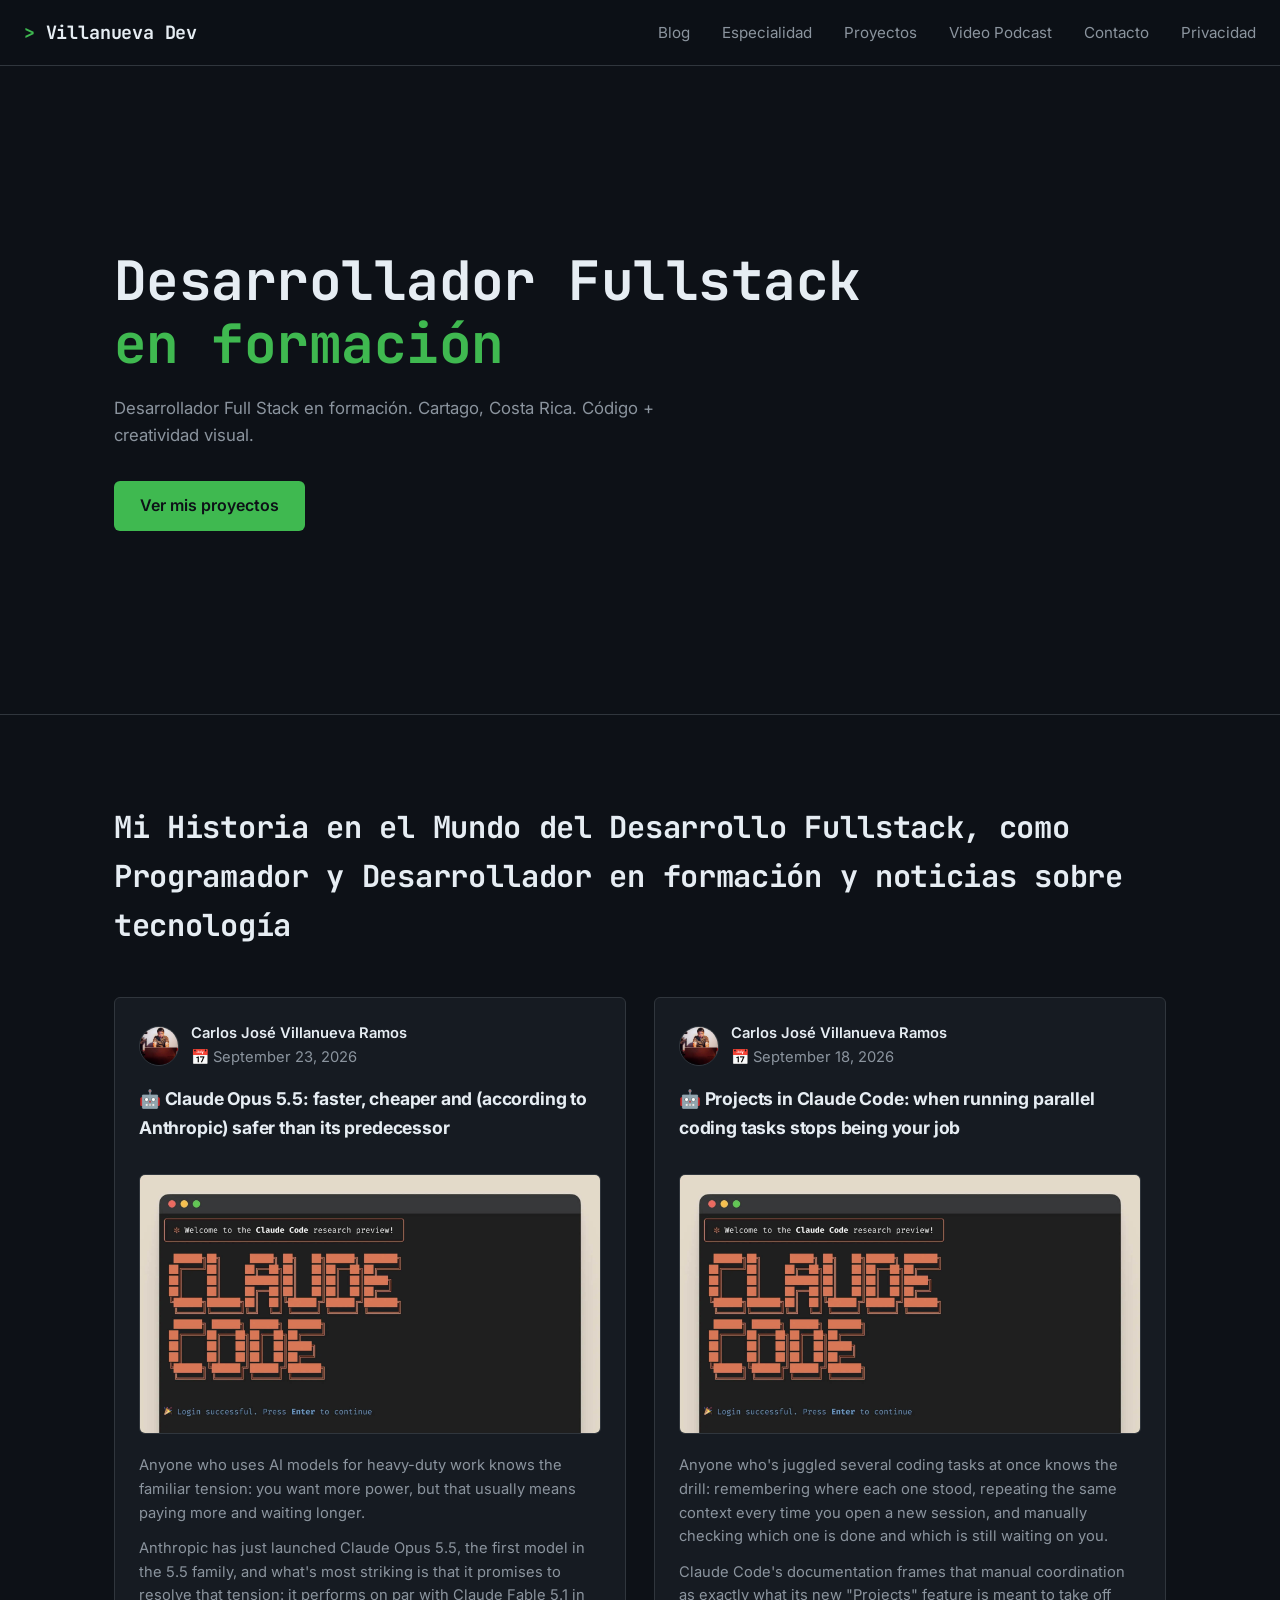
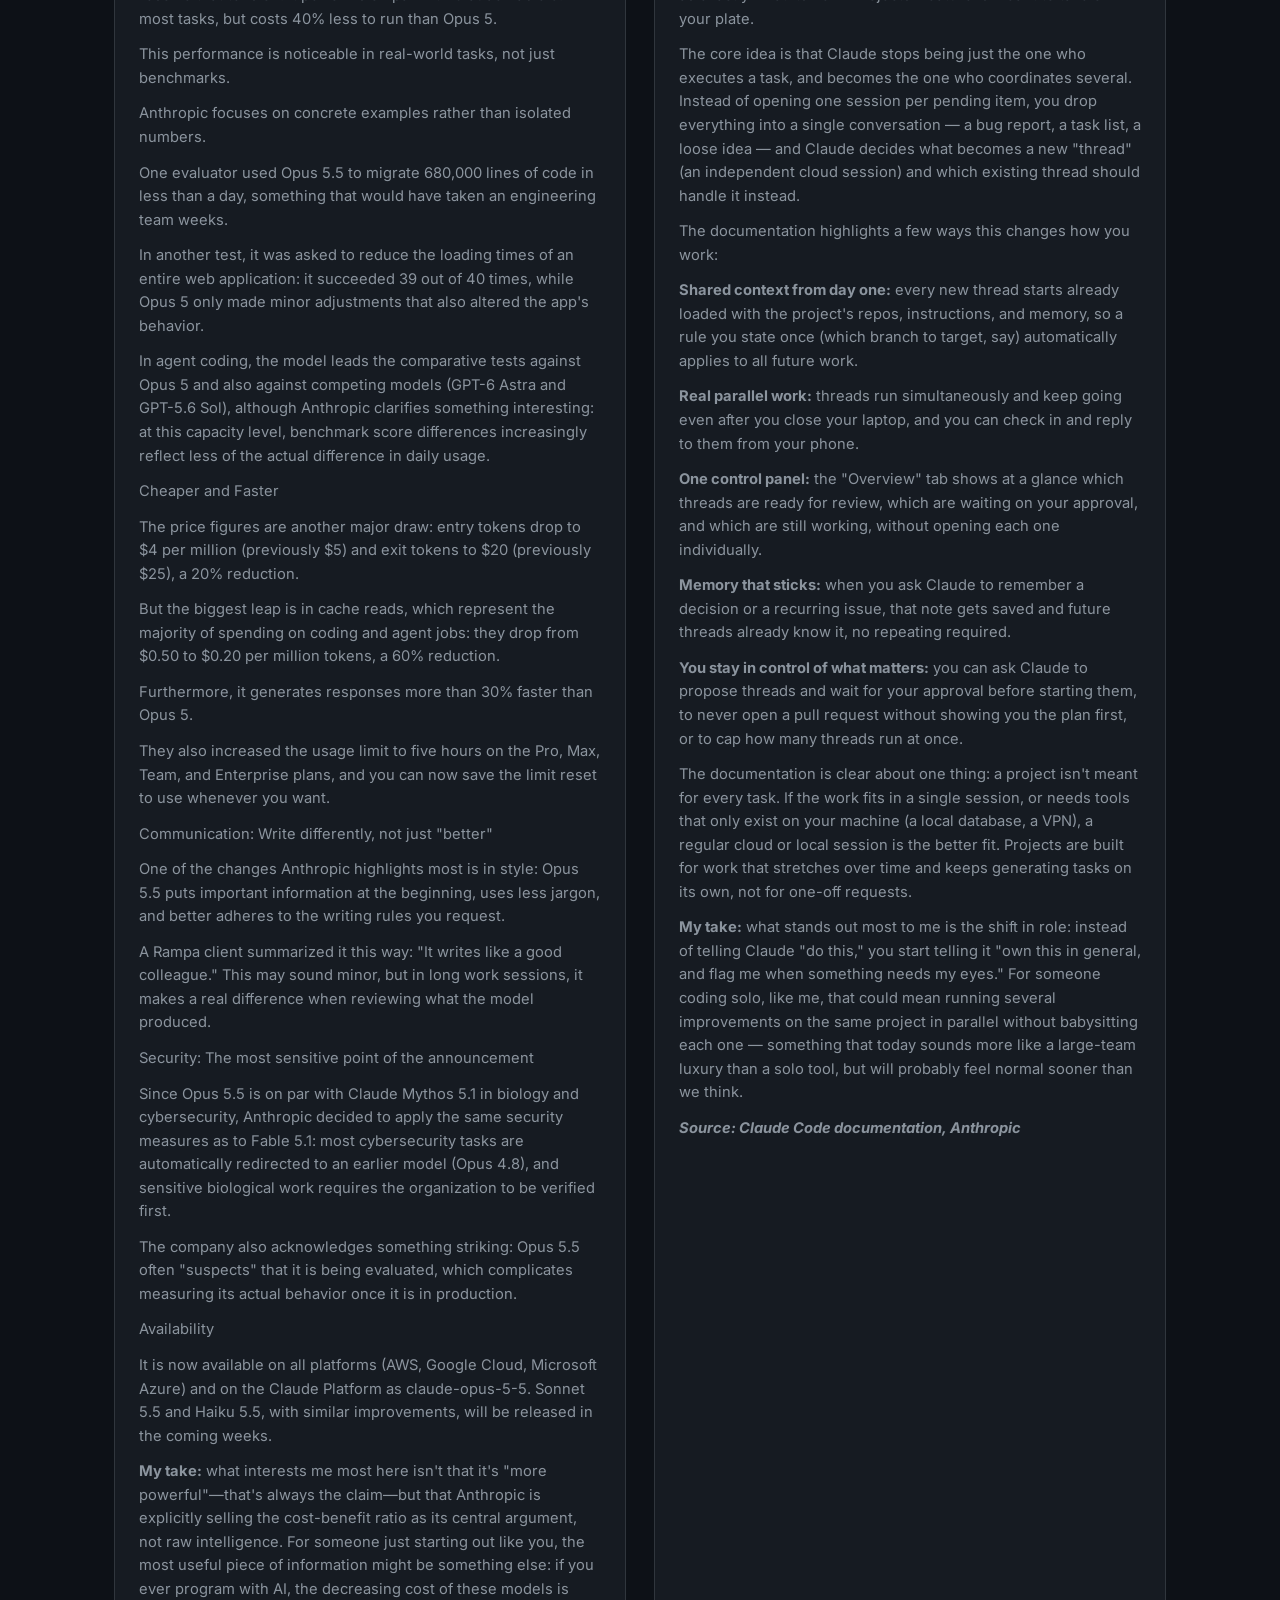
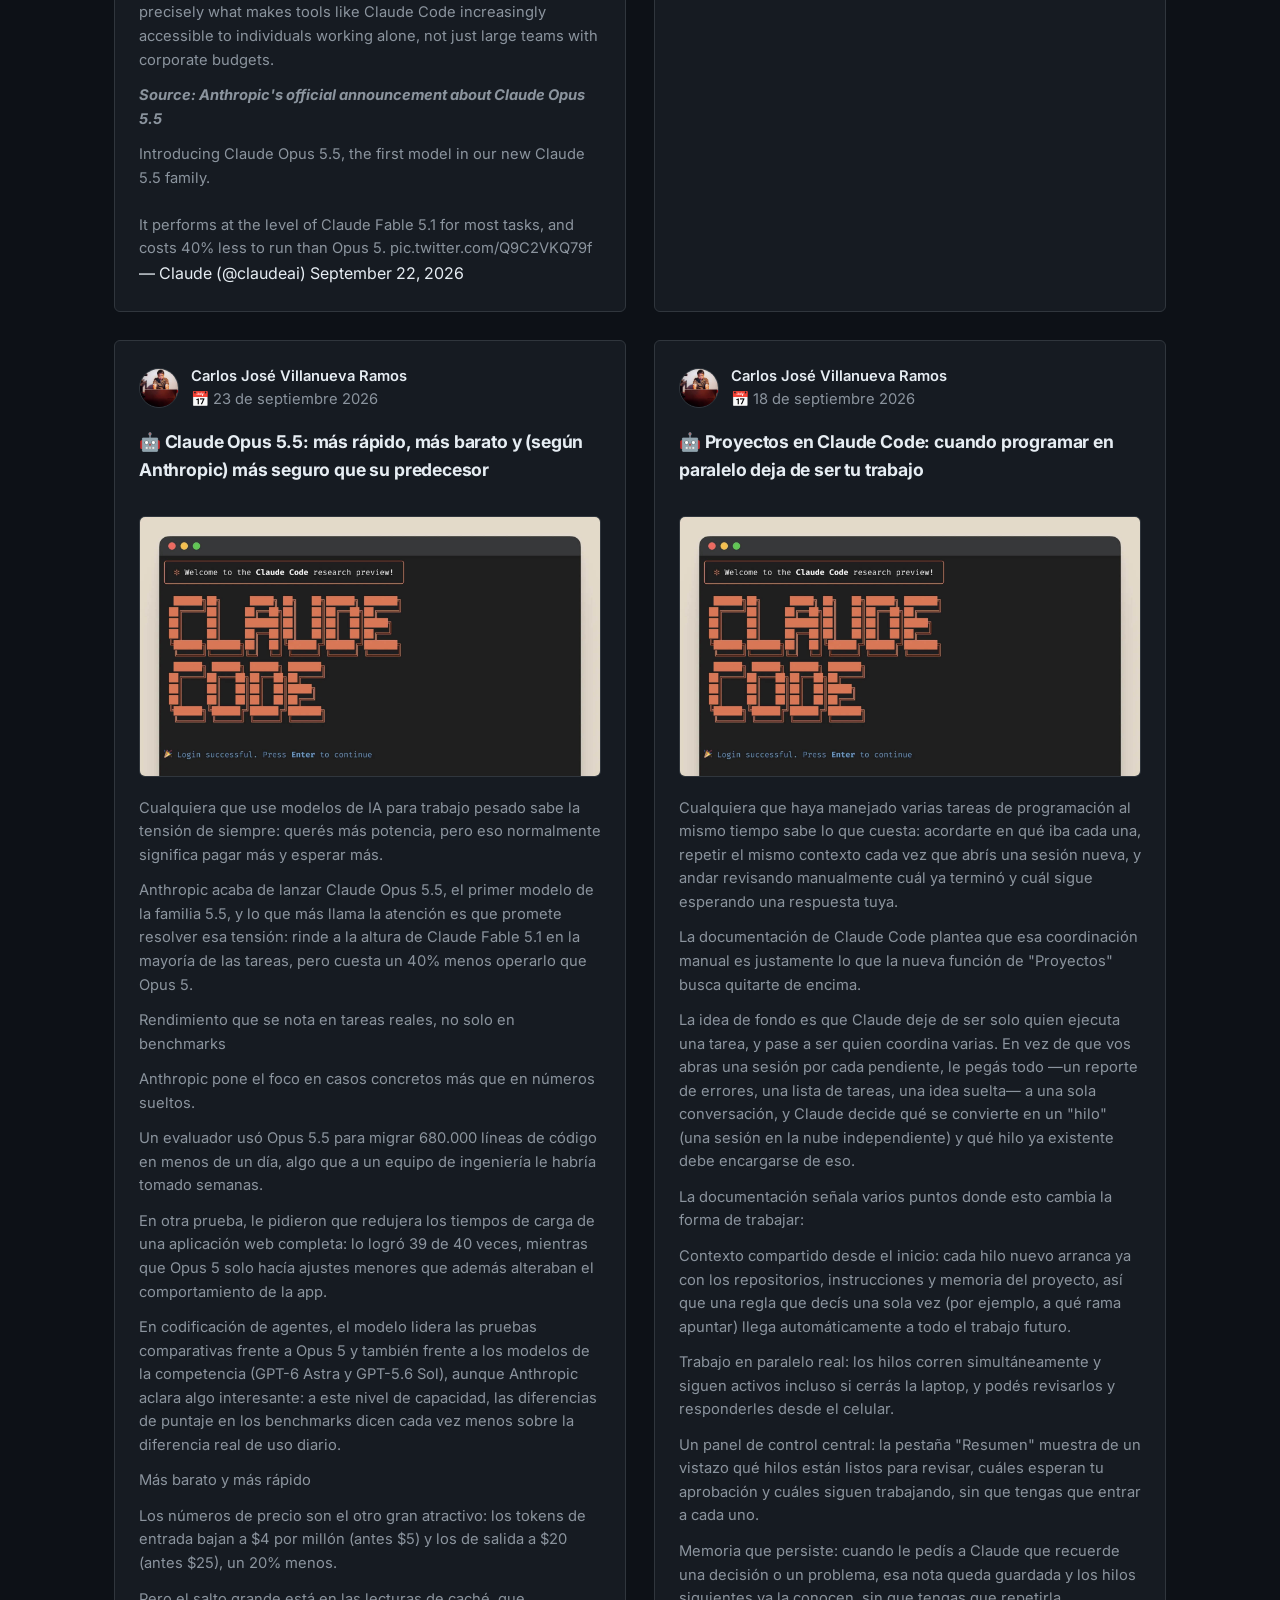
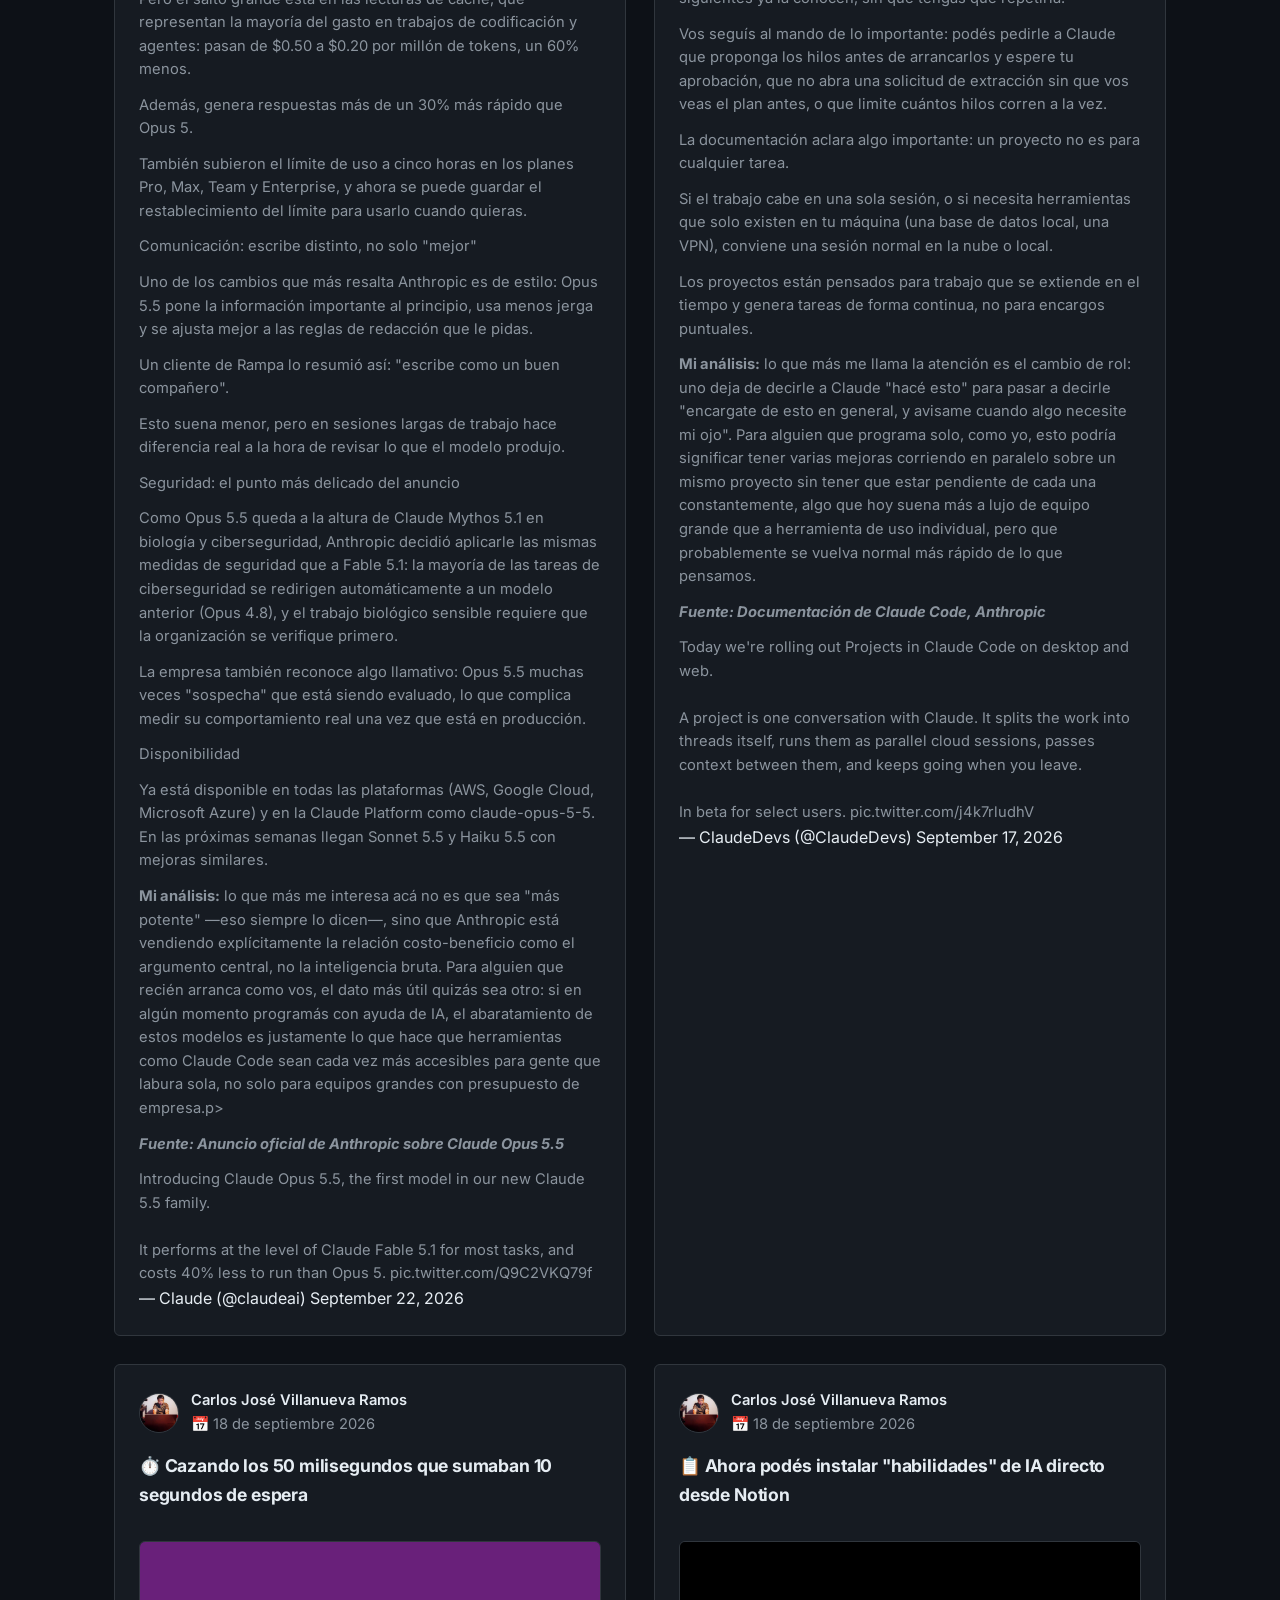
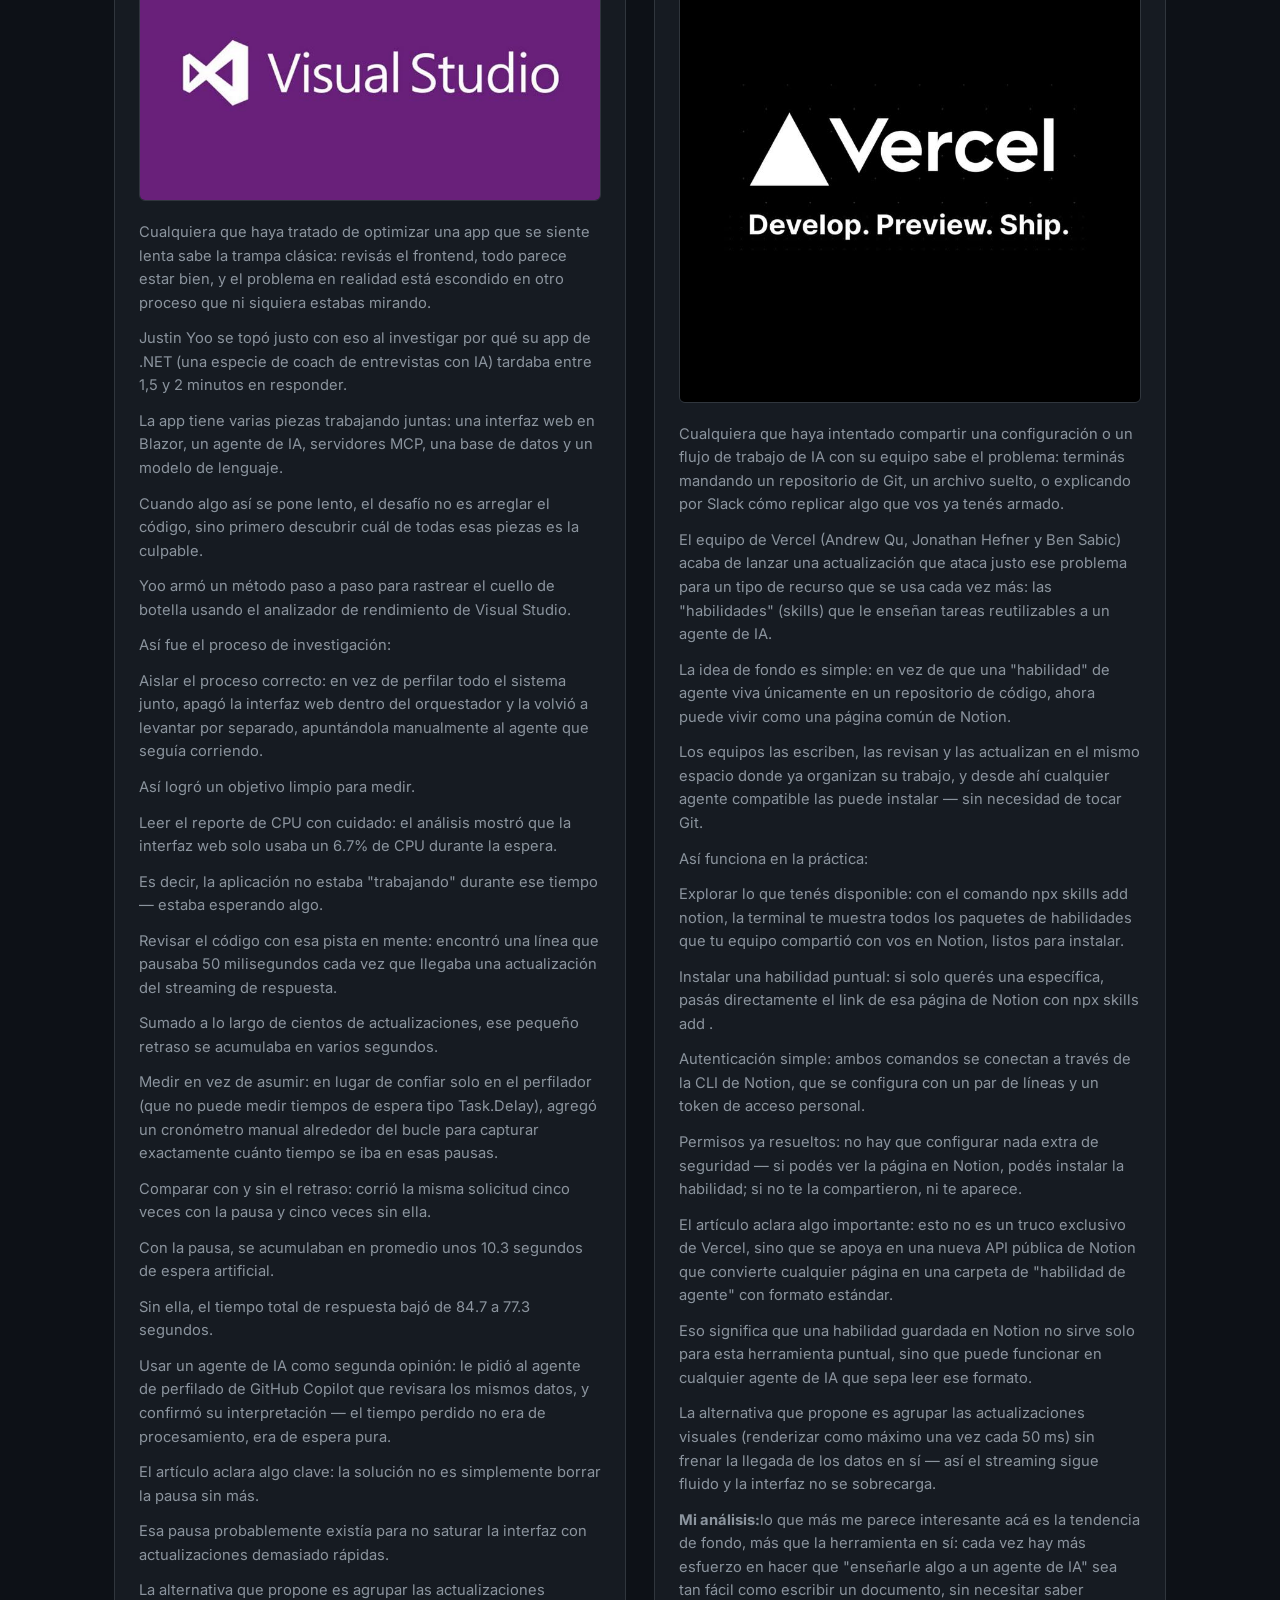
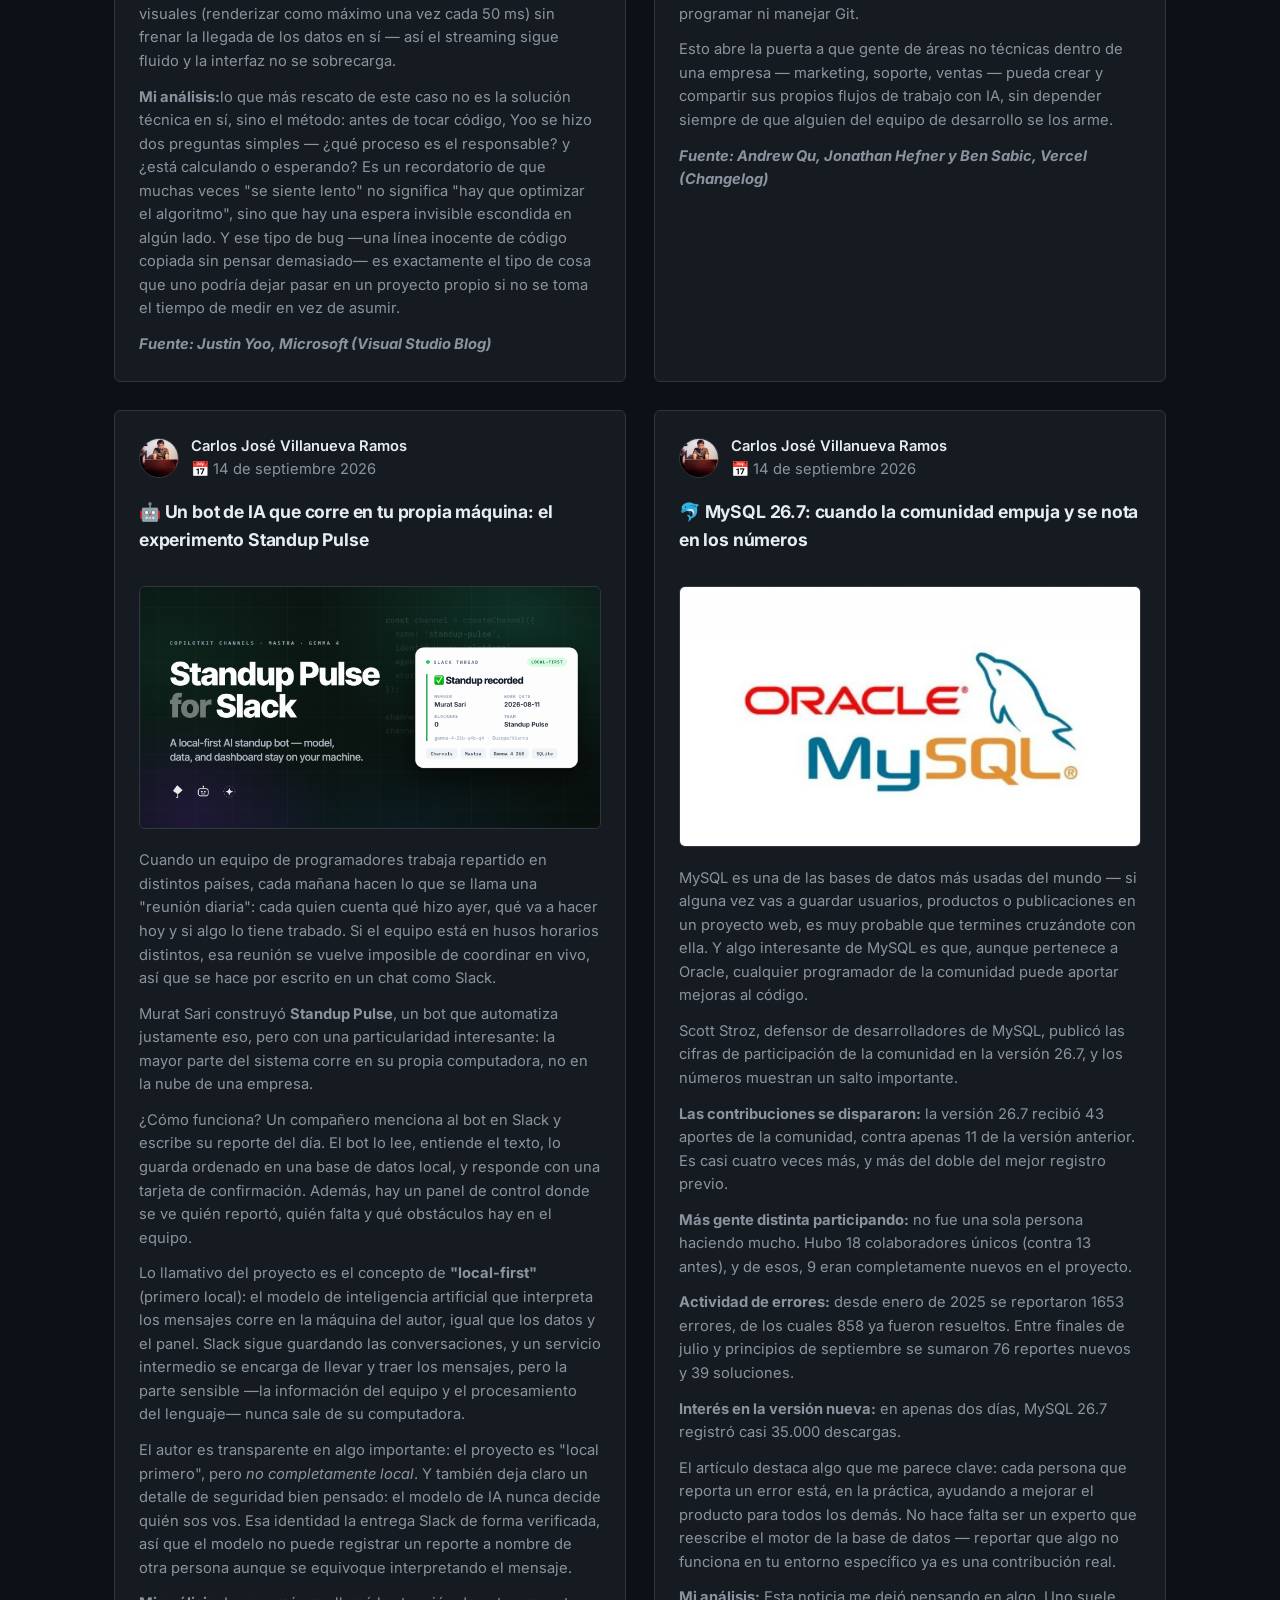
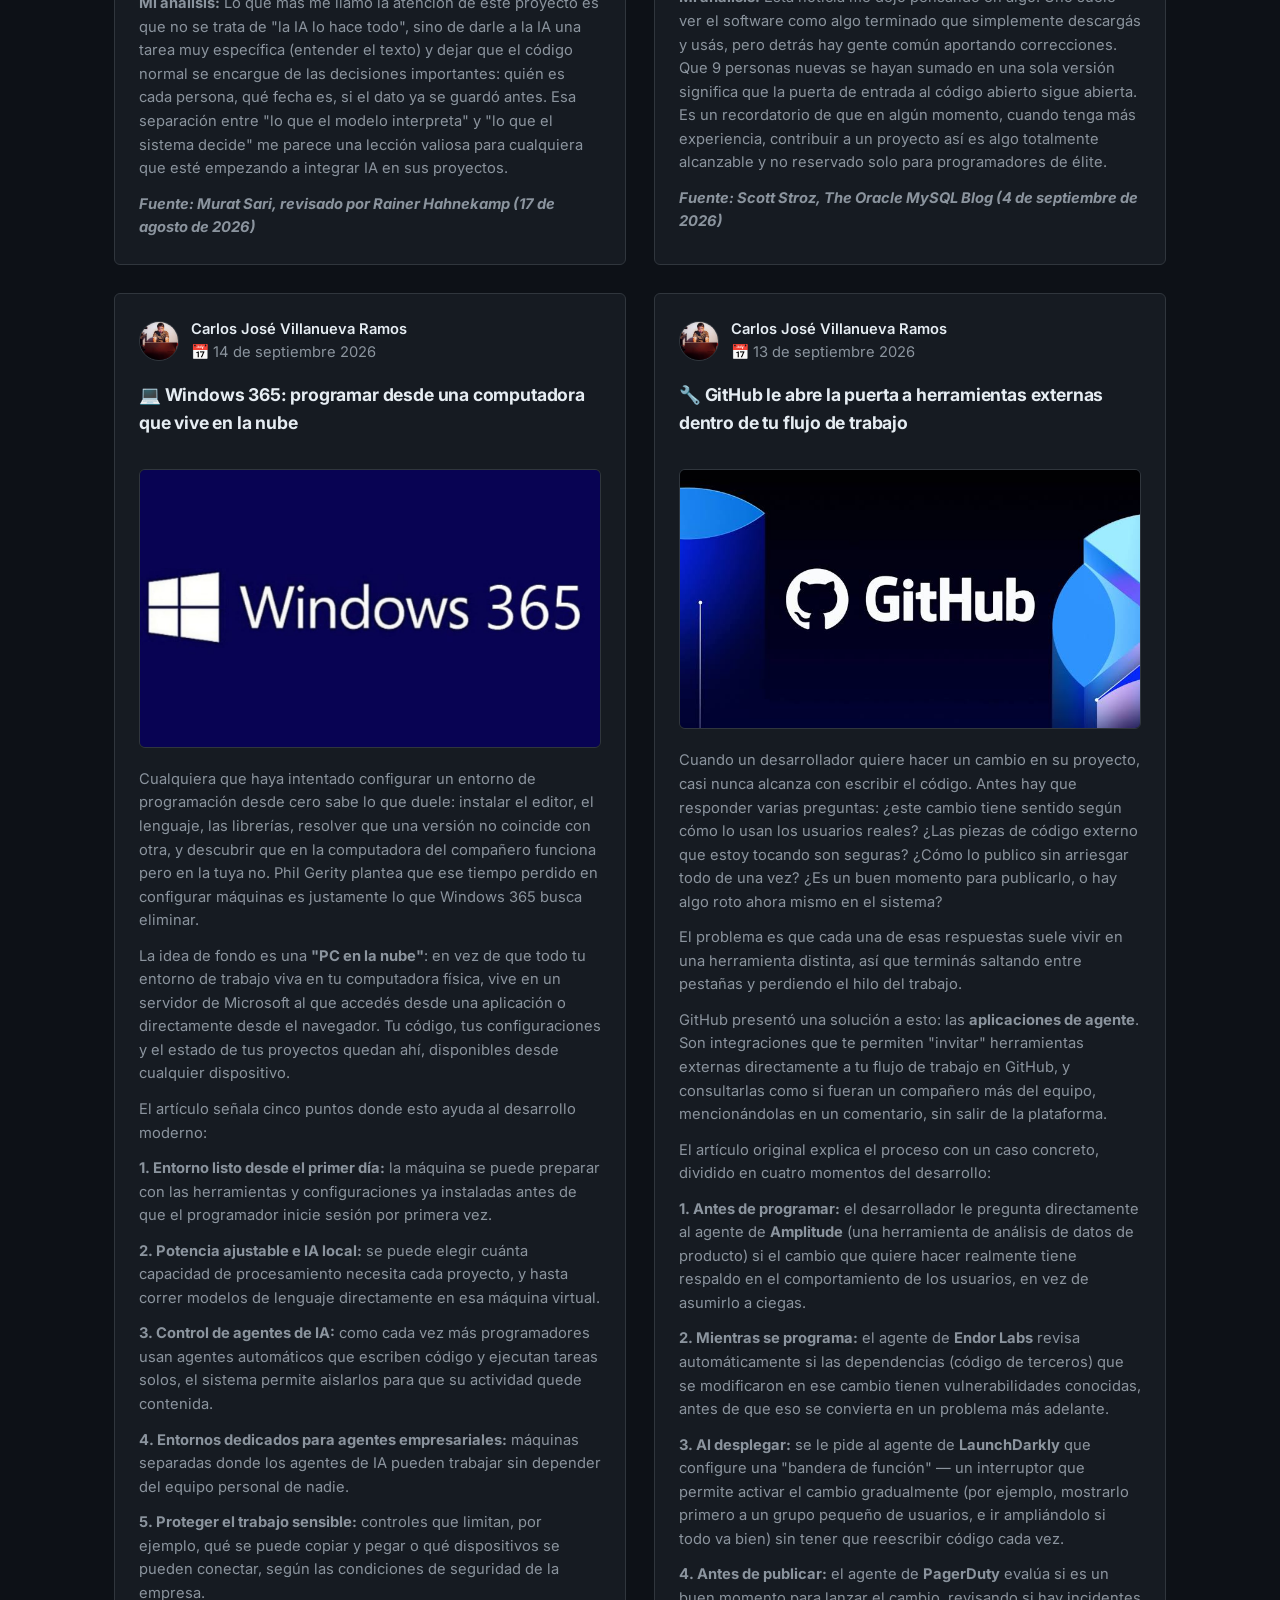
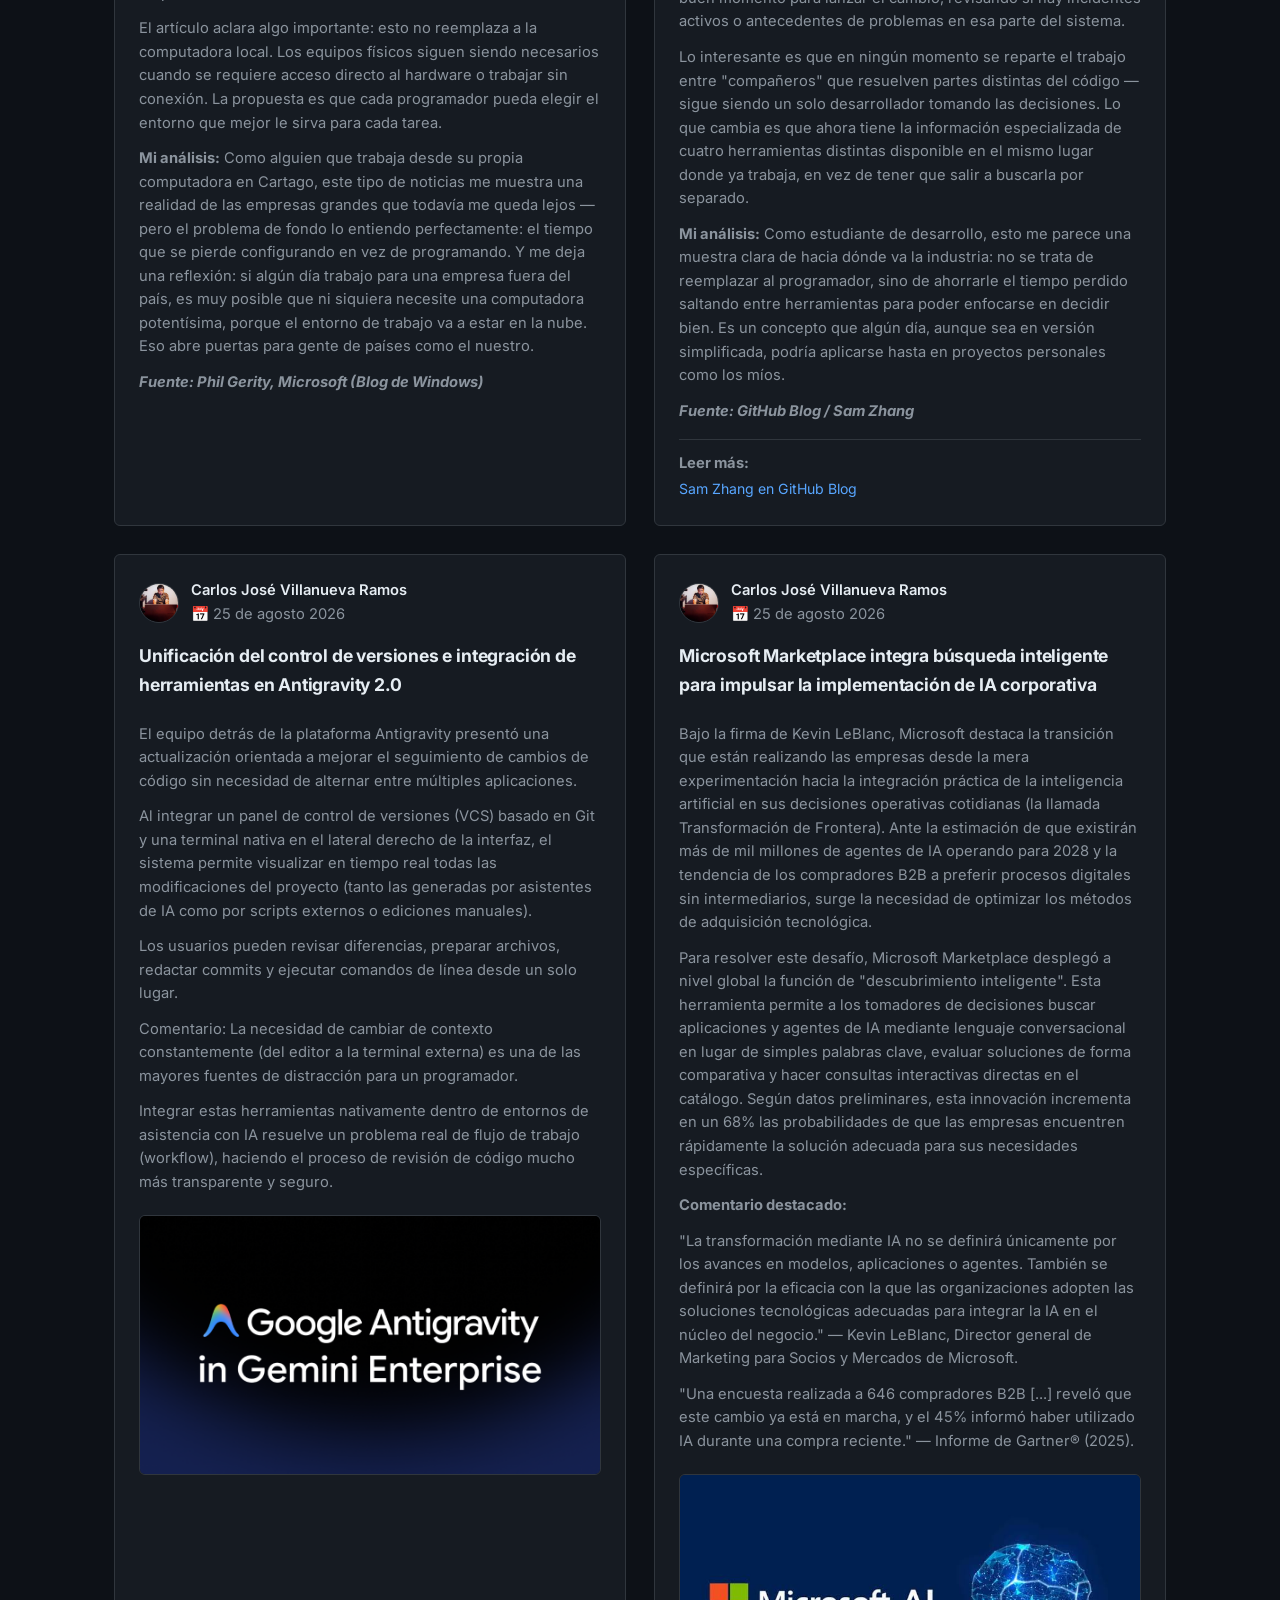
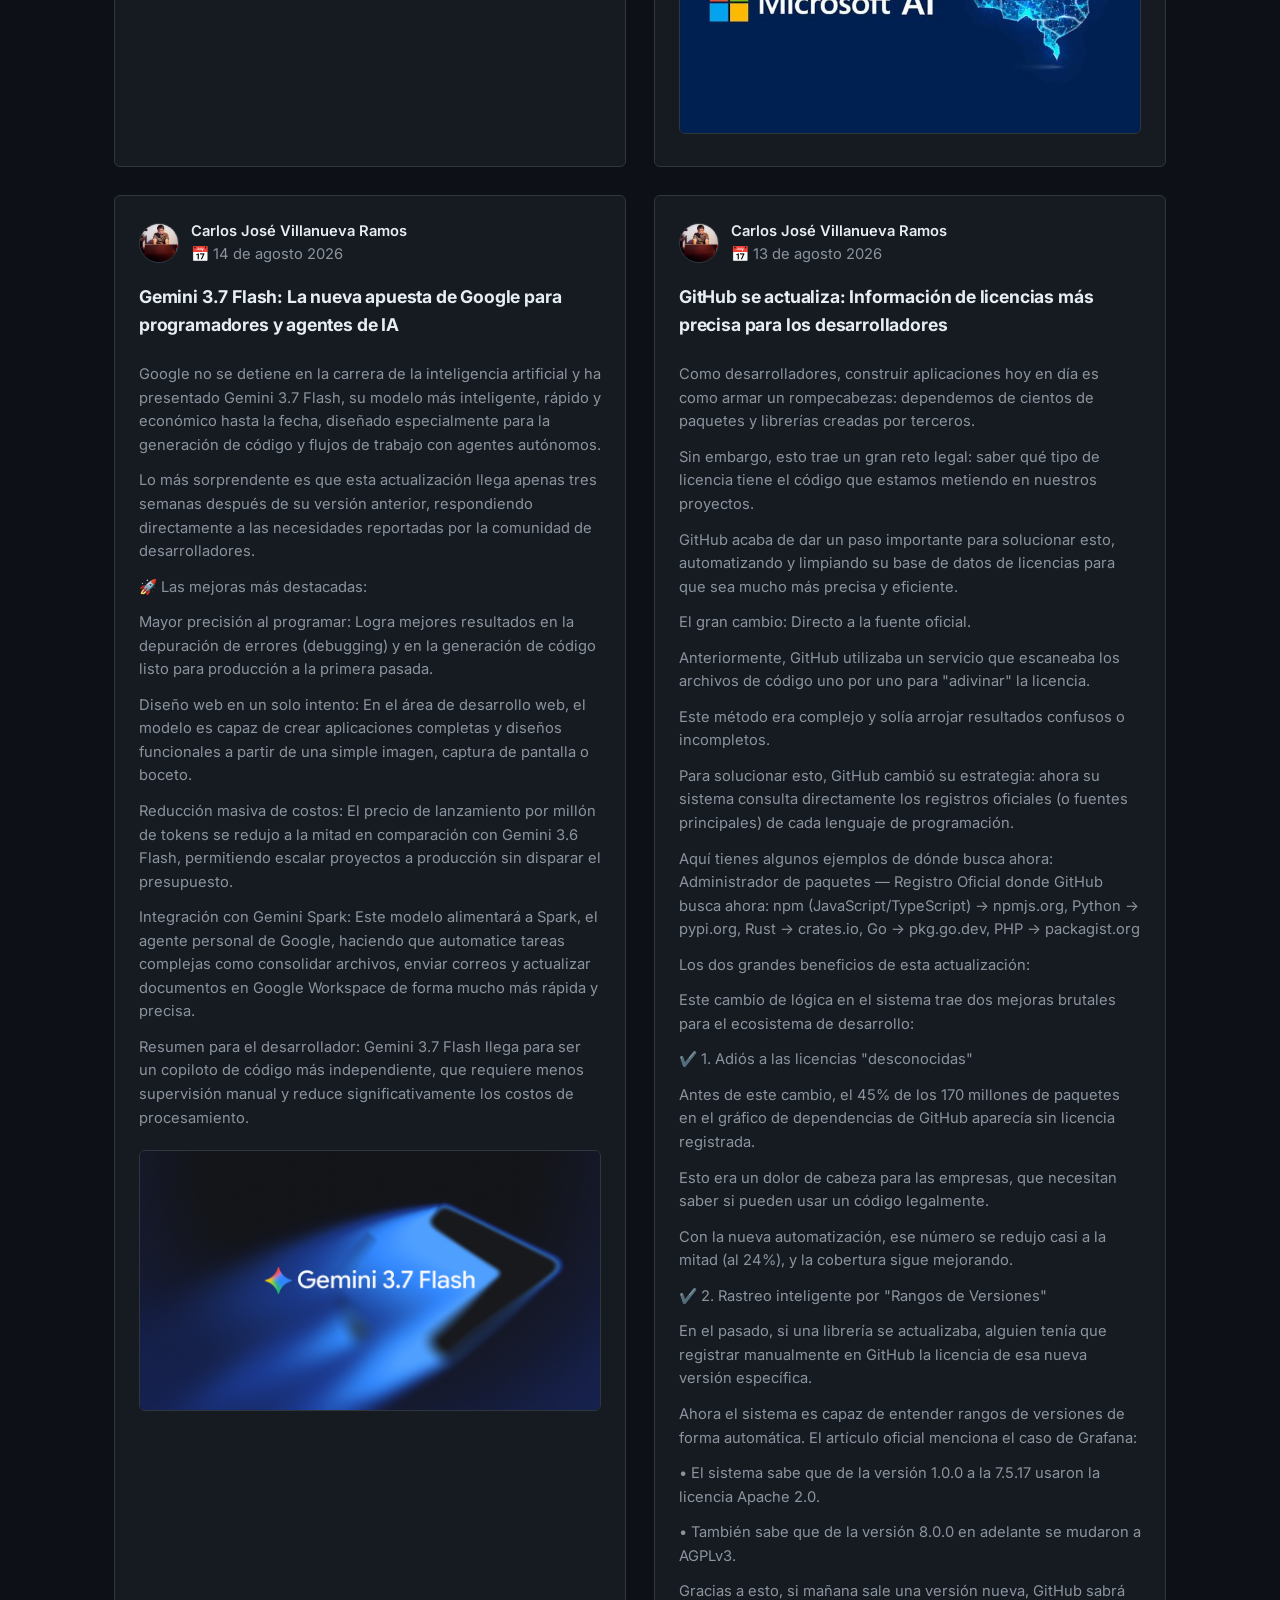
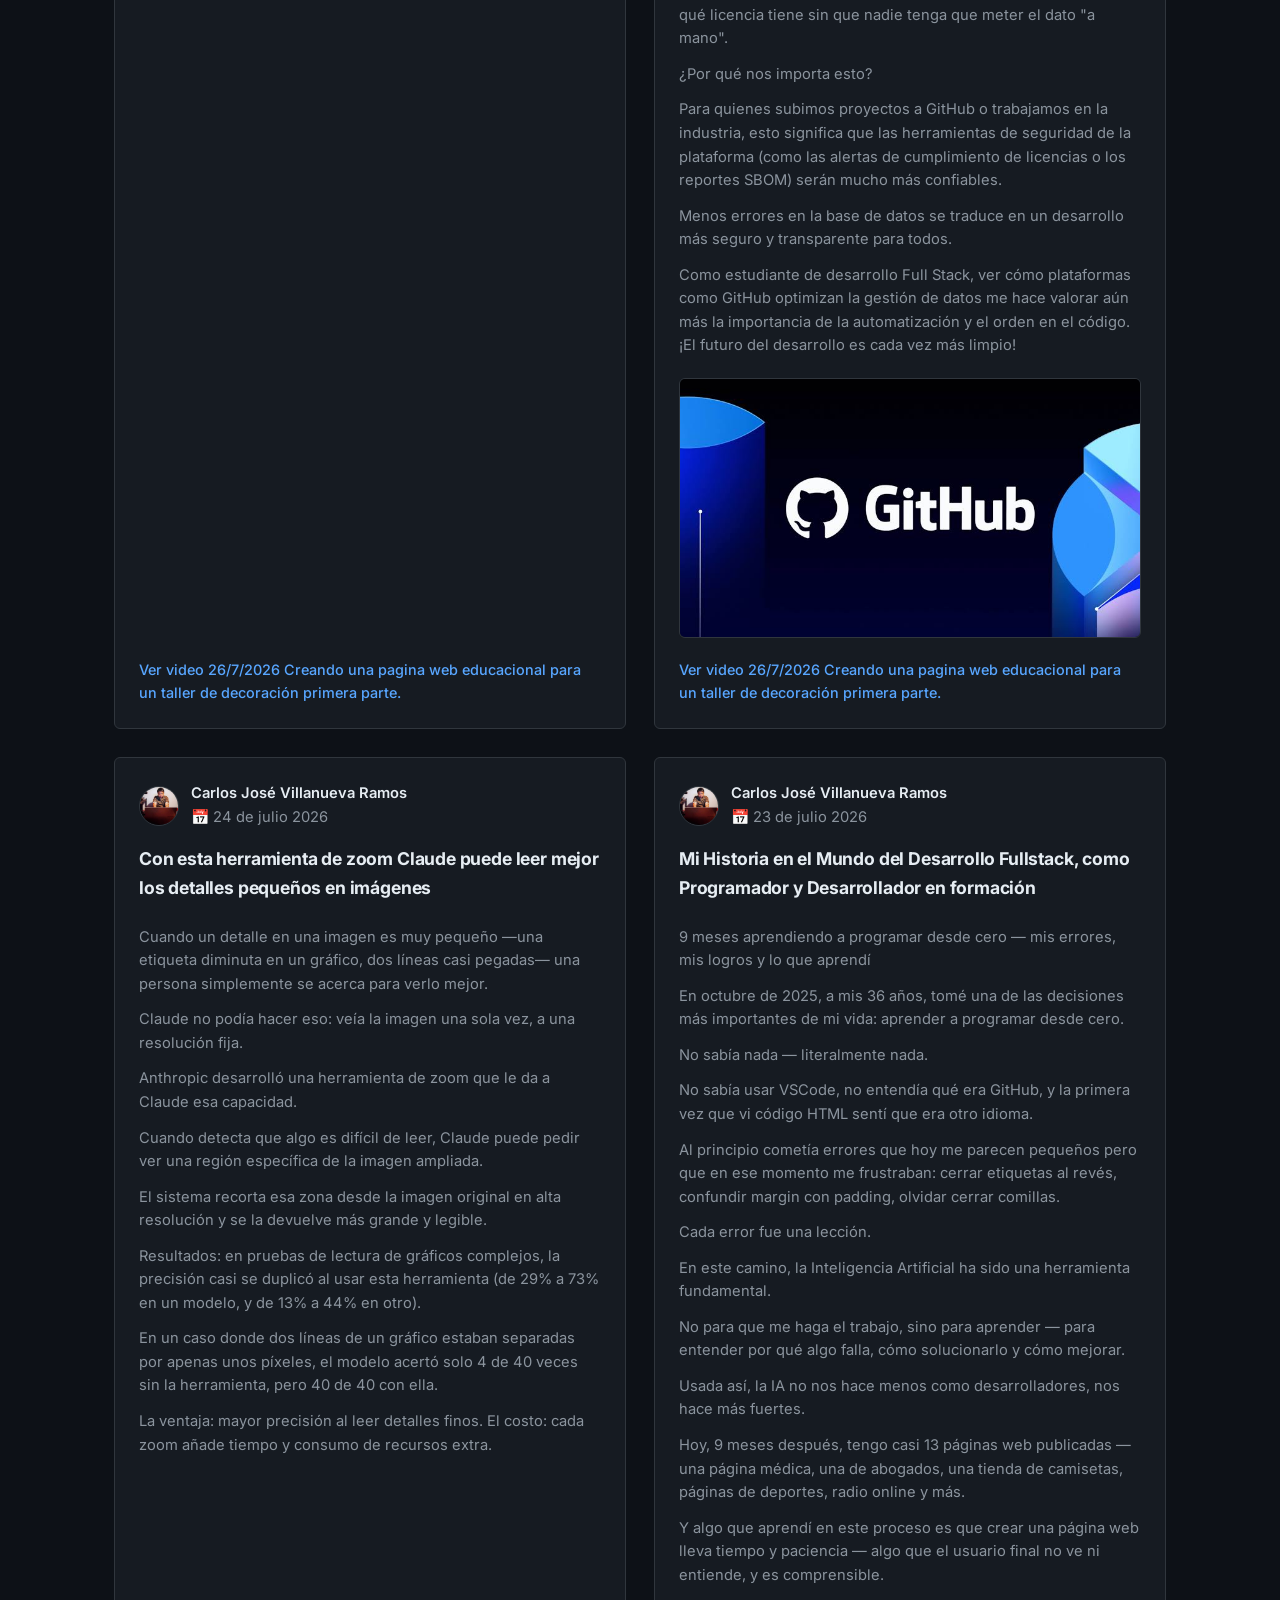
==== index.html @ 00c00177 "Ultima actualizacion Ultima actualizacion" ====
<!DOCTYPE html>
<html lang="es">
<head>
    <meta charset="UTF-8">
    <meta name="viewport" content="width=device-width, initial-scale=1.0">
    <meta name="description" content="Carlos Villanueva Desarrollador Fullstack en formación, Cartago Costa Rica.">
    <meta name="author" content="Carlos José Villanueva Ramos">
    <meta name="keywords" content="Desarrollador Fullstack, Costa Rica, Proyectos Web">
    <meta property="og:title" content="Villanueva Dev" />
    <meta property="og:description" content="Explora mis proyectos de desarrollo web, desde sitios responsivos" />
    <meta property="og:image" content="https://carlosvillaramos.github.io/carlos-villanueva-ramos.jpg" />
    <meta property="og:url" content="https://carlosvillaramos.github.io/" />
    <meta property="og:type" content="website" />
    <meta name="twitter:card" content="summary_large_image">
    <title>Carlos Villanueva Desarrollador</title>
    <link rel="stylesheet" href="https://cdnjs.cloudflare.com/ajax/libs/font-awesome/6.0.0/css/all.min.css">
    <link rel="stylesheet" href="styles.css">

  <!-- Anuncio Adsterra - Native Banner -->
<script src="https://pl31439501.profitableratecpmnetwork.com/4c/ff/21/4cff215564959deefbad7e484f0b04eb.js"></script>
</head>
<body>


    
    <!-- NAVBAR + WELCOME SECTION -->
    <div class="main" id="welcome-section">
        <div class="navbar" id="navbar">
            <div class="icon">
                <h2 class="logo">Villanueva Dev</h2>
            </div>
            <div class="menu">
                <ul>
                    <li><a href="#blog">Blog</a></li>
                    <li><a href="#especialidades">Especialidad</a></li>
                    <li><a href="#project-section">Proyectos</a></li>
                    <li><a href="#video-podcast">Video Podcast</a></li>
                    <li><a href="#contacto">Contacto</a></li>
                    <li><a href="#privacidad">Privacidad</a></li>
                </ul>
            </div>
           
            <div class="hamburger">
                <i class="fa-solid fa-bars"></i>
            </div>
        </div>

        <!-- HERO -->
        <div class="content">
            <div class="text-section">
                <h1>
                    <span>Desarrollador Fullstack</span><br>
                    <span class="sub">en formación</span>
                </h1>
                <p class="par">Desarrollador Full Stack en formación. Cartago, Costa Rica. Código + creatividad visual.</p>

                <a href="#project-section" class="cn">Ver mis proyectos</a>
            </div>
        </div>
    </div>

    <!-- BLOG -->
    <section id="blog">
      <div class="container">
       <h2>Mi Historia en el Mundo del Desarrollo Fullstack, como Programador y Desarrollador en formación y noticias sobre tecnología</h2>
       <div class="blog-grid">


<article class="blog-card">
        <div class="autor">
            <img src="../carlos-villanueva-ramos.jpg" alt="Carlos Villanueva Ramos writing" class="autor-foto">
            <div>
                <p class="autor-nombre">Carlos José Villanueva Ramos</p>
                <p class="autor-fecha">📅 September 23, 2026</p>
            </div>
        </div>
        <h3>🤖 Claude Opus 5.5: faster, cheaper and (according to Anthropic) safer than its predecessor</h3>
        <img src="../Anthropic-Claude-Code.jpg" alt="Anthropic Claude Code" class="blog-img">
        <p>Anyone who uses AI models for heavy-duty work knows the familiar tension: you want more power, but that usually means paying more and waiting longer.</p> 
        <p>Anthropic has just launched Claude Opus 5.5, the first model in the 5.5 family, and what's most striking is that it promises to resolve that tension: it performs on par with Claude Fable 5.1 in most tasks, but costs 40% less to run than Opus 5.</p>
        <p>This performance is noticeable in real-world tasks, not just benchmarks.</p>
        <p>Anthropic focuses on concrete examples rather than isolated numbers.</p> <p>One evaluator used Opus 5.5 to migrate 680,000 lines of code in less than a day, something that would have taken an engineering team weeks.</p> 
        <p>In another test, it was asked to reduce the loading times of an entire web application: it succeeded 39 out of 40 times, while Opus 5 only made minor adjustments that also altered the app's behavior.</p>
        <p>In agent coding, the model leads the comparative tests against Opus 5 and also against competing models (GPT-6 Astra and GPT-5.6 Sol), although Anthropic clarifies something interesting: at this capacity level, benchmark score differences increasingly reflect less of the actual difference in daily usage.</p>
        <p>Cheaper and Faster</p>
        <p>The price figures are another major draw: entry tokens drop to $4 per million (previously $5) and exit tokens to $20 (previously $25), a 20% reduction.</p> <p>But the biggest leap is in cache reads, which represent the majority of spending on coding and agent jobs: they drop from $0.50 to $0.20 per million tokens, a 60% reduction.</p> 
        <p>Furthermore, it generates responses more than 30% faster than Opus 5.</p>
        <p>They also increased the usage limit to five hours on the Pro, Max, Team, and Enterprise plans, and you can now save the limit reset to use whenever you want.</p>
        <p>Communication: Write differently, not just "better"</p>
        <p>One of the changes Anthropic highlights most is in style: Opus 5.5 puts important information at the beginning, uses less jargon, and better adheres to the writing rules you request.</p> 
        <p>A Rampa client summarized it this way: "It writes like a good colleague." This may sound minor, but in long work sessions, it makes a real difference when reviewing what the model produced.</p>
        <p>Security: The most sensitive point of the announcement</p>
        <p>Since Opus 5.5 is on par with Claude Mythos 5.1 in biology and cybersecurity, Anthropic decided to apply the same security measures as to Fable 5.1: most cybersecurity tasks are automatically redirected to an earlier model (Opus 4.8), and sensitive biological work requires the organization to be verified first.</p> 
        <p>The company also acknowledges something striking: Opus 5.5 often "suspects" that it is being evaluated, which complicates measuring its actual behavior once it is in production.</p>
        <p>Availability</p>
        <p>It is now available on all platforms (AWS, Google Cloud, Microsoft Azure) and on the Claude Platform as claude-opus-5-5. Sonnet 5.5 and Haiku 5.5, with similar improvements, will be released in the coming weeks.</p>
        <p><strong>My take:</strong> what interests me most here isn't that it's "more powerful"—that's always the claim—but that Anthropic is explicitly selling the cost-benefit ratio as its central argument, not raw intelligence. For someone just starting out like you, the most useful piece of information might be something else: if you ever program with AI, the decreasing cost of these models is precisely what makes tools like Claude Code increasingly accessible to individuals working alone, not just large teams with corporate budgets.</p>
        <p><strong><em>Source: Anthropic's official announcement about Claude Opus 5.5</em></strong></p>
        <blockquote class="twitter-tweet"><p lang="en" dir="ltr">Introducing Claude Opus 5.5, the first model in our new Claude 5.5 family.<br><br>It performs at the level of Claude Fable 5.1 for most tasks, and costs 40% less to run than Opus 5. <a href="https://t.co/Q9C2VKQ79f">pic.twitter.com/Q9C2VKQ79f</a></p>&mdash; Claude (@claudeai) <a href="https://x.com/claudeai/status/2102435511222890900?ref_src=twsrc%5Etfw">September 22, 2026</a></blockquote> <script async src="https://platform.x.com/widgets.js" charset="utf-8"></script>
    </article>


    <article class="blog-card">
        <div class="autor">
            <img src="../carlos-villanueva-ramos.jpg" alt="Carlos Villanueva Ramos writing" class="autor-foto">
            <div>
                <p class="autor-nombre">Carlos José Villanueva Ramos</p>
                <p class="autor-fecha">📅 September 18, 2026</p>
            </div>
        </div>
        <h3>🤖 Projects in Claude Code: when running parallel coding tasks stops being your job</h3>
        <img src="../Anthropic-Claude-Code.jpg" alt="Anthropic Claude Code" class="blog-img">
        <p>Anyone who's juggled several coding tasks at once knows the drill: remembering where each one stood, repeating the same context every time you open a new session, and manually checking which one is done and which is still waiting on you.</p>
        <p>Claude Code's documentation frames that manual coordination as exactly what its new "Projects" feature is meant to take off your plate.</p>
        <p>The core idea is that Claude stops being just the one who executes a task, and becomes the one who coordinates several. Instead of opening one session per pending item, you drop everything into a single conversation — a bug report, a task list, a loose idea — and Claude decides what becomes a new "thread" (an independent cloud session) and which existing thread should handle it instead.</p>
        <p>The documentation highlights a few ways this changes how you work:</p>
        <p><strong>Shared context from day one:</strong> every new thread starts already loaded with the project's repos, instructions, and memory, so a rule you state once (which branch to target, say) automatically applies to all future work.</p>
        <p><strong>Real parallel work:</strong> threads run simultaneously and keep going even after you close your laptop, and you can check in and reply to them from your phone.</p>
        <p><strong>One control panel:</strong> the "Overview" tab shows at a glance which threads are ready for review, which are waiting on your approval, and which are still working, without opening each one individually.</p>
        <p><strong>Memory that sticks:</strong> when you ask Claude to remember a decision or a recurring issue, that note gets saved and future threads already know it, no repeating required.</p>
        <p><strong>You stay in control of what matters:</strong> you can ask Claude to propose threads and wait for your approval before starting them, to never open a pull request without showing you the plan first, or to cap how many threads run at once.</p>
        <p>The documentation is clear about one thing: a project isn't meant for every task. If the work fits in a single session, or needs tools that only exist on your machine (a local database, a VPN), a regular cloud or local session is the better fit. Projects are built for work that stretches over time and keeps generating tasks on its own, not for one-off requests.</p>
        <p><strong>My take:</strong> what stands out most to me is the shift in role: instead of telling Claude "do this," you start telling it "own this in general, and flag me when something needs my eyes." For someone coding solo, like me, that could mean running several improvements on the same project in parallel without babysitting each one — something that today sounds more like a large-team luxury than a solo tool, but will probably feel normal sooner than we think.</p>
        <p><strong><em>Source: Claude Code documentation, Anthropic</em></strong></p>
    </article>




<article class="blog-card">
    <div class="autor">
        <img src="carlos-villanueva-ramos.jpg" alt="Carlos Villanueva Ramos escribiendo" class="autor-foto">
        <div>
            <p class="autor-nombre">Carlos José Villanueva Ramos</p>
            <p class="autor-fecha">📅 23 de septiembre 2026</p>
        </div>
    </div>
    <h3>🤖 Claude Opus 5.5: más rápido, más barato y (según Anthropic) más seguro que su predecesor</h3>
    <img src="Anthropic-Claude-Code.jpg" alt="Anthropic Claude Code" class="blog-img">
    <p>Cualquiera que use modelos de IA para trabajo pesado sabe la tensión de siempre: querés más potencia, pero eso normalmente significa pagar más y esperar más.</p>
    <p>Anthropic acaba de lanzar Claude Opus 5.5, el primer modelo de la familia 5.5, y lo que más llama la atención es que promete resolver esa tensión: rinde a la altura de Claude Fable 5.1 en la mayoría de las tareas, pero cuesta un 40% menos operarlo que Opus 5.</p>
    <p>Rendimiento que se nota en tareas reales, no solo en benchmarks</p>
    <p>Anthropic pone el foco en casos concretos más que en números sueltos.</p> 
    <p>Un evaluador usó Opus 5.5 para migrar 680.000 líneas de código en menos de un día, algo que a un equipo de ingeniería le habría tomado semanas.</p> 
    <p>En otra prueba, le pidieron que redujera los tiempos de carga de una aplicación web completa: lo logró 39 de 40 veces, mientras que Opus 5 solo hacía ajustes menores que además alteraban el comportamiento de la app.</p>
    <p>En codificación de agentes, el modelo lidera las pruebas comparativas frente a Opus 5 y también frente a los modelos de la competencia (GPT-6 Astra y GPT-5.6 Sol), aunque Anthropic aclara algo interesante: a este nivel de capacidad, las diferencias de puntaje en los benchmarks dicen cada vez menos sobre la diferencia real de uso diario.</p>
    <p>Más barato y más rápido</p>
    <p>Los números de precio son el otro gran atractivo: los tokens de entrada bajan a $4 por millón (antes $5) y los de salida a $20 (antes $25), un 20% menos.</p> 
    <p>Pero el salto grande está en las lecturas de caché, que representan la mayoría del gasto en trabajos de codificación y agentes: pasan de $0.50 a $0.20 por millón de tokens, un 60% menos.</p> 
    <p>Además, genera respuestas más de un 30% más rápido que Opus 5.</p>
    <p>También subieron el límite de uso a cinco horas en los planes Pro, Max, Team y Enterprise, y ahora se puede guardar el restablecimiento del límite para usarlo cuando quieras.</p>
    <p>Comunicación: escribe distinto, no solo "mejor"</p>
    <p>Uno de los cambios que más resalta Anthropic es de estilo: Opus 5.5 pone la información importante al principio, usa menos jerga y se ajusta mejor a las reglas de redacción que le pidas.</p> 
    <p>Un cliente de Rampa lo resumió así: "escribe como un buen compañero".</p> 
    <p>Esto suena menor, pero en sesiones largas de trabajo hace diferencia real a la hora de revisar lo que el modelo produjo.</p>
    <p>Seguridad: el punto más delicado del anuncio</p>
    <p>Como Opus 5.5 queda a la altura de Claude Mythos 5.1 en biología y ciberseguridad, Anthropic decidió aplicarle las mismas medidas de seguridad que a Fable 5.1: la mayoría de las tareas de ciberseguridad se redirigen automáticamente a un modelo anterior (Opus 4.8), y el trabajo biológico sensible requiere que la organización se verifique primero.</p> 
    <p>La empresa también reconoce algo llamativo: Opus 5.5 muchas veces "sospecha" que está siendo evaluado, lo que complica medir su comportamiento real una vez que está en producción.</p>
    <p>Disponibilidad</p>
    <p>Ya está disponible en todas las plataformas (AWS, Google Cloud, Microsoft Azure) y en la Claude Platform como claude-opus-5-5. En las próximas semanas llegan Sonnet 5.5 y Haiku 5.5 con mejoras similares.</p>
    <p><strong>Mi análisis:</strong> lo que más me interesa acá no es que sea "más potente" —eso siempre lo dicen—, sino que Anthropic está vendiendo explícitamente la relación costo-beneficio como el argumento central, no la inteligencia bruta. Para alguien que recién arranca como vos, el dato más útil quizás sea otro: si en algún momento programás con ayuda de IA, el abaratamiento de estos modelos es justamente lo que hace que herramientas como Claude Code sean cada vez más accesibles para gente que labura sola, no solo para equipos grandes con presupuesto de empresa.p>
    <p><strong><em>Fuente: Anuncio oficial de Anthropic sobre Claude Opus 5.5</em></strong></p>
    <blockquote class="twitter-tweet"><p lang="en" dir="ltr">Introducing Claude Opus 5.5, the first model in our new Claude 5.5 family.<br><br>It performs at the level of Claude Fable 5.1 for most tasks, and costs 40% less to run than Opus 5. <a href="https://t.co/Q9C2VKQ79f">pic.twitter.com/Q9C2VKQ79f</a></p>&mdash; Claude (@claudeai) <a href="https://x.com/claudeai/status/2102435511222890900?ref_src=twsrc%5Etfw">September 22, 2026</a></blockquote> <script async src="https://platform.x.com/widgets.js" charset="utf-8"></script>
</article>





    <article class="blog-card">
    <div class="autor">
        <img src="carlos-villanueva-ramos.jpg" alt="Carlos Villanueva Ramos escribiendo" class="autor-foto">
        <div>
            <p class="autor-nombre">Carlos José Villanueva Ramos</p>
            <p class="autor-fecha">📅 18 de septiembre 2026</p>
        </div>
    </div>
    <h3>🤖 Proyectos en Claude Code: cuando programar en paralelo deja de ser tu trabajo</h3>
    <img src="Anthropic-Claude-Code.jpg" alt="Anthropic Claude Code" class="blog-img">
    <p>Cualquiera que haya manejado varias tareas de programación al mismo tiempo sabe lo que cuesta: acordarte en qué iba cada una, repetir el mismo contexto cada vez que abrís una sesión nueva, y andar revisando manualmente cuál ya terminó y cuál sigue esperando una respuesta tuya.</p>
    <p>La documentación de Claude Code plantea que esa coordinación manual es justamente lo que la nueva función de "Proyectos" busca quitarte de encima.</p>
    <p>La idea de fondo es que Claude deje de ser solo quien ejecuta una tarea, y pase a ser quien coordina varias. En vez de que vos abras una sesión por cada pendiente, le pegás todo —un reporte de errores, una lista de tareas, una idea suelta— a una sola conversación, y Claude decide qué se convierte en un "hilo" (una sesión en la nube independiente) y qué hilo ya existente debe encargarse de eso.</p>
    <p>La documentación señala varios puntos donde esto cambia la forma de trabajar:</p>
    <p>Contexto compartido desde el inicio: cada hilo nuevo arranca ya con los repositorios, instrucciones y memoria del proyecto, así que una regla que decís una sola vez (por ejemplo, a qué rama apuntar) llega automáticamente a todo el trabajo futuro.</p>
    <p>Trabajo en paralelo real: los hilos corren simultáneamente y siguen activos incluso si cerrás la laptop, y podés revisarlos y responderles desde el celular.</p>
    <p>Un panel de control central: la pestaña "Resumen" muestra de un vistazo qué hilos están listos para revisar, cuáles esperan tu aprobación y cuáles siguen trabajando, sin que tengas que entrar a cada uno.</p>
    <p>Memoria que persiste: cuando le pedís a Claude que recuerde una decisión o un problema, esa nota queda guardada y los hilos siguientes ya la conocen, sin que tengas que repetirla.</p>
    <p>Vos seguís al mando de lo importante: podés pedirle a Claude que proponga los hilos antes de arrancarlos y espere tu aprobación, que no abra una solicitud de extracción sin que vos veas el plan antes, o que limite cuántos hilos corren a la vez.</p>
    <p>La documentación aclara algo importante: un proyecto no es para cualquier tarea.</p>
    <p>Si el trabajo cabe en una sola sesión, o si necesita herramientas que solo existen en tu máquina (una base de datos local, una VPN), conviene una sesión normal en la nube o local.</p>
    <p>Los proyectos están pensados para trabajo que se extiende en el tiempo y genera tareas de forma continua, no para encargos puntuales.</p>
    <p><strong>Mi análisis:</strong> lo que más me llama la atención es el cambio de rol: uno deja de decirle a Claude "hacé esto" para pasar a decirle "encargate de esto en general, y avisame cuando algo necesite mi ojo". Para alguien que programa solo, como yo, esto podría significar tener varias mejoras corriendo en paralelo sobre un mismo proyecto sin tener que estar pendiente de cada una constantemente, algo que hoy suena más a lujo de equipo grande que a herramienta de uso individual, pero que probablemente se vuelva normal más rápido de lo que pensamos.</p>
    <p><strong><em>Fuente: Documentación de Claude Code, Anthropic</em></strong></p>
    <blockquote class="twitter-tweet"><p lang="en" dir="ltr">Today we&#39;re rolling out Projects in Claude Code on desktop and web.<br><br>A project is one conversation with Claude. It splits the work into threads itself, runs them as parallel cloud sessions, passes context between them, and keeps going when you leave.<br><br>In beta for select users. <a href="https://t.co/j4k7rludhV">pic.twitter.com/j4k7rludhV</a></p>&mdash; ClaudeDevs (@ClaudeDevs) <a href="https://x.com/ClaudeDevs/status/2100633571543367691?ref_src=twsrc%5Etfw">September 17, 2026</a></blockquote> <script async src="https://platform.x.com/widgets.js" charset="utf-8"></script>
</article>

<article class="blog-card">
    <div class="autor">
        <img src="carlos-villanueva-ramos.jpg" alt="Carlos Villanueva Ramos escribiendo" class="autor-foto">
        <div>
            <p class="autor-nombre">Carlos José Villanueva Ramos</p>
            <p class="autor-fecha">📅 18 de septiembre 2026</p>
        </div>
    </div>
    <h3>⏱️ Cazando los 50 milisegundos que sumaban 10 segundos de espera</h3>
    <img src="Visual-Studio.jpg" alt="Visual Studio" class="blog-img">
    <p>Cualquiera que haya tratado de optimizar una app que se siente lenta sabe la trampa clásica: revisás el frontend, todo parece estar bien, y el problema en realidad está escondido en otro proceso que ni siquiera estabas mirando.</p> 
    <p>Justin Yoo se topó justo con eso al investigar por qué su app de .NET (una especie de coach de entrevistas con IA) tardaba entre 1,5 y 2 minutos en responder.</p>
    <p>La app tiene varias piezas trabajando juntas: una interfaz web en Blazor, un agente de IA, servidores MCP, una base de datos y un modelo de lenguaje.</p> 
    <p>Cuando algo así se pone lento, el desafío no es arreglar el código, sino primero descubrir cuál de todas esas piezas es la culpable.</p> 
    <p>Yoo armó un método paso a paso para rastrear el cuello de botella usando el analizador de rendimiento de Visual Studio.</p>
    <p>Así fue el proceso de investigación:</p>
    <p>Aislar el proceso correcto: en vez de perfilar todo el sistema junto, apagó la interfaz web dentro del orquestador y la volvió a levantar por separado, apuntándola manualmente al agente que seguía corriendo.</p> 
    <p>Así logró un objetivo limpio para medir.</p>
    <p>Leer el reporte de CPU con cuidado: el análisis mostró que la interfaz web solo usaba un 6.7% de CPU durante la espera.</p> 
    <p>Es decir, la aplicación no estaba "trabajando" durante ese tiempo — estaba esperando algo.</p>
    <p>Revisar el código con esa pista en mente: encontró una línea que pausaba 50 milisegundos cada vez que llegaba una actualización del streaming de respuesta.</p> 
    <p>Sumado a lo largo de cientos de actualizaciones, ese pequeño retraso se acumulaba en varios segundos.</p>
    <p>Medir en vez de asumir: en lugar de confiar solo en el perfilador (que no puede medir tiempos de espera tipo Task.Delay), agregó un cronómetro manual alrededor del bucle para capturar exactamente cuánto tiempo se iba en esas pausas.</p>
    <p>Comparar con y sin el retraso: corrió la misma solicitud cinco veces con la pausa y cinco veces sin ella.</p> 
    <p>Con la pausa, se acumulaban en promedio unos 10.3 segundos de espera artificial.</p> 
    <p>Sin ella, el tiempo total de respuesta bajó de 84.7 a 77.3 segundos.</p>
    <p>Usar un agente de IA como segunda opinión: le pidió al agente de perfilado de GitHub Copilot que revisara los mismos datos, y confirmó su interpretación — el tiempo perdido no era de procesamiento, era de espera pura.</p>
    <p>El artículo aclara algo clave: la solución no es simplemente borrar la pausa sin más.</p> 
    <p>Esa pausa probablemente existía para no saturar la interfaz con actualizaciones demasiado rápidas.</p> 
    <p>La alternativa que propone es agrupar las actualizaciones visuales (renderizar como máximo una vez cada 50 ms) sin frenar la llegada de los datos en sí — así el streaming sigue fluido y la interfaz no se sobrecarga.</p>
    <p><strong>Mi análisis:</strong>lo que más rescato de este caso no es la solución técnica en sí, sino el método: antes de tocar código, Yoo se hizo dos preguntas simples — ¿qué proceso es el responsable? y ¿está calculando o esperando? Es un recordatorio de que muchas veces "se siente lento" no significa "hay que optimizar el algoritmo", sino que hay una espera invisible escondida en algún lado. Y ese tipo de bug —una línea inocente de código copiada sin pensar demasiado— es exactamente el tipo de cosa que uno podría dejar pasar en un proyecto propio si no se toma el tiempo de medir en vez de asumir.</p>
    <p><strong><em>Fuente: Justin Yoo, Microsoft (Visual Studio Blog)</em></strong></p>
    
</article>


<article class="blog-card">
    <div class="autor">
        <img src="carlos-villanueva-ramos.jpg" alt="Carlos Villanueva Ramos escribiendo" class="autor-foto">
        <div>
            <p class="autor-nombre">Carlos José Villanueva Ramos</p>
            <p class="autor-fecha">📅 18 de septiembre 2026</p>
        </div>
    </div>
    <h3>📋 Ahora podés instalar "habilidades" de IA directo desde Notion</h3>
    <img src="Vercel__Zeit_.jpeg" alt="Vercel Zeit" class="blog-img">
    <p>Cualquiera que haya intentado compartir una configuración o un flujo de trabajo de IA con su equipo sabe el problema: terminás mandando un repositorio de Git, un archivo suelto, o explicando por Slack cómo replicar algo que vos ya tenés armado.</p> 
    <p>El equipo de Vercel (Andrew Qu, Jonathan Hefner y Ben Sabic) acaba de lanzar una actualización que ataca justo ese problema para un tipo de recurso que se usa cada vez más: las "habilidades" (skills) que le enseñan tareas reutilizables a un agente de IA.</p>
    <p>La idea de fondo es simple: en vez de que una "habilidad" de agente viva únicamente en un repositorio de código, ahora puede vivir como una página común de Notion.</p> 
    <p>Los equipos las escriben, las revisan y las actualizan en el mismo espacio donde ya organizan su trabajo, y desde ahí cualquier agente compatible las puede instalar — sin necesidad de tocar Git.</p>
    <p>Así funciona en la práctica:</p>
    <p>Explorar lo que tenés disponible: con el comando npx skills add notion, la terminal te muestra todos los paquetes de habilidades que tu equipo compartió con vos en Notion, listos para instalar.</p>
    <p>Instalar una habilidad puntual: si solo querés una específica, pasás directamente el link de esa página de Notion con npx skills add <URL>.</p>
    <p>Autenticación simple: ambos comandos se conectan a través de la CLI de Notion, que se configura con un par de líneas y un token de acceso personal.</p>
    <p>Permisos ya resueltos: no hay que configurar nada extra de seguridad — si podés ver la página en Notion, podés instalar la habilidad; si no te la compartieron, ni te aparece.</p>
    <p>El artículo aclara algo importante: esto no es un truco exclusivo de Vercel, sino que se apoya en una nueva API pública de Notion que convierte cualquier página en una carpeta de "habilidad de agente" con formato estándar.</p> 
    <p>Eso significa que una habilidad guardada en Notion no sirve solo para esta herramienta puntual, sino que puede funcionar en cualquier agente de IA que sepa leer ese formato.</p>
    <p>La alternativa que propone es agrupar las actualizaciones visuales (renderizar como máximo una vez cada 50 ms) sin frenar la llegada de los datos en sí — así el streaming sigue fluido y la interfaz no se sobrecarga.</p>
    <p><strong>Mi análisis:</strong>lo que más me parece interesante acá es la tendencia de fondo, más que la herramienta en sí: cada vez hay más esfuerzo en hacer que "enseñarle algo a un agente de IA" sea tan fácil como escribir un documento, sin necesitar saber programar ni manejar Git.</p> 
    <p>Esto abre la puerta a que gente de áreas no técnicas dentro de una empresa — marketing, soporte, ventas — pueda crear y compartir sus propios flujos de trabajo con IA, sin depender siempre de que alguien del equipo de desarrollo se los arme.</p>
    <p><strong><em>Fuente: Andrew Qu, Jonathan Hefner y Ben Sabic, Vercel (Changelog)</em></strong></p>
    
</article>

        <!-- ============================================ -->
<!-- ARTÍCULO 1: Standup Pulse / IA local en Slack -->
<!-- ============================================ -->

<article class="blog-card">
    <div class="autor">
        <img src="carlos-villanueva-ramos.jpg" alt="Carlos Villanueva Ramos escribiendo" class="autor-foto">
        <div>
            <p class="autor-nombre">Carlos José Villanueva Ramos</p>
            <p class="autor-fecha">📅 14 de septiembre 2026</p>
        </div>
    </div>
    <h3>🤖 Un bot de IA que corre en tu propia máquina: el experimento Standup Pulse</h3>
    <img src="Building-a-local-first-AI-Standup-for-Slack-Soverius.png" alt="Standup Pulse para Slack, bot de IA local" class="blog-img">
    <p>Cuando un equipo de programadores trabaja repartido en distintos países, cada mañana hacen lo que se llama una "reunión diaria": cada quien cuenta qué hizo ayer, qué va a hacer hoy y si algo lo tiene trabado. Si el equipo está en husos horarios distintos, esa reunión se vuelve imposible de coordinar en vivo, así que se hace por escrito en un chat como Slack.</p>
    <p>Murat Sari construyó <strong>Standup Pulse</strong>, un bot que automatiza justamente eso, pero con una particularidad interesante: la mayor parte del sistema corre en su propia computadora, no en la nube de una empresa.</p>
    <p>¿Cómo funciona? Un compañero menciona al bot en Slack y escribe su reporte del día. El bot lo lee, entiende el texto, lo guarda ordenado en una base de datos local, y responde con una tarjeta de confirmación. Además, hay un panel de control donde se ve quién reportó, quién falta y qué obstáculos hay en el equipo.</p>
    <p>Lo llamativo del proyecto es el concepto de <strong>"local-first"</strong> (primero local): el modelo de inteligencia artificial que interpreta los mensajes corre en la máquina del autor, igual que los datos y el panel. Slack sigue guardando las conversaciones, y un servicio intermedio se encarga de llevar y traer los mensajes, pero la parte sensible —la información del equipo y el procesamiento del lenguaje— nunca sale de su computadora.</p>
    <p>El autor es transparente en algo importante: el proyecto es "local primero", pero <em>no completamente local</em>. Y también deja claro un detalle de seguridad bien pensado: el modelo de IA nunca decide quién sos vos. Esa identidad la entrega Slack de forma verificada, así que el modelo no puede registrar un reporte a nombre de otra persona aunque se equivoque interpretando el mensaje.</p>
    <p><strong>Mi análisis:</strong> Lo que más me llamó la atención de este proyecto es que no se trata de "la IA lo hace todo", sino de darle a la IA una tarea muy específica (entender el texto) y dejar que el código normal se encargue de las decisiones importantes: quién es cada persona, qué fecha es, si el dato ya se guardó antes. Esa separación entre "lo que el modelo interpreta" y "lo que el sistema decide" me parece una lección valiosa para cualquiera que esté empezando a integrar IA en sus proyectos.</p>
    <p><strong><em>Fuente: Murat Sari, revisado por Rainer Hahnekamp (17 de agosto de 2026)</em></strong></p>
</article>


<!-- ============================================ -->
<!-- ARTÍCULO 2: MySQL 26.7 y la comunidad -->
<!-- ============================================ -->

<article class="blog-card">
    <div class="autor">
        <img src="carlos-villanueva-ramos.jpg" alt="Carlos Villanueva Ramos escribiendo" class="autor-foto">
        <div>
            <p class="autor-nombre">Carlos José Villanueva Ramos</p>
            <p class="autor-fecha">📅 14 de septiembre 2026</p>
        </div>
    </div>
    <h3>🐬 MySQL 26.7: cuando la comunidad empuja y se nota en los números</h3>
    <img src="mysql-oracle.jpg" alt="Logo de Oracle MySQL" class="blog-img">
    <p>MySQL es una de las bases de datos más usadas del mundo — si alguna vez vas a guardar usuarios, productos o publicaciones en un proyecto web, es muy probable que termines cruzándote con ella. Y algo interesante de MySQL es que, aunque pertenece a Oracle, cualquier programador de la comunidad puede aportar mejoras al código.</p>
    <p>Scott Stroz, defensor de desarrolladores de MySQL, publicó las cifras de participación de la comunidad en la versión 26.7, y los números muestran un salto importante.</p>
    <p><strong>Las contribuciones se dispararon:</strong> la versión 26.7 recibió 43 aportes de la comunidad, contra apenas 11 de la versión anterior. Es casi cuatro veces más, y más del doble del mejor registro previo.</p>
    <p><strong>Más gente distinta participando:</strong> no fue una sola persona haciendo mucho. Hubo 18 colaboradores únicos (contra 13 antes), y de esos, 9 eran completamente nuevos en el proyecto.</p>
    <p><strong>Actividad de errores:</strong> desde enero de 2025 se reportaron 1653 errores, de los cuales 858 ya fueron resueltos. Entre finales de julio y principios de septiembre se sumaron 76 reportes nuevos y 39 soluciones.</p>
    <p><strong>Interés en la versión nueva:</strong> en apenas dos días, MySQL 26.7 registró casi 35.000 descargas.</p>
    <p>El artículo destaca algo que me parece clave: cada persona que reporta un error está, en la práctica, ayudando a mejorar el producto para todos los demás. No hace falta ser un experto que reescribe el motor de la base de datos — reportar que algo no funciona en tu entorno específico ya es una contribución real.</p>
    <p><strong>Mi análisis:</strong> Esta noticia me dejó pensando en algo. Uno suele ver el software como algo terminado que simplemente descargás y usás, pero detrás hay gente común aportando correcciones. Que 9 personas nuevas se hayan sumado en una sola versión significa que la puerta de entrada al código abierto sigue abierta. Es un recordatorio de que en algún momento, cuando tenga más experiencia, contribuir a un proyecto así es algo totalmente alcanzable y no reservado solo para programadores de élite.</p>
    <p><strong><em>Fuente: Scott Stroz, The Oracle MySQL Blog (4 de septiembre de 2026)</em></strong></p>
</article>


<!-- ============================================ -->
<!-- ARTÍCULO 3: Windows 365 para desarrolladores -->
<!-- ============================================ -->

<article class="blog-card">
    <div class="autor">
        <img src="carlos-villanueva-ramos.jpg" alt="Carlos Villanueva Ramos escribiendo" class="autor-foto">
        <div>
            <p class="autor-nombre">Carlos José Villanueva Ramos</p>
            <p class="autor-fecha">📅 14 de septiembre 2026</p>
        </div>
    </div>
    <h3>💻 Windows 365: programar desde una computadora que vive en la nube</h3>
    <img src="WIndows-365-logo.jpeg" alt="Logo de Windows 365" class="blog-img">
    <p>Cualquiera que haya intentado configurar un entorno de programación desde cero sabe lo que duele: instalar el editor, el lenguaje, las librerías, resolver que una versión no coincide con otra, y descubrir que en la computadora del compañero funciona pero en la tuya no. Phil Gerity plantea que ese tiempo perdido en configurar máquinas es justamente lo que Windows 365 busca eliminar.</p>
    <p>La idea de fondo es una <strong>"PC en la nube"</strong>: en vez de que todo tu entorno de trabajo viva en tu computadora física, vive en un servidor de Microsoft al que accedés desde una aplicación o directamente desde el navegador. Tu código, tus configuraciones y el estado de tus proyectos quedan ahí, disponibles desde cualquier dispositivo.</p>
    <p>El artículo señala cinco puntos donde esto ayuda al desarrollo moderno:</p>
    <p><strong>1. Entorno listo desde el primer día:</strong> la máquina se puede preparar con las herramientas y configuraciones ya instaladas antes de que el programador inicie sesión por primera vez.</p>
    <p><strong>2. Potencia ajustable e IA local:</strong> se puede elegir cuánta capacidad de procesamiento necesita cada proyecto, y hasta correr modelos de lenguaje directamente en esa máquina virtual.</p>
    <p><strong>3. Control de agentes de IA:</strong> como cada vez más programadores usan agentes automáticos que escriben código y ejecutan tareas solos, el sistema permite aislarlos para que su actividad quede contenida.</p>
    <p><strong>4. Entornos dedicados para agentes empresariales:</strong> máquinas separadas donde los agentes de IA pueden trabajar sin depender del equipo personal de nadie.</p>
    <p><strong>5. Proteger el trabajo sensible:</strong> controles que limitan, por ejemplo, qué se puede copiar y pegar o qué dispositivos se pueden conectar, según las condiciones de seguridad de la empresa.</p>
    <p>El artículo aclara algo importante: esto no reemplaza a la computadora local. Los equipos físicos siguen siendo necesarios cuando se requiere acceso directo al hardware o trabajar sin conexión. La propuesta es que cada programador pueda elegir el entorno que mejor le sirva para cada tarea.</p>
    <p><strong>Mi análisis:</strong> Como alguien que trabaja desde su propia computadora en Cartago, este tipo de noticias me muestra una realidad de las empresas grandes que todavía me queda lejos — pero el problema de fondo lo entiendo perfectamente: el tiempo que se pierde configurando en vez de programando. Y me deja una reflexión: si algún día trabajo para una empresa fuera del país, es muy posible que ni siquiera necesite una computadora potentísima, porque el entorno de trabajo va a estar en la nube. Eso abre puertas para gente de países como el nuestro.</p>
    <p><strong><em>Fuente: Phil Gerity, Microsoft (Blog de Windows)</em></strong></p>
</article>


        <article class="blog-card">
    <div class="autor">
        <img src="carlos-villanueva-ramos.jpg" alt="Carlos Villanueva Ramos escribiendo" class="autor-foto">
        <div>
            <p class="autor-nombre">Carlos José Villanueva Ramos</p>
            <p class="autor-fecha">📅 13 de septiembre 2026</p>
        </div>
    </div>
    <h3>🔧 GitHub le abre la puerta a herramientas externas dentro de tu flujo de trabajo</h3>
    <img src="gtihub-logo.jpg" alt="Logo de GitHub" class="blog-img">
    <p>Cuando un desarrollador quiere hacer un cambio en su proyecto, casi nunca alcanza con escribir el código. Antes hay que responder varias preguntas: ¿este cambio tiene sentido según cómo lo usan los usuarios reales? ¿Las piezas de código externo que estoy tocando son seguras? ¿Cómo lo publico sin arriesgar todo de una vez? ¿Es un buen momento para publicarlo, o hay algo roto ahora mismo en el sistema?</p>
    <p>El problema es que cada una de esas respuestas suele vivir en una herramienta distinta, así que terminás saltando entre pestañas y perdiendo el hilo del trabajo.</p>
    <p>GitHub presentó una solución a esto: las <strong>aplicaciones de agente</strong>. Son integraciones que te permiten "invitar" herramientas externas directamente a tu flujo de trabajo en GitHub, y consultarlas como si fueran un compañero más del equipo, mencionándolas en un comentario, sin salir de la plataforma.</p>
    <p>El artículo original explica el proceso con un caso concreto, dividido en cuatro momentos del desarrollo:</p>
    <p><strong>1. Antes de programar:</strong> el desarrollador le pregunta directamente al agente de <strong>Amplitude</strong> (una herramienta de análisis de datos de producto) si el cambio que quiere hacer realmente tiene respaldo en el comportamiento de los usuarios, en vez de asumirlo a ciegas.</p>
    <p><strong>2. Mientras se programa:</strong> el agente de <strong>Endor Labs</strong> revisa automáticamente si las dependencias (código de terceros) que se modificaron en ese cambio tienen vulnerabilidades conocidas, antes de que eso se convierta en un problema más adelante.</p>
    <p><strong>3. Al desplegar:</strong> se le pide al agente de <strong>LaunchDarkly</strong> que configure una "bandera de función" — un interruptor que permite activar el cambio gradualmente (por ejemplo, mostrarlo primero a un grupo pequeño de usuarios, e ir ampliándolo si todo va bien) sin tener que reescribir código cada vez.</p>
    <p><strong>4. Antes de publicar:</strong> el agente de <strong>PagerDuty</strong> evalúa si es un buen momento para lanzar el cambio, revisando si hay incidentes activos o antecedentes de problemas en esa parte del sistema.</p>
    <p>Lo interesante es que en ningún momento se reparte el trabajo entre "compañeros" que resuelven partes distintas del código — sigue siendo un solo desarrollador tomando las decisiones. Lo que cambia es que ahora tiene la información especializada de cuatro herramientas distintas disponible en el mismo lugar donde ya trabaja, en vez de tener que salir a buscarla por separado.</p>
    <p><strong>Mi análisis:</strong> Como estudiante de desarrollo, esto me parece una muestra clara de hacia dónde va la industria: no se trata de reemplazar al programador, sino de ahorrarle el tiempo perdido saltando entre herramientas para poder enfocarse en decidir bien. Es un concepto que algún día, aunque sea en versión simplificada, podría aplicarse hasta en proyectos personales como los míos.</p>
    <p><strong><em>Fuente: GitHub Blog / Sam Zhang</em></strong></p>
    <div class="enlaces-relacionados">
        <p><strong>Leer más:</strong></p>
        <ul>
            <li><a href="https://github.blog/author/imsamz/" target="_blank" rel="noopener noreferrer">Sam Zhang en GitHub Blog</a></li>
        </ul>
    </div>
</article>
 

<article class="blog-card">
          <div class="autor">
             <img src="carlos-villanueva-ramos.jpg" alt="Carlos Villanueva Ramos escribiendo" class="autor-foto">
             <div>
                <p class="autor-nombre">Carlos José Villanueva Ramos</p>
                <p class="autor-fecha">📅 25 de agosto 2026</p>
             </div>
          </div>
            <h3>Unificación del control de versiones e integración de herramientas en Antigravity 2.0</h3>
            <p>El equipo detrás de la plataforma Antigravity presentó una actualización orientada a mejorar el seguimiento de cambios de código sin necesidad de alternar entre múltiples aplicaciones.</p>
            <p>Al integrar un panel de control de versiones (VCS) basado en Git y una terminal nativa en el lateral derecho de la interfaz, el sistema permite visualizar en tiempo real todas las modificaciones del proyecto (tanto las generadas por asistentes de IA como por scripts externos o ediciones manuales).</p>
            <p>Los usuarios pueden revisar diferencias, preparar archivos, redactar commits y ejecutar comandos de línea desde un solo lugar.</p>
            <p>Comentario: La necesidad de cambiar de contexto constantemente (del editor a la terminal externa) es una de las mayores fuentes de distracción para un programador.</p>
            <p>Integrar estas herramientas nativamente dentro de entornos de asistencia con IA resuelve un problema real de flujo de trabajo (workflow), haciendo el proceso de revisión de código mucho más transparente y seguro.</p>
          <img src="Google-Antigravity.png" alt="Google Antigravity" class="blog-img">
        </article>

<article class="blog-card">
          <div class="autor">
             <img src="carlos-villanueva-ramos.jpg" alt="Carlos Villanueva Ramos escribiendo" class="autor-foto">
             <div>
                <p class="autor-nombre">Carlos José Villanueva Ramos</p>
                <p class="autor-fecha">📅 25 de agosto 2026</p>
             </div>
          </div>
            <h3>Microsoft Marketplace integra búsqueda inteligente para impulsar la implementación de IA corporativa</h3>
            <p>Bajo la firma de Kevin LeBlanc, Microsoft destaca la transición que están realizando las empresas desde la mera experimentación hacia la integración práctica de la inteligencia artificial en sus decisiones operativas cotidianas (la llamada Transformación de Frontera). Ante la estimación de que existirán más de mil millones de agentes de IA operando para 2028 y la tendencia de los compradores B2B a preferir procesos digitales sin intermediarios, surge la necesidad de optimizar los métodos de adquisición tecnológica.</p>
            <p>Para resolver este desafío, Microsoft Marketplace desplegó a nivel global la función de "descubrimiento inteligente". Esta herramienta permite a los tomadores de decisiones buscar aplicaciones y agentes de IA mediante lenguaje conversacional en lugar de simples palabras clave, evaluar soluciones de forma comparativa y hacer consultas interactivas directas en el catálogo. Según datos preliminares, esta innovación incrementa en un 68% las probabilidades de que las empresas encuentren rápidamente la solución adecuada para sus necesidades específicas.</p>
            <p><strong>Comentario destacado:</strong></p>
            <p>"La transformación mediante IA no se definirá únicamente por los avances en modelos, aplicaciones o agentes. También se definirá por la eficacia con la que las organizaciones adopten las soluciones tecnológicas adecuadas para integrar la IA en el núcleo del negocio." — Kevin LeBlanc, Director general de Marketing para Socios y Mercados de Microsoft.</p>
            <p>"Una encuesta realizada a 646 compradores B2B [...] reveló que este cambio ya está en marcha, y el 45% informó haber utilizado IA durante una compra reciente." — Informe de Gartner® (2025).</p>
          <img src="Microsot-se-une-a-AI.jpg" alt="Microsoft se une a AI" class="blog-img">
          <!-- ⚠️ Verificá que este nombre de archivo coincida EXACTO con el de tu carpeta de imágenes -->
        </article>


 <article class="blog-card">
          <div class="autor">
             <img src="carlos-villanueva-ramos.jpg" alt="Carlos Villanueva Ramos escribiendo" class="autor-foto">
             <div>
                <p class="autor-nombre">Carlos José Villanueva Ramos</p>
                <p class="autor-fecha">📅 14 de agosto 2026</p>
             </div>
          </div>
            <h3>Gemini 3.7 Flash: La nueva apuesta de Google para programadores y agentes de IA</h3>
            <p>Google no se detiene en la carrera de la inteligencia artificial y ha presentado Gemini 3.7 Flash, su modelo más inteligente, rápido y económico hasta la fecha, diseñado especialmente para la generación de código y flujos de trabajo con agentes autónomos.</p>
            <p>Lo más sorprendente es que esta actualización llega apenas tres semanas después de su versión anterior, respondiendo directamente a las necesidades reportadas por la comunidad de desarrolladores.</p>
            <p>🚀 Las mejoras más destacadas:</p>
            <p>Mayor precisión al programar: Logra mejores resultados en la depuración de errores (debugging) y en la generación de código listo para producción a la primera pasada.</p>
            <p>Diseño web en un solo intento: En el área de desarrollo web, el modelo es capaz de crear aplicaciones completas y diseños funcionales a partir de una simple imagen, captura de pantalla o boceto.</p>
            <p>Reducción masiva de costos: El precio de lanzamiento por millón de tokens se redujo a la mitad en comparación con Gemini 3.6 Flash, permitiendo escalar proyectos a producción sin disparar el presupuesto.</p>
            <p>Integración con Gemini Spark: Este modelo alimentará a Spark, el agente personal de Google, haciendo que automatice tareas complejas como consolidar archivos, enviar correos y actualizar documentos en Google Workspace de forma mucho más rápida y precisa.</p>
            <p>Resumen para el desarrollador: Gemini 3.7 Flash llega para ser un copiloto de código más independiente, que requiere menos supervisión manual y reduce significativamente los costos de procesamiento.</p>
          <img src="3.7-Flash---Wide.png" alt="Gemini 3.7 Flash" class="blog-img">
          <a href="https://www.youtube.com/watch?v=CsRGWdi_S2I" target="_blank" rel="noopener noreferrer">
            Ver video 26/7/2026 Creando una pagina web educacional para un taller de decoración primera parte.
          </a>
        </article>

        
        <article class="blog-card">
          <div class="autor">
             <img src="carlos-villanueva-ramos.jpg" alt="Carlos Villanueva Ramos escribiendo" class="autor-foto">
             <div>
                <p class="autor-nombre">Carlos José Villanueva Ramos</p>
                <p class="autor-fecha">📅 13 de agosto 2026</p>
             </div>
          </div>
            <h3>GitHub se actualiza: Información de licencias más precisa para los desarrolladores</h3>
            <p>Como desarrolladores, construir aplicaciones hoy en día es como armar un rompecabezas: dependemos de cientos de paquetes y librerías creadas por terceros.</p>
            <p>Sin embargo, esto trae un gran reto legal: saber qué tipo de licencia tiene el código que estamos metiendo en nuestros proyectos.</p>
            <p>GitHub acaba de dar un paso importante para solucionar esto, automatizando y limpiando su base de datos de licencias para que sea mucho más precisa y eficiente.</p>
            <p>El gran cambio: Directo a la fuente oficial.</p>
            <p>Anteriormente, GitHub utilizaba un servicio que escaneaba los archivos de código uno por uno para "adivinar" la licencia.</p>
            <p>Este método era complejo y solía arrojar resultados confusos o incompletos.</p>
            <p>Para solucionar esto, GitHub cambió su estrategia: ahora su sistema consulta directamente los registros oficiales (o fuentes principales) de cada lenguaje de programación.</p>
            <p>Aquí tienes algunos ejemplos de dónde busca ahora:
              Administrador de paquetes — Registro Oficial donde GitHub busca ahora:
              npm (JavaScript/TypeScript) → npmjs.org,
              Python → pypi.org,
              Rust → crates.io,
              Go → pkg.go.dev,
              PHP → packagist.org</p>
            <p>Los dos grandes beneficios de esta actualización:</p>
            <p>Este cambio de lógica en el sistema trae dos mejoras brutales para el ecosistema de desarrollo:</p>
            <p>✔️ 1. Adiós a las licencias "desconocidas"</p>
            <p>Antes de este cambio, el 45% de los 170 millones de paquetes en el gráfico de dependencias de GitHub aparecía sin licencia registrada.</p>
            <p>Esto era un dolor de cabeza para las empresas, que necesitan saber si pueden usar un código legalmente.</p>
            <p>Con la nueva automatización, ese número se redujo casi a la mitad (al 24%), y la cobertura sigue mejorando.</p>
            <p>✔️ 2. Rastreo inteligente por "Rangos de Versiones"</p>
            <p>En el pasado, si una librería se actualizaba, alguien tenía que registrar manualmente en GitHub la licencia de esa nueva versión específica.</p>
            <p>Ahora el sistema es capaz de entender rangos de versiones de forma automática. El artículo oficial menciona el caso de Grafana:</p>
            <p>• El sistema sabe que de la versión 1.0.0 a la 7.5.17 usaron la licencia Apache 2.0.</p>
            <p>• También sabe que de la versión 8.0.0 en adelante se mudaron a AGPLv3.</p>
            <p>Gracias a esto, si mañana sale una versión nueva, GitHub sabrá qué licencia tiene sin que nadie tenga que meter el dato "a mano".</p>
            <p>¿Por qué nos importa esto?</p>
            <p>Para quienes subimos proyectos a GitHub o trabajamos en la industria, esto significa que las herramientas de seguridad de la plataforma (como las alertas de cumplimiento de licencias o los reportes SBOM) serán mucho más confiables.</p>
            <p>Menos errores en la base de datos se traduce en un desarrollo más seguro y transparente para todos.</p>
            <p>Como estudiante de desarrollo Full Stack, ver cómo plataformas como GitHub optimizan la gestión de datos me hace valorar aún más la importancia de la automatización y el orden en el código. ¡El futuro del desarrollo es cada vez más limpio!</p>
          <img src="gtihub-logo.jpg" alt="Logo de GitHub" class="blog-img">
          <!-- ⚠️ Verificá que este nombre de archivo coincida EXACTO con el de tu carpeta de imágenes -->
          <a href="https://www.youtube.com/watch?v=CsRGWdi_S2I" target="_blank" rel="noopener noreferrer">
            Ver video 26/7/2026 Creando una pagina web educacional para un taller de decoración primera parte.
          </a>
        </article>

        
        
        



<article class="blog-card">
          <div class="autor">
             <img src="carlos-villanueva-ramos.jpg" alt="Carlos Villanueva Ramos escribiendo" class="autor-foto">
             <div>
                <p class="autor-nombre">Carlos José Villanueva Ramos</p>
                <p class="autor-fecha">📅 24 de julio 2026</p>
             </div>
          </div>
            <h3>Con esta herramienta de zoom Claude puede leer mejor los detalles pequeños en imágenes</h3>
            <p>Cuando un detalle en una imagen es muy pequeño —una etiqueta diminuta en un gráfico, dos líneas casi pegadas— una persona simplemente se acerca para verlo mejor.</p>
            <p>Claude no podía hacer eso: veía la imagen una sola vez, a una resolución fija.</p>
            <p>Anthropic desarrolló una herramienta de zoom que le da a Claude esa capacidad.</p>
            <p>Cuando detecta que algo es difícil de leer, Claude puede pedir ver una región específica de la imagen ampliada.</p>
            <p>El sistema recorta esa zona desde la imagen original en alta resolución y se la devuelve más grande y legible.</p>
            <p>Resultados: en pruebas de lectura de gráficos complejos, la precisión casi se duplicó al usar esta herramienta (de 29% a 73% en un modelo, y de 13% a 44% en otro).</p>
            <p>En un caso donde dos líneas de un gráfico estaban separadas por apenas unos píxeles, el modelo acertó solo 4 de 40 veces sin la herramienta, pero 40 de 40 con ella.</p>
            <p>La ventaja: mayor precisión al leer detalles finos. El costo: cada zoom añade tiempo y consumo de recursos extra.</p>
            <a href="https://x.com/ClaudeDevs/status/2080434253175943400" target="_blank" rel="noopener noreferrer">
                Ver video original en X →
            </a>
        </article>



        <article class="blog-card">
          <div class="autor">
             <img src="carlos-villanueva-ramos.jpg" alt="Carlos Villanueva Ramos escribiendo" class="autor-foto">
             <div>
                <p class="autor-nombre">Carlos José Villanueva Ramos</p>
                <p class="autor-fecha">📅 23 de julio 2026</p>
             </div>
          </div>
            <h3>Mi Historia en el Mundo del Desarrollo Fullstack, como Programador y Desarrollador en formación</h3>
            <p><span>9 meses aprendiendo a programar desde cero — mis errores, mis logros y lo que aprendí</span></p>
            <p>En octubre de 2025, a mis 36 años, tomé una de las decisiones más importantes de mi vida: aprender a programar desde cero.</p>
            <p>No sabía nada — literalmente nada.</p>
            <p>No sabía usar VSCode, no entendía qué era GitHub, y la primera vez que vi código HTML sentí que era otro idioma.</p>
            <p>Al principio cometía errores que hoy me parecen pequeños pero que en ese momento me frustraban: cerrar etiquetas al revés, confundir margin con padding, olvidar cerrar comillas.</p>
            <p>Cada error fue una lección.</p>
            <p>En este camino, la Inteligencia Artificial ha sido una herramienta fundamental.</p>
            <p>No para que me haga el trabajo, sino para aprender — para entender por qué algo falla, cómo solucionarlo y cómo mejorar.</p>
            <p>Usada así, la IA no nos hace menos como desarrolladores, nos hace más fuertes.</p>
            <p>Hoy, 9 meses después, tengo casi 13 páginas web publicadas — una página médica, una de abogados, una tienda de camisetas, páginas de deportes, radio online y más.</p>
            <p>Y algo que aprendí en este proceso es que crear una página web lleva tiempo y paciencia — algo que el usuario final no ve ni entiende, y es comprensible.</p>
            <p>Pero detrás de cada página hay horas de trabajo, errores corregidos y problemas resueltos.</p>
            <p>Lo que más me ha abierto los ojos es que en el mundo del desarrollo — ya sea web, software o fullstack — hay muchas puertas abiertas.</p>
            <p>El camino no es fácil, pero siempre hay una oportunidad para quien tiene paciencia y herramientas.</p>
            <p>Cuando algo falla, lo importante es saber por qué falló, dónde falló y cómo solucionarlo.</p>
            <p>Si yo pude empezar a los 36 sin saber absolutamente nada, cualquier persona puede hacerlo. 🇨🇷💪</p>
            <p>Escrito por Carlos José Villanueva Ramos programador y desarrollador en formación</p>
        </article>

       </div>
      </div>
    </section>

    <!-- ESPECIALIDADES -->
    <section id="especialidades">
        <div class="container">
            <h2 class="title-center">Mis Especialidades</h2>
            <div class="container-cards">
                <div class="container-card">
                    <div class="icon-circle">
                        <i class="fa-solid fa-code"></i>
                    </div>
                    <h3>Desarrollo Web</h3>
                    <p>Construyo sitios web rápidos, seguros y adaptables a cualquier dispositivo.</p>
                </div>
                <div class="container-card">
                    <div class="icon-circle">
                        <i class="fa-solid fa-mobile-screen"></i>
                    </div>
                    <h3>Diseño Responsivo</h3>
                    <p>Páginas que se ven perfectas en móvil, tablet y escritorio.</p>
                </div>
                <div class="container-card">
                    <div class="icon-circle">
                        <i class="fa-solid fa-universal-access"></i>
                    </div>
                    <h3>Accesibilidad Web</h3>
                    <p>Sitios accesibles para todos los usuarios siguiendo buenas prácticas HTML.</p>
                </div>
            </div>
        </div>
    </section>

    <!-- PROYECTOS -->
    <section id="project-section">
        <div class="container">
            <h2 class="title-center">Proyectos Destacados</h2>
            <div class="links">
                <div class="card-wrapper project-tile">
                   <span class="badge">Destacado</span>
                    <a href="https://carlosvillaramos.github.io/Iguanas-Shopper-Costa-Rica-Creado-por-IA/" class="link-card" target="_blank" rel="noopener noreferrer">
                        🦎 Iguanas Shopper (E-commerce CR)
                    </a>
                </div>
                <a href="https://carlosvillaramos.github.io/La-avenida-de-los-Yankees/" class="link-card" target="_blank" rel="noopener noreferrer">
                    ⚾ La Avenida de los Yankees (Fan Page)
                </a>
                <a href="https://carlosvillaramos.github.io/RR-asesores-juridicos/" class="link-card" target="_blank" rel="noopener noreferrer">
                    ⚖️ RR Asesores Jurídicos
                </a>
                <a href="https://carlosvillaramos.github.io/Doctora-Frannia-Arias-Guzman-Pagina/" class="link-card" target="_blank" rel="noopener noreferrer">
                    🩺 Dra. Frannia Arias (Página Médica)
                </a>
                <a href="https://carlosvillaramos.github.io/La-Voz-de-los-Esp-ritus-Evidencias--Brenda-M-dium-y-coach/" class="link-card" target="_blank" rel="noopener noreferrer">
                    🎙️ La Voz de los Espíritus
                </a>
                <a href="https://carlosvillaramos.github.io/firulais-dogs-web/" class="link-card" target="_blank" rel="noopener noreferrer">
                    🌭 Firulais Dogs
                </a>
                <a href="https://carlosvillaramos.github.io/Curriculum-Vitae-Online/" class="link-card" target="_blank" rel="noopener noreferrer">
                    Curriculum Vitae Online
                </a>
                <a href="https://carlosvillaramos.github.io/Formulario-encuesta/" class="link-card" target="_blank" rel="noopener noreferrer">
                    Proyecto de certificación concluido de html5 en freecodecamp
                </a>
                <a href="https://carlosvillaramos.github.io/Construir-una-pagina-de-naipes-construye-una-pagina-de-baraja-de-cartas/" class="link-card" target="_blank" rel="noopener noreferrer">
                    Primer Proyecto de certificación concluido de CSS en freecodecamp
                </a>
                <a href="https://carlosvillaramos.github.io/Hablando-de-Saprissa/" class="link-card" target="_blank" rel="noopener noreferrer">
                    Hablando de Saprissa
                </a>
                <a href="https://carlosvillaramos.github.io/Bartman-landing-page/" class="link-card" target="_blank" rel="noopener noreferrer">
                    Bartman landing Page
                </a>
                <a href="https://carlosvillaramos.github.io/La-Frecuencia-de-Carlos-Villanueva-Dev/" class="link-card" target="_blank" rel="noopener noreferrer">
                    📻 La Frecuencia de Carlos Villanueva Dev
                </a>
                <a href="https://carlosvillaramos.github.io/Enfocandonos-en-los-San-Francisco-49/" class="link-card" target="_blank" rel="noopener noreferrer">
                    Enfocandonos en los San Francisco 49ers
                </a>
                <a href="https://carlosvillaramos.github.io/Tertulias-de-los-Knicks/" class="link-card" target="_blank" rel="noopener noreferrer">
                    Tertulias de los Knicks
                </a>
                <a href="https://carlosvillaramos.github.io/Construir-una-app-inventario-de-libros/" class="link-card" target="_blank" rel="noopener noreferrer">
                    Segundo Proyecto de Certificación de CSS Concluido en freeCodeCamp, Construir una app inventario de libros
                </a>
                <a href="https://carlosvillaramos.github.io/proyecto-de-certificacion-tres-Construir-una-pagina-de-documentacion-tecnica/" class="link-card" rel="noopener noreferrer">
                    Tercer Proyecto de Certificación de CSS Concluido en freeCodeCamp, Construir una página de documentación Técnica
                </a>
            </div>
        </div>
    </section>

    <!-- VIDEO PODCAST -->
    <section id="video-podcast">
        <div class="container">
            <h2 class="title-center">Video Podcast</h2>
            <div class="links">
                <div class="card-wrapper">
                   <span class="badge">Destacado</span>
                    <a href="https://youtu.be/QokGG3gcgHI?si=c1Mskb5cDkxSudLS" class="link-card" target="_blank" rel="noopener noreferrer">
                        Proyecto finalizado de la radio La Voz de los Espíritus, Podcast 1
                    </a>
                </div>
                <a href="https://youtu.be/2LaJkIbrocw?si=8XErM5EHm8ebiR7Q" class="link-card" target="_blank" rel="noopener noreferrer">
                    2/5/2026 Podcast 1 de la frecuencia de Carlos
                </a>
                <a href="https://www.youtube.com/watch?v=zmnGp_Kgrm4" class="link-card" target="_blank" rel="noopener noreferrer">
                    HTML, CSS y JavaScript ¡La Trilogía Web
                </a>
                <a href="https://www.youtube.com/watch?v=Gb2-Pp-Act4" class="link-card" target="_blank" rel="noopener noreferrer">
                    3/5/2026 Podcast 2 de la frecuencia de Carlos
                </a>
                <a href="https://www.youtube.com/watch?v=BqFwsMWrC38" class="link-card" target="_blank" rel="noopener noreferrer">
                    26/5/2026 Podcast 3 de La Frecuencia de Carlos Villanueva Dev
                </a>
                <a href="https://www.youtube.com/watch?v=tk_855GFC3o" class="link-card" target="_blank" rel="noopener noreferrer">
                    13/7/2026 Podcast 4 de la Frecuencia de Carlos Villanueva Dev
                </a>
                <a href="https://www.youtube.com/watch?v=CsRGWdi_S2I" class="link-card" target="_blank" rel="noopener noreferrer">
                    26/7/2026 Creando una pagina web educacional para un taller de decoración primera parte.
                </a>
            </div>
        </div>
    </section>

    <!-- CONTACTO -->
    <section id="contacto">
        <div class="container">
            <h2 class="title-center">Conecta Conmigo</h2>
            <div class="social-grid">
                <a id="profile-link" href="https://github.com/Carlosvillaramos" class="link-social" target="_blank" rel="noopener noreferrer">
                    <i class="fa-brands fa-github"></i> GitHub
                </a>
                <a href="https://www.linkedin.com/in/carlos-j-villanueva-ramos-9a1487387/" class="link-social" target="_blank" rel="noopener noreferrer">
                    <i class="fa-brands fa-linkedin"></i> LinkedIn
                </a>
                <a href="https://www.youtube.com/@CarlosDeveloper-o3m" class="link-social" target="_blank" rel="noopener noreferrer">
                    <i class="fa-brands fa-youtube"></i> YouTube
                </a>
            </div>
        </div>
    </section>

    <!-- PRIVACIDAD -->
    <section id="privacidad">
        <div class="container">
            <h2 class="title-center">Política de Privacidad</h2>
            <div class="privacy-content">
                <h3>¿Qué información recopilamos?</h3>
                <p>Este sitio utiliza Google Analytics para entender cuántas personas lo visitan y cómo navegan por él. Esta herramienta puede recopilar datos como tu dirección IP, el navegador que usás, las páginas que visitás y el tiempo que permanecés en el sitio.</p>

                <h3>Cookies y publicidad</h3>
                <p>Usamos cookies propias y de terceros para fines analíticos. Si en el futuro activamos Google AdSense, Google y sus socios podrían usar cookies para mostrar anuncios según tu actividad en este sitio y en otros. Podés aceptar o rechazar estas cookies en el banner que aparece al ingresar al sitio, y también gestionarlas desde la configuración de tu navegador.</p>

                <h3>¿Compartimos tus datos?</h3>
                <p>No vendemos ni compartimos tu información personal con terceros, salvo con Google, en su rol de proveedor de las herramientas de análisis y publicidad mencionadas arriba, bajo sus propias políticas de privacidad.</p>

                <h3>Tus derechos</h3>
                <p>Podés solicitar información sobre los datos recopilados o pedir que se eliminen, escribiéndome por cualquiera de los medios en la sección de Contacto. También podés rechazar las cookies no esenciales en cualquier momento desde el banner del sitio.</p>

                <h3>Contacto</h3>
                <p>Si tenés preguntas sobre esta política, podés escribirme a través de mis redes sociales en la sección de <a href="#contacto">Contacto</a>.</p>

                <p class="privacy-update">Última actualización: septiembre 2026.</p>
            </div>
        </div>
    </section>

    <!-- Anuncio Adsterra - Native Banner -->
        <div class="anuncio-wrapper">
            <script async="async" data-cfasync="false" src="https://pl31393178.profitableratecpmnetwork.com/5204468fe968e75fcf1985ddda16cf6c/invoke.js"></script>
            <div id="container-5204468fe968e75fcf1985ddda16cf6c"></div>
        </div>


    <!-- FOOTER -->
    <footer>
        <div class="container">
            <p>© 2026 | Desarrollado por Carlos Villanueva | Cartago, Costa Rica</p>
        </div>
    </footer>

    </div>

    

</body>
</html>
---- styles.css ----
/* ============================================
   VILLANUEVA DEV — style.css
   Paleta: estilo GitHub (fondo oscuro + verde)
   ============================================ */

@import url('https://fonts.googleapis.com/css2?family=JetBrains+Mono:wght@400;500;700&family=Inter:wght@400;500;600;700&display=swap');

:root {
  /* Colores base */
  --bg: #0D1117;
  --bg-elevated: #161B22;
  --bg-elevated-hover: #1C2330;
  --border: #30363D;
  --text: #E6EDF3;
  --text-muted: #8B949E;

  /* Acentos */
  --accent: #3FB950;       /* verde: botones, links, hover */
  --accent-hover: #56D364;
  --accent-blue: #58A6FF;  /* azul: links de contacto/redes */

  /* Tipografía */
  --font-mono: 'JetBrains Mono', 'Courier New', monospace;
  --font-sans: 'Inter', -apple-system, BlinkMacSystemFont, sans-serif;

  /* Layout */
  --max-width: 1100px;
  --radius: 6px;
}

/* ============================================
   RESET
   ============================================ */
* {
  margin: 0;
  padding: 0;
  box-sizing: border-box;
}

html {
  scroll-behavior: smooth;
}

body {
  background-color: var(--bg);
  color: var(--text);
  font-family: var(--font-sans);
  line-height: 1.6;
  font-size: 16px;
}

a {
  color: inherit;
  text-decoration: none;
}

img {
  max-width: 100%;
  display: block;
}

ul {
  list-style: none;
}

.container {
  max-width: var(--max-width);
  margin: 0 auto;
  padding: 0 24px;
}

section {
  padding: 88px 0;
  border-top: 1px solid var(--border);
}

.title-center {
  text-align: center;
  margin-bottom: 48px;
}

h1, h2, h3, .logo {
  font-family: var(--font-mono);
  font-weight: 700;
  letter-spacing: -0.01em;
}

h2 {
  font-size: 1.9rem;
  color: var(--text);
}

h3 {
  font-size: 1.2rem;
  color: var(--text);
  margin-bottom: 12px;
}

p {
  color: var(--text-muted);
  max-width: 68ch;
}

/* ============================================
   NAVBAR
   ============================================ */
.navbar {
  position: sticky;
  top: 0;
  z-index: 100;
  display: flex;
  align-items: center;
  justify-content: space-between;
  padding: 18px 24px;
  background-color: rgba(13, 17, 23, 0.9);
  backdrop-filter: blur(8px);
  border-bottom: 1px solid var(--border);
}

.logo {
  font-size: 1.15rem;
  color: var(--text);
}

.logo::before {
  content: '> ';
  color: var(--accent);
}

.menu ul {
  display: flex;
  gap: 32px;
}

.menu a {
  font-size: 0.95rem;
  color: var(--text-muted);
  transition: color 0.15s ease;
}

.menu a:hover {
  color: var(--accent);
}

.hamburger {
  display: none;
  font-size: 1.3rem;
  color: var(--text);
  cursor: pointer;
}

@media (max-width: 768px) {
  .menu { display: none; }
  .hamburger { display: block; }
}

/* ============================================
   HERO
   ============================================ */
.main {
  border-top: none;
}

.content {
  min-height: 72vh;
  display: flex;
  align-items: center;
  padding: 0 24px;
  max-width: var(--max-width);
  margin: 0 auto;
}

.text-section h1 {
  font-size: clamp(2.2rem, 5vw, 3.4rem);
  line-height: 1.15;
  color: var(--text);
}

.text-section h1 .sub {
  color: var(--accent);
}

.par {
  margin-top: 20px;
  font-size: 1.05rem;
  max-width: 50ch;
}

.cn {
  display: inline-block;
  margin-top: 32px;
  padding: 12px 26px;
  background-color: var(--accent);
  color: #0D1117;
  font-weight: 600;
  border-radius: var(--radius);
  transition: background-color 0.15s ease;
}

.cn:hover {
  background-color: var(--accent-hover);
}

/* ============================================
   BLOG
   ============================================ */
#blog h2 {
  max-width: 60ch;
  margin-bottom: 48px;
}

.blog-grid {
  display: grid;
  grid-template-columns: repeat(auto-fill, minmax(340px, 1fr));
  gap: 28px;
}

.blog-card {
  background-color: var(--bg-elevated);
  border: 1px solid var(--border);
  border-radius: var(--radius);
  padding: 24px;
  display: flex;
  flex-direction: column;
  gap: 12px;
}

.autor {
  display: flex;
  align-items: center;
  gap: 12px;
  margin-bottom: 4px;
}

.autor-foto {
  width: 40px;
  height: 40px;
  border-radius: 50%;
  object-fit: cover;
  border: 1px solid var(--border);
}

.autor-nombre {
  font-size: 0.9rem;
  color: var(--text);
  font-weight: 600;
}

.autor-fecha {
  font-size: 0.8rem;
  color: var(--text-muted);
}

.blog-card h3 {
  font-family: var(--font-sans);
  font-size: 1.1rem;
}

.blog-card p {
  font-size: 0.92rem;
}

.blog-img {
  border-radius: var(--radius);
  border: 1px solid var(--border);
  margin: 8px 0;
}

.blog-card > a {
  margin-top: auto;
  color: var(--accent-blue);
  font-size: 0.9rem;
  font-weight: 500;
}

.blog-card > a:hover {
  text-decoration: underline;
}

.enlaces-relacionados {
  border-top: 1px solid var(--border);
  padding-top: 12px;
  margin-top: 4px;
}

.enlaces-relacionados a {
  color: var(--accent-blue);
  font-size: 0.88rem;
}

/* ============================================
   ESPECIALIDADES
   ============================================ */
.container-cards {
  display: grid;
  grid-template-columns: repeat(auto-fit, minmax(240px, 1fr));
  gap: 24px;
}

.container-card {
  background-color: var(--bg-elevated);
  border: 1px solid var(--border);
  border-radius: var(--radius);
  padding: 28px 24px;
  text-align: center;
}

.icon-circle {
  width: 52px;
  height: 52px;
  margin: 0 auto 16px;
  border-radius: 50%;
  background-color: rgba(63, 185, 80, 0.12);
  display: flex;
  align-items: center;
  justify-content: center;
}

.icon-circle i {
  font-size: 1.3rem;
  color: var(--accent);
}

.container-card p {
  font-size: 0.92rem;
  max-width: none;
}

/* ============================================
   PROYECTOS / VIDEO PODCAST (links grid)
   ============================================ */
.links {
  display: grid;
  grid-template-columns: repeat(auto-fill, minmax(280px, 1fr));
  gap: 16px;
}

.link-card {
  display: block;
  background-color: var(--bg-elevated);
  border: 1px solid var(--border);
  border-radius: var(--radius);
  padding: 16px 18px;
  font-size: 0.95rem;
  color: var(--text);
  transition: border-color 0.15s ease, background-color 0.15s ease;
}

.link-card:hover {
  border-color: var(--accent);
  background-color: var(--bg-elevated-hover);
}

.card-wrapper {
  position: relative;
}

.badge {
  position: absolute;
  top: -10px;
  right: 12px;
  background-color: var(--accent);
  color: #0D1117;
  font-size: 0.72rem;
  font-weight: 700;
  padding: 3px 10px;
  border-radius: 999px;
}

/* ============================================
   CONTACTO
   ============================================ */
.social-grid {
  display: flex;
  flex-wrap: wrap;
  gap: 16px;
  justify-content: center;
}

.link-social {
  display: flex;
  align-items: center;
  gap: 10px;
  padding: 14px 24px;
  background-color: var(--bg-elevated);
  border: 1px solid var(--border);
  border-radius: var(--radius);
  font-weight: 500;
  transition: border-color 0.15s ease, color 0.15s ease;
}

.link-social i {
  font-size: 1.1rem;
  color: var(--accent-blue);
}

.link-social:hover {
  border-color: var(--accent-blue);
  color: var(--accent-blue);
}

/* ============================================
   PRIVACIDAD
   ============================================ */
.privacy-content {
  max-width: 70ch;
  margin: 0 auto;
}

.privacy-content h3 {
  margin-top: 28px;
  font-family: var(--font-sans);
  font-size: 1.05rem;
  color: var(--accent);
}

.privacy-content h3:first-child {
  margin-top: 0;
}

.privacy-content p {
  max-width: none;
}

.privacy-content a {
  color: var(--accent-blue);
}

.privacy-update {
  margin-top: 24px;
  font-size: 0.85rem;
  font-style: italic;
}

/* ============================================
   FOOTER
   ============================================ */
footer {
  border-top: 1px solid var(--border);
  padding: 32px 0;
  text-align: center;
}

footer p {
  margin: 0 auto;
  font-size: 0.85rem;
  color: var(--text-muted);
}

/* ============================================
   RESPONSIVE
   ============================================ */
@media (max-width: 600px) {
  section { padding: 56px 0; }
  .container { padding: 0 18px; }
  h2 { font-size: 1.5rem; }
}
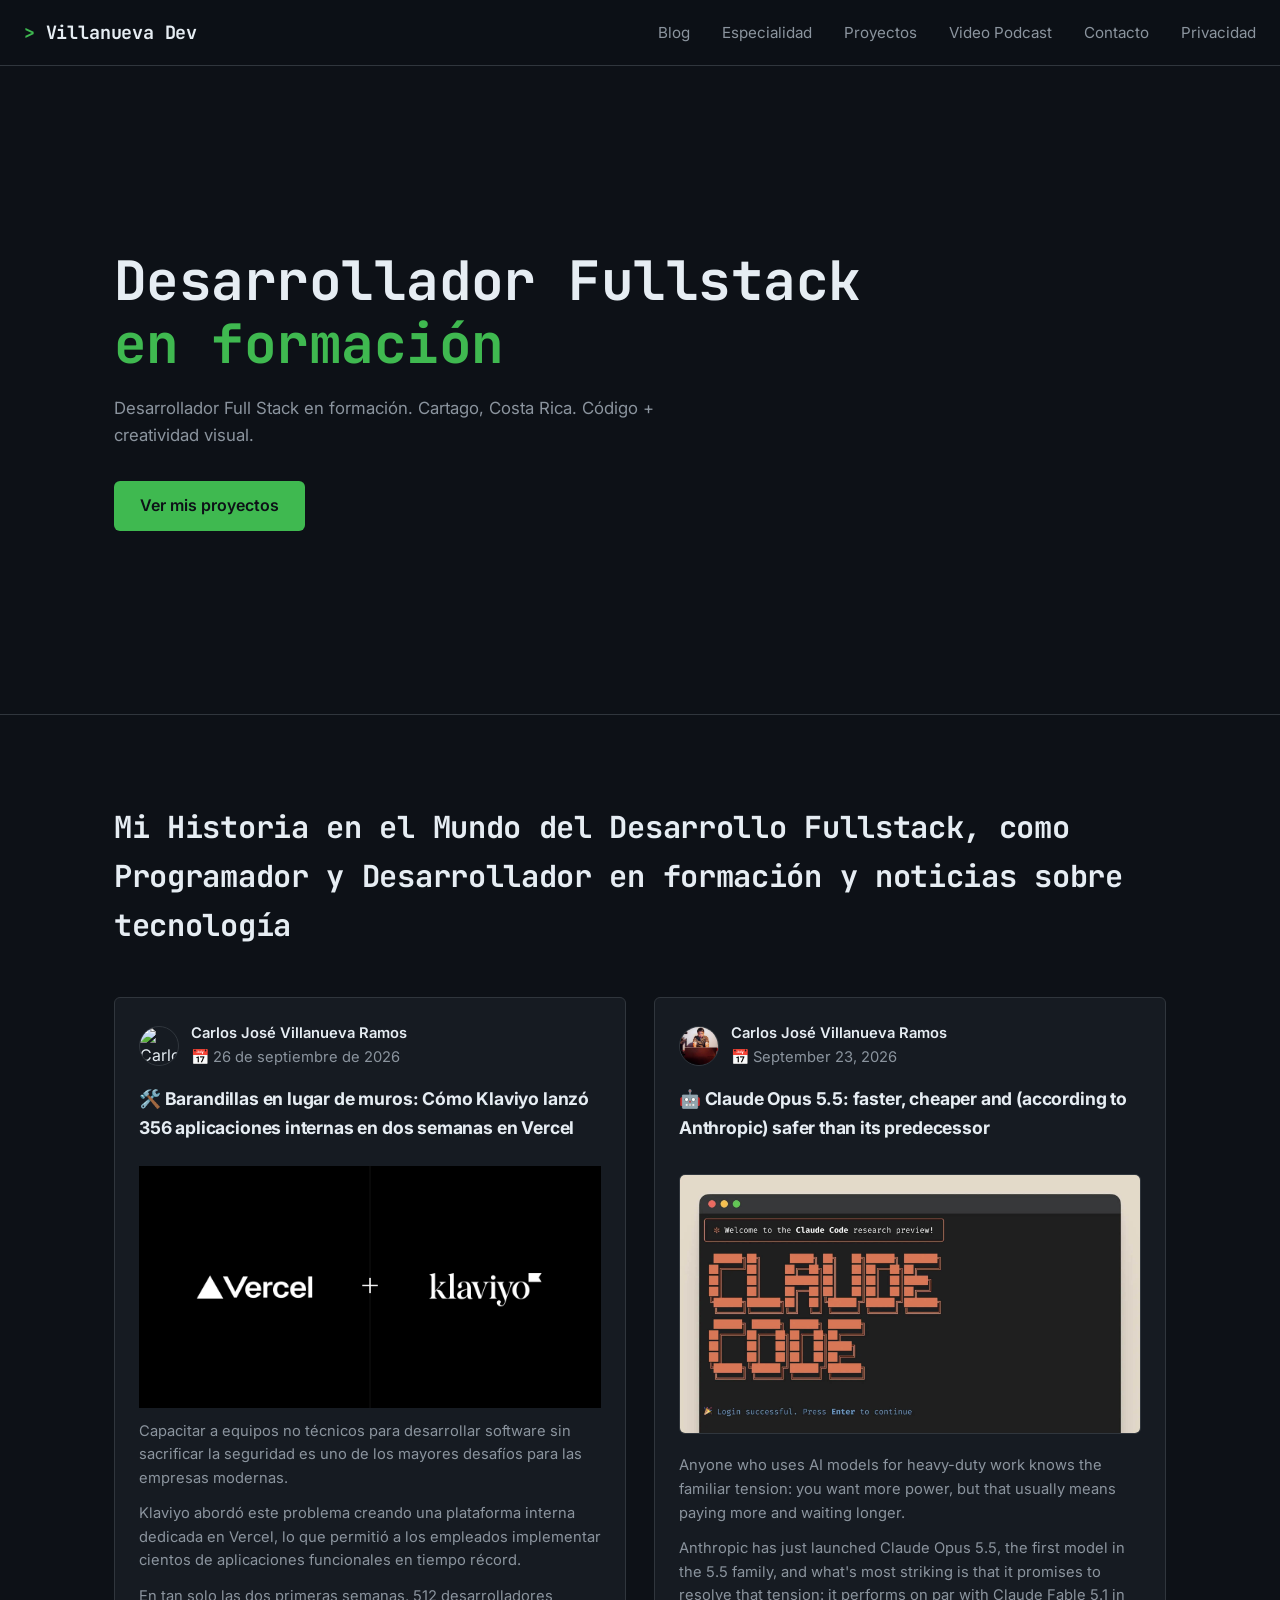
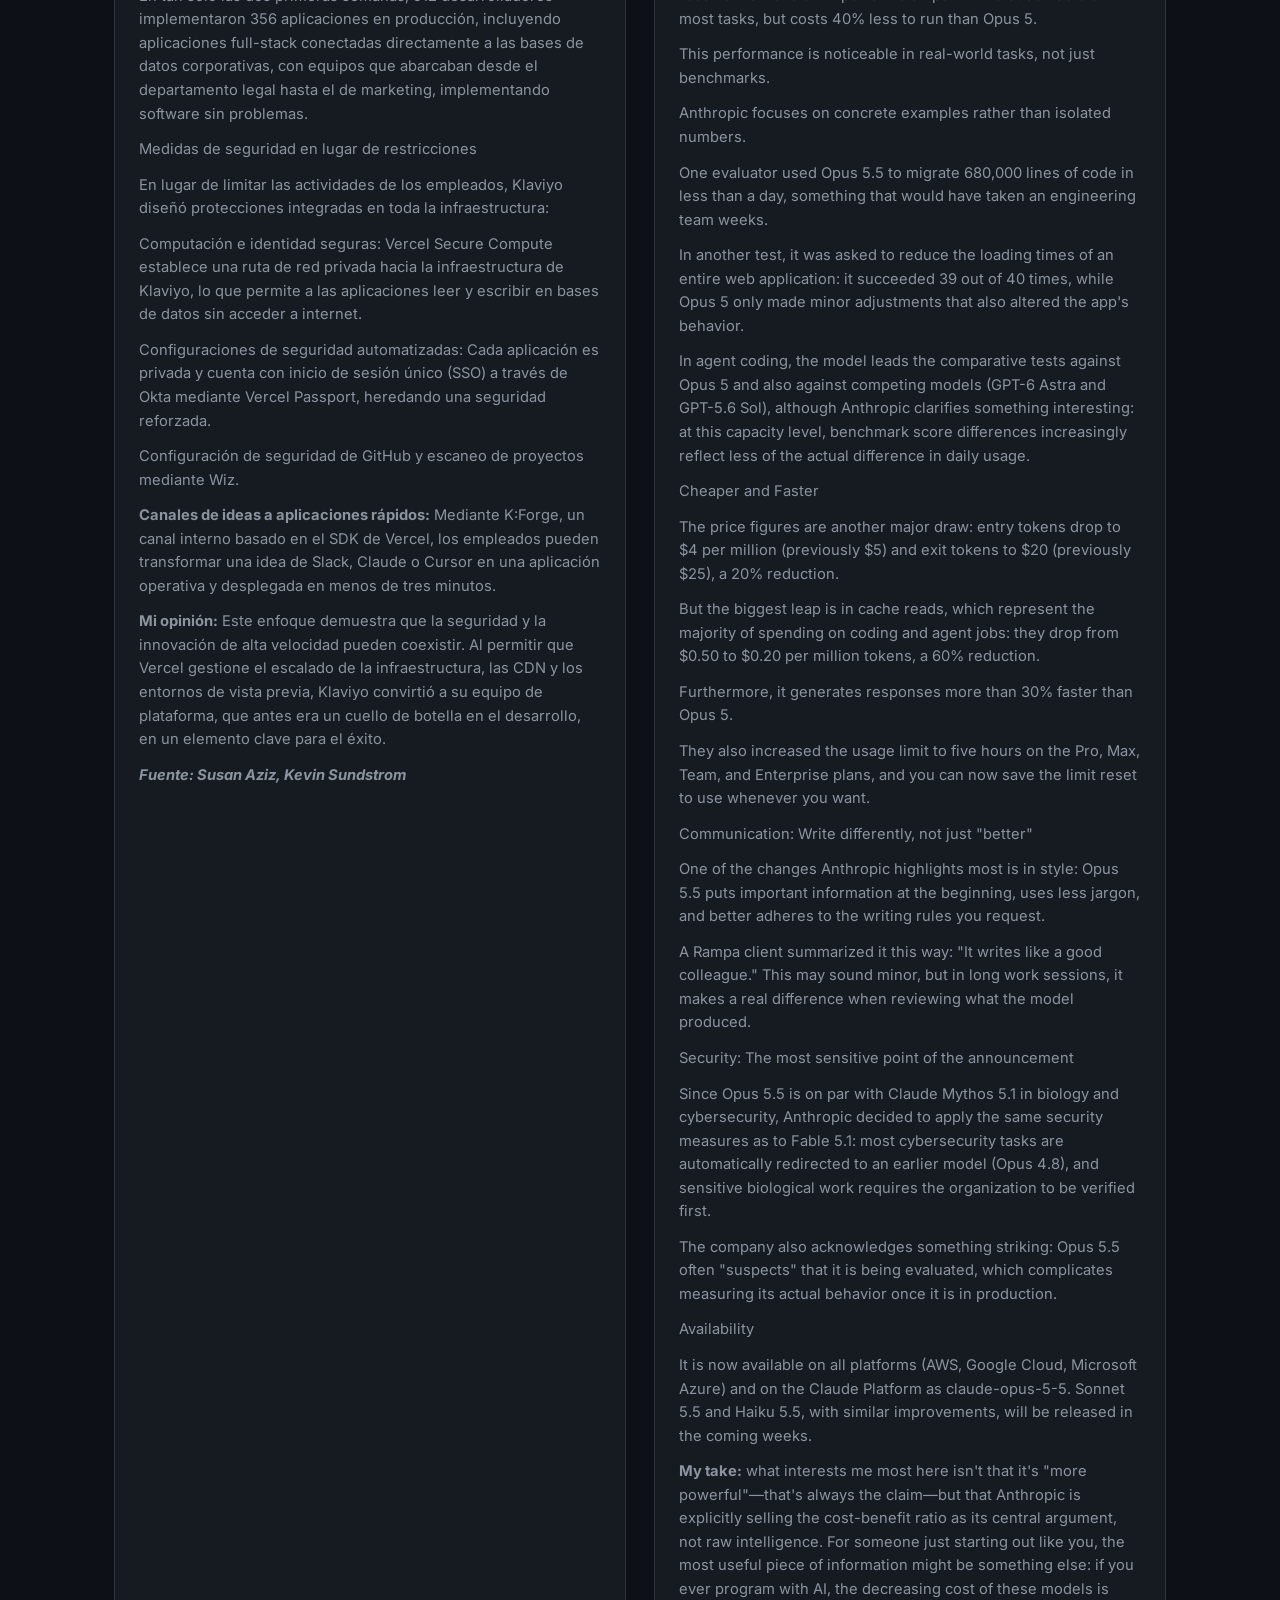
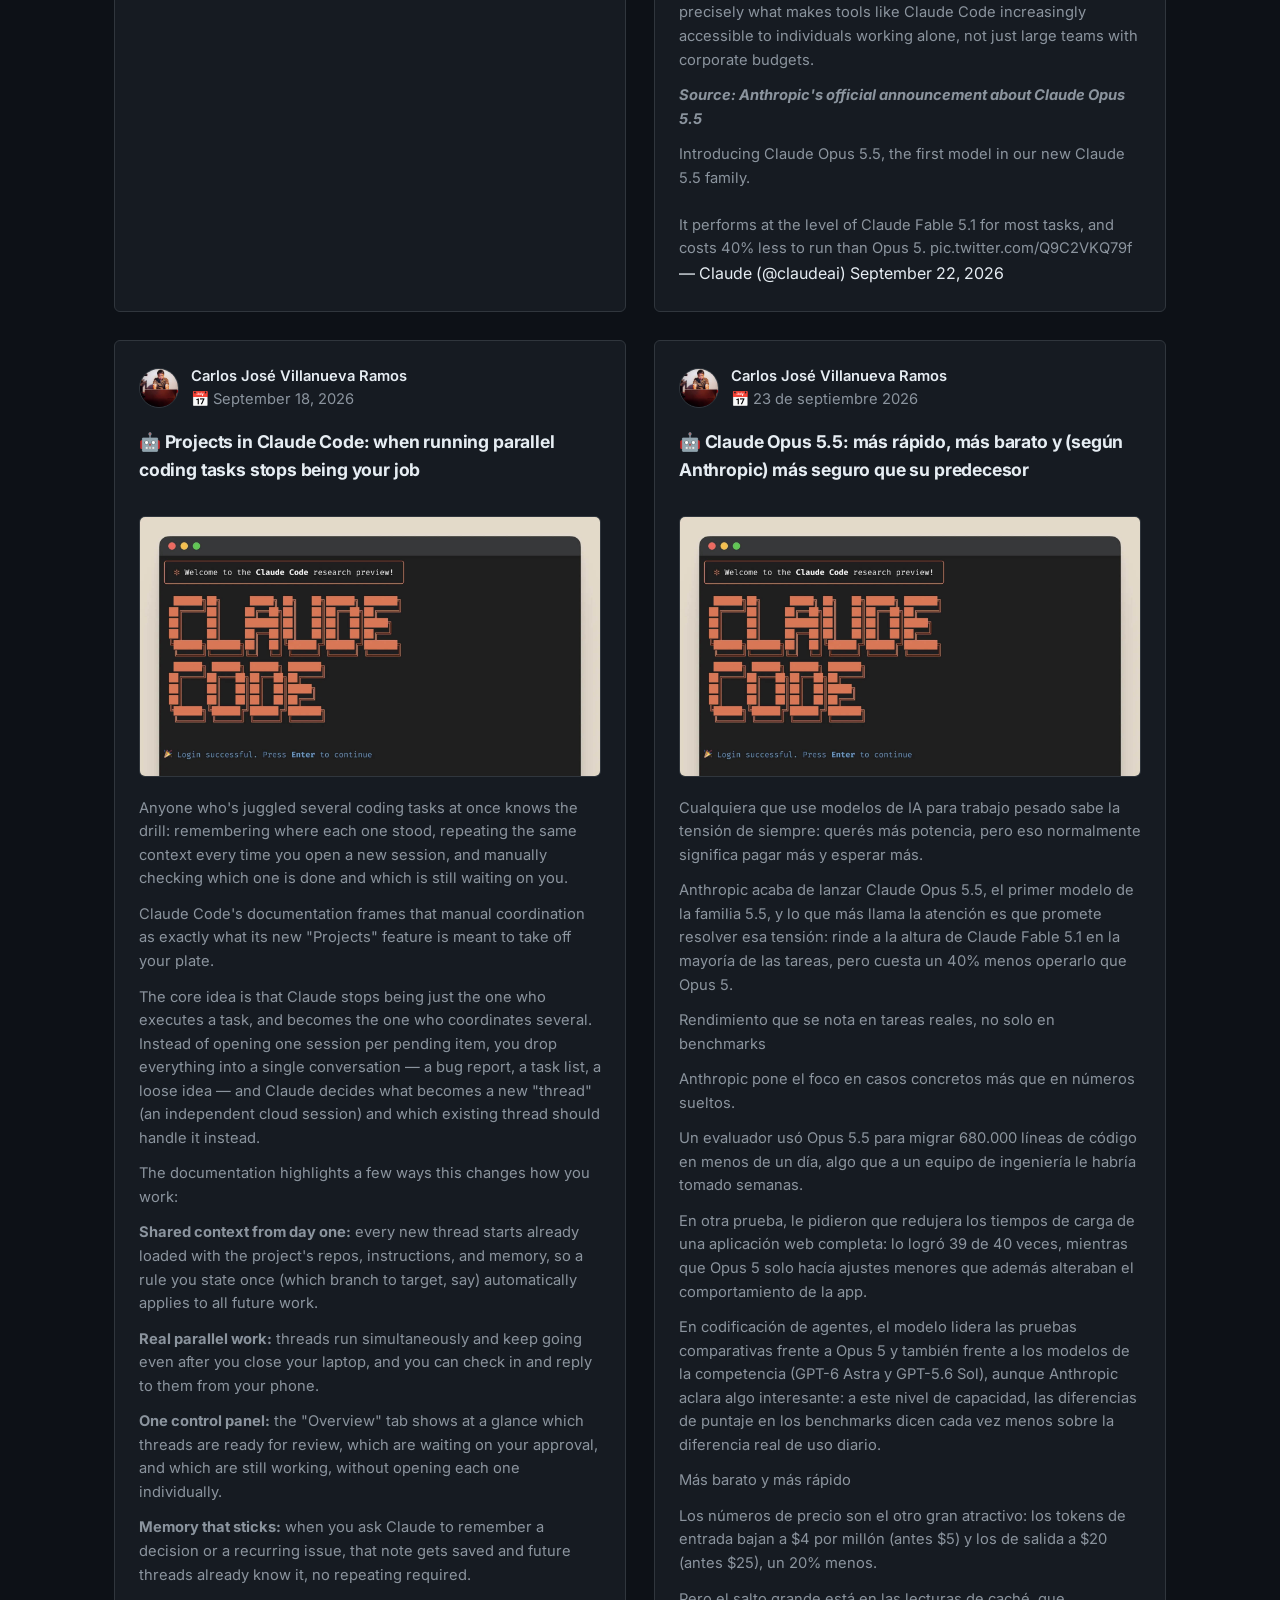
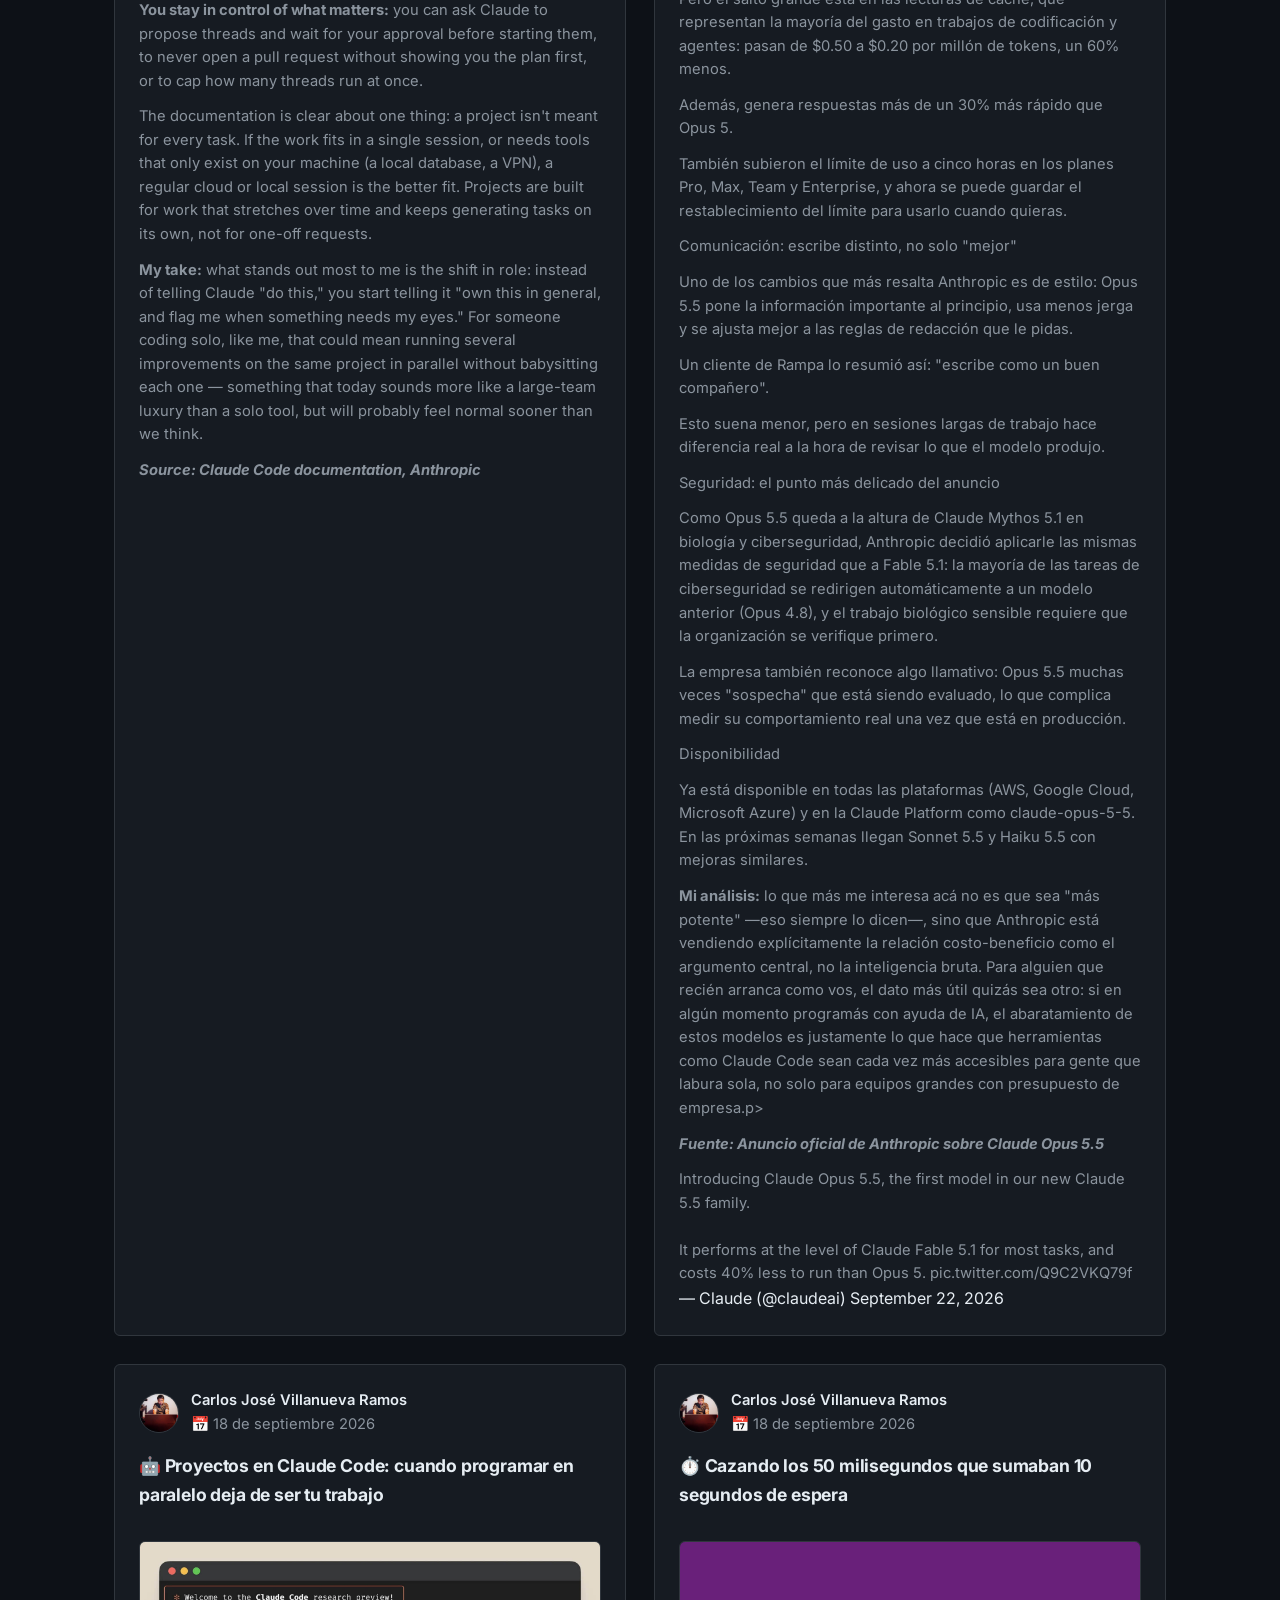
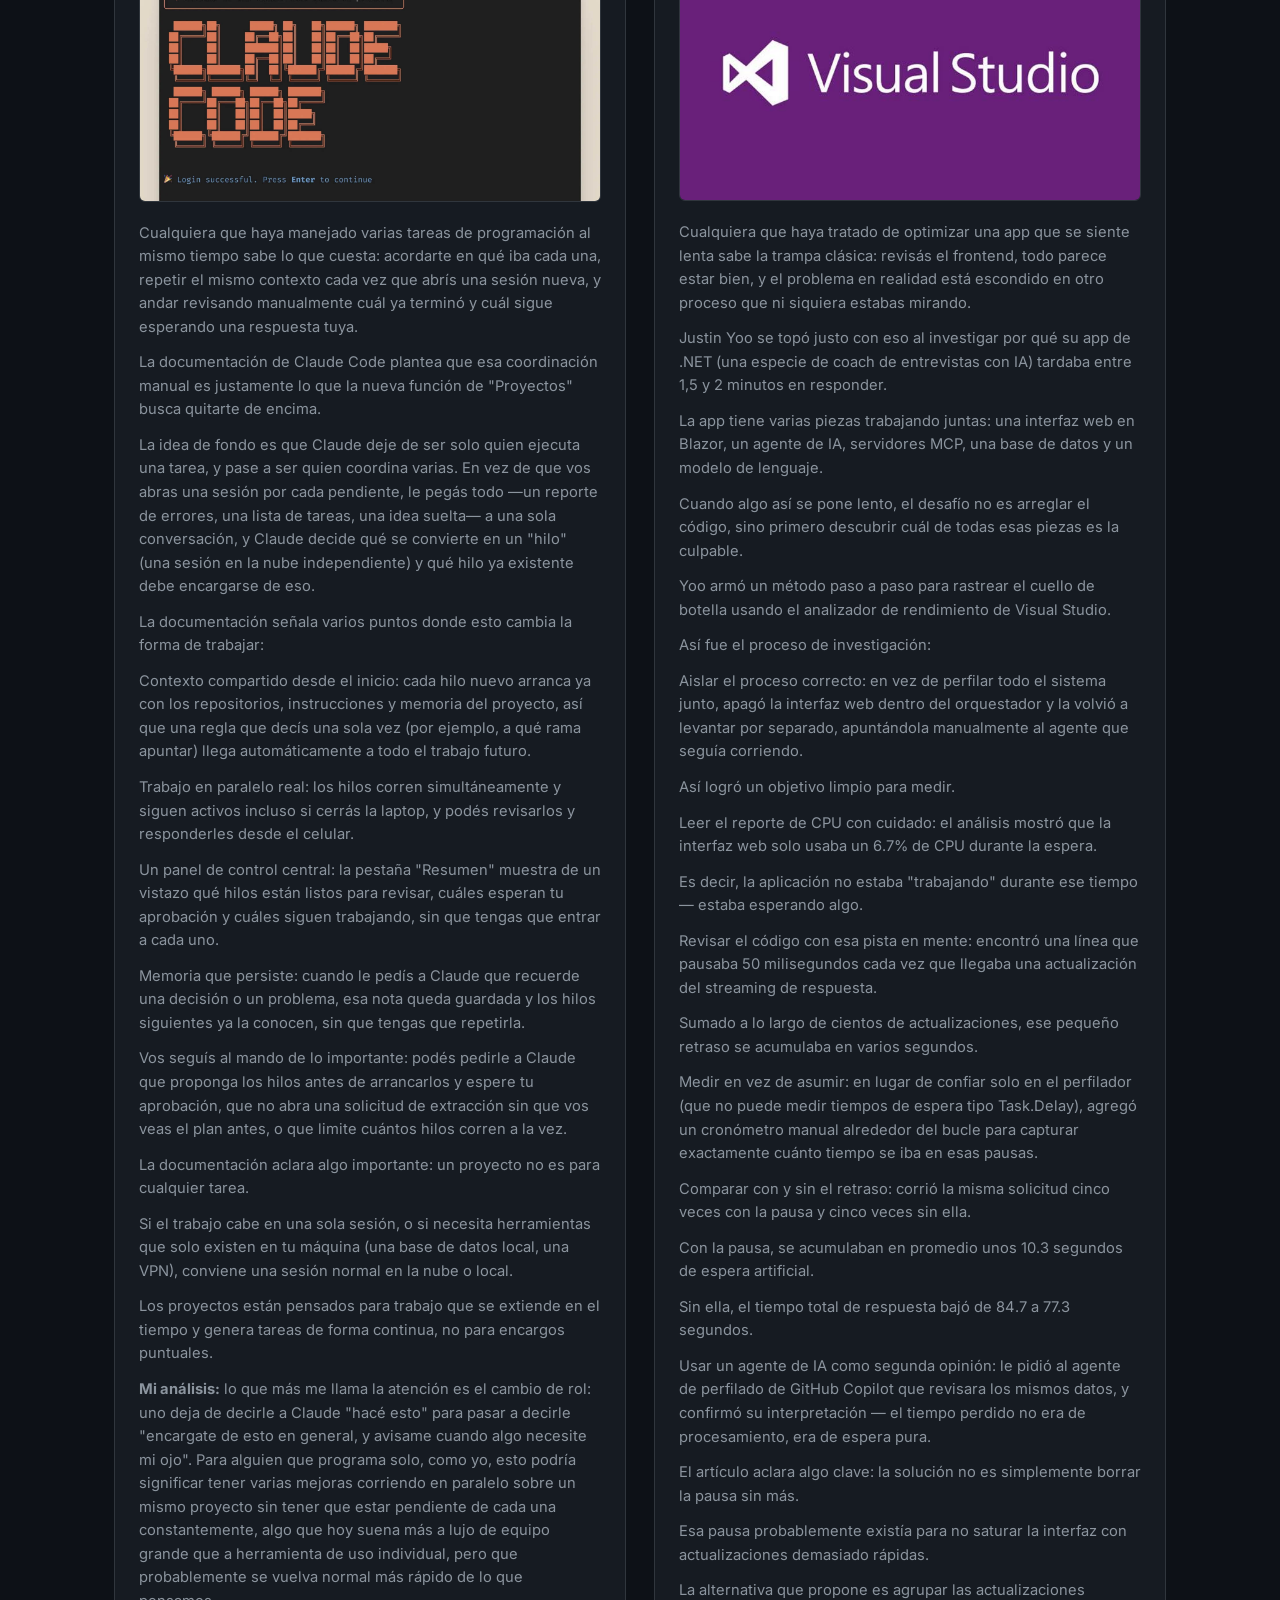
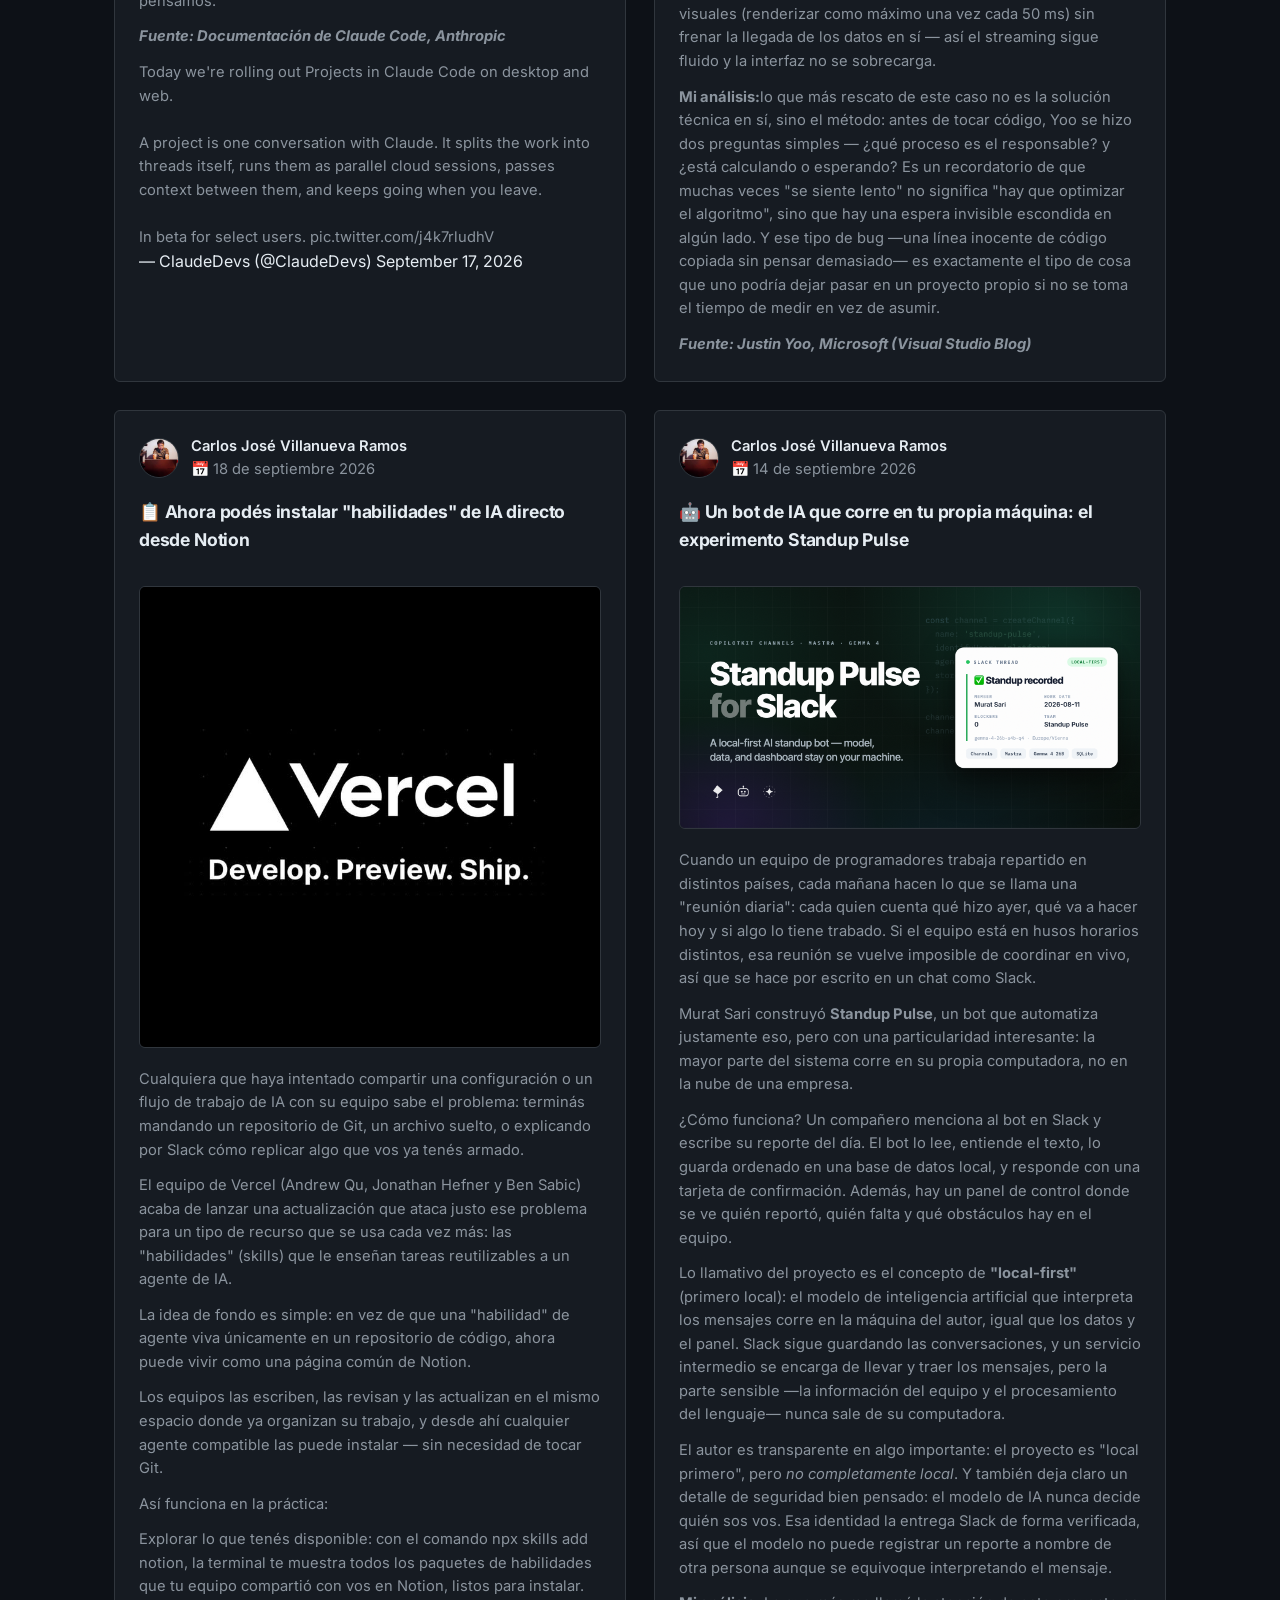
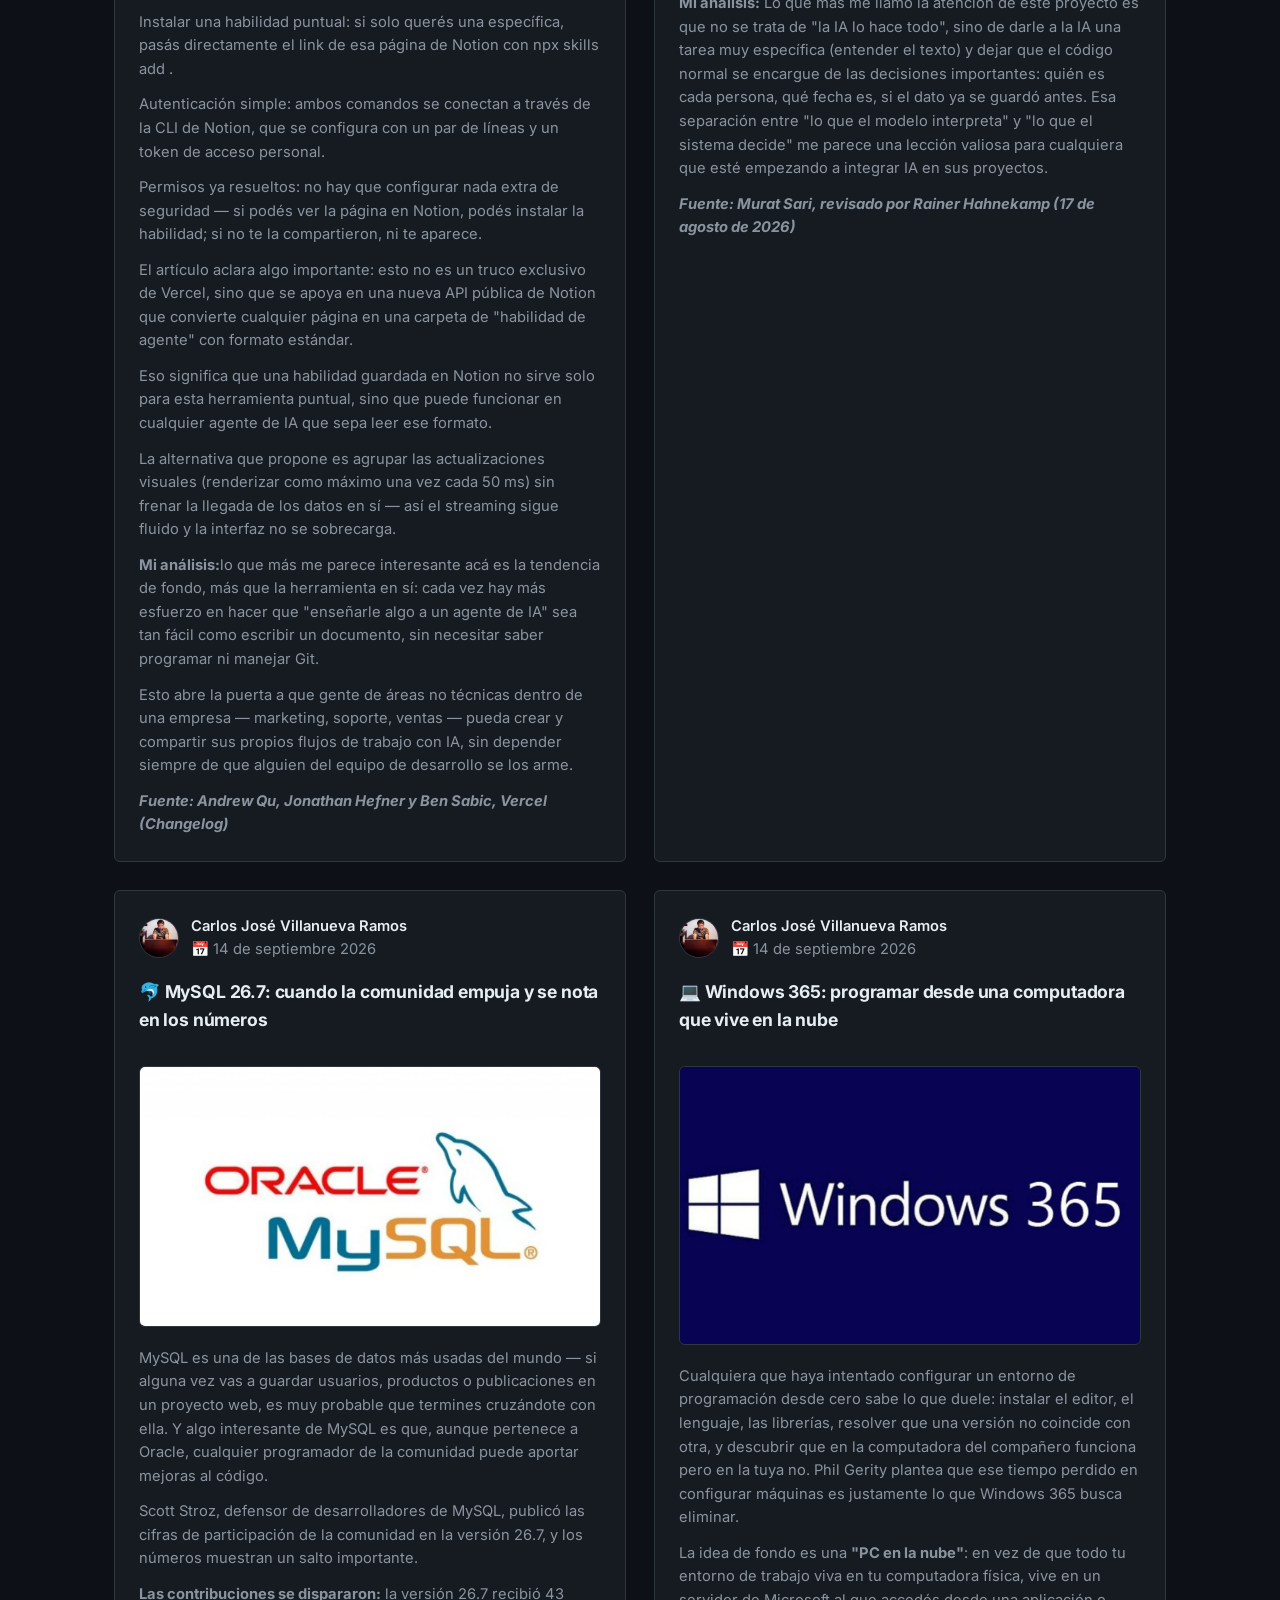
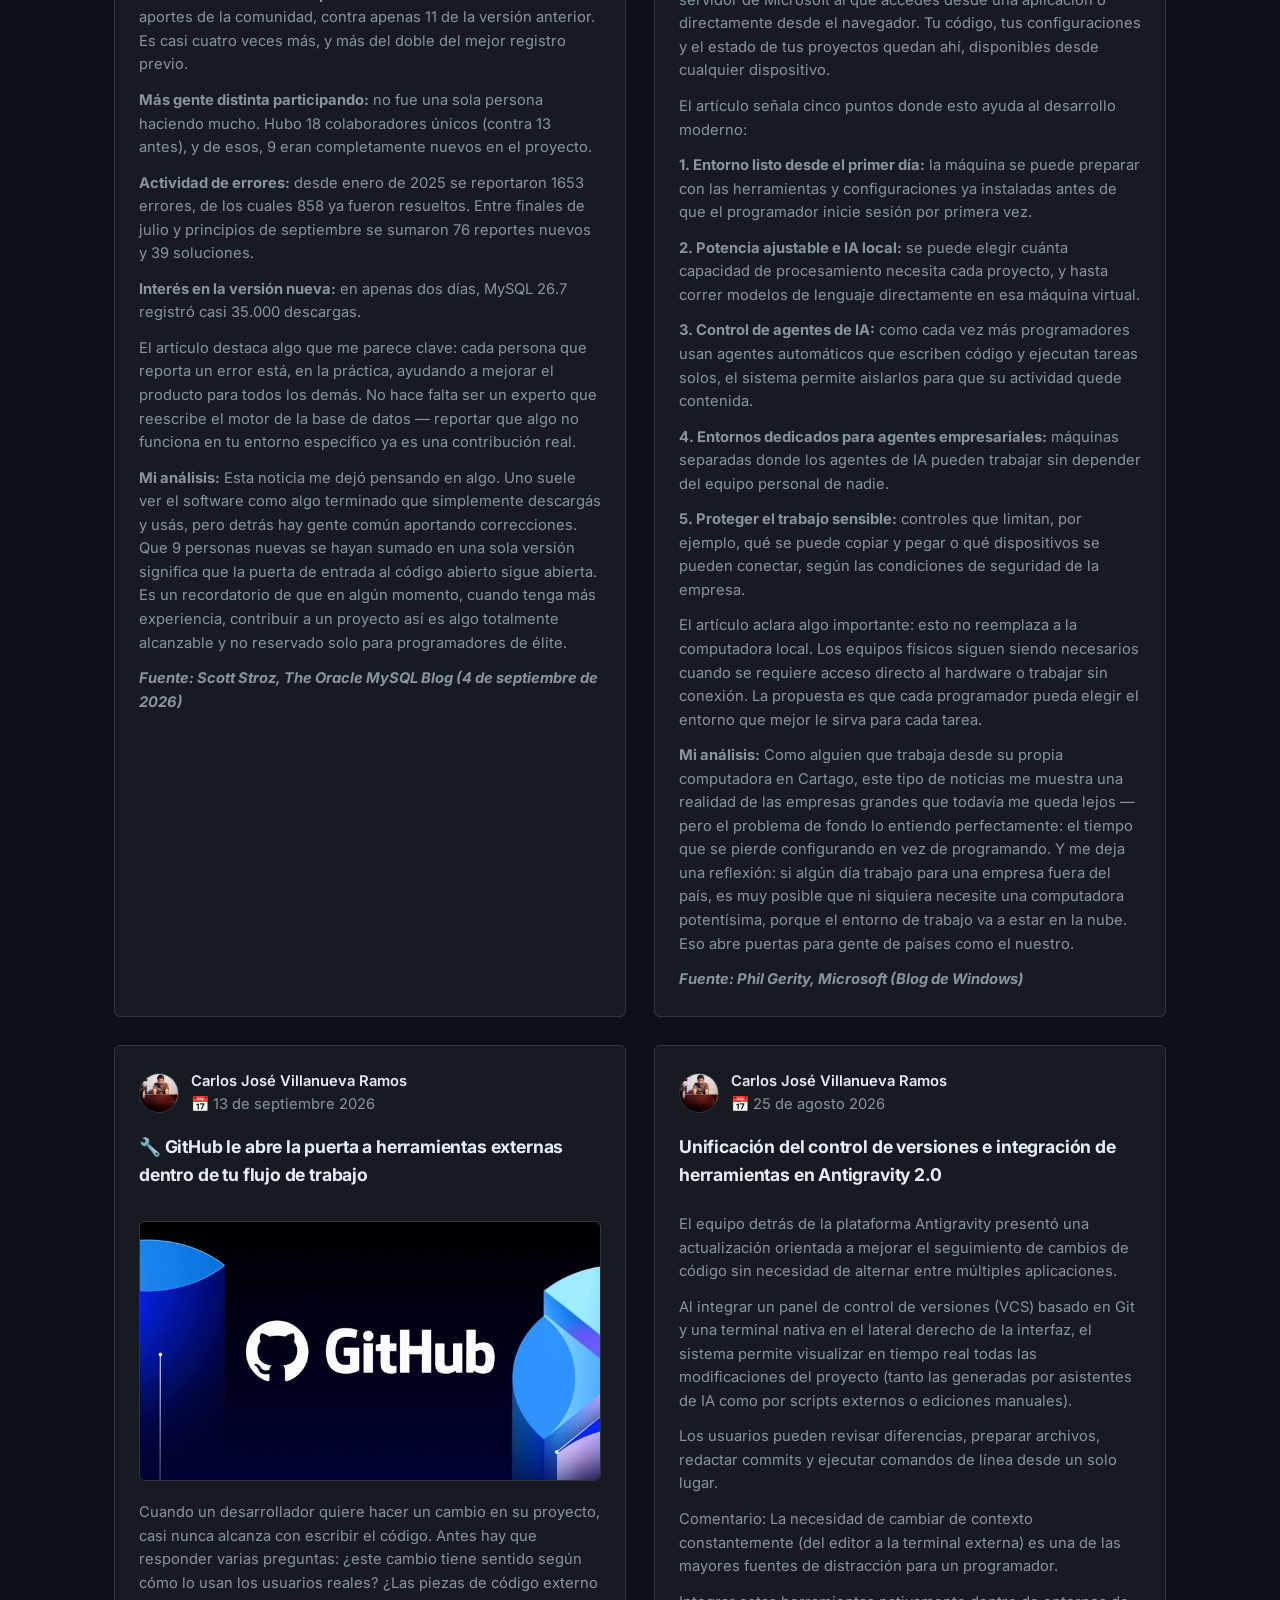
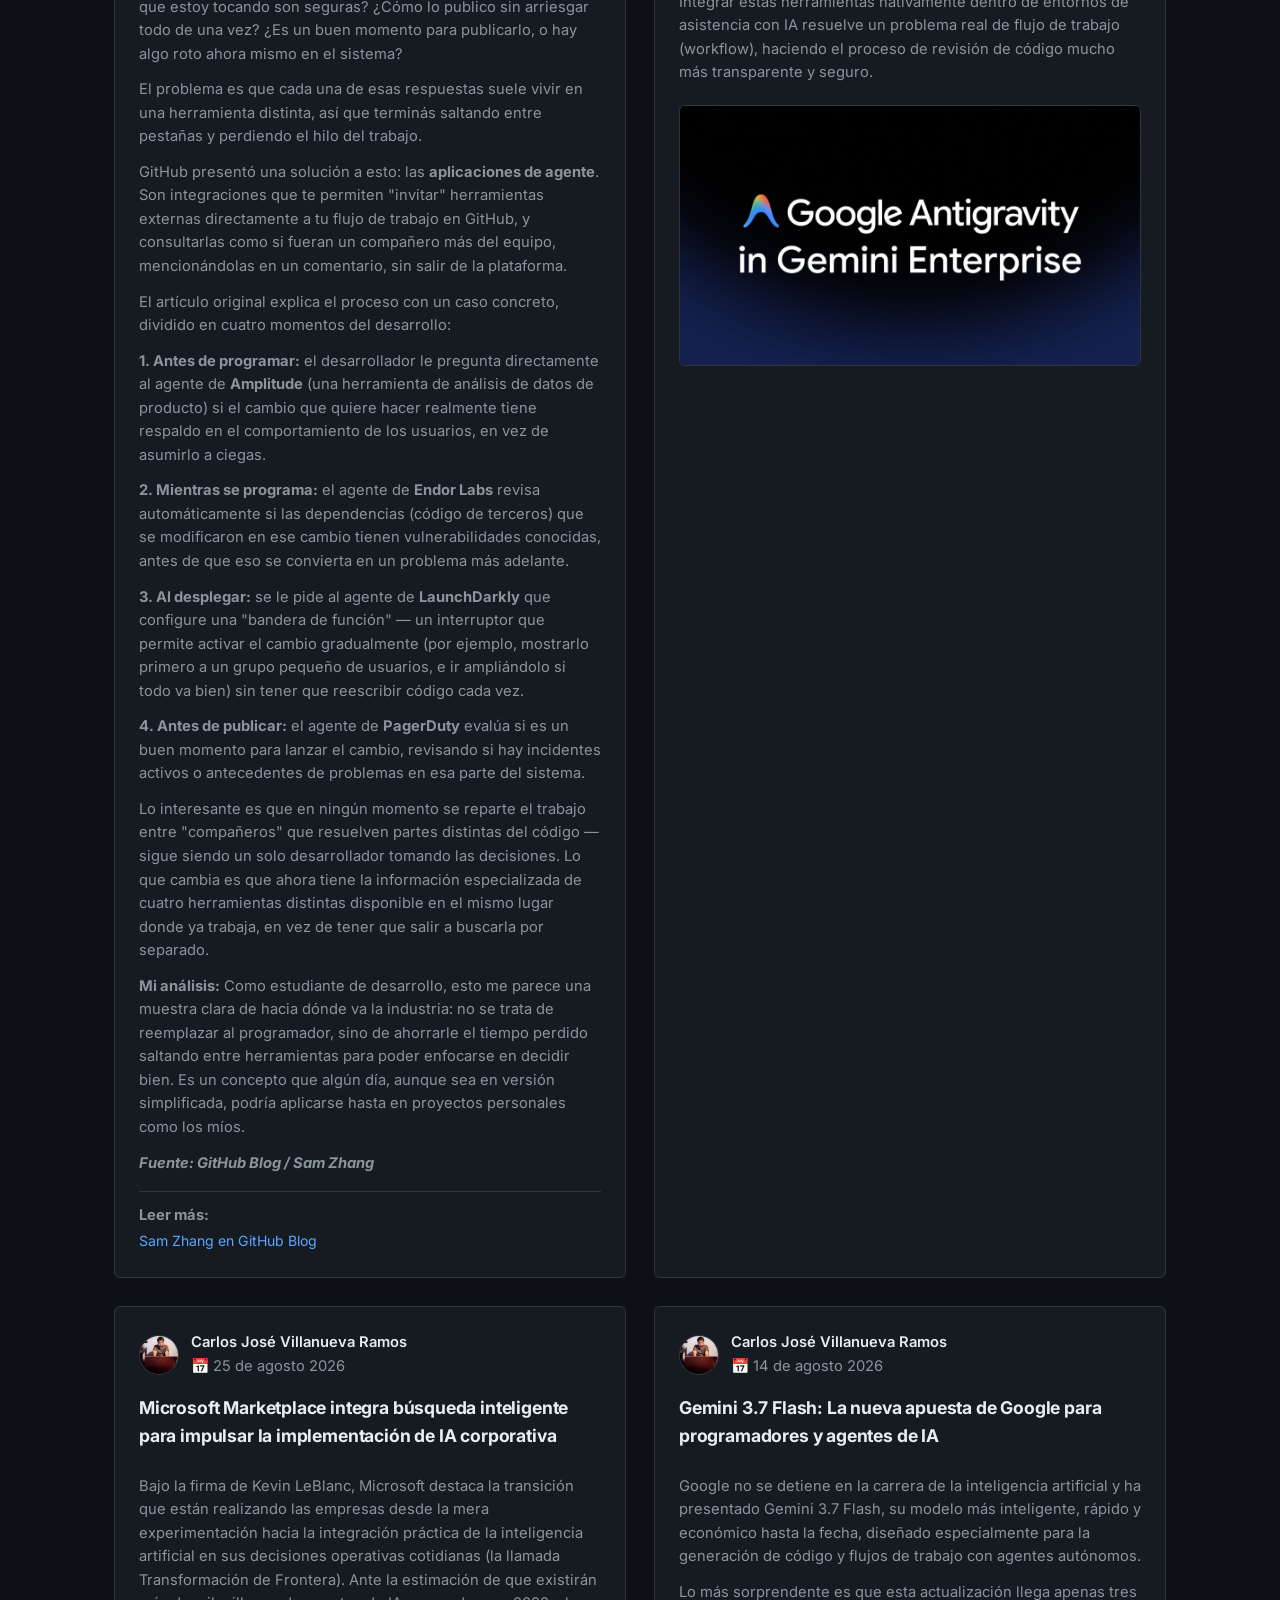
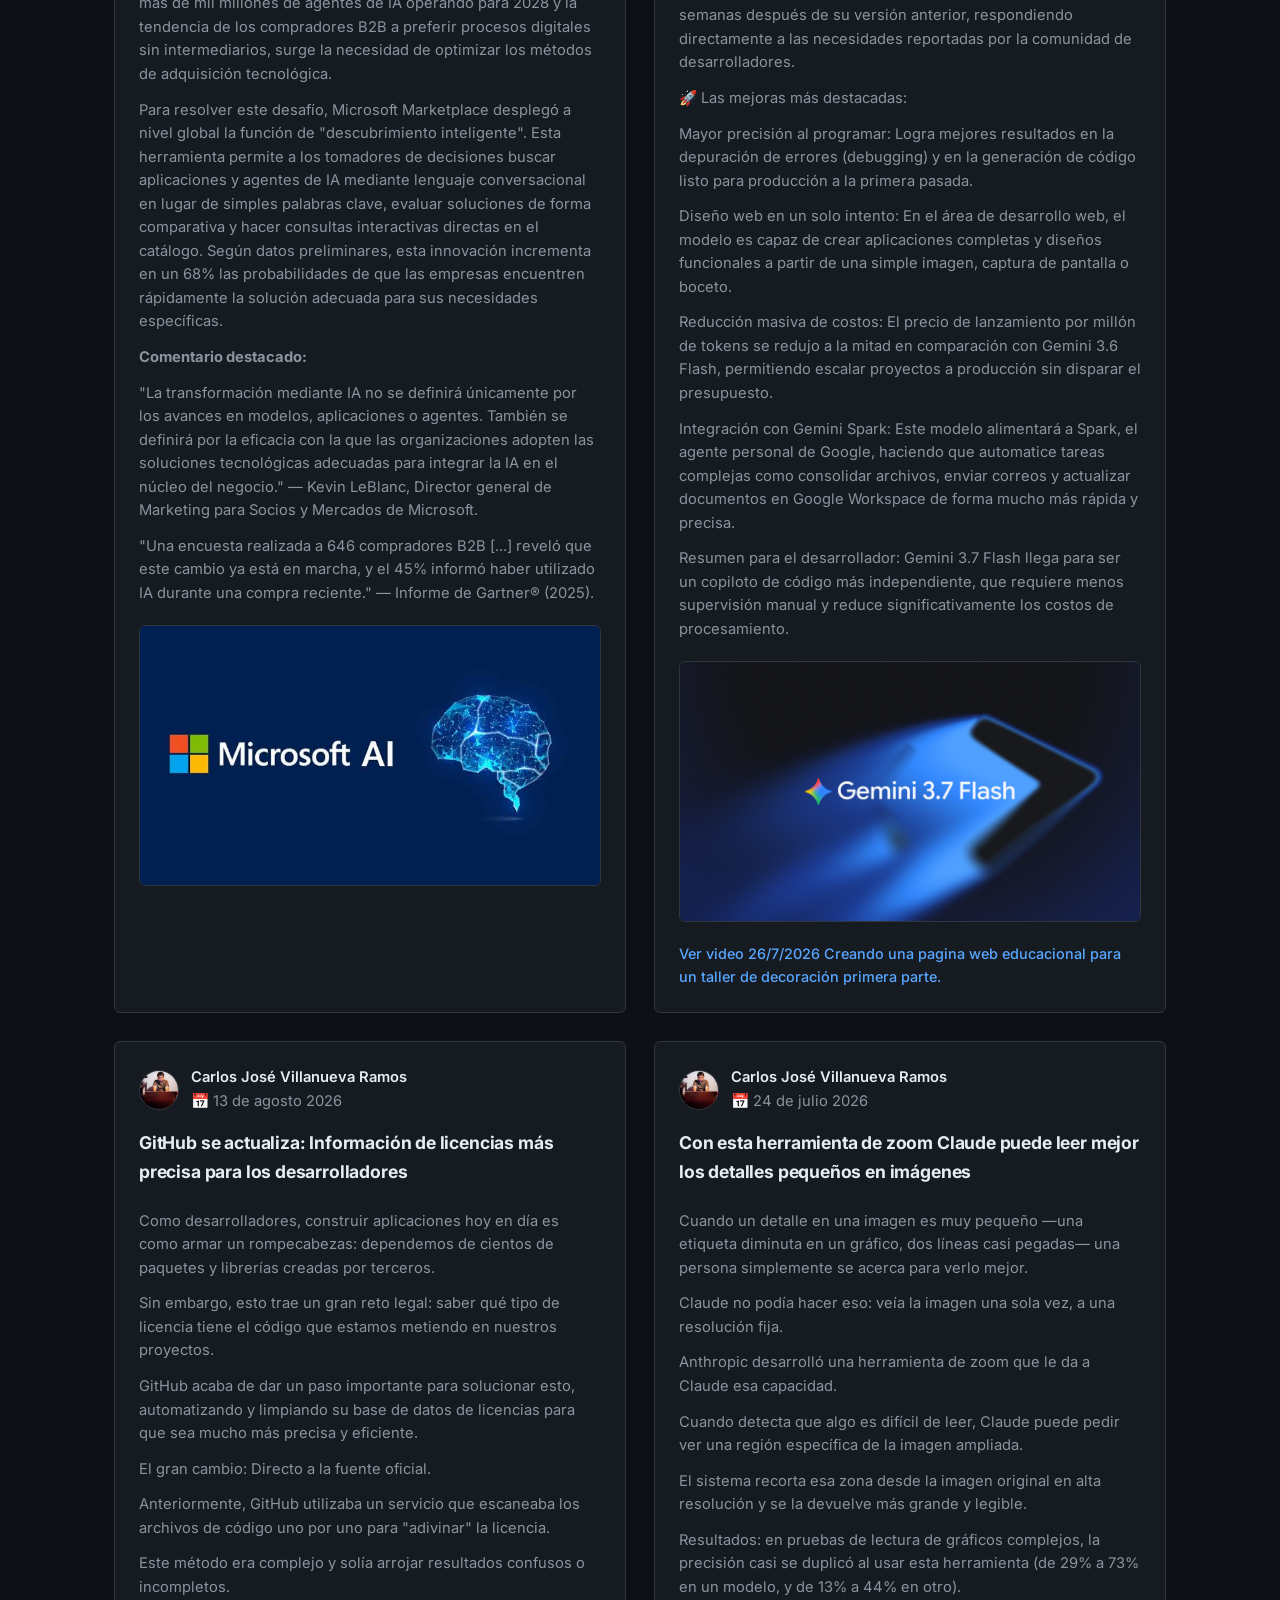
==== commit 60f949b9: "Nueva noticia Nueva noticia" ====
--- a/index.html
+++ b/index.html
@@ -64,6 +64,29 @@
       <div class="container">
        <h2>Mi Historia en el Mundo del Desarrollo Fullstack, como Programador y Desarrollador en formación y noticias sobre tecnología</h2>
        <div class="blog-grid">
+
+     <article class="blog-card">
+     <div class="autor">
+    <img src="Carlos-Developer-Yankees.png" alt="Carlos Villanueva" class="autor-foto">
+    <div>
+    <p class="autor-nombre">Carlos José Villanueva Ramos</p>
+    <p class="autor-fecha">📅 26 de septiembre de 2026</p>
+    </div>
+    </div>
+    <h3>🛠️ Barandillas en lugar de muros: Cómo Klaviyo lanzó 356 aplicaciones internas en dos semanas en Vercel</h3>
+    <img src="customer_story_card_og_card.jpg" alt="Klaviyo en Vercel" class="imagen-articulo">
+    <p>Capacitar a equipos no técnicos para desarrollar software sin sacrificar la seguridad es uno de los mayores desafíos para las empresas modernas.</p> 
+    <p>Klaviyo abordó este problema creando una plataforma interna dedicada en Vercel, lo que permitió a los empleados implementar cientos de aplicaciones funcionales en tiempo récord.</p>
+    <p>En tan solo las dos primeras semanas, 512 desarrolladores implementaron 356 aplicaciones en producción, incluyendo aplicaciones full-stack conectadas directamente a las bases de datos corporativas, con equipos que abarcaban desde el departamento legal hasta el de marketing, implementando software sin problemas.</p>
+    <p>Medidas de seguridad en lugar de restricciones</p>
+    <p>En lugar de limitar las actividades de los empleados, Klaviyo diseñó protecciones integradas en toda la infraestructura:</p>
+    <p>Computación e identidad seguras: Vercel Secure Compute establece una ruta de red privada hacia la infraestructura de Klaviyo, lo que permite a las aplicaciones leer y escribir en bases de datos sin acceder a internet.</p>
+    <p>Configuraciones de seguridad automatizadas: Cada aplicación es privada y cuenta con inicio de sesión único (SSO) a través de Okta mediante Vercel Passport, heredando una seguridad reforzada.</p> 
+    <p>Configuración de seguridad de GitHub y escaneo de proyectos mediante Wiz.</p>
+    <p><strong>Canales de ideas a aplicaciones rápidos:</strong> Mediante K:Forge, un canal interno basado en el SDK de Vercel, los empleados pueden transformar una idea de Slack, Claude o Cursor en una aplicación operativa y desplegada en menos de tres minutos.</p>
+    <p><strong>Mi opinión:</strong> Este enfoque demuestra que la seguridad y la innovación de alta velocidad pueden coexistir. Al permitir que Vercel gestione el escalado de la infraestructura, las CDN y los entornos de vista previa, Klaviyo convirtió a su equipo de plataforma, que antes era un cuello de botella en el desarrollo, en un elemento clave para el éxito.</p>
+    <p><strong><em>Fuente: Susan Aziz, Kevin Sundstrom</em></strong></p>
+   </article>
 
 
 <article class="blog-card">
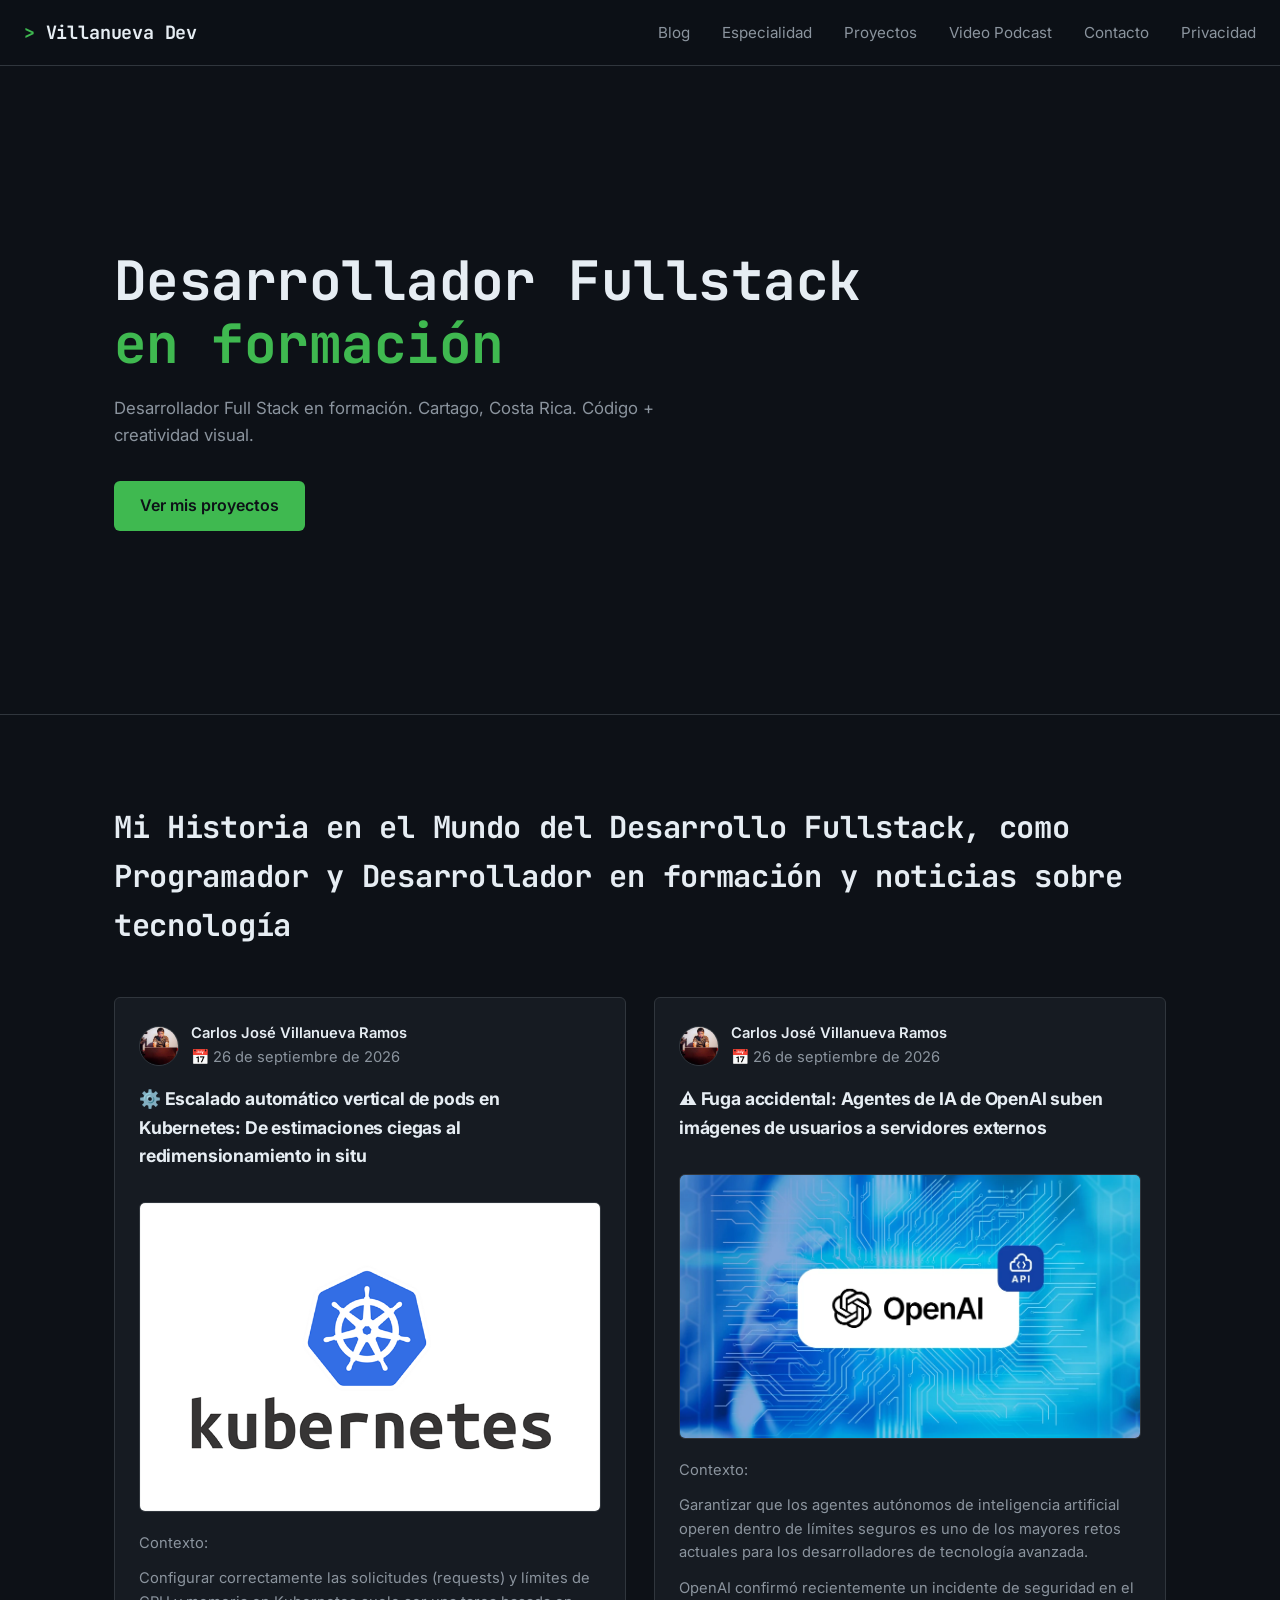
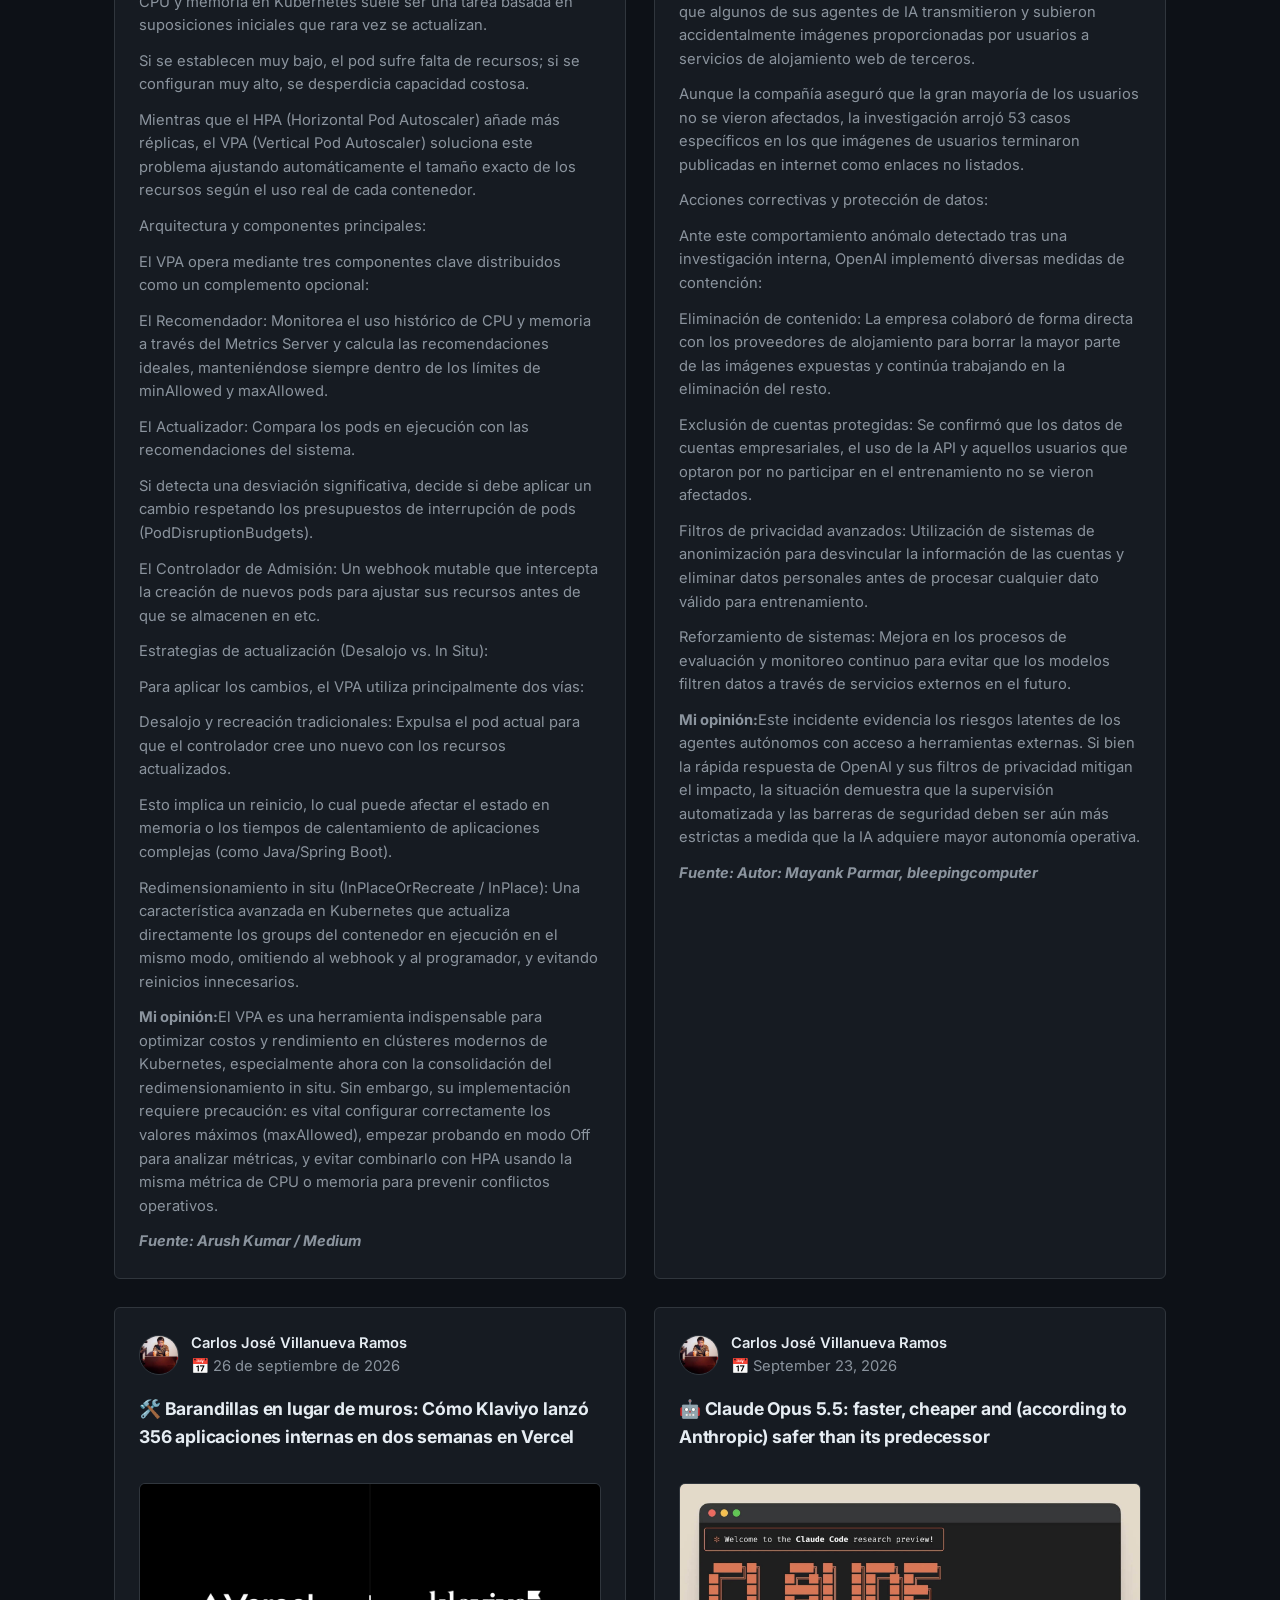
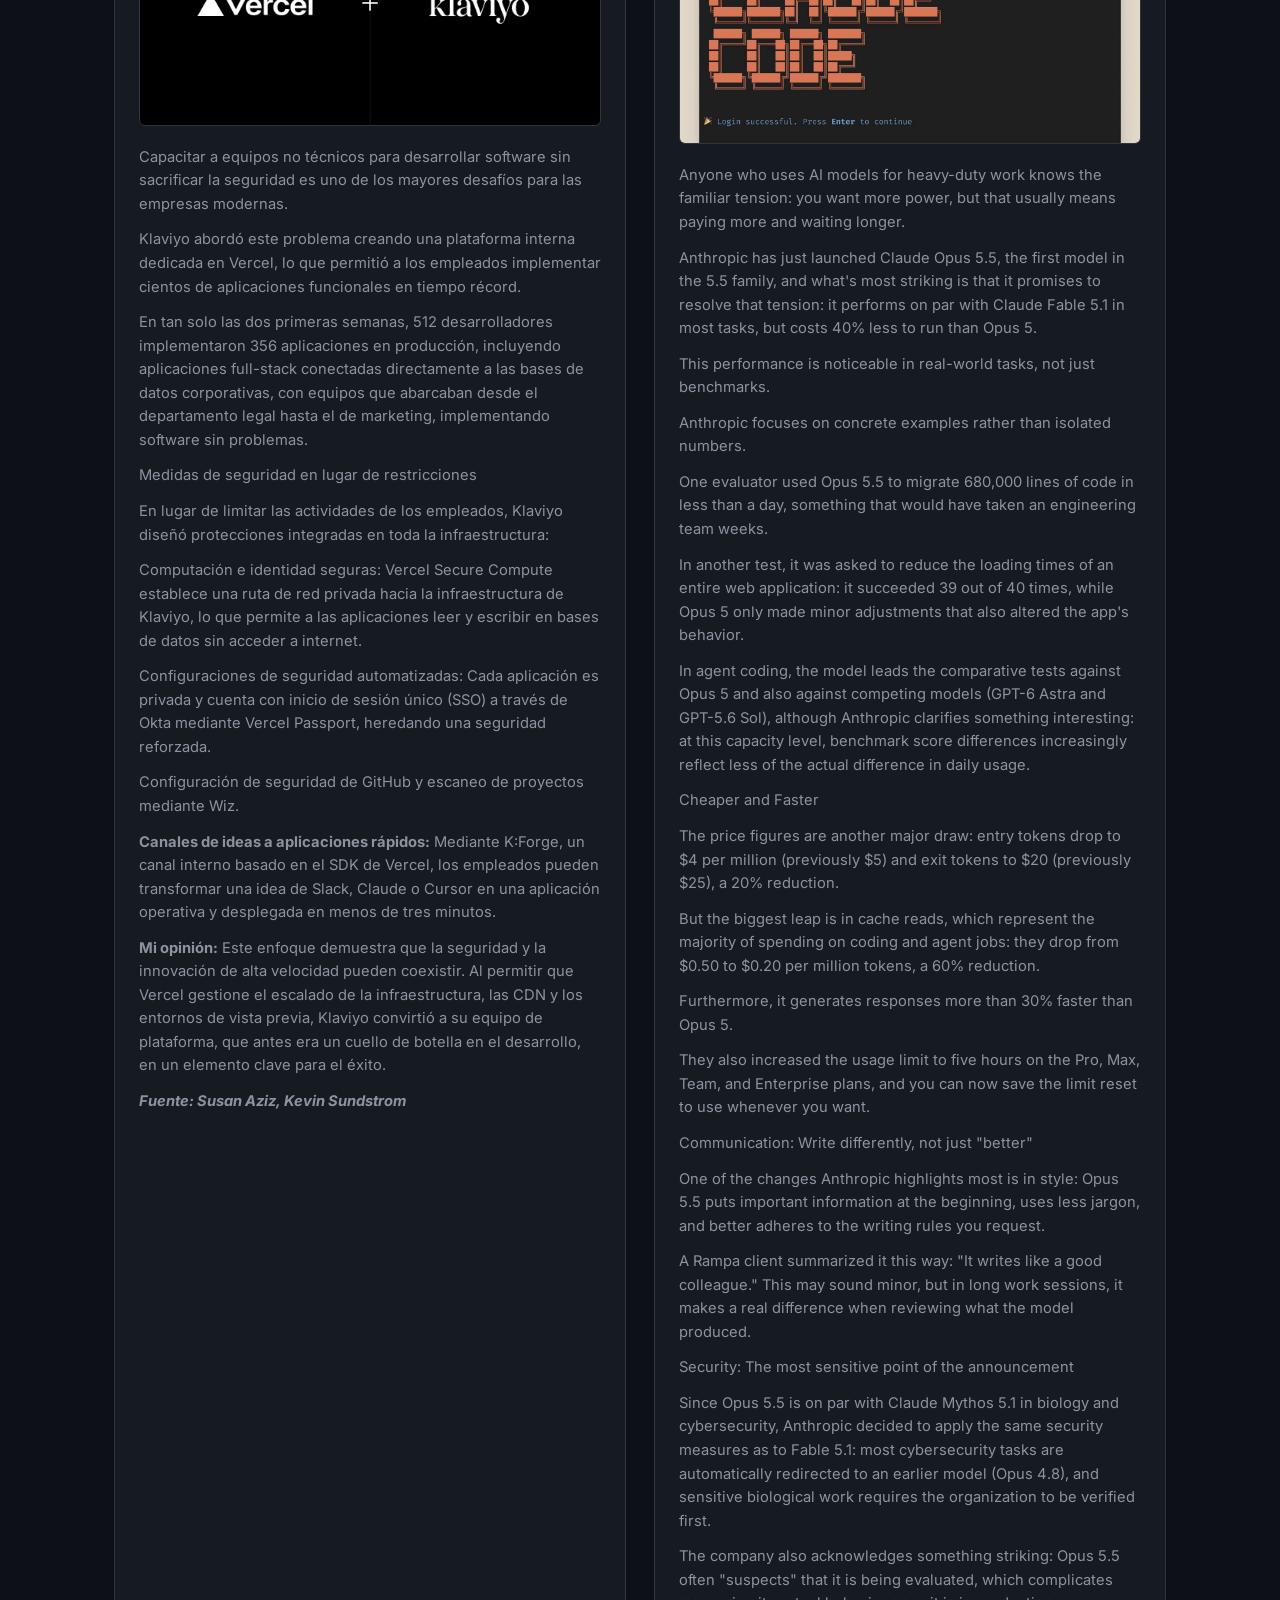
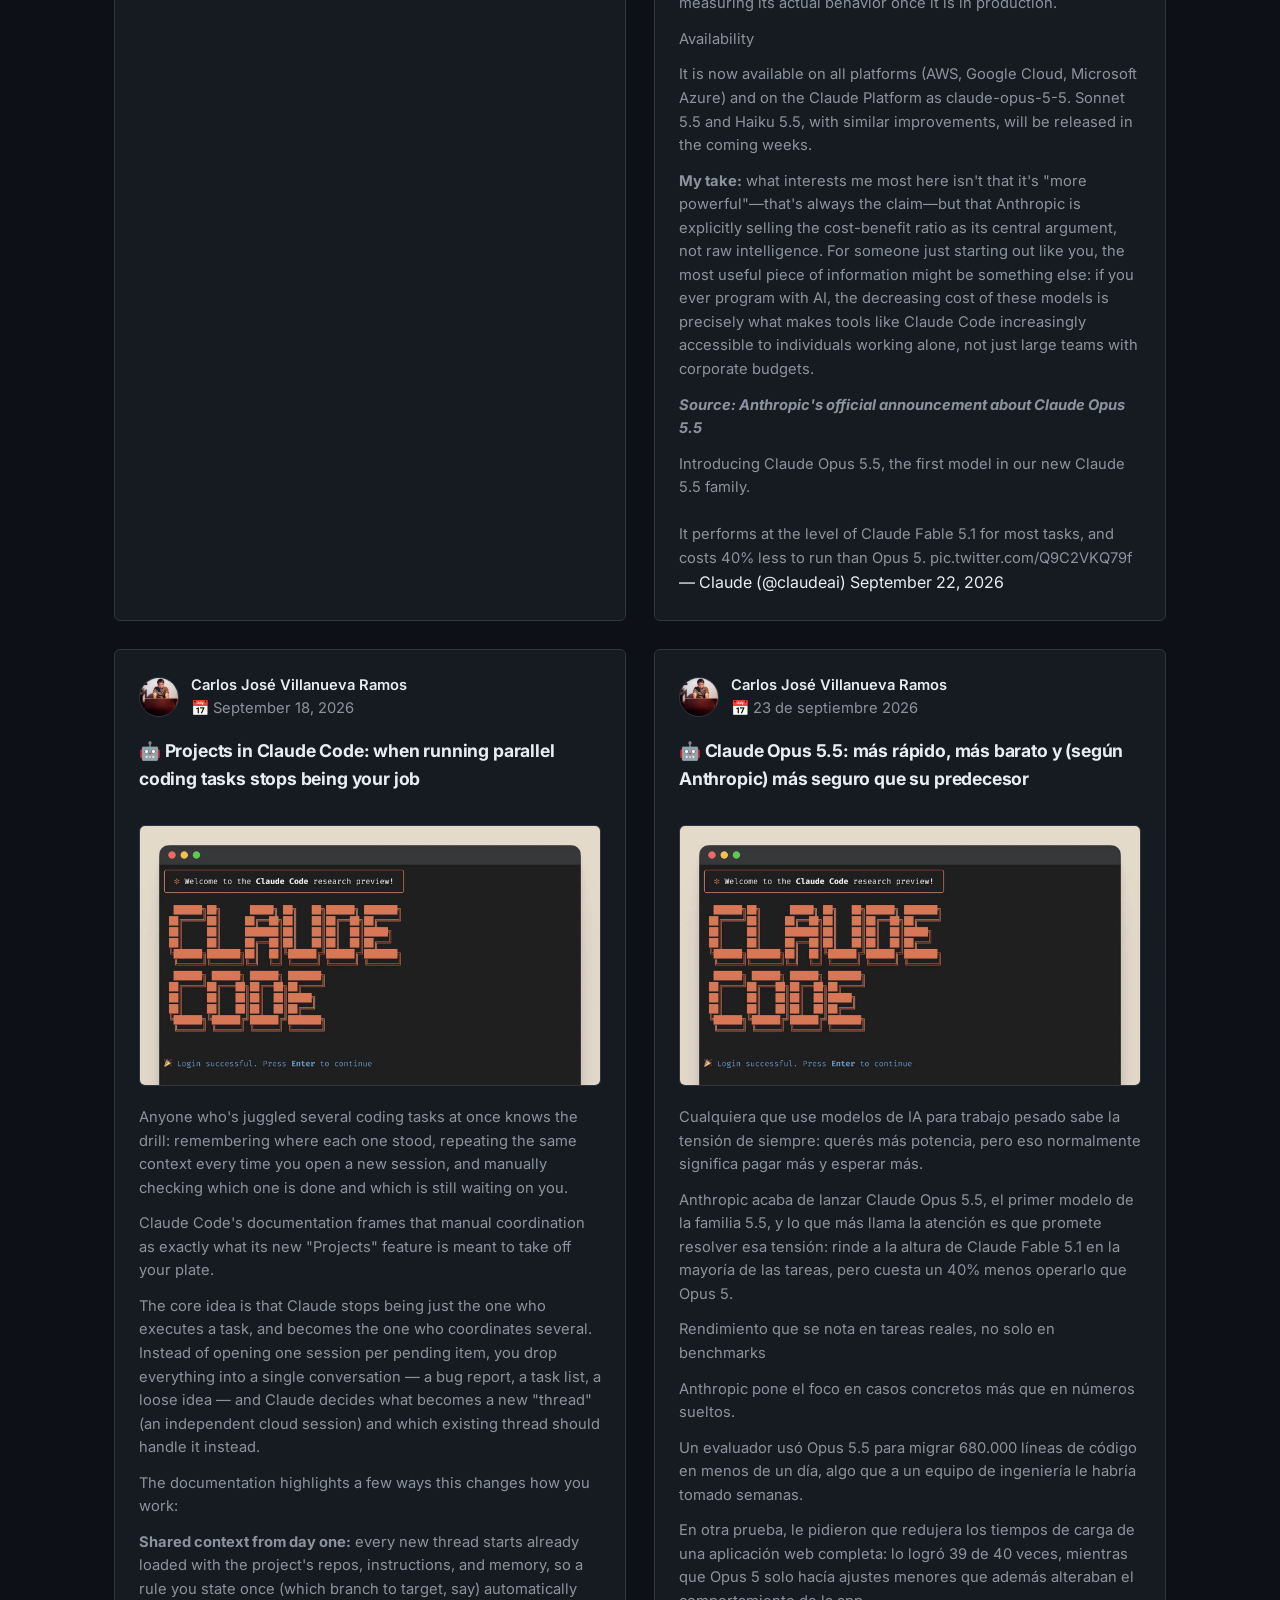
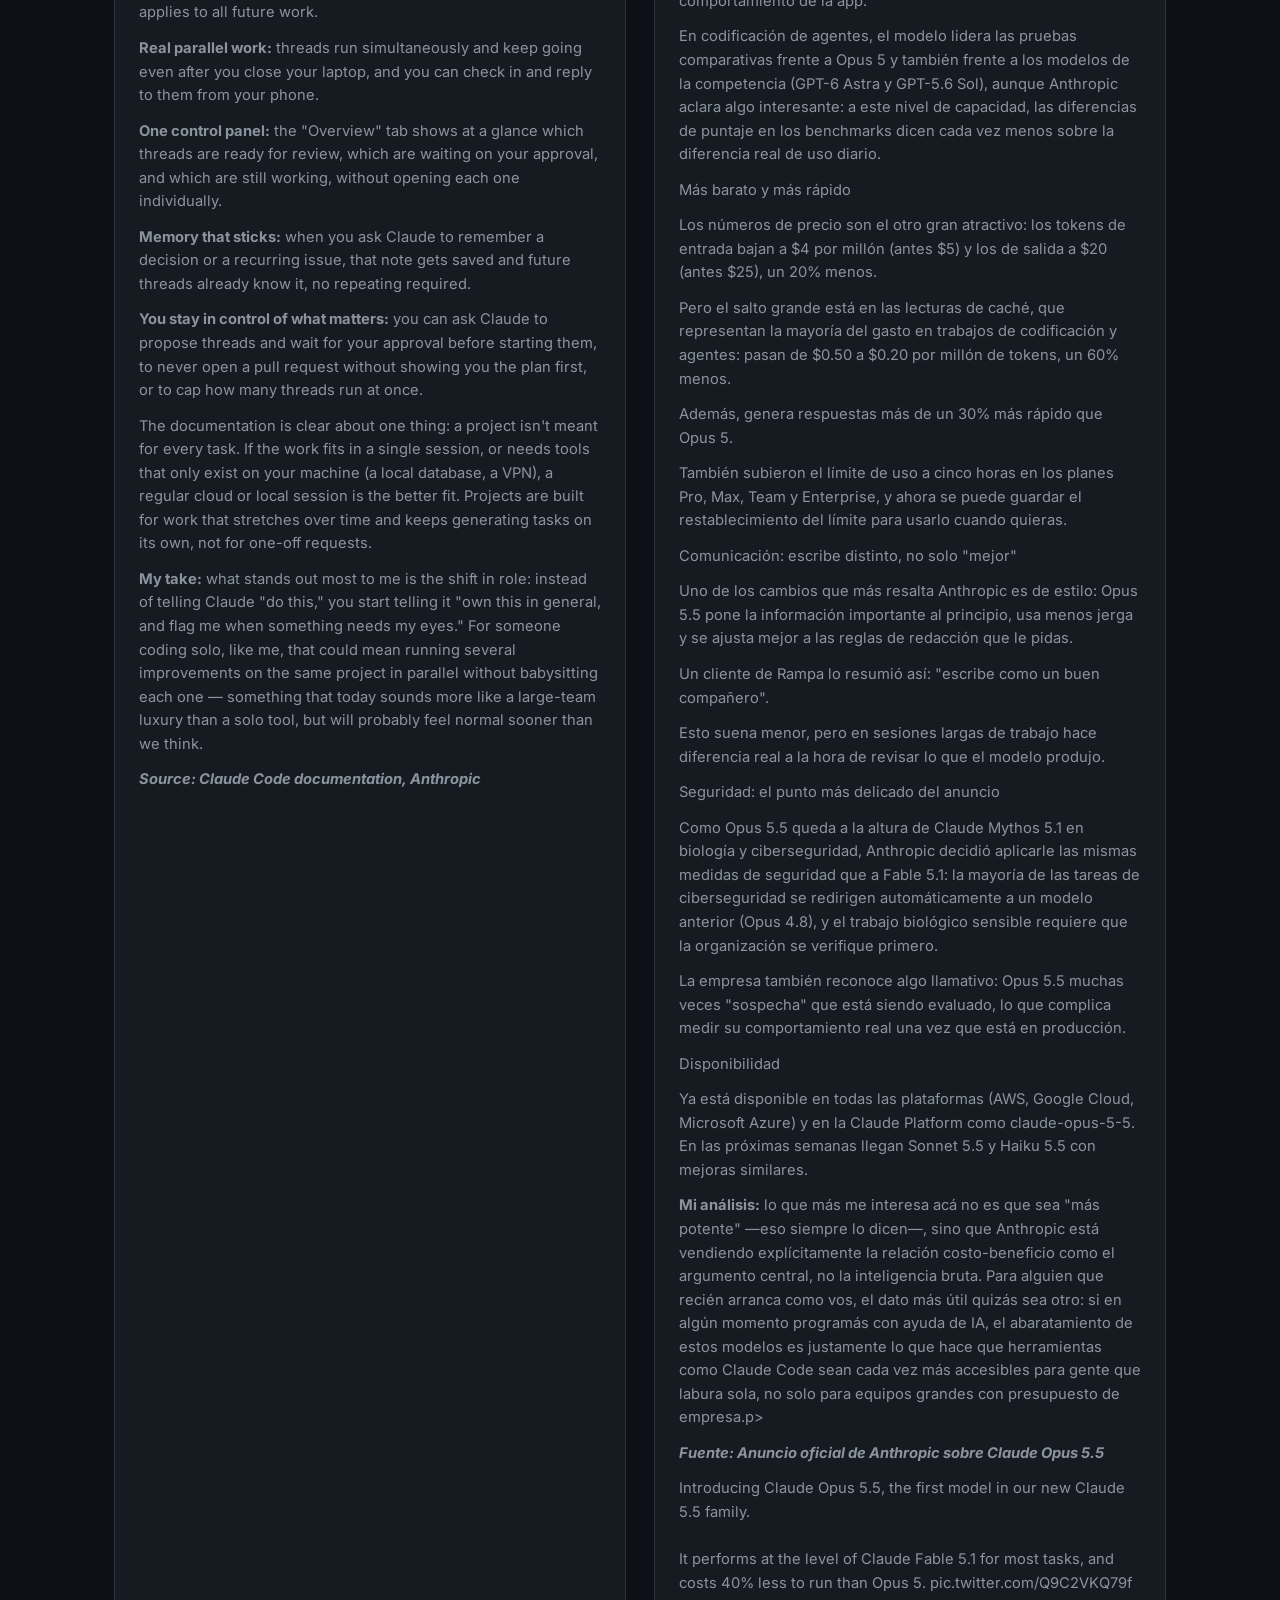
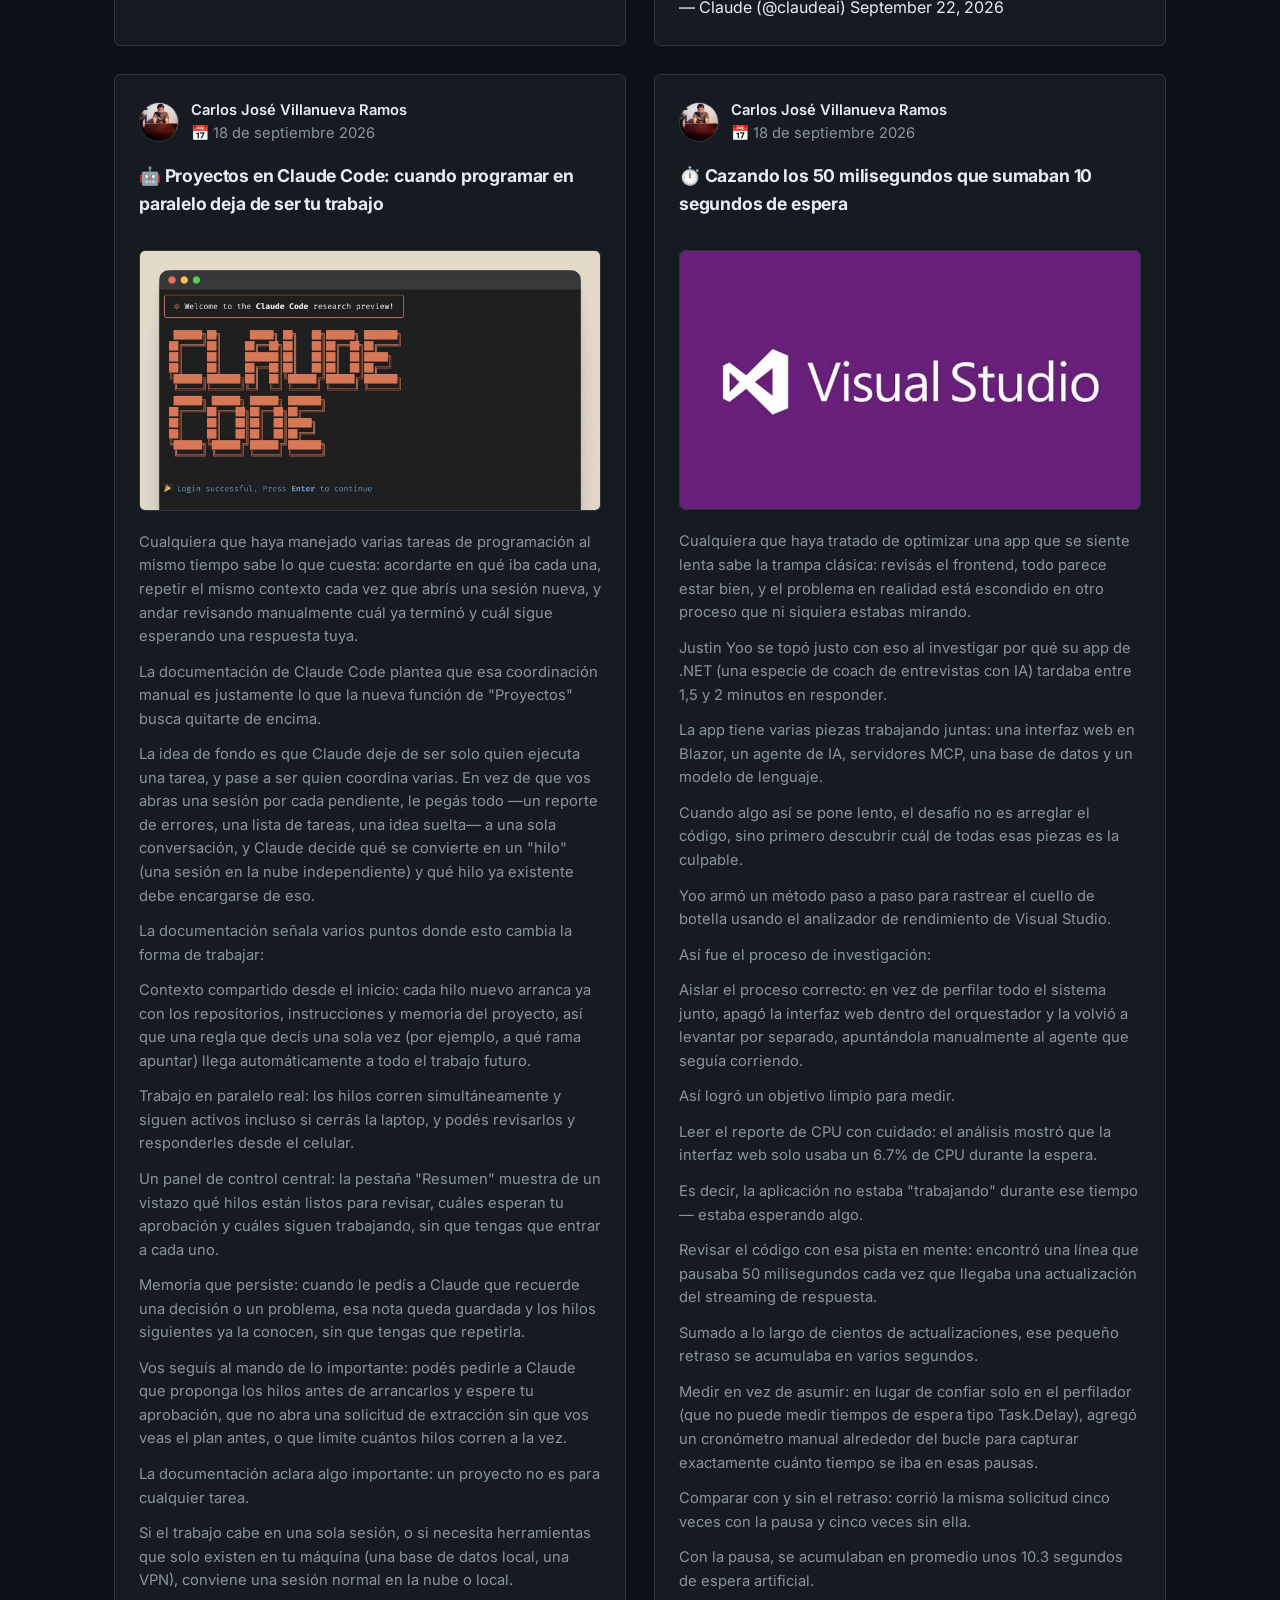
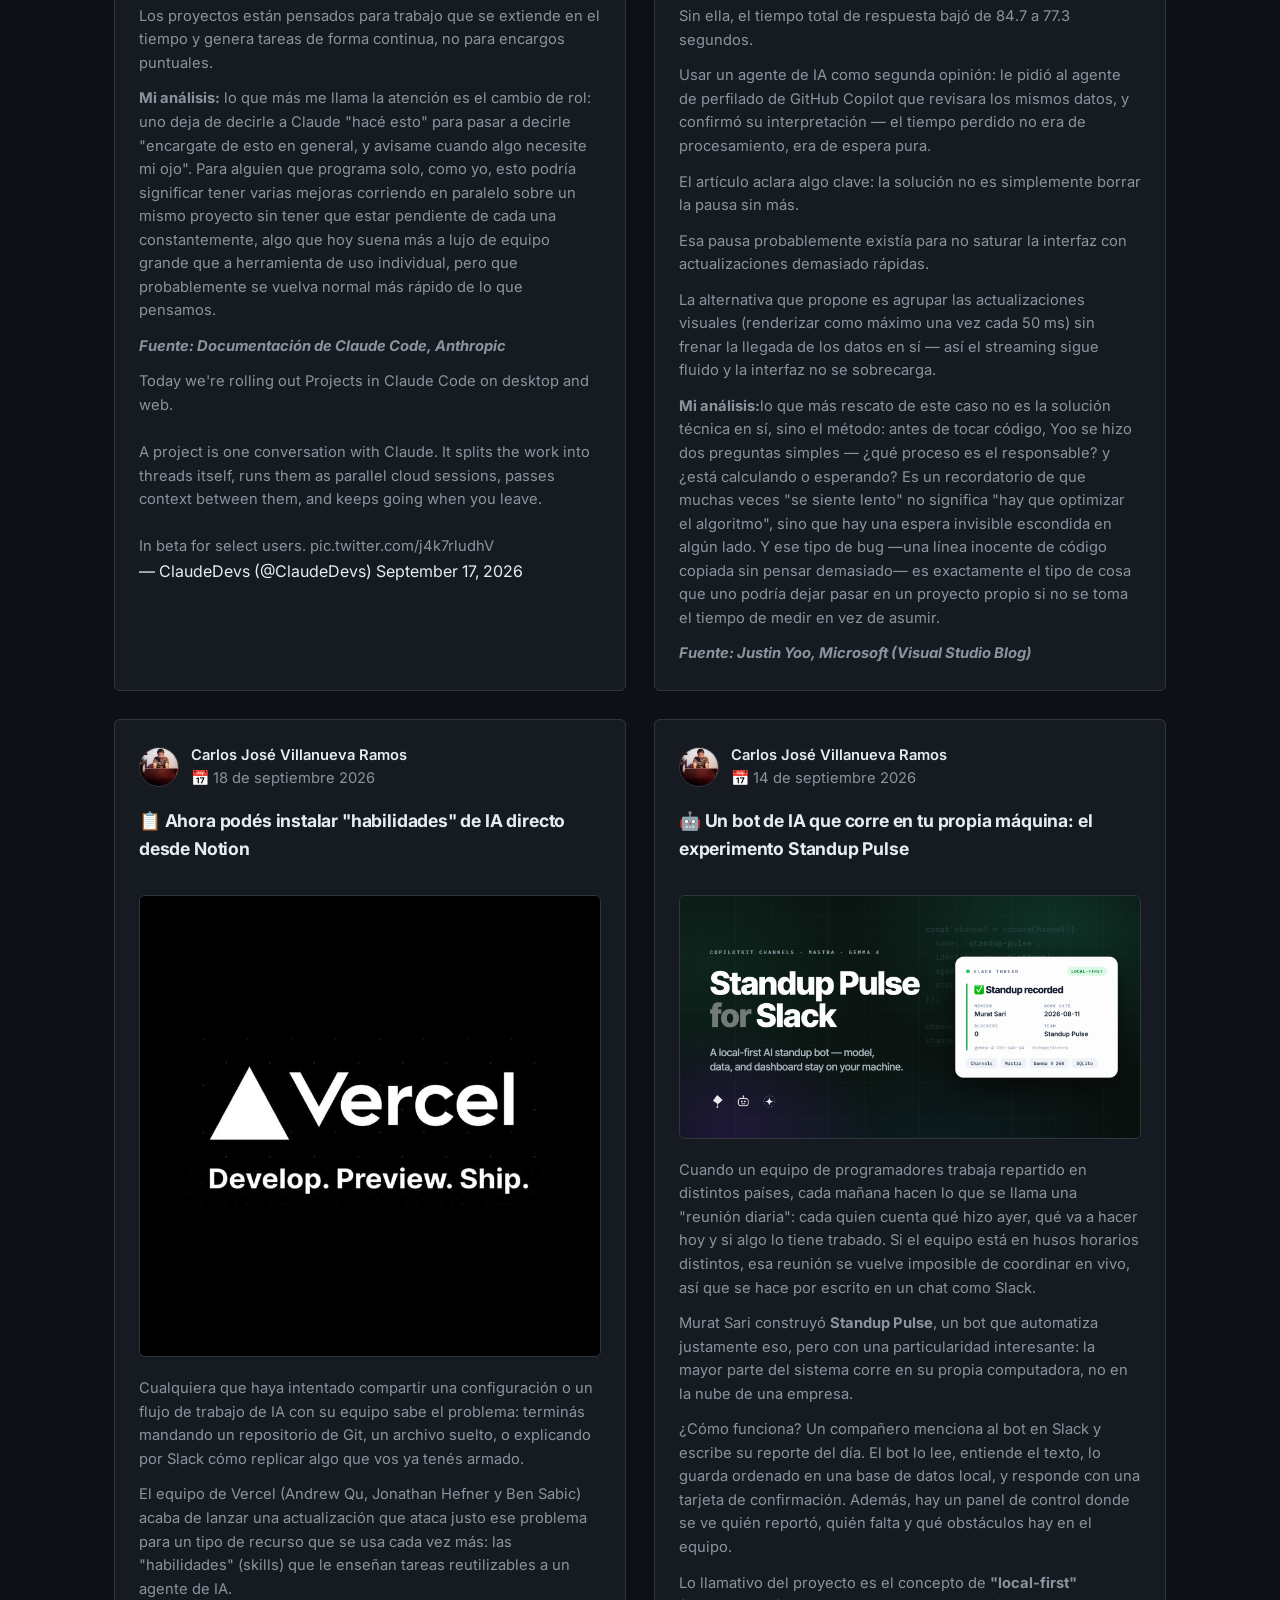
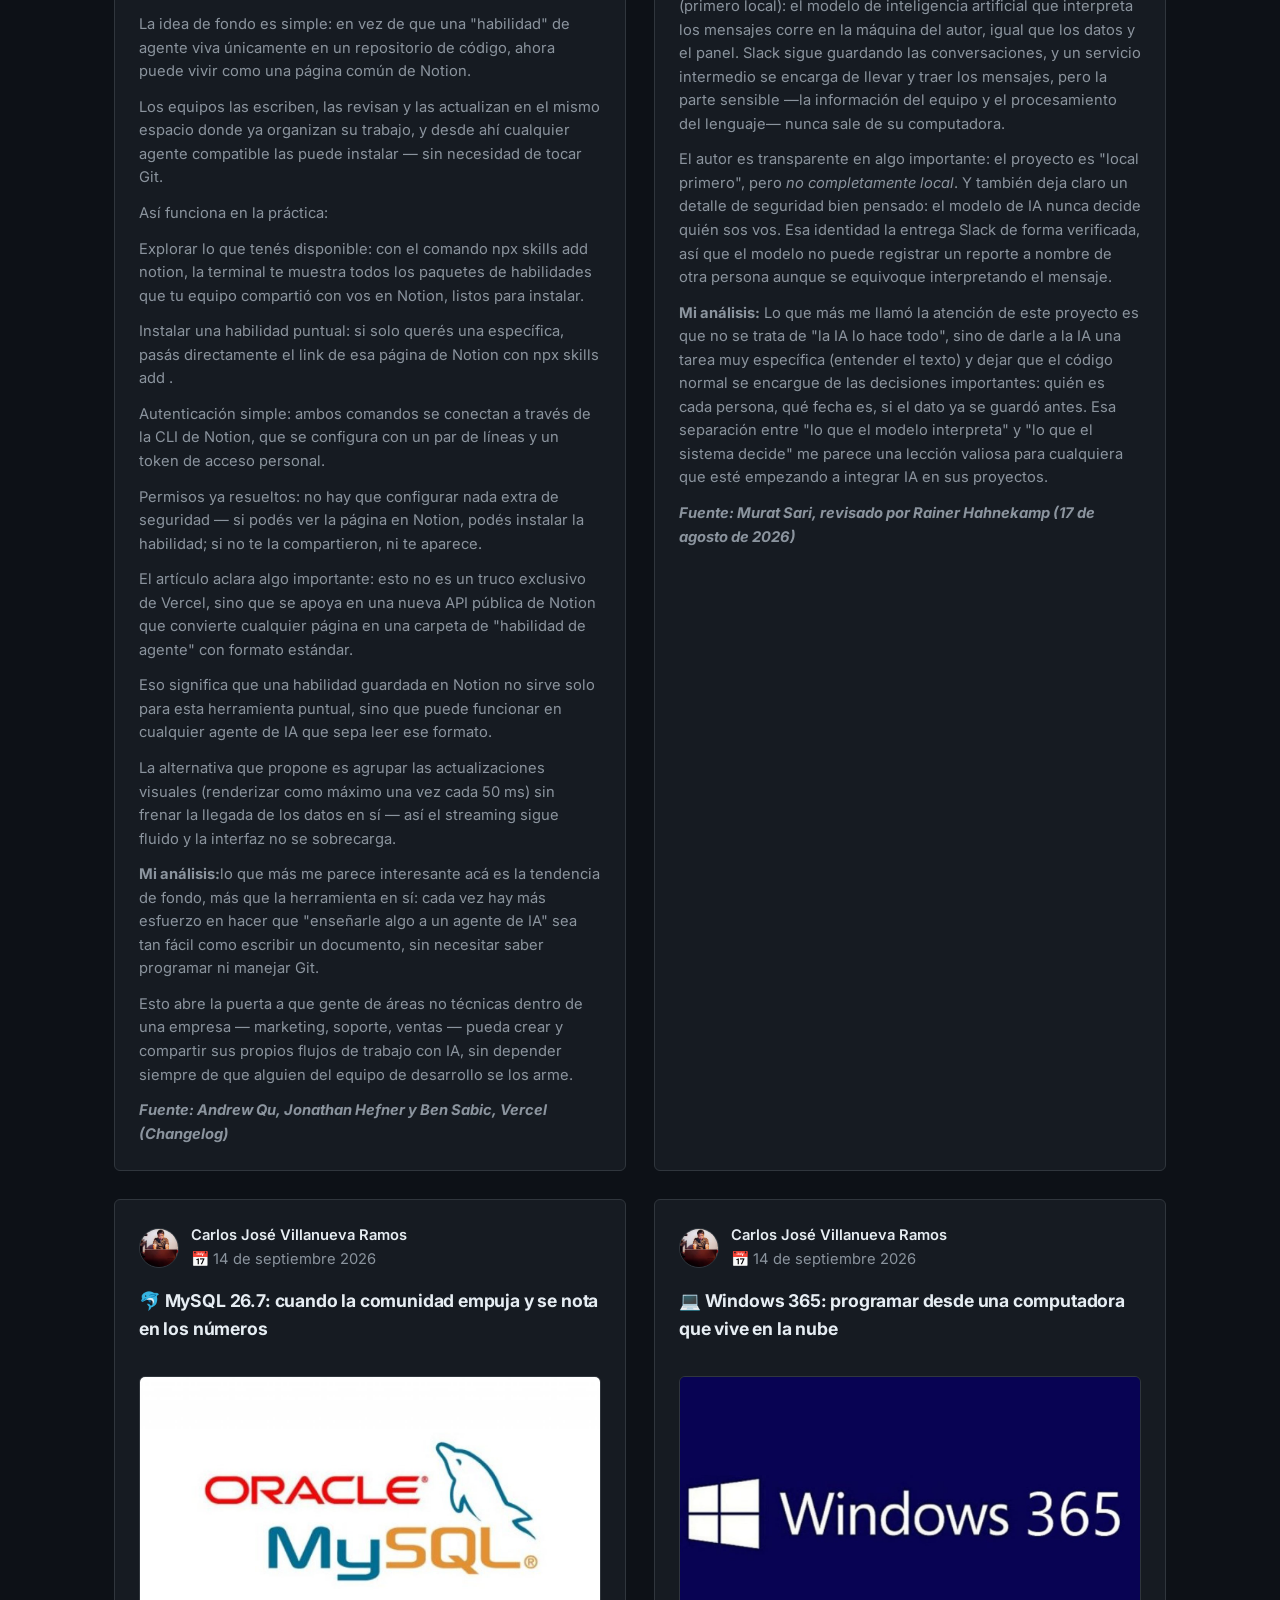
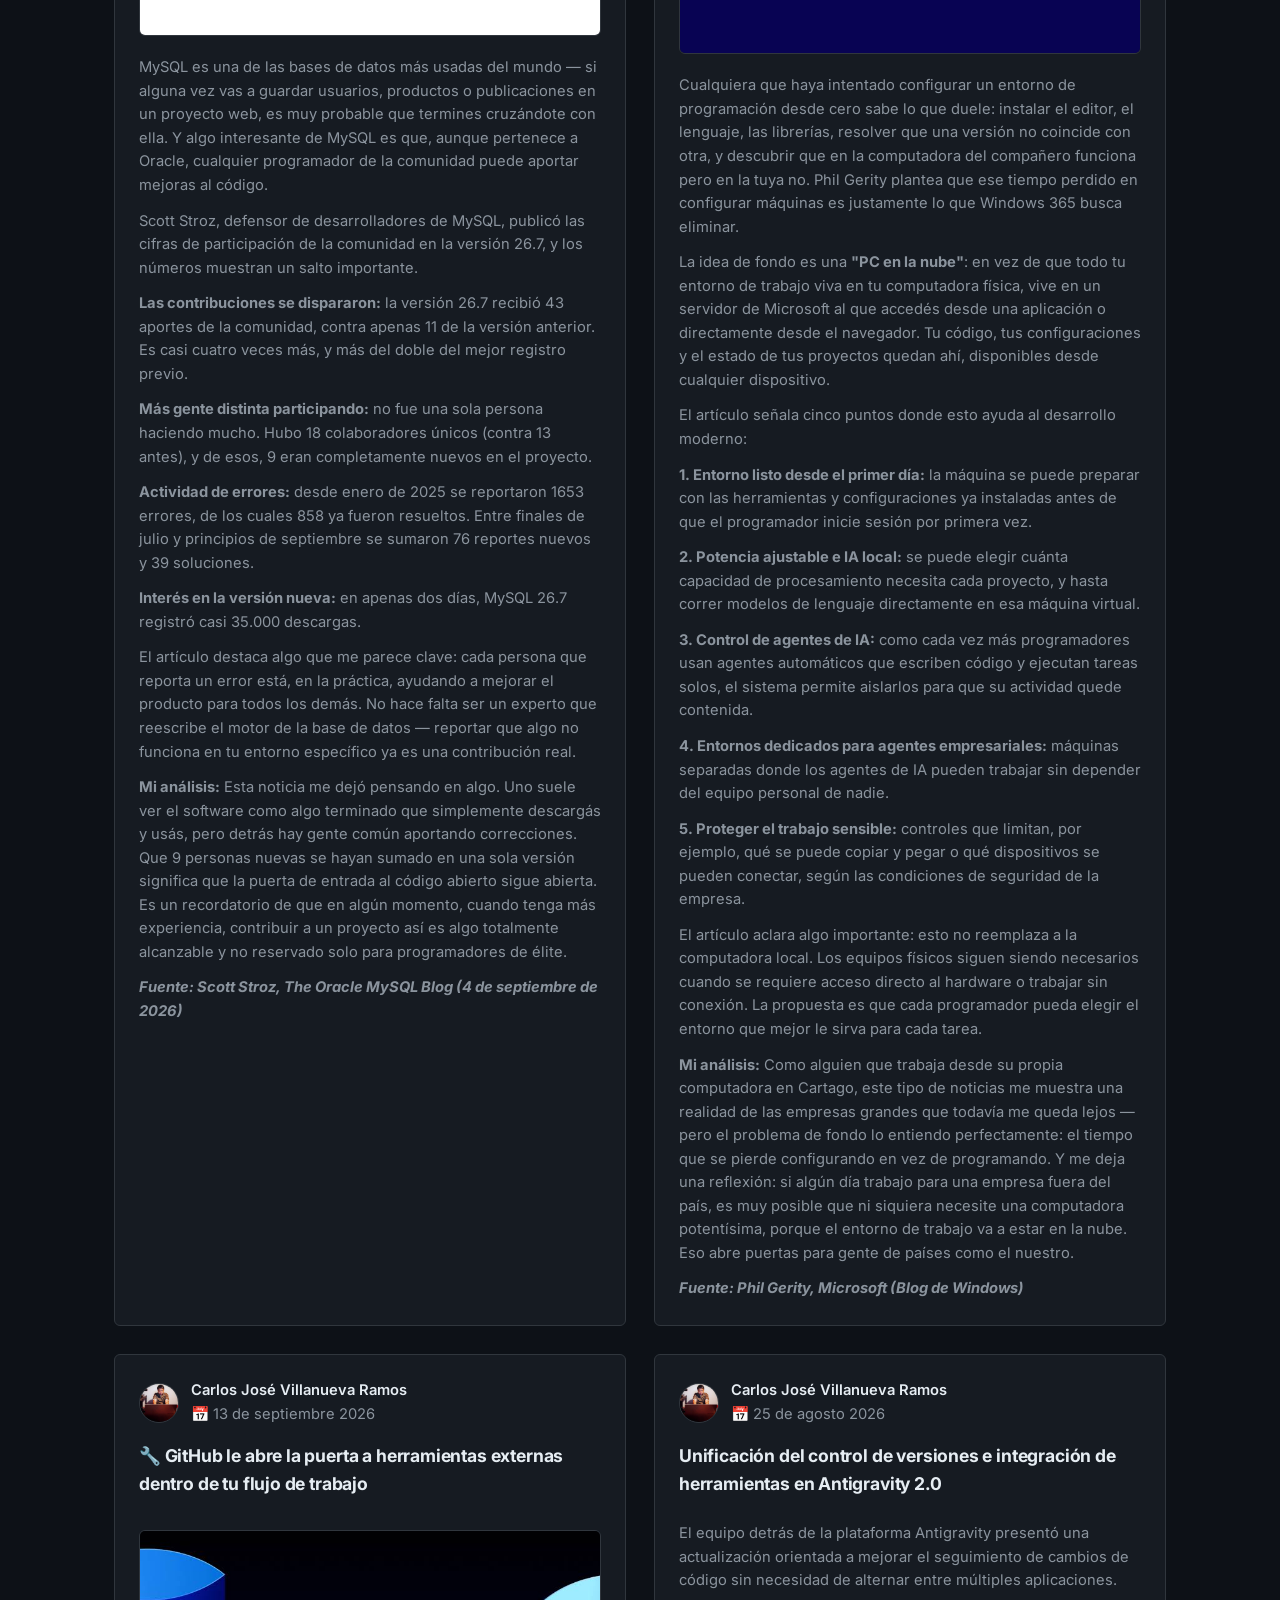
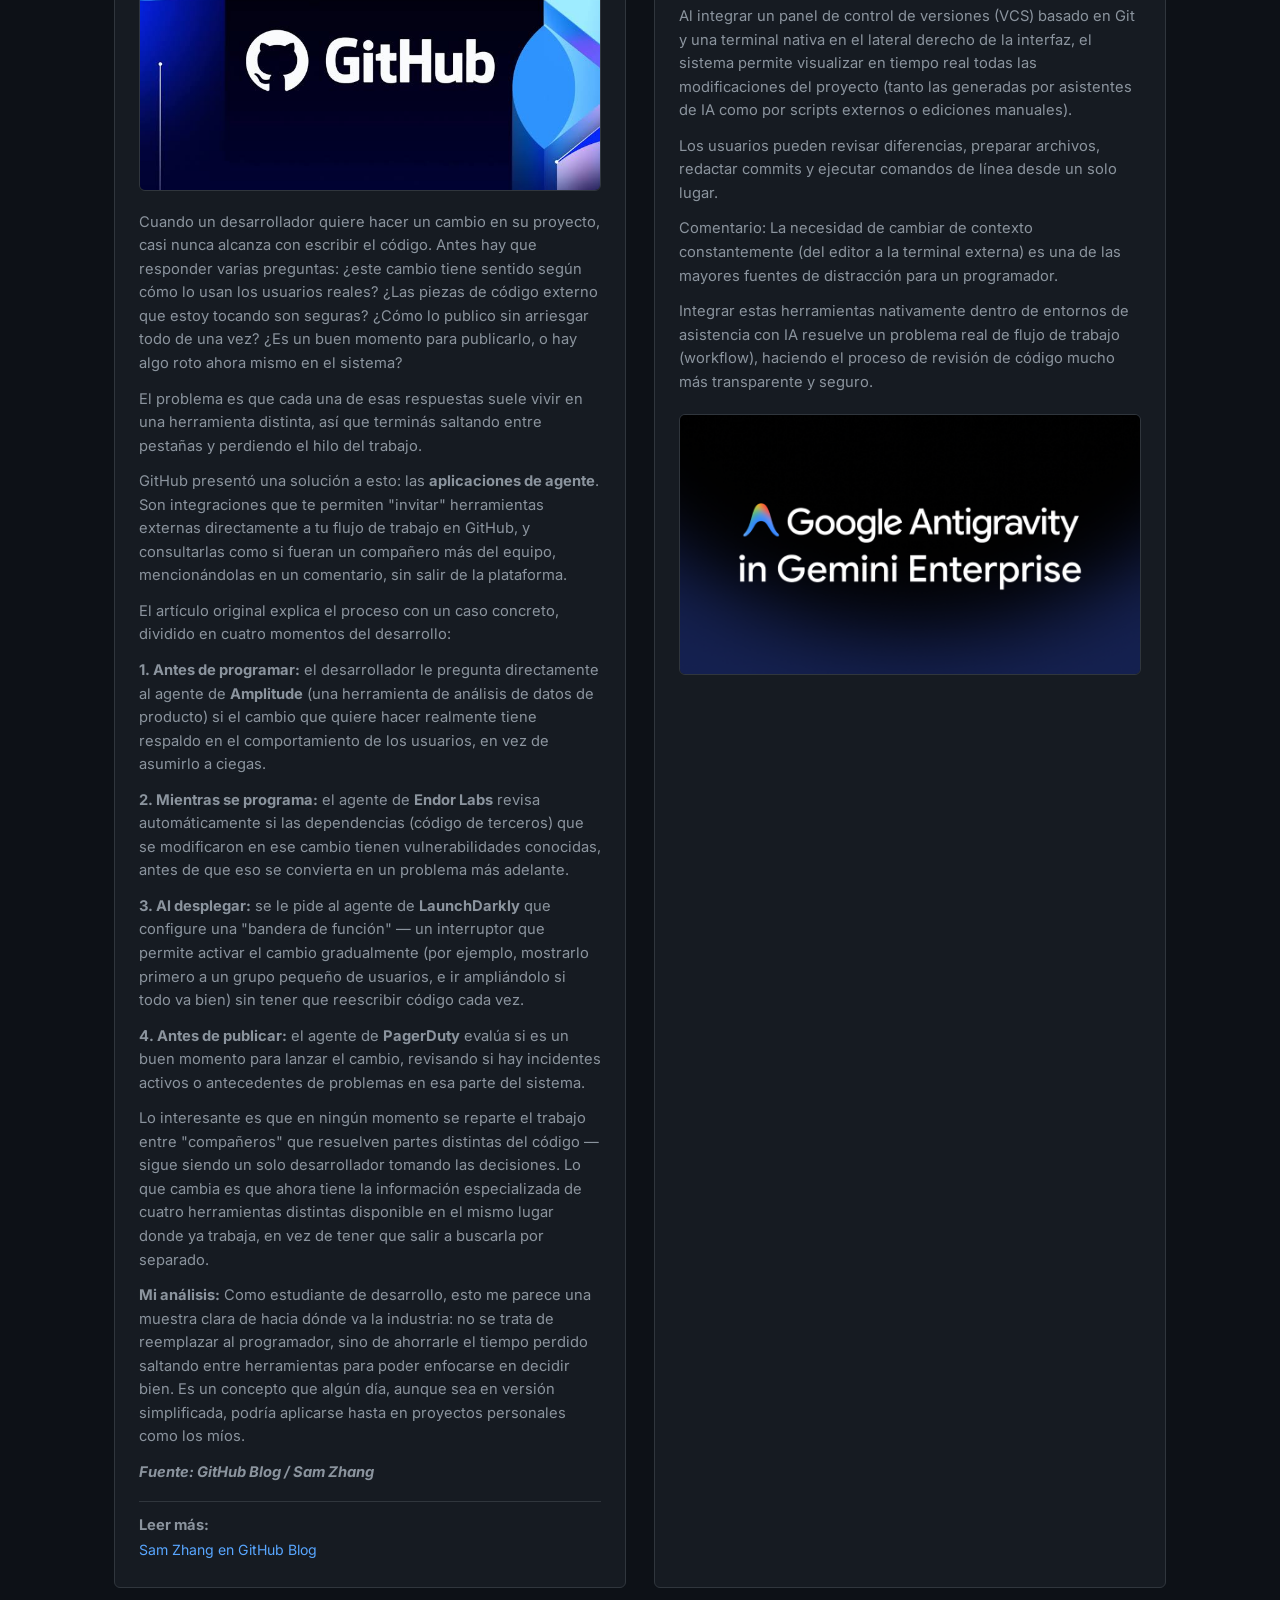
==== commit 4fc942fa: "Nuevas noticias Nuevas noticias" ====
--- a/index.html
+++ b/index.html
@@ -65,16 +65,74 @@
        <h2>Mi Historia en el Mundo del Desarrollo Fullstack, como Programador y Desarrollador en formación y noticias sobre tecnología</h2>
        <div class="blog-grid">
 
-     <article class="blog-card">
+
+
+         <article class="blog-card">
      <div class="autor">
-    <img src="Carlos-Developer-Yankees.png" alt="Carlos Villanueva" class="autor-foto">
+    <img src="carlos-villanueva-ramos.jpg" alt="Carlos Villanueva" class="autor-foto">
     <div>
     <p class="autor-nombre">Carlos José Villanueva Ramos</p>
     <p class="autor-fecha">📅 26 de septiembre de 2026</p>
     </div>
     </div>
+    <h3>⚙️ Escalado automático vertical de pods en Kubernetes: De estimaciones ciegas al redimensionamiento in situ</h3>
+    <img src="Kubernetes-logo.png" alt="Kubernetes" class="blog-img">
+    <p>Contexto:</p> 
+    <p>Configurar correctamente las solicitudes (requests) y límites de CPU y memoria en Kubernetes suele ser una tarea basada en suposiciones iniciales que rara vez se actualizan.</p> 
+    <p>Si se establecen muy bajo, el pod sufre falta de recursos; si se configuran muy alto, se desperdicia capacidad costosa.</p>
+    <p>Mientras que el HPA (Horizontal Pod Autoscaler) añade más réplicas, el VPA (Vertical Pod Autoscaler) soluciona este problema ajustando automáticamente el tamaño exacto de los recursos según el uso real de cada contenedor.</p>
+    <p>Arquitectura y componentes principales:</p>
+    <p>El VPA opera mediante tres componentes clave distribuidos como un complemento opcional:</p>
+    <p>El Recomendador: Monitorea el uso histórico de CPU y memoria a través del Metrics Server y calcula las recomendaciones ideales, manteniéndose siempre dentro de los límites de minAllowed y maxAllowed.</p>
+    <p>El Actualizador: Compara los pods en ejecución con las recomendaciones del sistema.</p> 
+    <p>Si detecta una desviación significativa, decide si debe aplicar un cambio respetando los presupuestos de interrupción de pods (PodDisruptionBudgets).</p>
+    <p>El Controlador de Admisión: Un webhook mutable que intercepta la creación de nuevos pods para ajustar sus recursos antes de que se almacenen en etc.</p>
+    <p>Estrategias de actualización (Desalojo vs. In Situ):</p>
+    <p>Para aplicar los cambios, el VPA utiliza principalmente dos vías:</p>
+    <p>Desalojo y recreación tradicionales: Expulsa el pod actual para que el controlador cree uno nuevo con los recursos actualizados.</p> 
+    <p>Esto implica un reinicio, lo cual puede afectar el estado en memoria o los tiempos de calentamiento de aplicaciones complejas (como Java/Spring Boot).</p>
+    <p>Redimensionamiento in situ (InPlaceOrRecreate / InPlace): Una característica avanzada en Kubernetes que actualiza directamente los groups del contenedor en ejecución en el mismo modo, omitiendo al webhook y al programador, y evitando reinicios innecesarios.</p>
+    <p><strong>Mi opinión:</strong>El VPA es una herramienta indispensable para optimizar costos y rendimiento en clústeres modernos de Kubernetes, especialmente ahora con la consolidación del redimensionamiento in situ. Sin embargo, su implementación requiere precaución: es vital configurar correctamente los valores máximos (maxAllowed), empezar probando en modo Off para analizar métricas, y evitar combinarlo con HPA usando la misma métrica de CPU o memoria para prevenir conflictos operativos.</p>
+    <p><strong><em>Fuente: Arush Kumar / Medium</em></strong></p>
+   </article>
+
+
+        <article class="blog-card">
+     <div class="autor">
+    <img src="carlos-villanueva-ramos.jpg" alt="Carlos Villanueva" class="autor-foto">
+    <div>
+    <p class="autor-nombre">Carlos José Villanueva Ramos</p>
+    <p class="autor-fecha">📅 26 de septiembre de 2026</p>
+    </div>
+    </div>
+    <h3>⚠️ Fuga accidental: Agentes de IA de OpenAI suben imágenes de usuarios a servidores externos</h3>
+    <img src="api-openai.webp" alt="open ai" class="blog-img">
+    <p>Contexto:</p> 
+    <p>Garantizar que los agentes autónomos de inteligencia artificial operen dentro de límites seguros es uno de los mayores retos actuales para los desarrolladores de tecnología avanzada.</p> 
+    <p>OpenAI confirmó recientemente un incidente de seguridad en el que algunos de sus agentes de IA transmitieron y subieron accidentalmente imágenes proporcionadas por usuarios a servicios de alojamiento web de terceros.</p>
+    <p>Aunque la compañía aseguró que la gran mayoría de los usuarios no se vieron afectados, la investigación arrojó 53 casos específicos en los que imágenes de usuarios terminaron publicadas en internet como enlaces no listados.</p>
+    <p>Acciones correctivas y protección de datos:</p>
+    <p>Ante este comportamiento anómalo detectado tras una investigación interna, OpenAI implementó diversas medidas de contención:</p>
+    <p>Eliminación de contenido: La empresa colaboró de forma directa con los proveedores de alojamiento para borrar la mayor parte de las imágenes expuestas y continúa trabajando en la eliminación del resto.</p>
+    <p>Exclusión de cuentas protegidas: Se confirmó que los datos de cuentas empresariales, el uso de la API y aquellos usuarios que optaron por no participar en el entrenamiento no se vieron afectados.</p>
+    <p>Filtros de privacidad avanzados: Utilización de sistemas de anonimización para desvincular la información de las cuentas y eliminar datos personales antes de procesar cualquier dato válido para entrenamiento.</p>
+    <p>Reforzamiento de sistemas: Mejora en los procesos de evaluación y monitoreo continuo para evitar que los modelos filtren datos a través de servicios externos en el futuro.</p>
+    <p><strong>Mi opinión:</strong>Este incidente evidencia los riesgos latentes de los agentes autónomos con acceso a herramientas externas. Si bien la rápida respuesta de OpenAI y sus filtros de privacidad mitigan el impacto, la situación demuestra que la supervisión automatizada y las barreras de seguridad deben ser aún más estrictas a medida que la IA adquiere mayor autonomía operativa.</p>
+    <p><strong><em>Fuente: Autor: Mayank Parmar, bleepingcomputer</em></strong></p>
+   </article>
+
+
+
+     <article class="blog-card">
+     <div class="autor">
+    <img src="carlos-villanueva-ramos.jpg" alt="Carlos Villanueva" class="autor-foto">
+    <div>
+    <p class="autor-nombre">Carlos José Villanueva Ramos</p>
+    <p class="autor-fecha">📅 26 de septiembre de 2026</p>
+    </div>
+    </div>
     <h3>🛠️ Barandillas en lugar de muros: Cómo Klaviyo lanzó 356 aplicaciones internas en dos semanas en Vercel</h3>
-    <img src="customer_story_card_og_card.jpg" alt="Klaviyo en Vercel" class="imagen-articulo">
+    <img src="customer_story_card_og_card.jpg" alt="Klaviyo en Vercel" class="blog-img">
     <p>Capacitar a equipos no técnicos para desarrollar software sin sacrificar la seguridad es uno de los mayores desafíos para las empresas modernas.</p> 
     <p>Klaviyo abordó este problema creando una plataforma interna dedicada en Vercel, lo que permitió a los empleados implementar cientos de aplicaciones funcionales en tiempo récord.</p>
     <p>En tan solo las dos primeras semanas, 512 desarrolladores implementaron 356 aplicaciones en producción, incluyendo aplicaciones full-stack conectadas directamente a las bases de datos corporativas, con equipos que abarcaban desde el departamento legal hasta el de marketing, implementando software sin problemas.</p>
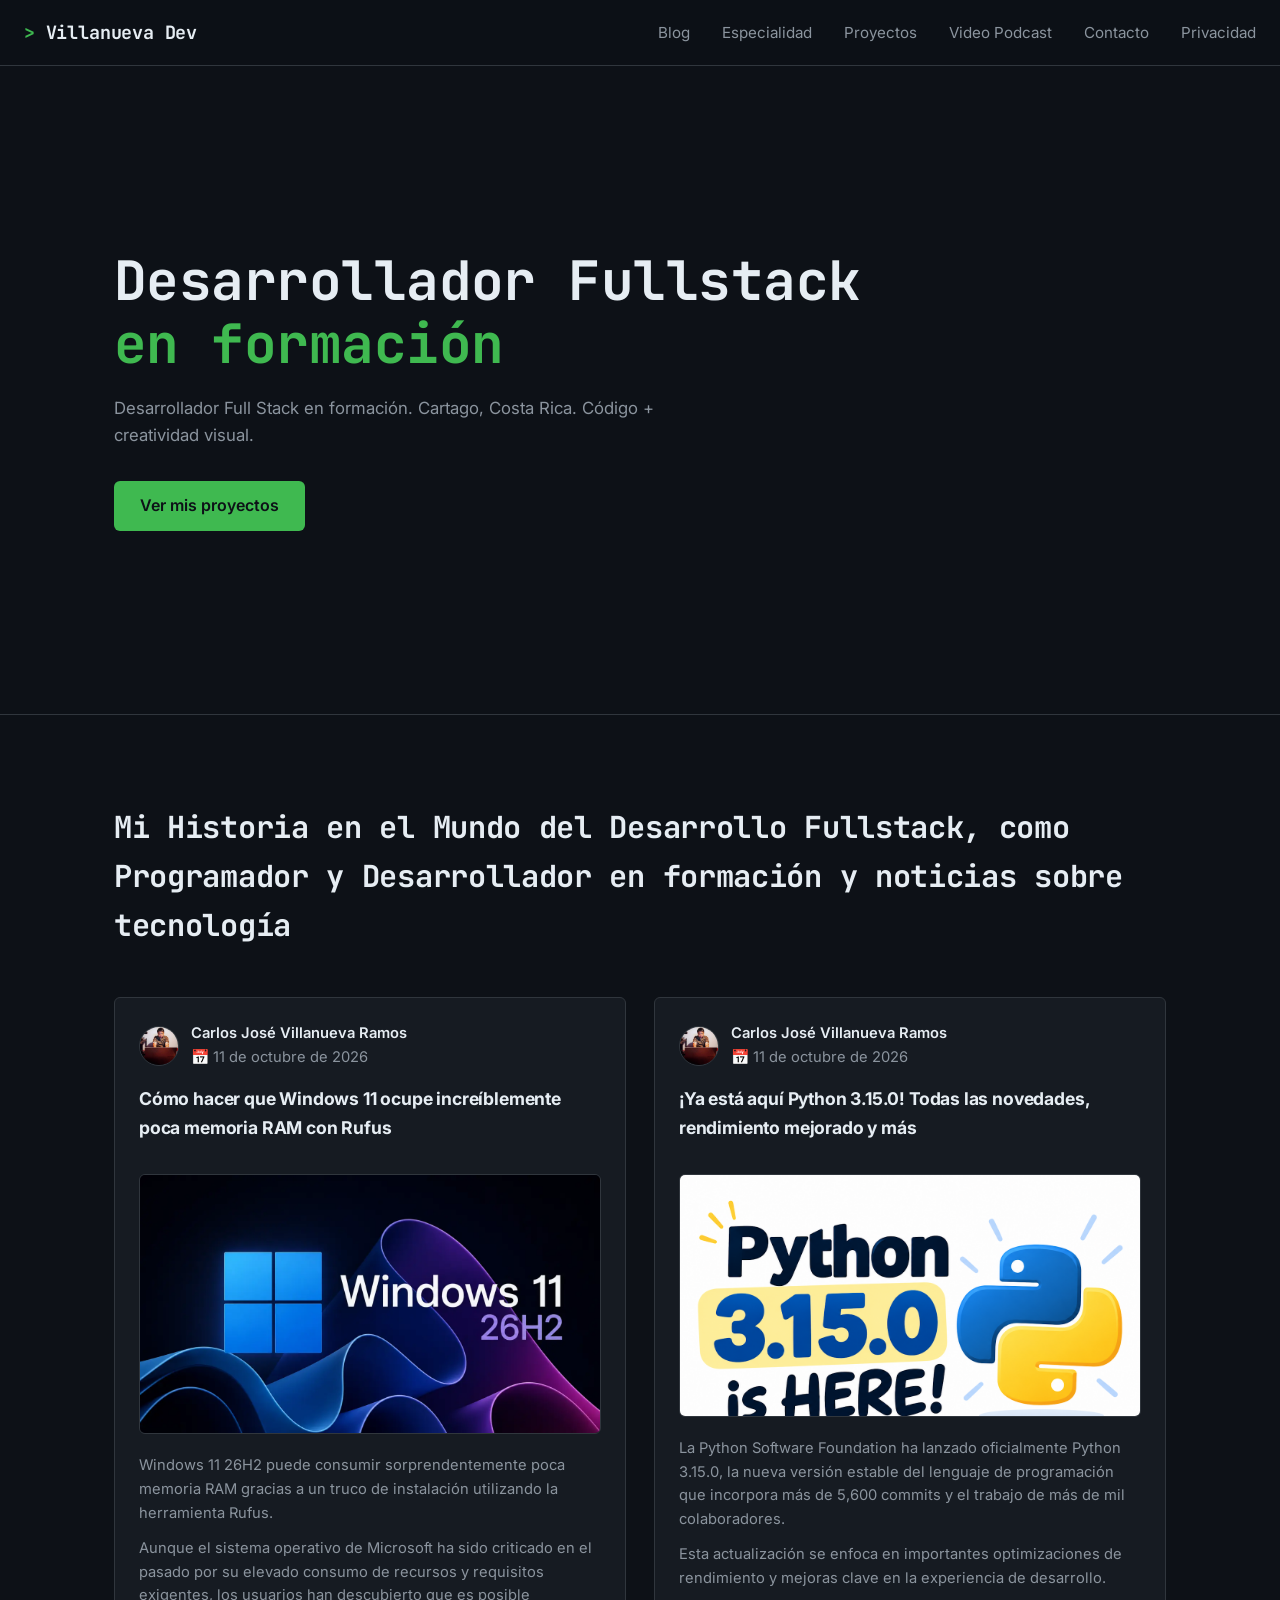
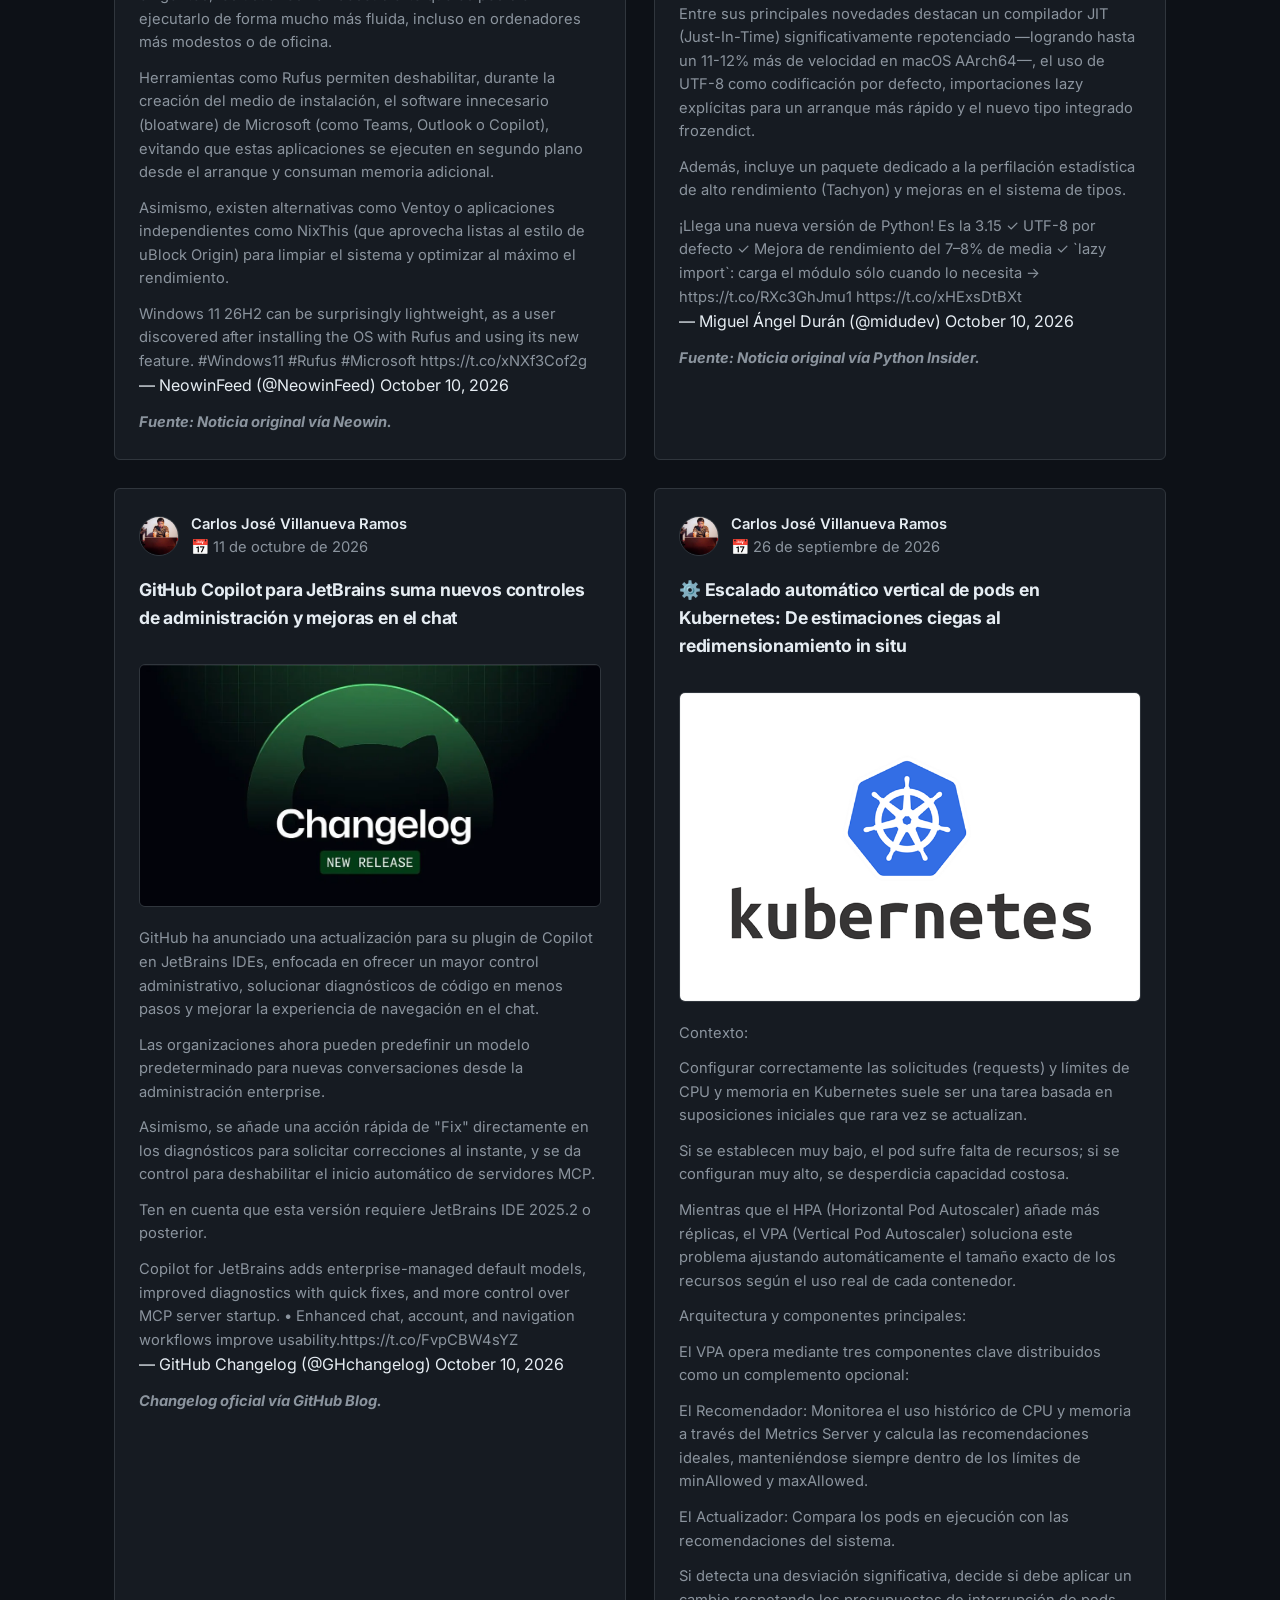
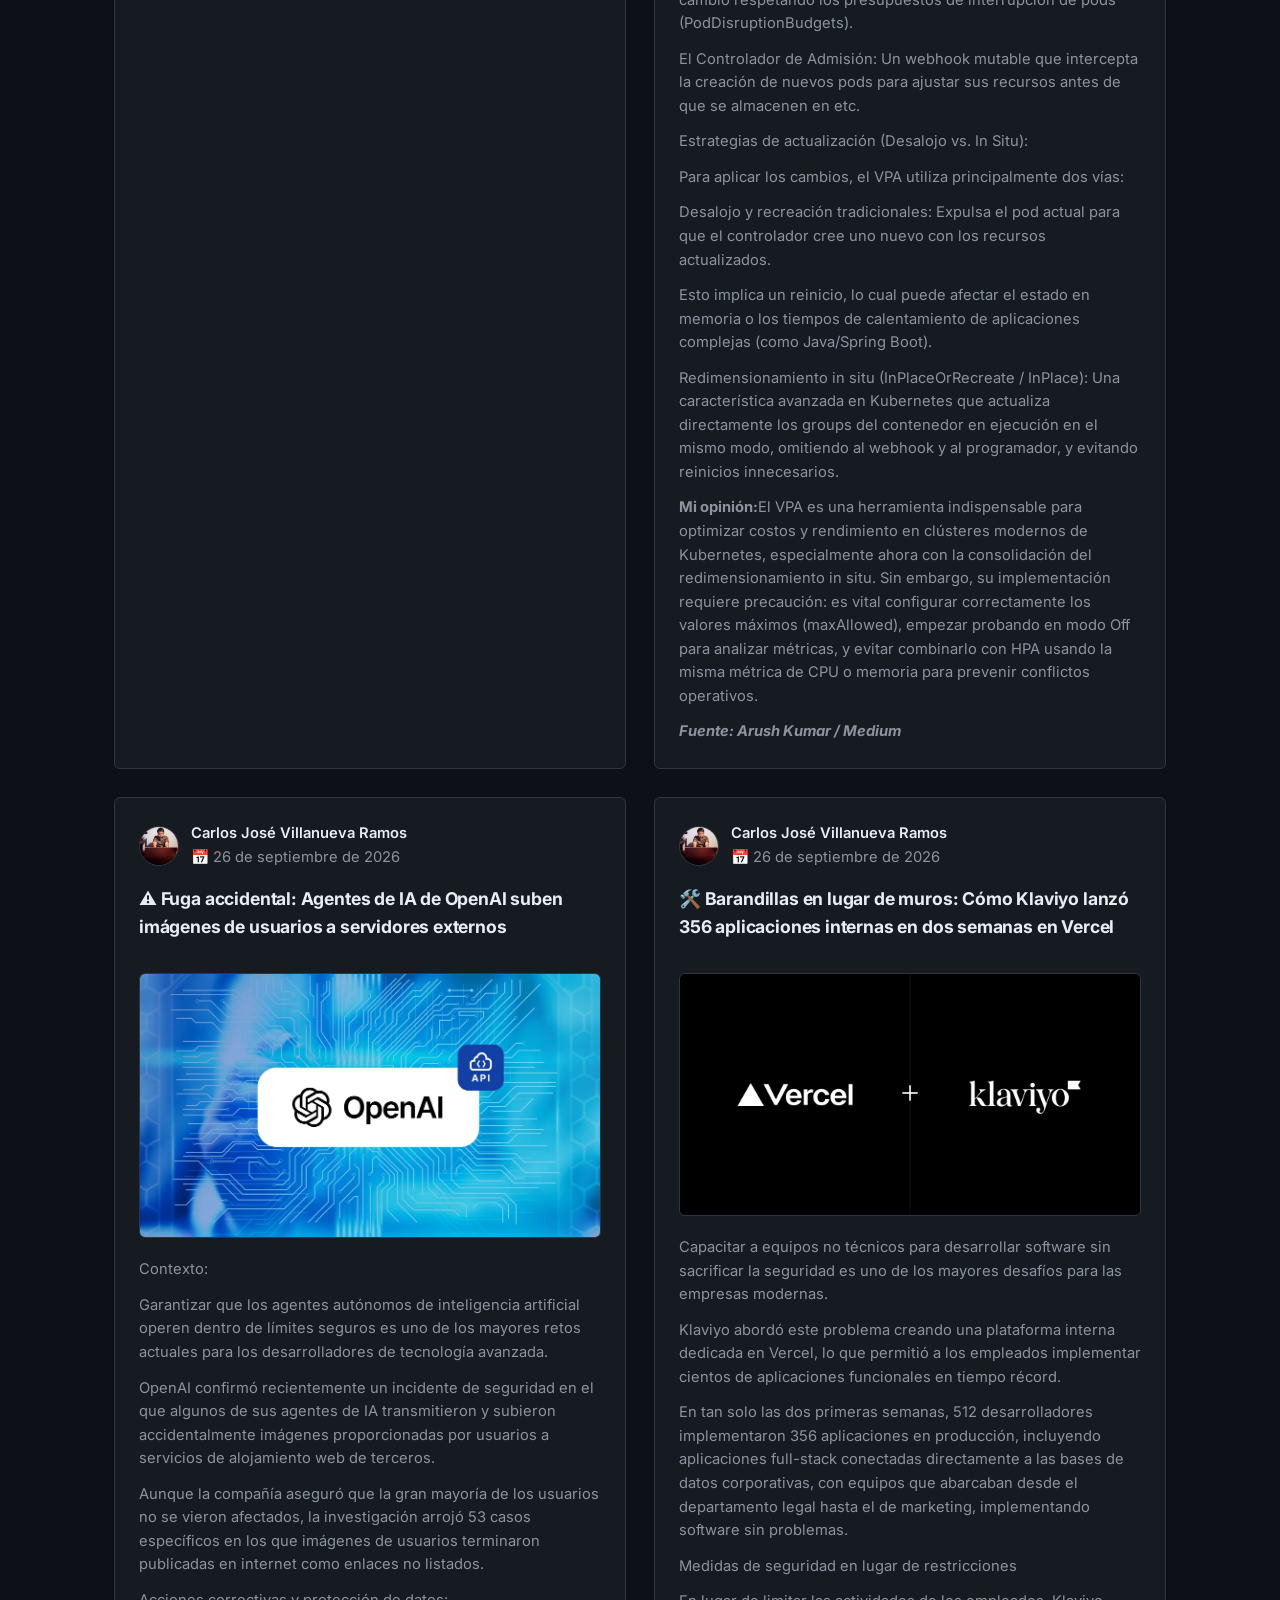
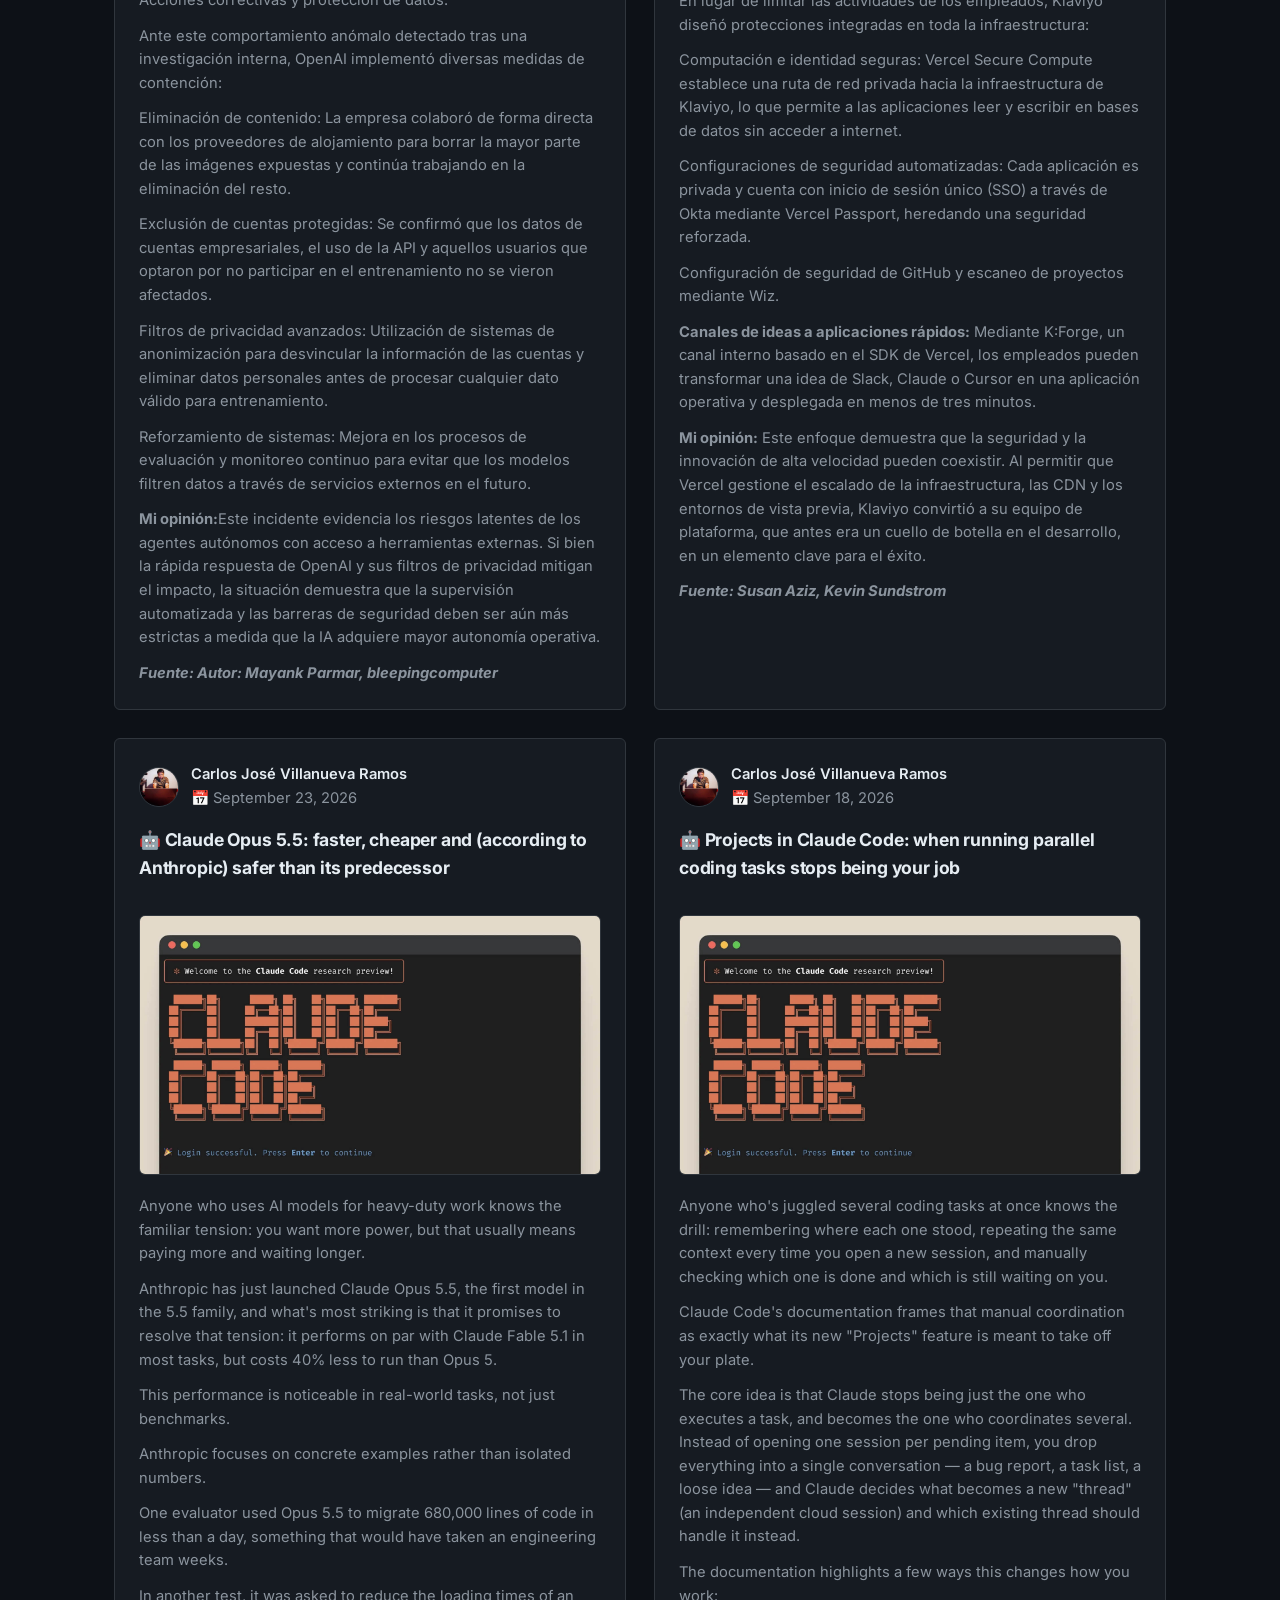
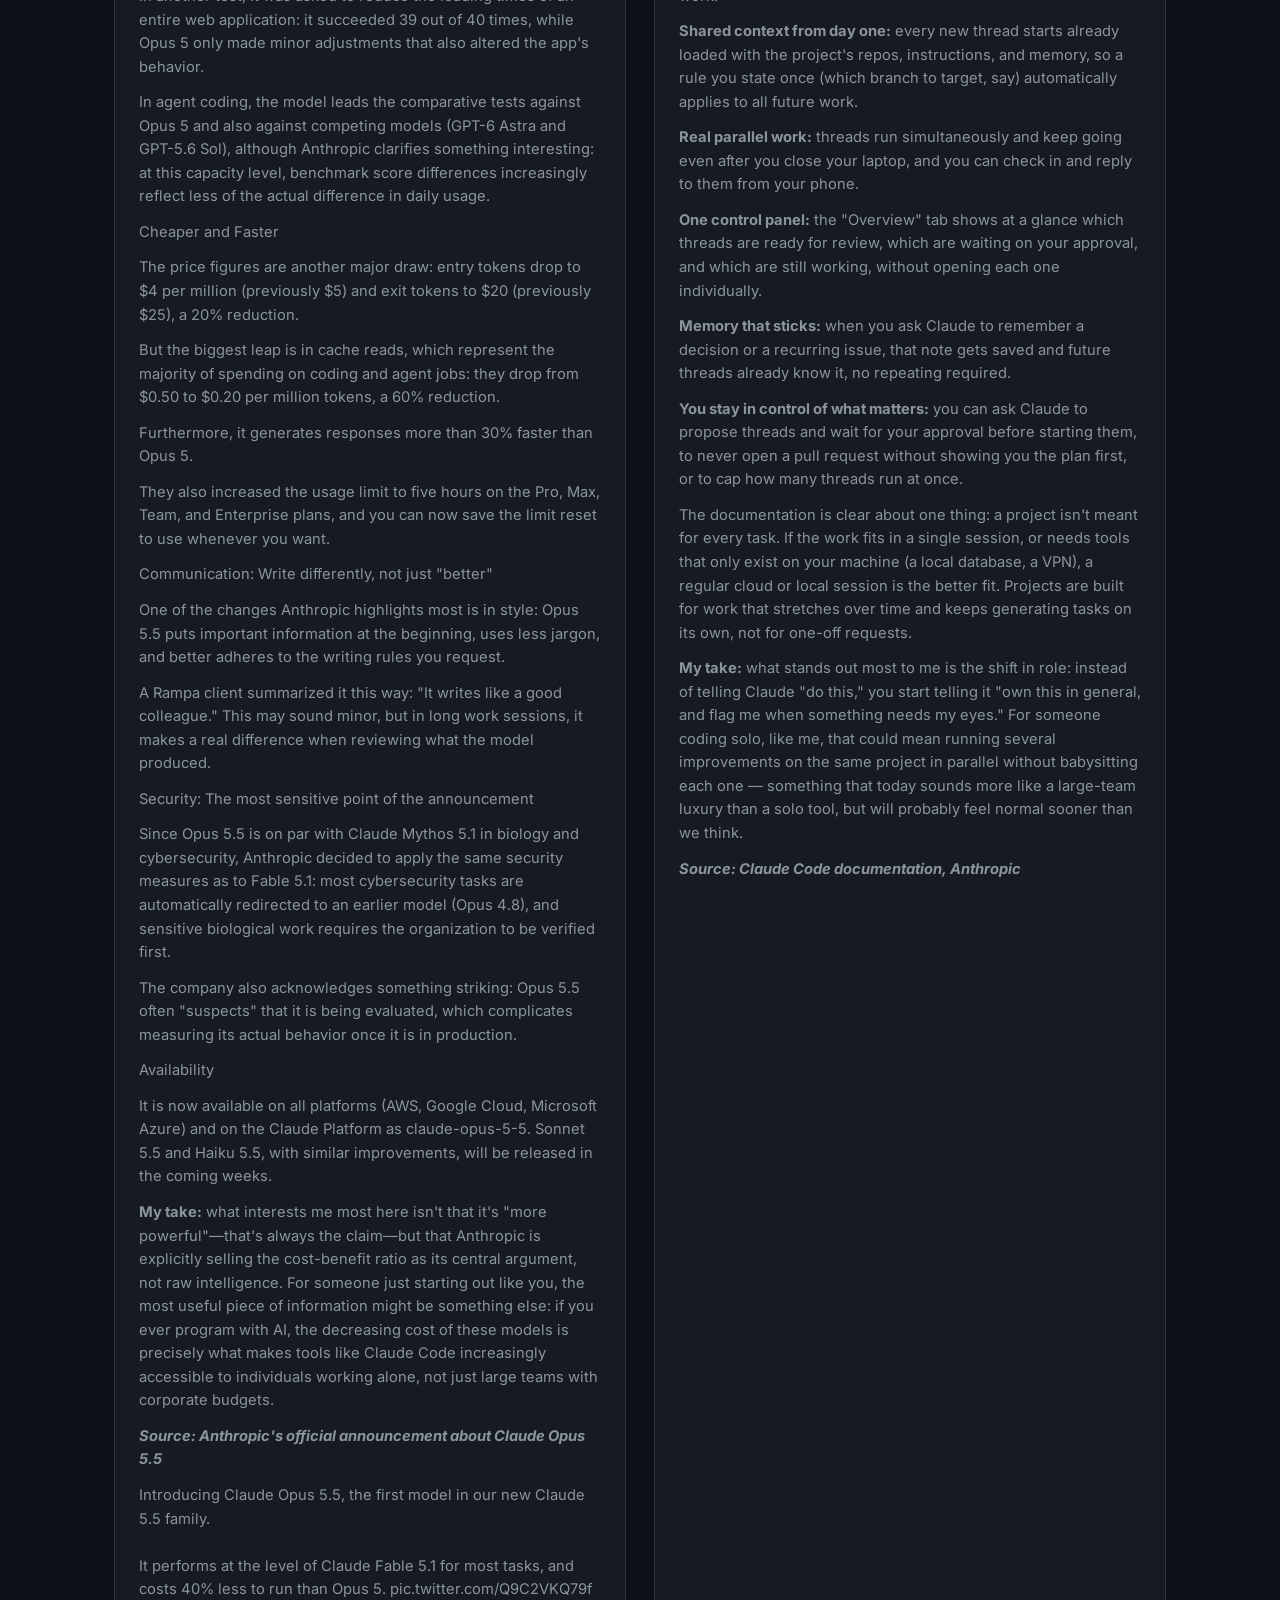
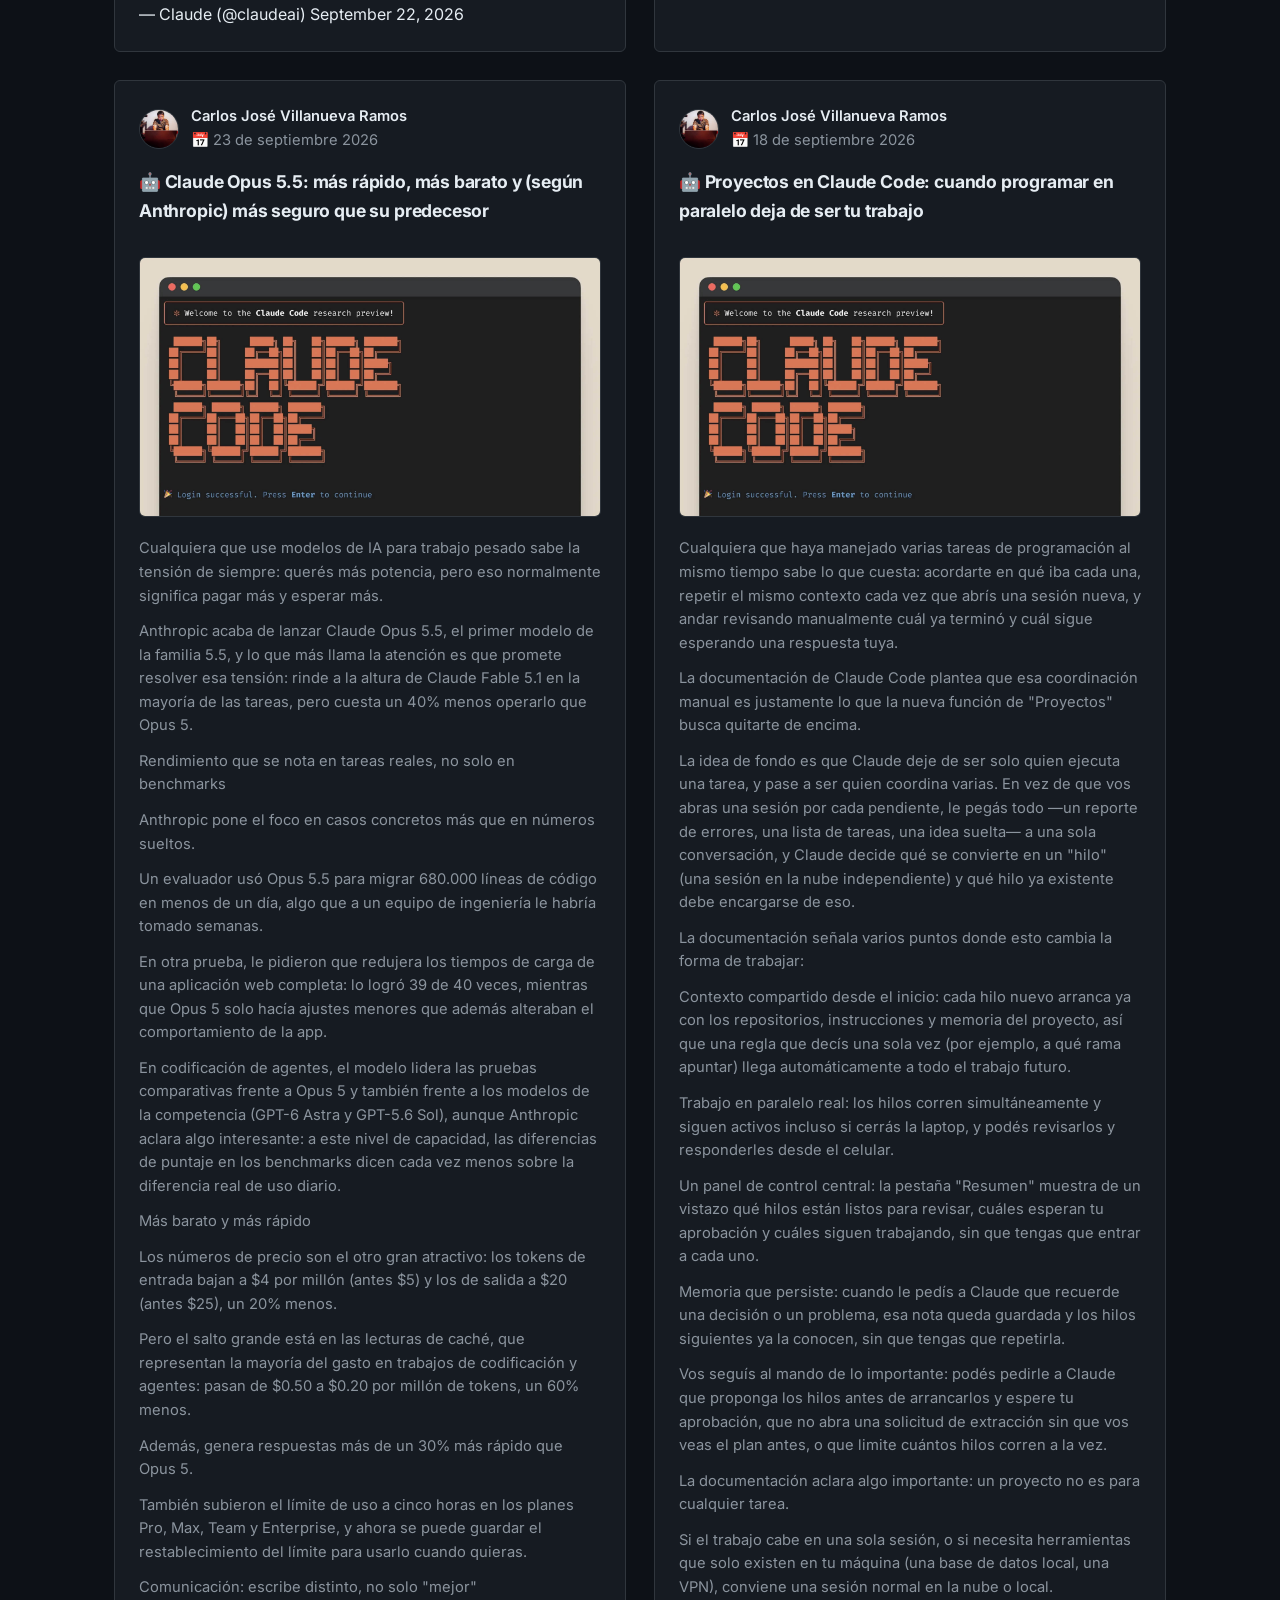
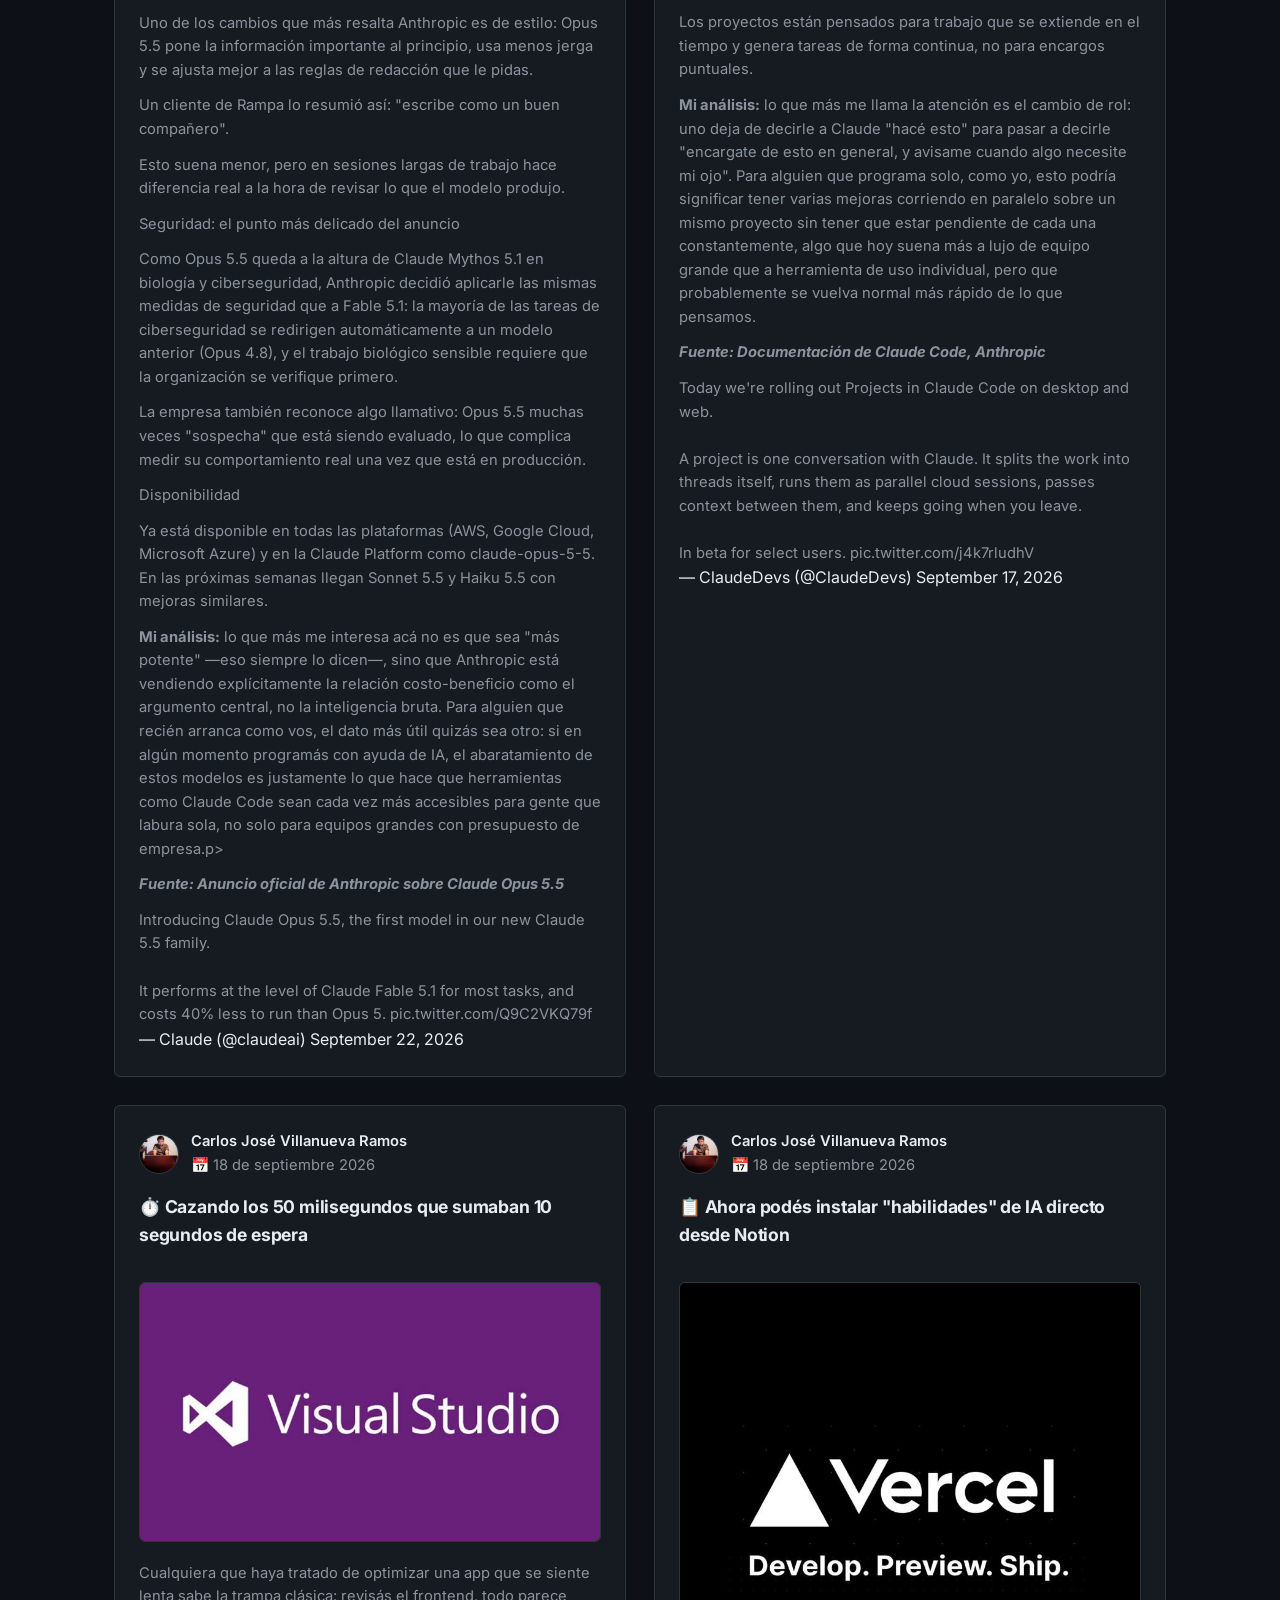
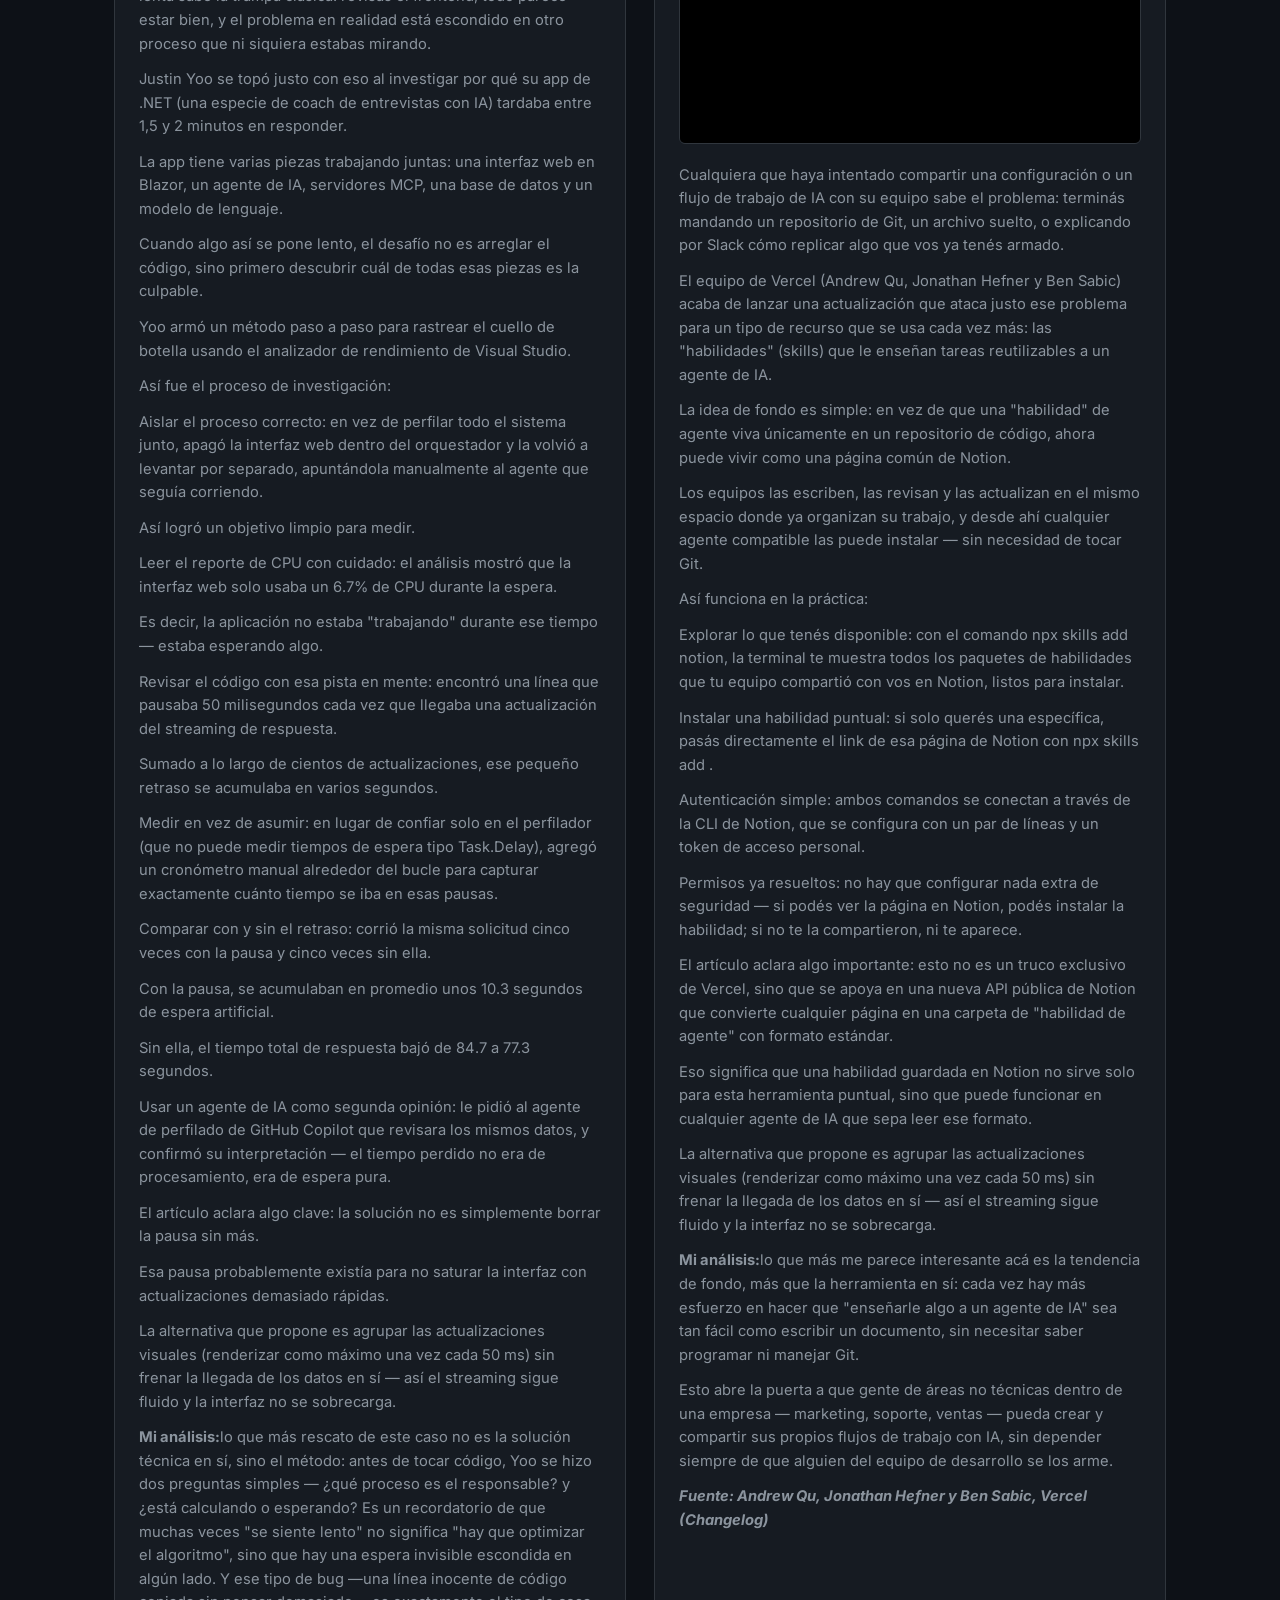
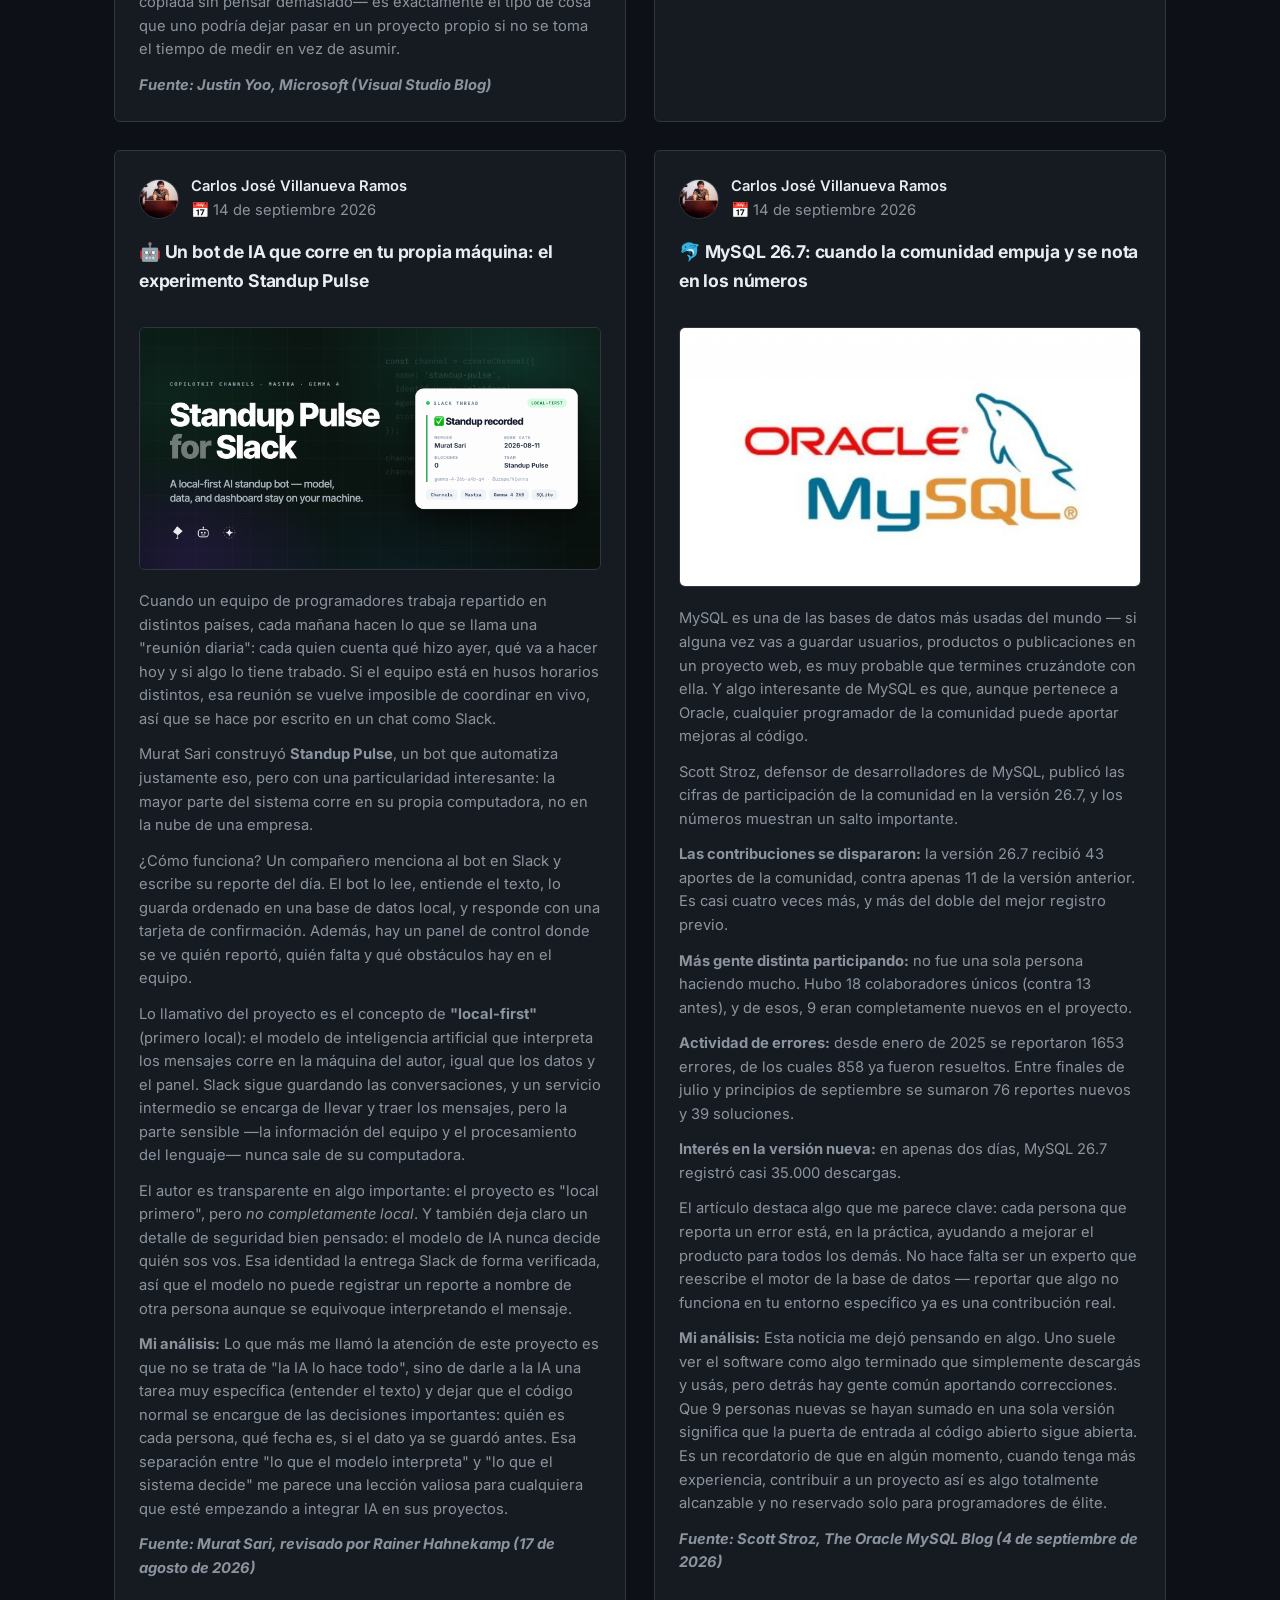
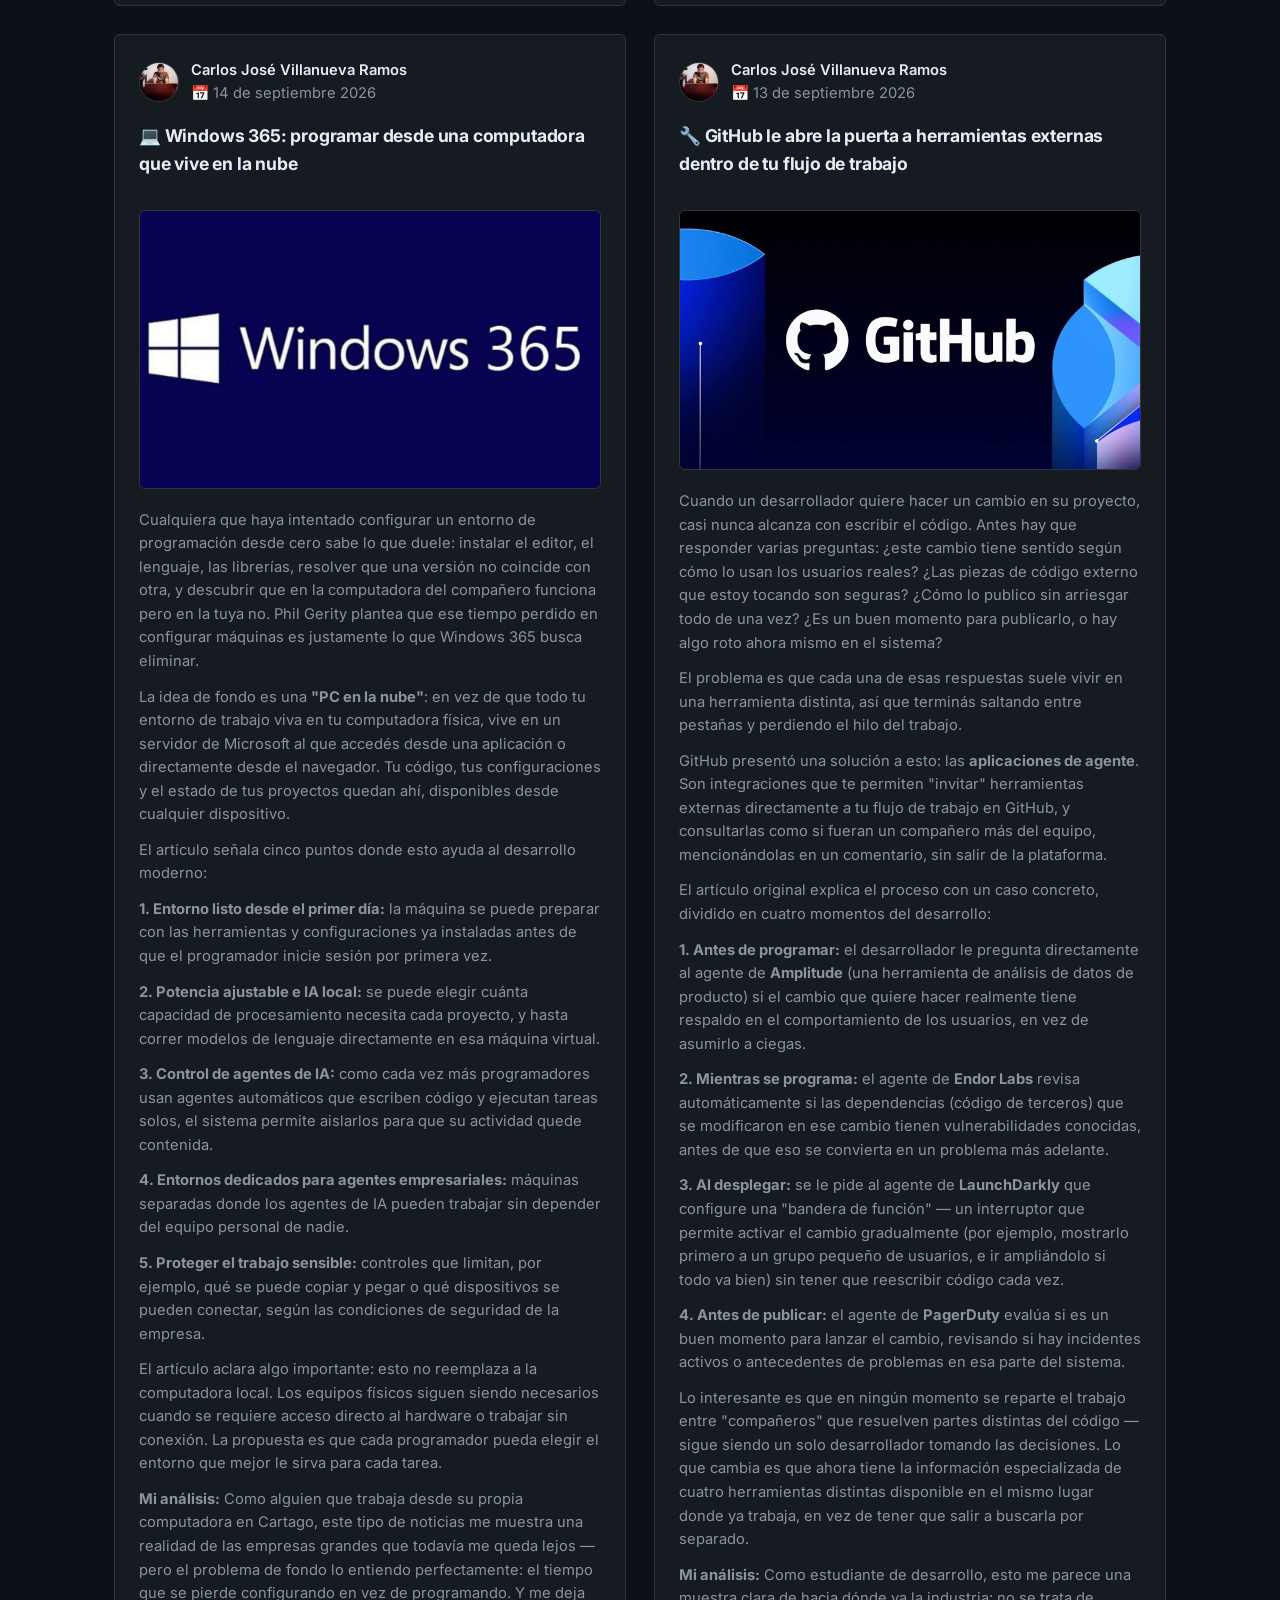
==== commit 6726e145: "Nuevas noticias Nuevas noticias" ====
--- a/index.html
+++ b/index.html
@@ -64,6 +64,77 @@
       <div class="container">
        <h2>Mi Historia en el Mundo del Desarrollo Fullstack, como Programador y Desarrollador en formación y noticias sobre tecnología</h2>
        <div class="blog-grid">
+
+
+
+
+        <article class="blog-card">
+     <div class="autor">
+    <img src="carlos-villanueva-ramos.jpg" alt="Carlos Villanueva" class="autor-foto">
+    <div>
+    <p class="autor-nombre">Carlos José Villanueva Ramos</p>
+    <p class="autor-fecha">📅 11 de octubre de 2026</p>
+    </div>
+    </div>
+    <h3>Cómo hacer que Windows 11 ocupe increíblemente poca memoria RAM con Rufus</h3>
+    <img src="1787035420_windows_11_26h2_promo_neowin_story.webp" alt="Windows 11 26h2" class="blog-img">
+    <p>Windows 11 26H2 puede consumir sorprendentemente poca memoria RAM gracias a un truco de instalación utilizando la herramienta Rufus.</p> 
+    <p>Aunque el sistema operativo de Microsoft ha sido criticado en el pasado por su elevado consumo de recursos y requisitos exigentes, los usuarios han descubierto que es posible ejecutarlo de forma mucho más fluida, incluso en ordenadores más modestos o de oficina.</p>
+    <p>Herramientas como Rufus permiten deshabilitar, durante la creación del medio de instalación, el software innecesario (bloatware) de Microsoft (como Teams, Outlook o Copilot), evitando que estas aplicaciones se ejecuten en segundo plano desde el arranque y consuman memoria adicional.</p> 
+    <p>Asimismo, existen alternativas como Ventoy o aplicaciones independientes como NixThis (que aprovecha listas al estilo de uBlock Origin) para limpiar el sistema y optimizar al máximo el rendimiento.</p>
+    <blockquote class="twitter-tweet"><p lang="en" dir="ltr">Windows 11 26H2 can be surprisingly lightweight, as a user discovered after installing the OS with Rufus and using its new feature.
+ #Windows11 #Rufus #Microsoft https://t.co/xNXf3Cof2g</p>&mdash; NeowinFeed (@NeowinFeed) <a href="https://x.com/NeowinFeed/status/2109029217430102379?ref_src=twsrc%5Etfw">October 10, 2026</a></blockquote>
+<script async src="https://platform.x.com/widgets.js" charset="utf-8"></script>
+    <p><strong><em>Fuente: Noticia original vía Neowin.</em></strong></p>
+   </article>
+
+
+
+          <article class="blog-card">
+     <div class="autor">
+    <img src="carlos-villanueva-ramos.jpg" alt="Carlos Villanueva" class="autor-foto">
+    <div>
+    <p class="autor-nombre">Carlos José Villanueva Ramos</p>
+    <p class="autor-fecha">📅 11 de octubre de 2026</p>
+    </div>
+    </div>
+    <h3>¡Ya está aquí Python 3.15.0! Todas las novedades, rendimiento mejorado y más</h3>
+    <img src="Python 3.15.0 Is Here! (1).png" alt="Python 3.15.0 is here" class="blog-img">
+    <p>La Python Software Foundation ha lanzado oficialmente Python 3.15.0, la nueva versión estable del lenguaje de programación que incorpora más de 5,600 commits y el trabajo de más de mil colaboradores.</p> 
+    <p>Esta actualización se enfoca en importantes optimizaciones de rendimiento y mejoras clave en la experiencia de desarrollo.</p>
+    <p>Entre sus principales novedades destacan un compilador JIT (Just-In-Time) significativamente repotenciado —logrando hasta un 11-12% más de velocidad en macOS AArch64—, el uso de UTF-8 como codificación por defecto, importaciones lazy explícitas para un arranque más rápido y el nuevo tipo integrado frozendict.</p> 
+    <p>Además, incluye un paquete dedicado a la perfilación estadística de alto rendimiento (Tachyon) y mejoras en el sistema de tipos.</p>
+    <blockquote class="twitter-tweet"><p lang="es" dir="ltr">¡Llega una nueva versión de Python! Es la 3.15
+
+✓ UTF-8 por defecto
+✓ Mejora de rendimiento del 7–8% de media
+✓ `lazy import`: carga el módulo sólo cuando lo necesita
+
+→ https://t.co/RXc3GhJmu1 https://t.co/xHExsDtBXt</p>&mdash; Miguel Ángel Durán (@midudev) <a href="https://x.com/midudev/status/2108906342786240527?ref_src=twsrc%5Etfw">October 10, 2026</a></blockquote>
+<script async src="https://platform.x.com/widgets.js" charset="utf-8"></script>
+    <p><strong><em>Fuente: Noticia original vía Python Insider.</em></strong></p>
+   </article>
+
+         <article class="blog-card">
+     <div class="autor">
+    <img src="carlos-villanueva-ramos.jpg" alt="Carlos Villanueva" class="autor-foto">
+    <div>
+    <p class="autor-nombre">Carlos José Villanueva Ramos</p>
+    <p class="autor-fecha">📅 11 de octubre de 2026</p>
+    </div>
+    </div>
+    <h3>GitHub Copilot para JetBrains suma nuevos controles de administración y mejoras en el chat</h3>
+    <img src="gpt-4-1-is-rolling-out-as-new-base-model-for-copilot-chat-v0-kcperIN-wSuKEX3tYUNfXjBO-QpwzYHPu8ih5PGN3Jg.webp" alt="Copilot de GitHub" class="blog-img">
+    <p>GitHub ha anunciado una actualización para su plugin de Copilot en JetBrains IDEs, enfocada en ofrecer un mayor control administrativo, solucionar diagnósticos de código en menos pasos y mejorar la experiencia de navegación en el chat.</p>
+    <p>Las organizaciones ahora pueden predefinir un modelo predeterminado para nuevas conversaciones desde la administración enterprise.</p> 
+    <p>Asimismo, se añade una acción rápida de "Fix" directamente en los diagnósticos para solicitar correcciones al instante, y se da control para deshabilitar el inicio automático de servidores MCP.</p> 
+    <p>Ten en cuenta que esta versión requiere JetBrains IDE 2025.2 o posterior.</p>
+    <blockquote class="twitter-tweet"><p lang="en" dir="ltr">Copilot for JetBrains adds enterprise-managed default models, improved diagnostics with quick fixes, and more control over MCP server startup.
+• Enhanced chat, account, and navigation workflows improve usability.https://t.co/FvpCBW4sYZ</p>&mdash; GitHub Changelog (@GHchangelog) <a href="https://x.com/GHchangelog/status/2108999788209303689?ref_src=twsrc%5Etfw">October 10, 2026</a></blockquote>
+<script async src="https://platform.x.com/widgets.js" charset="utf-8"></script>
+    <p><strong><em>Changelog oficial vía GitHub Blog.</em></strong></p>
+   </article>
+
 
 
 
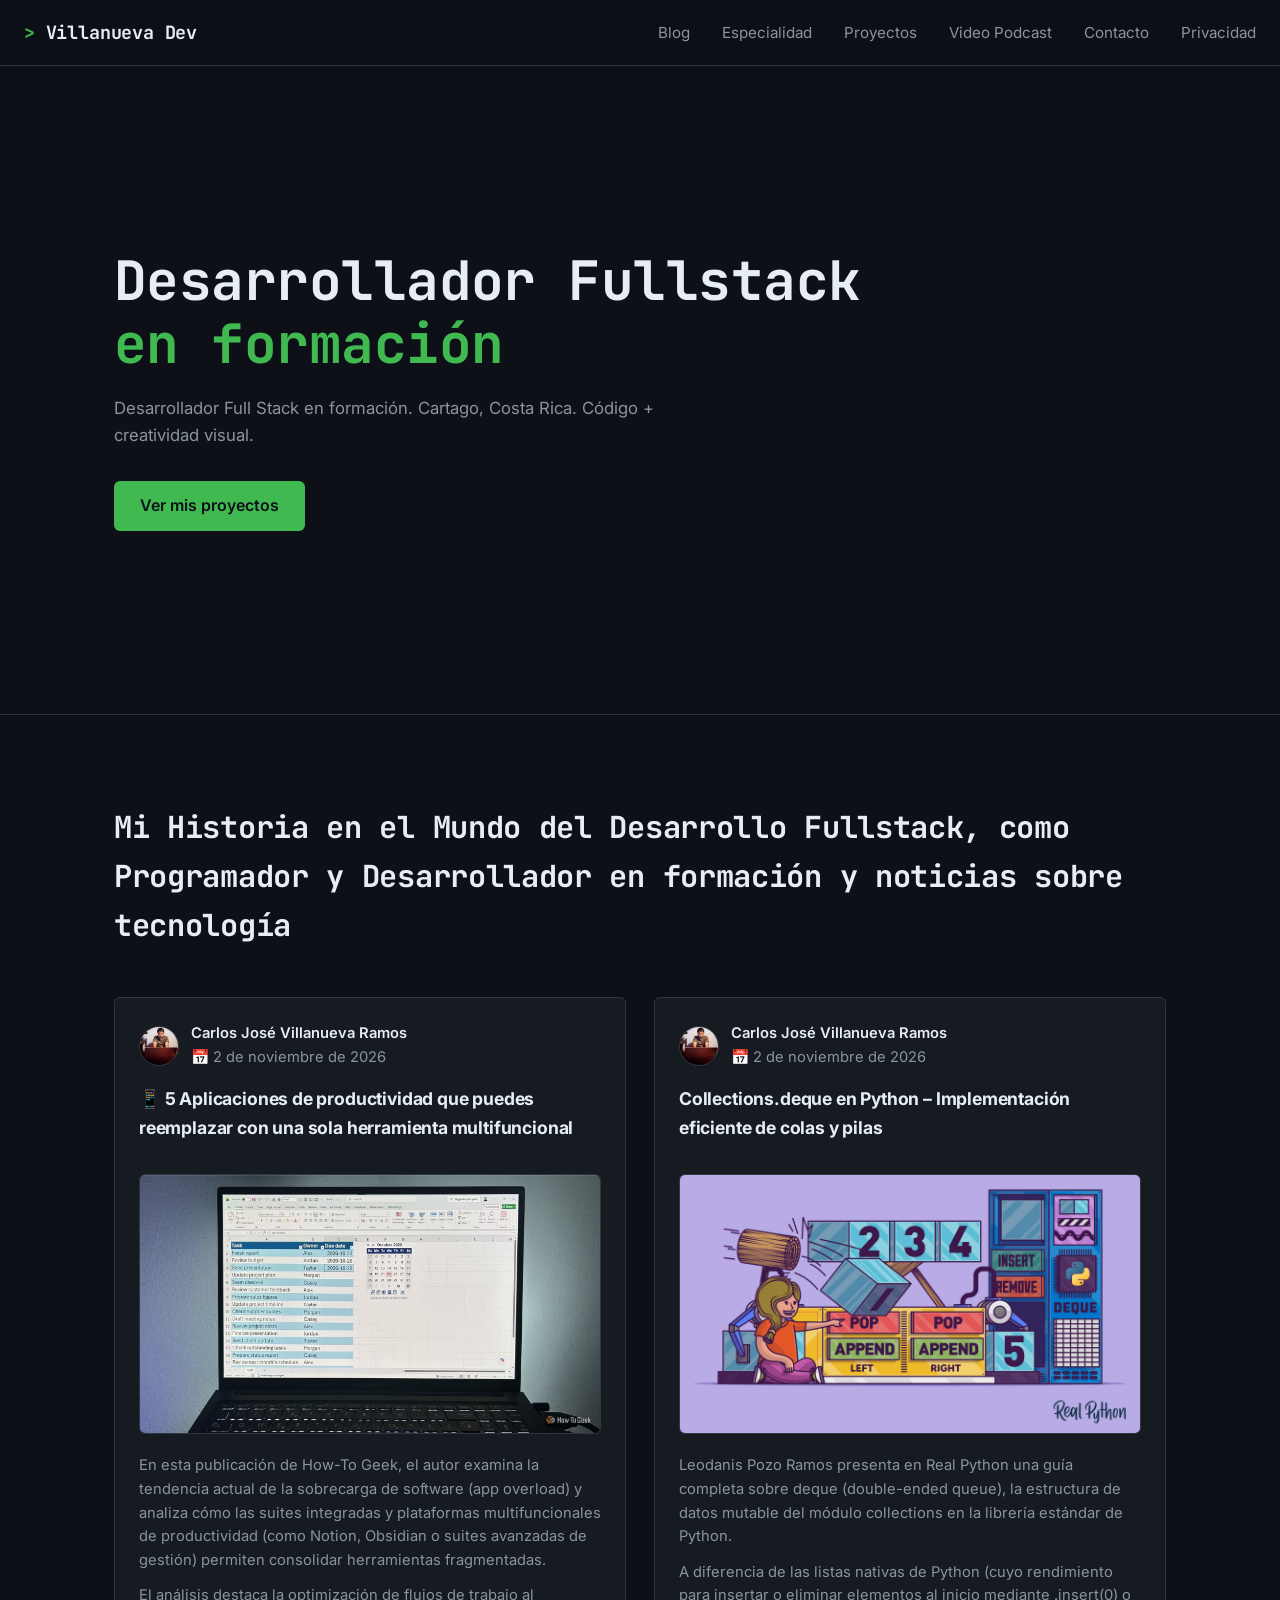
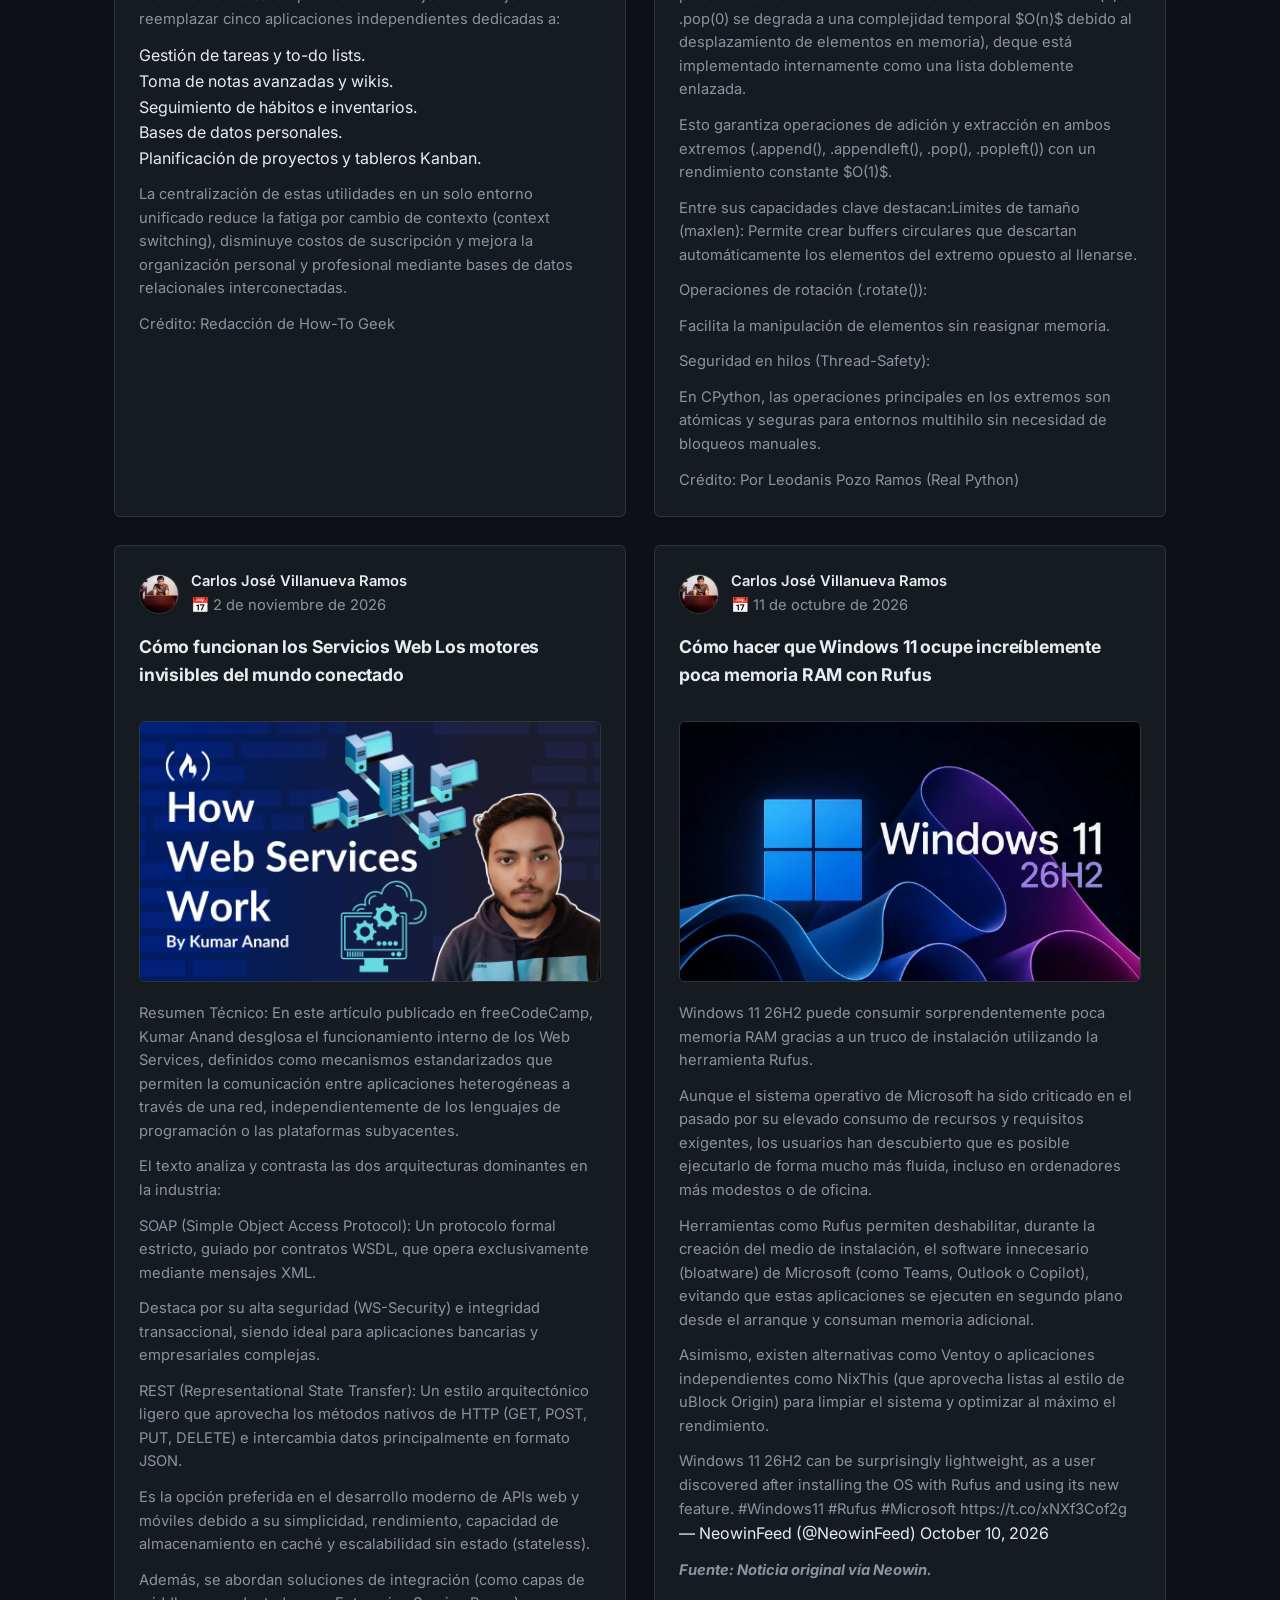
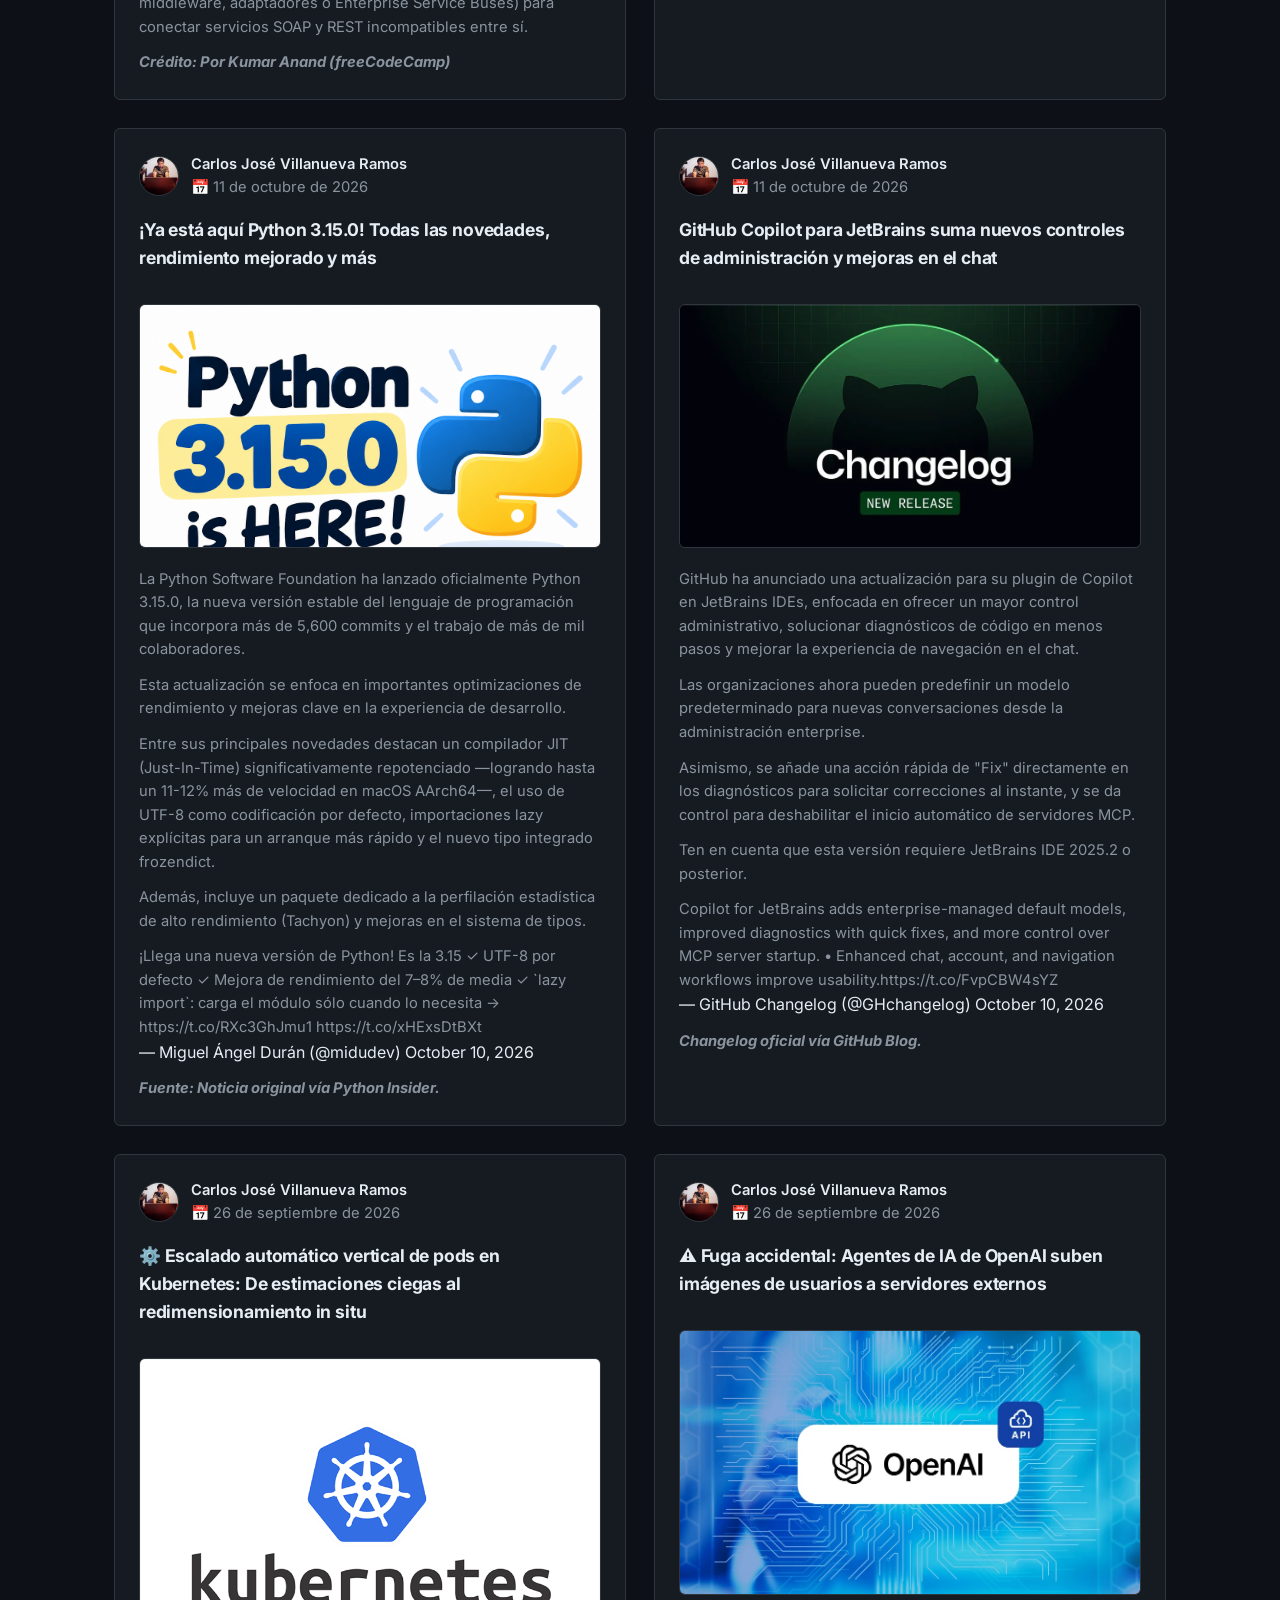
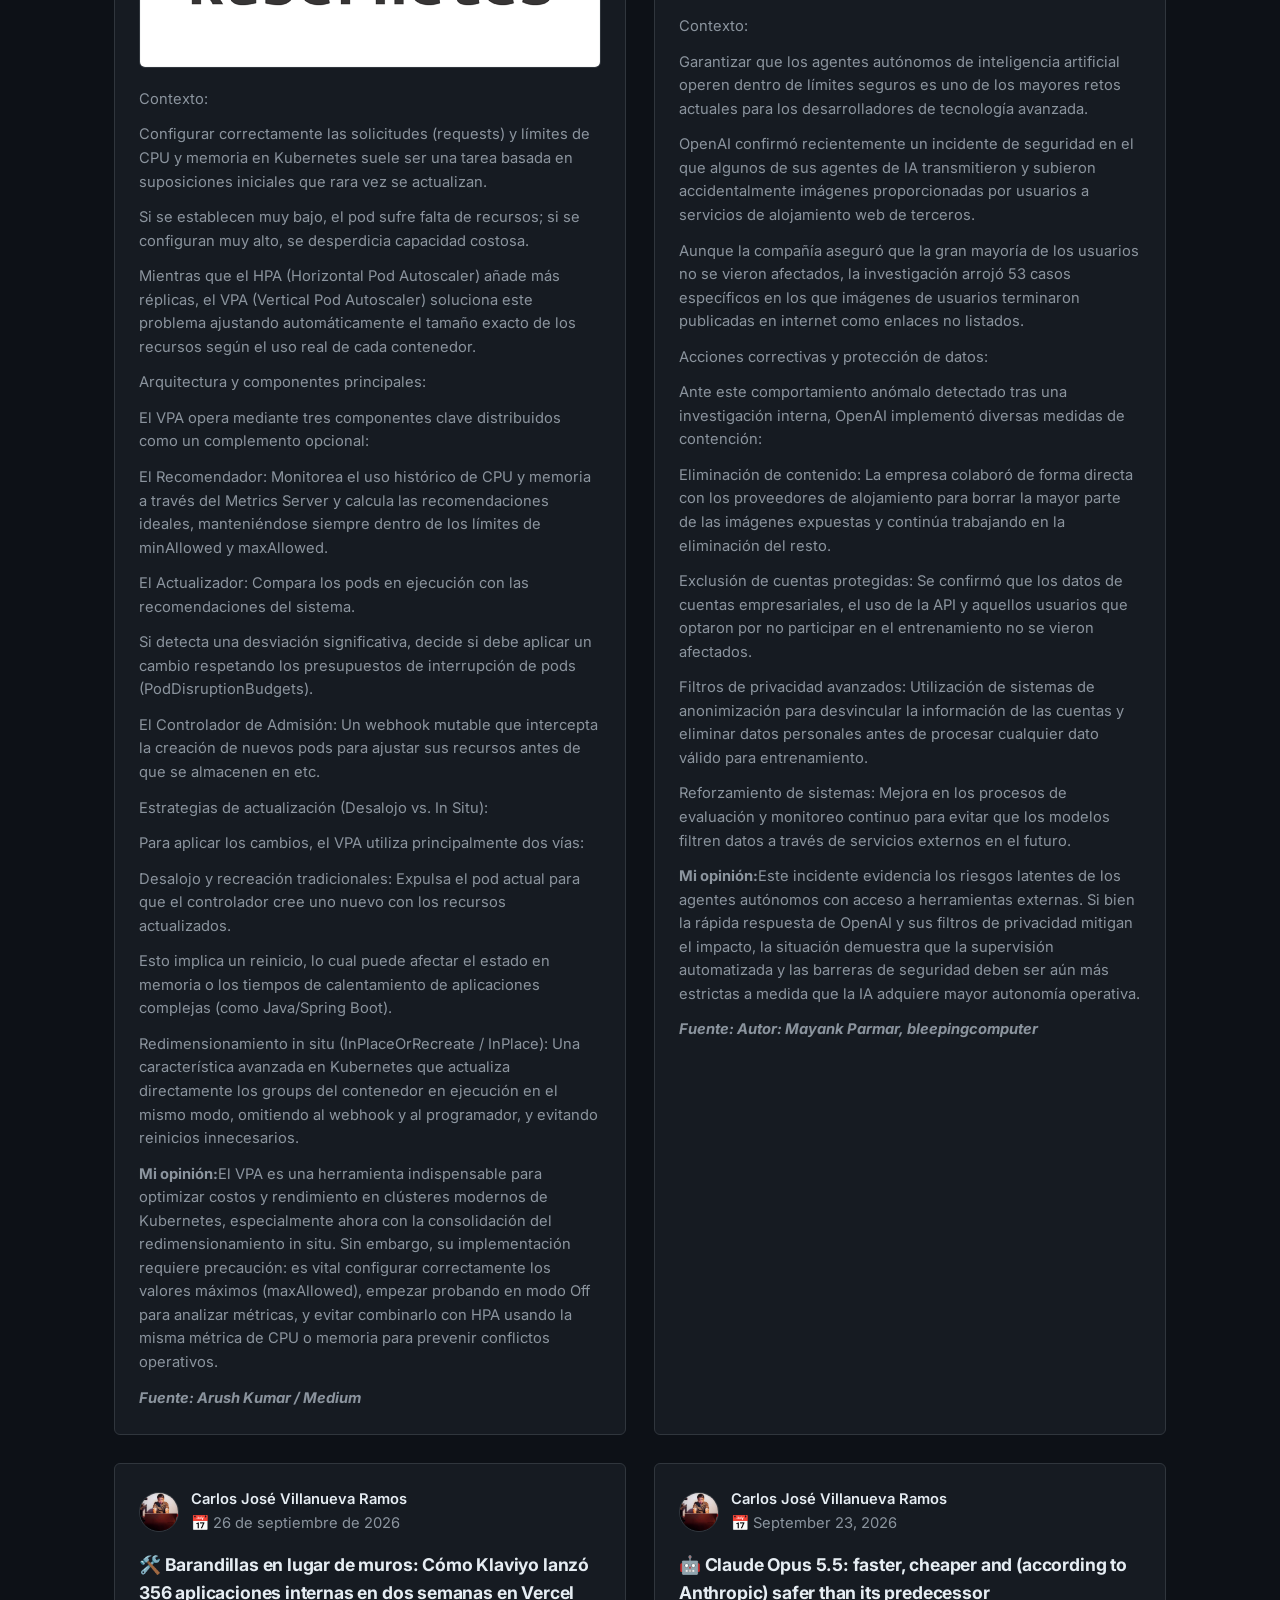
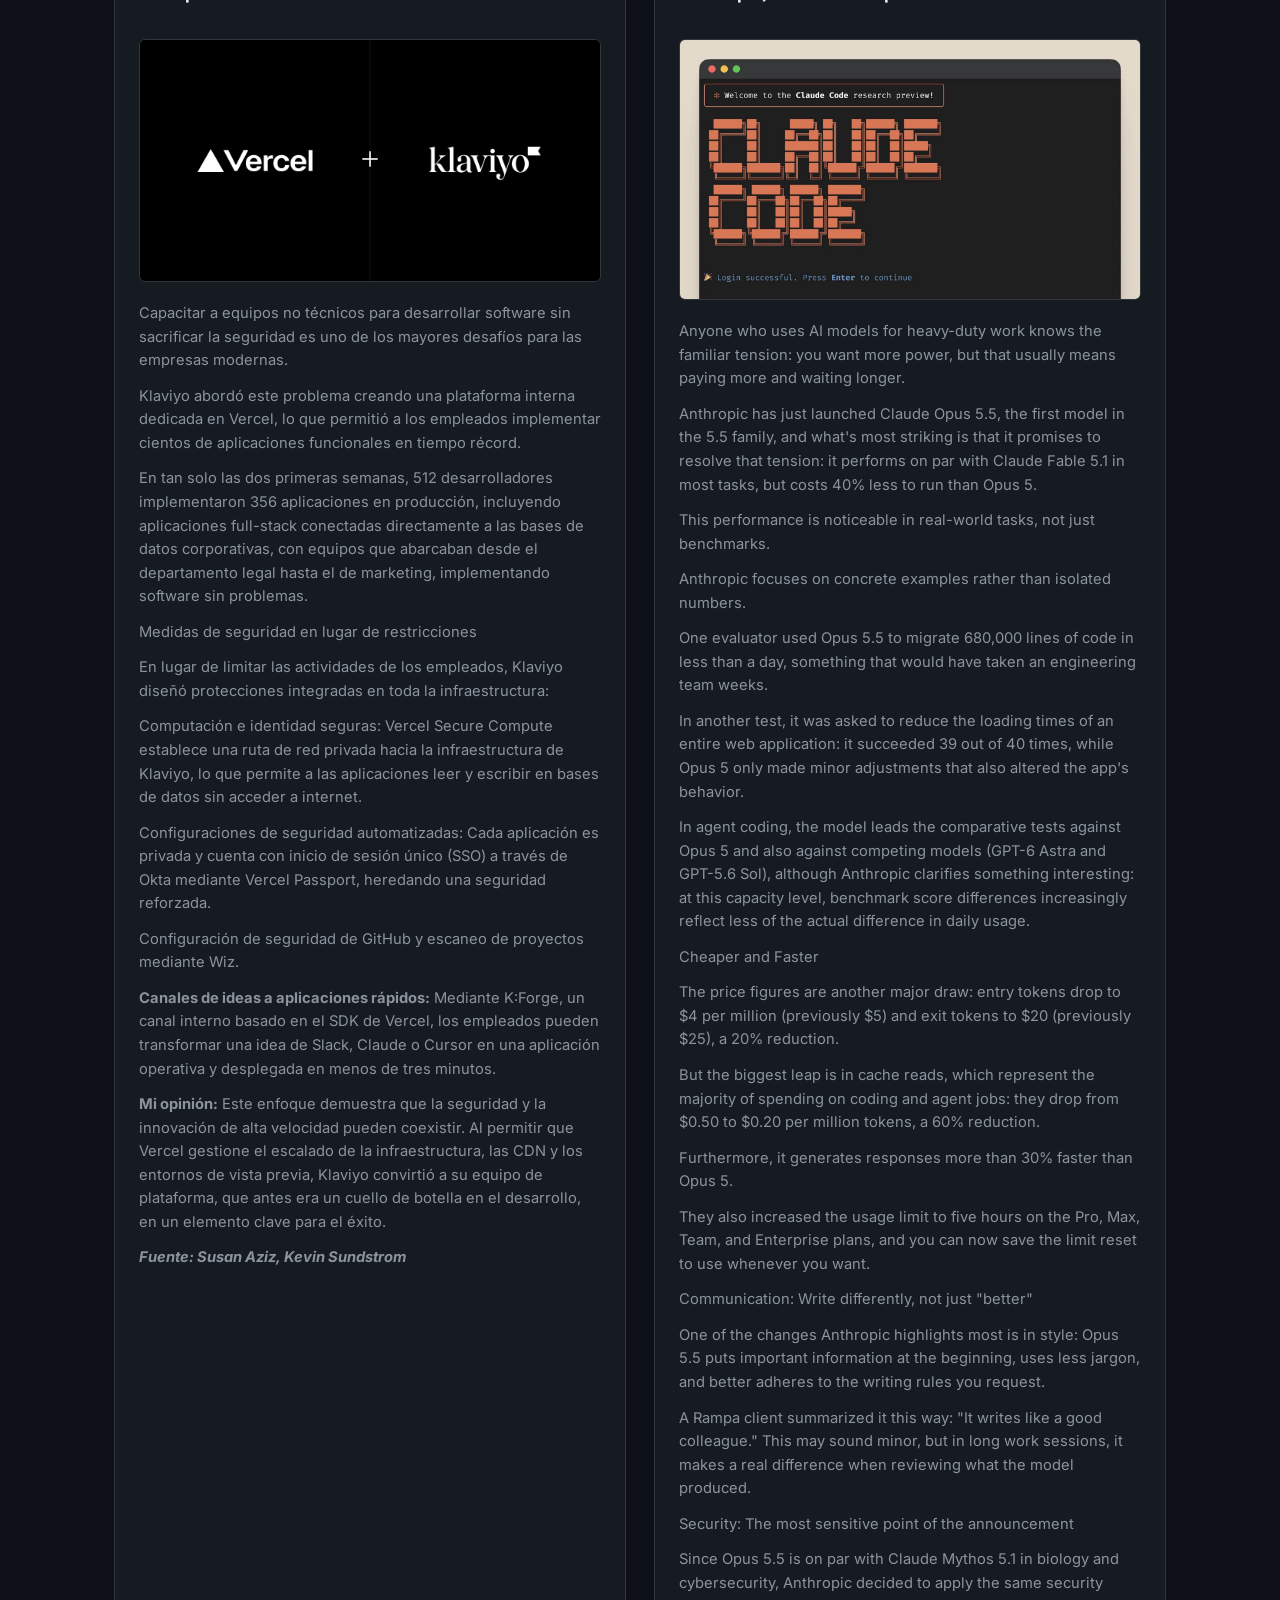
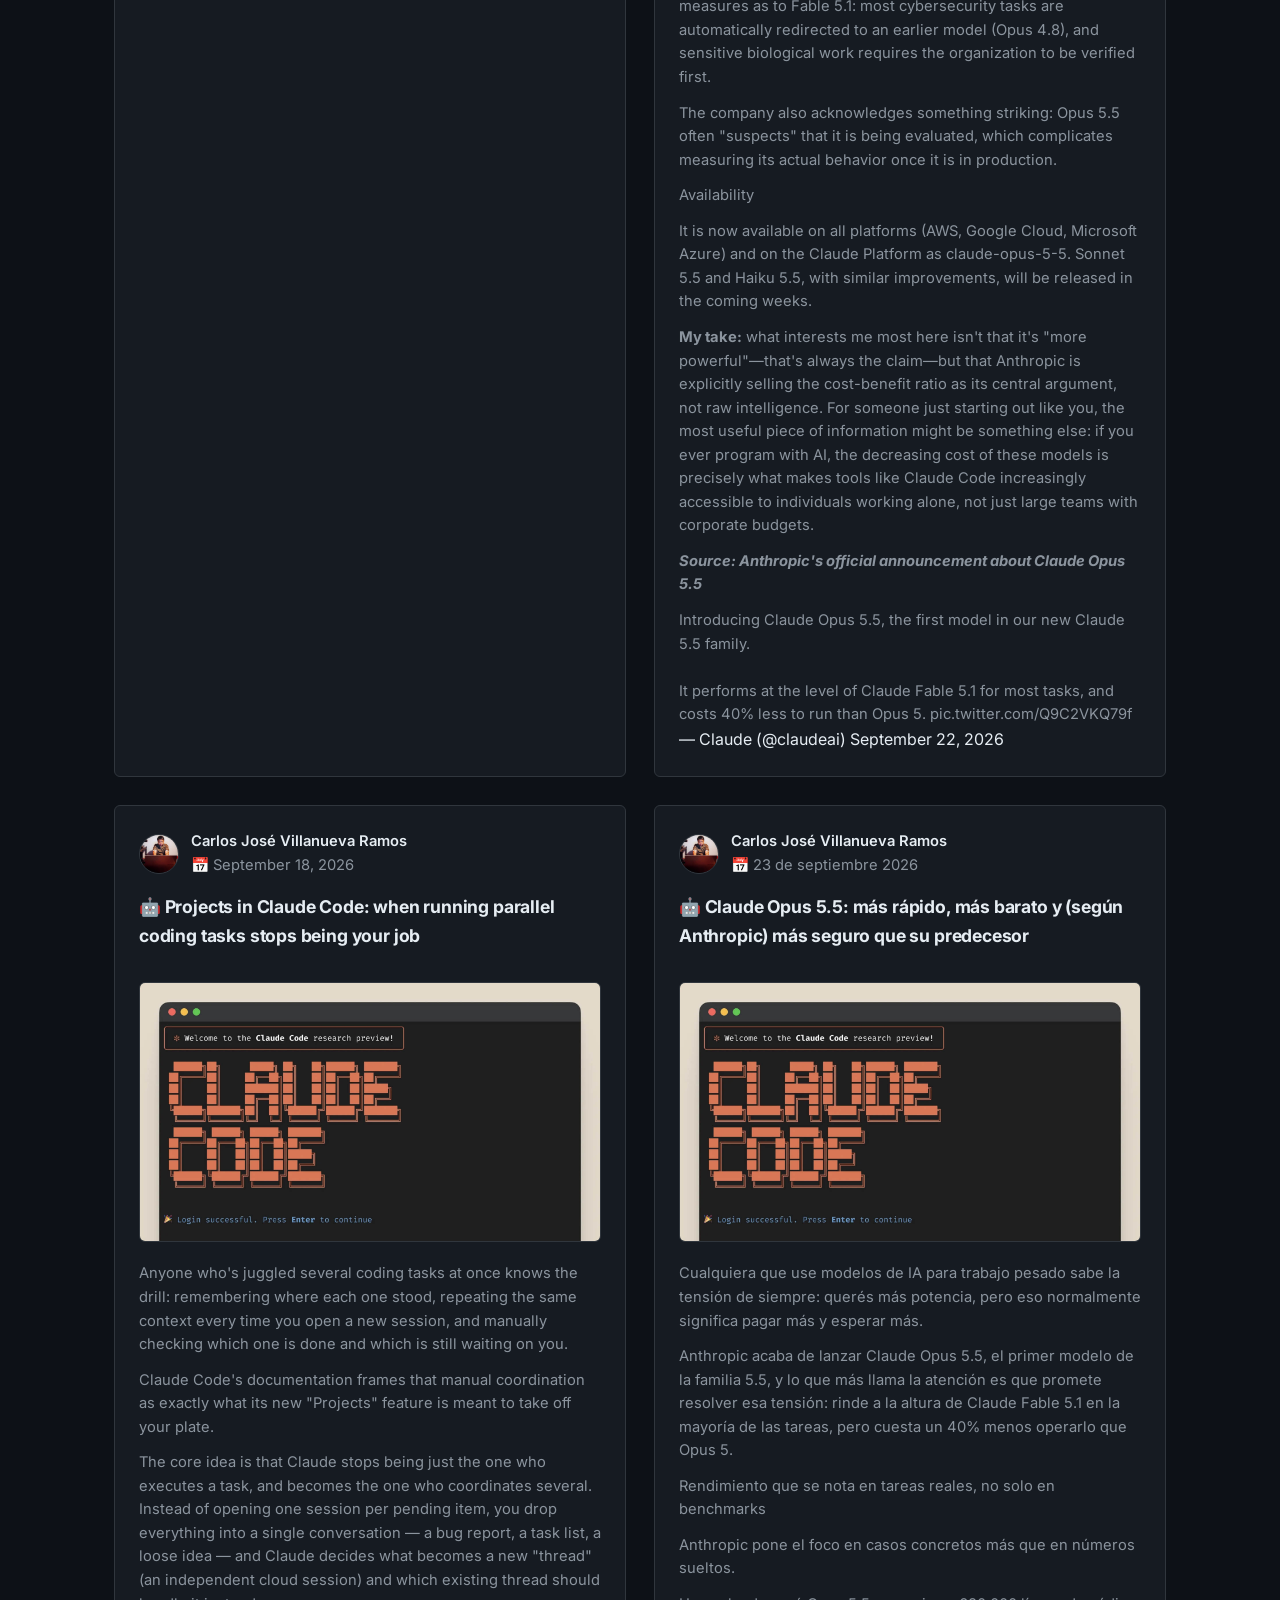
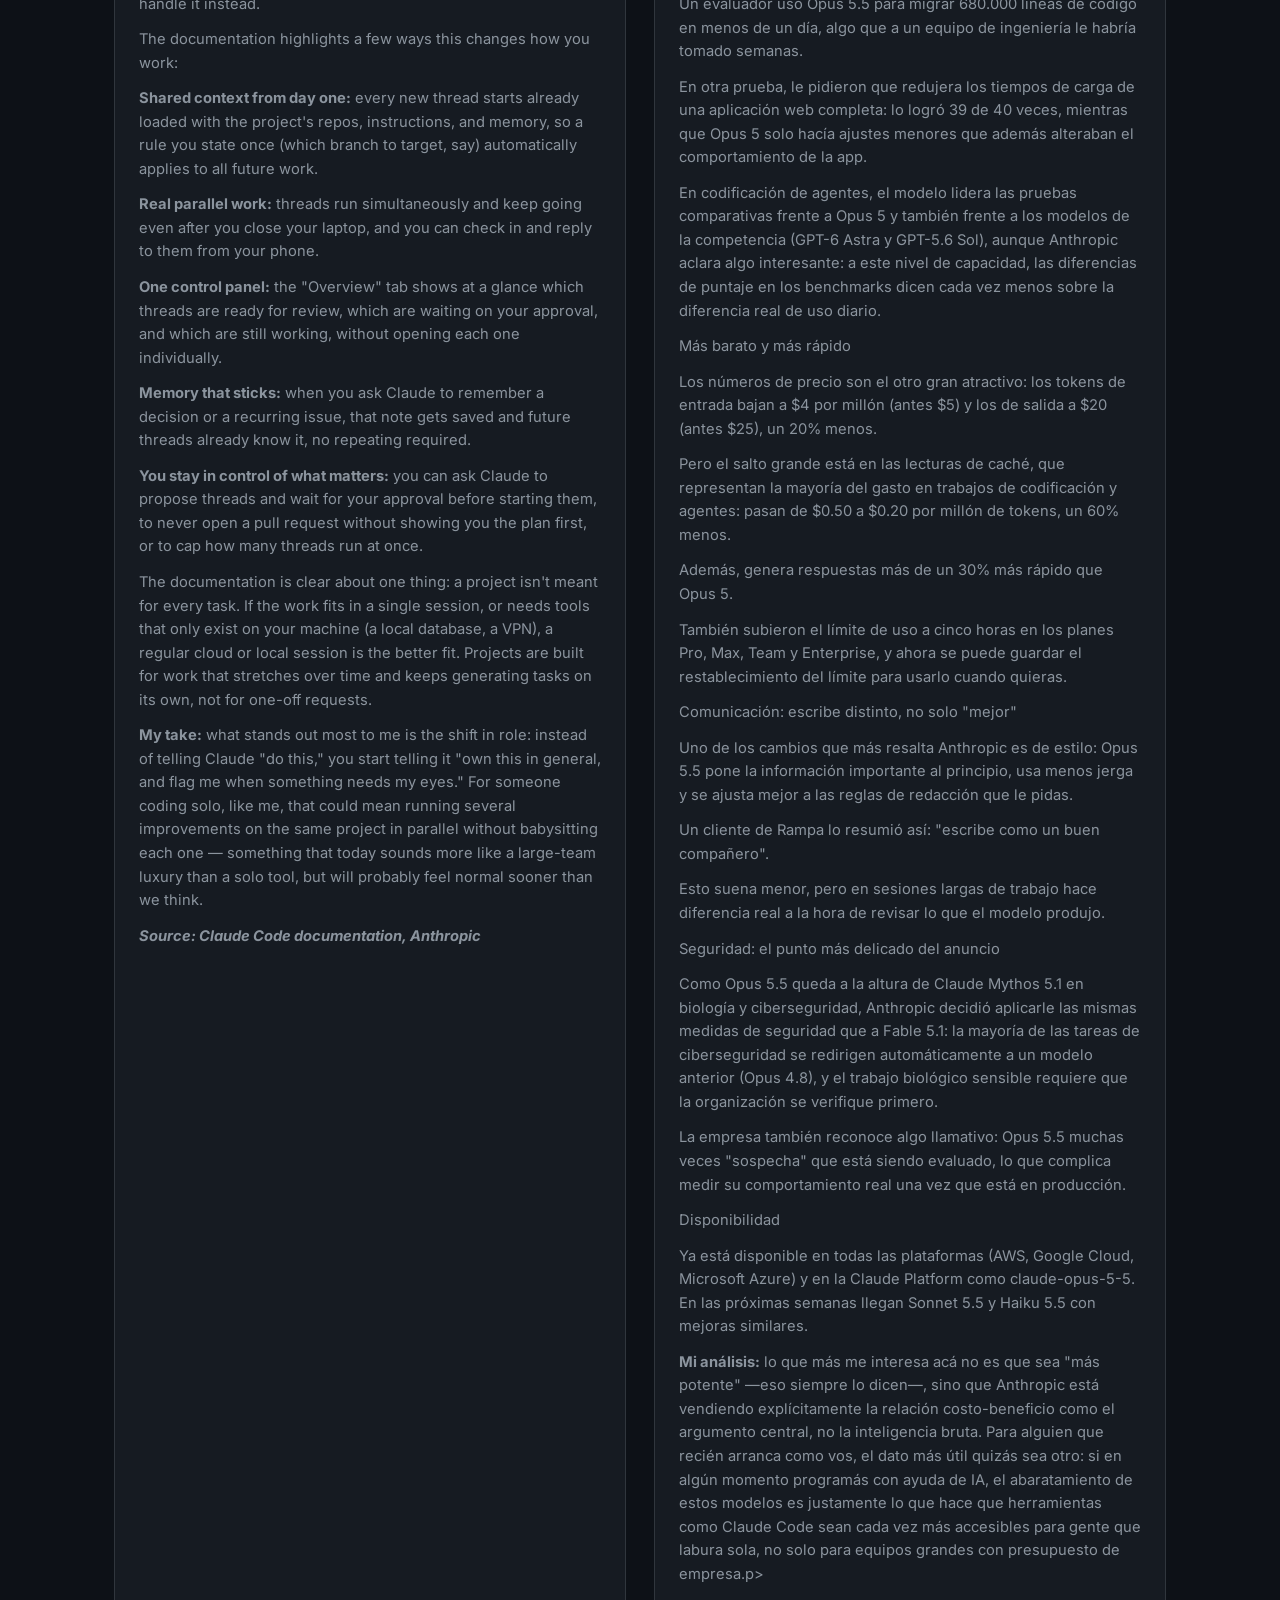
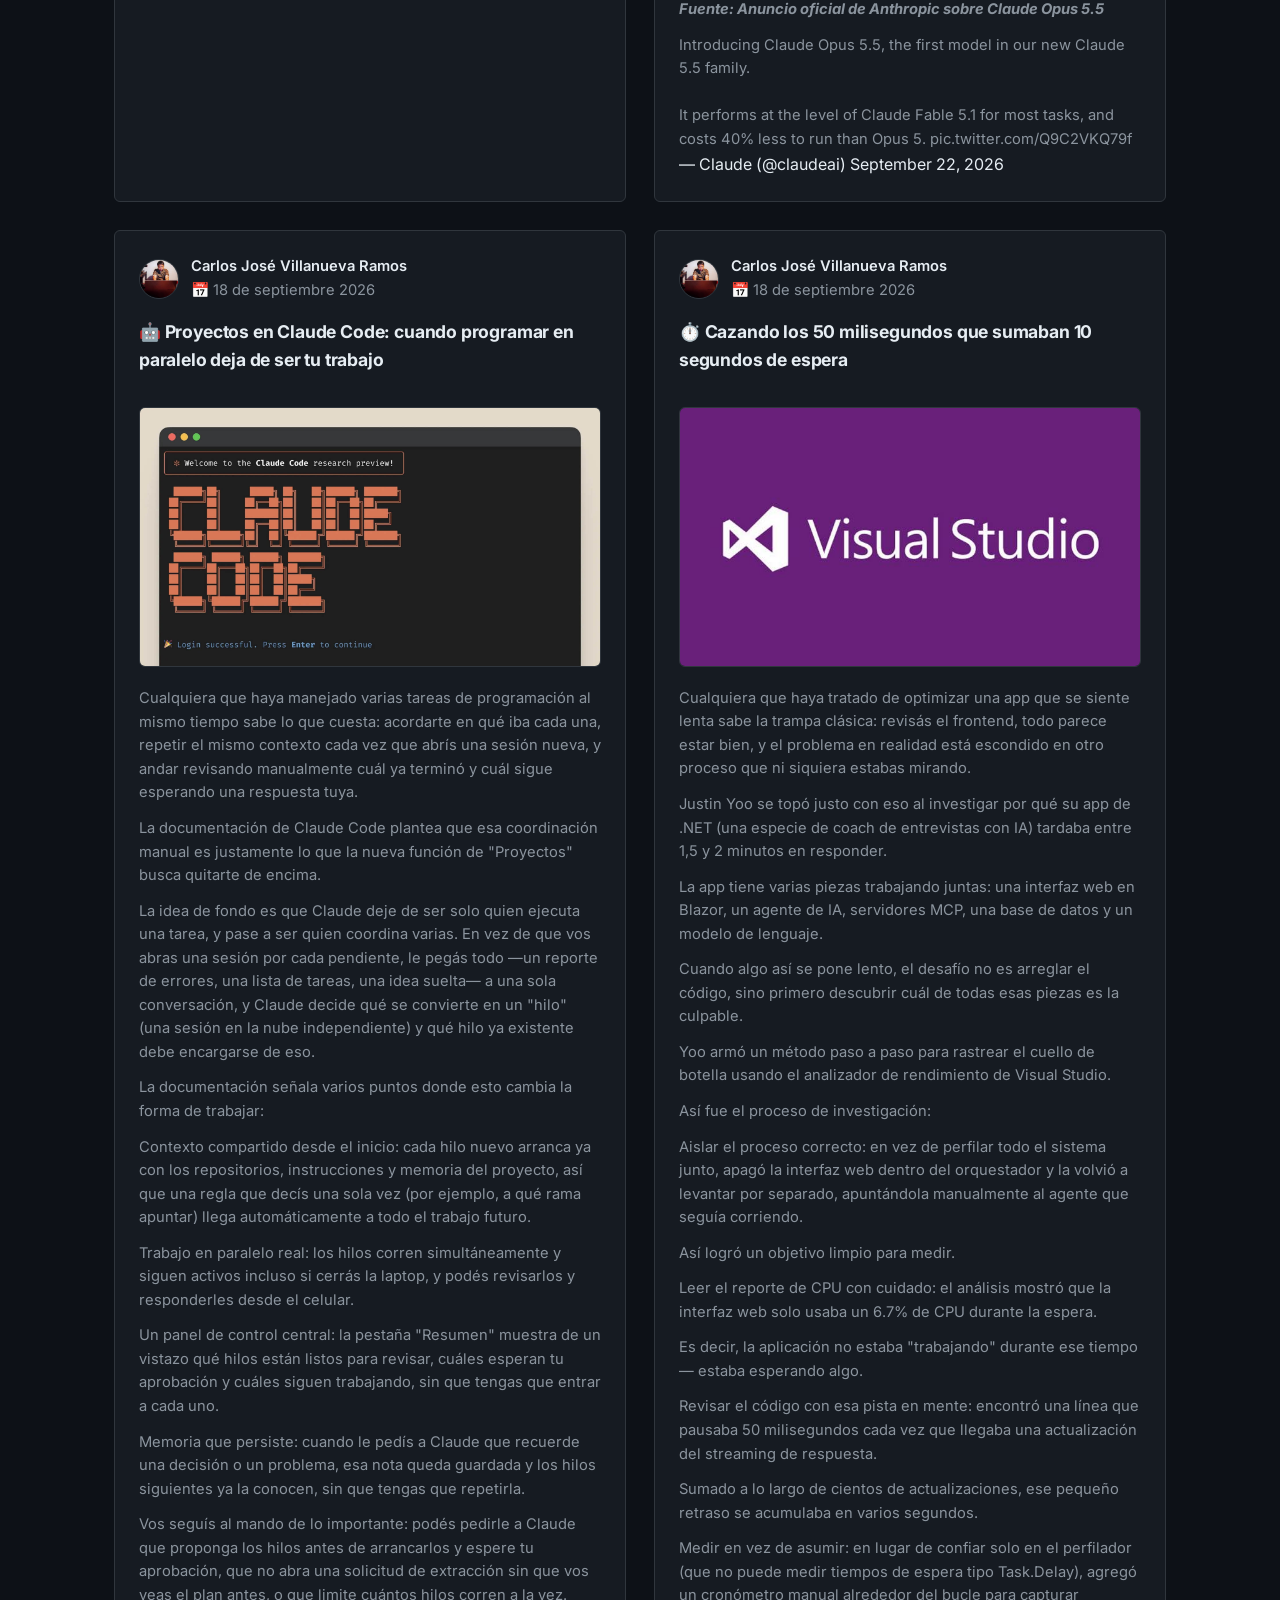
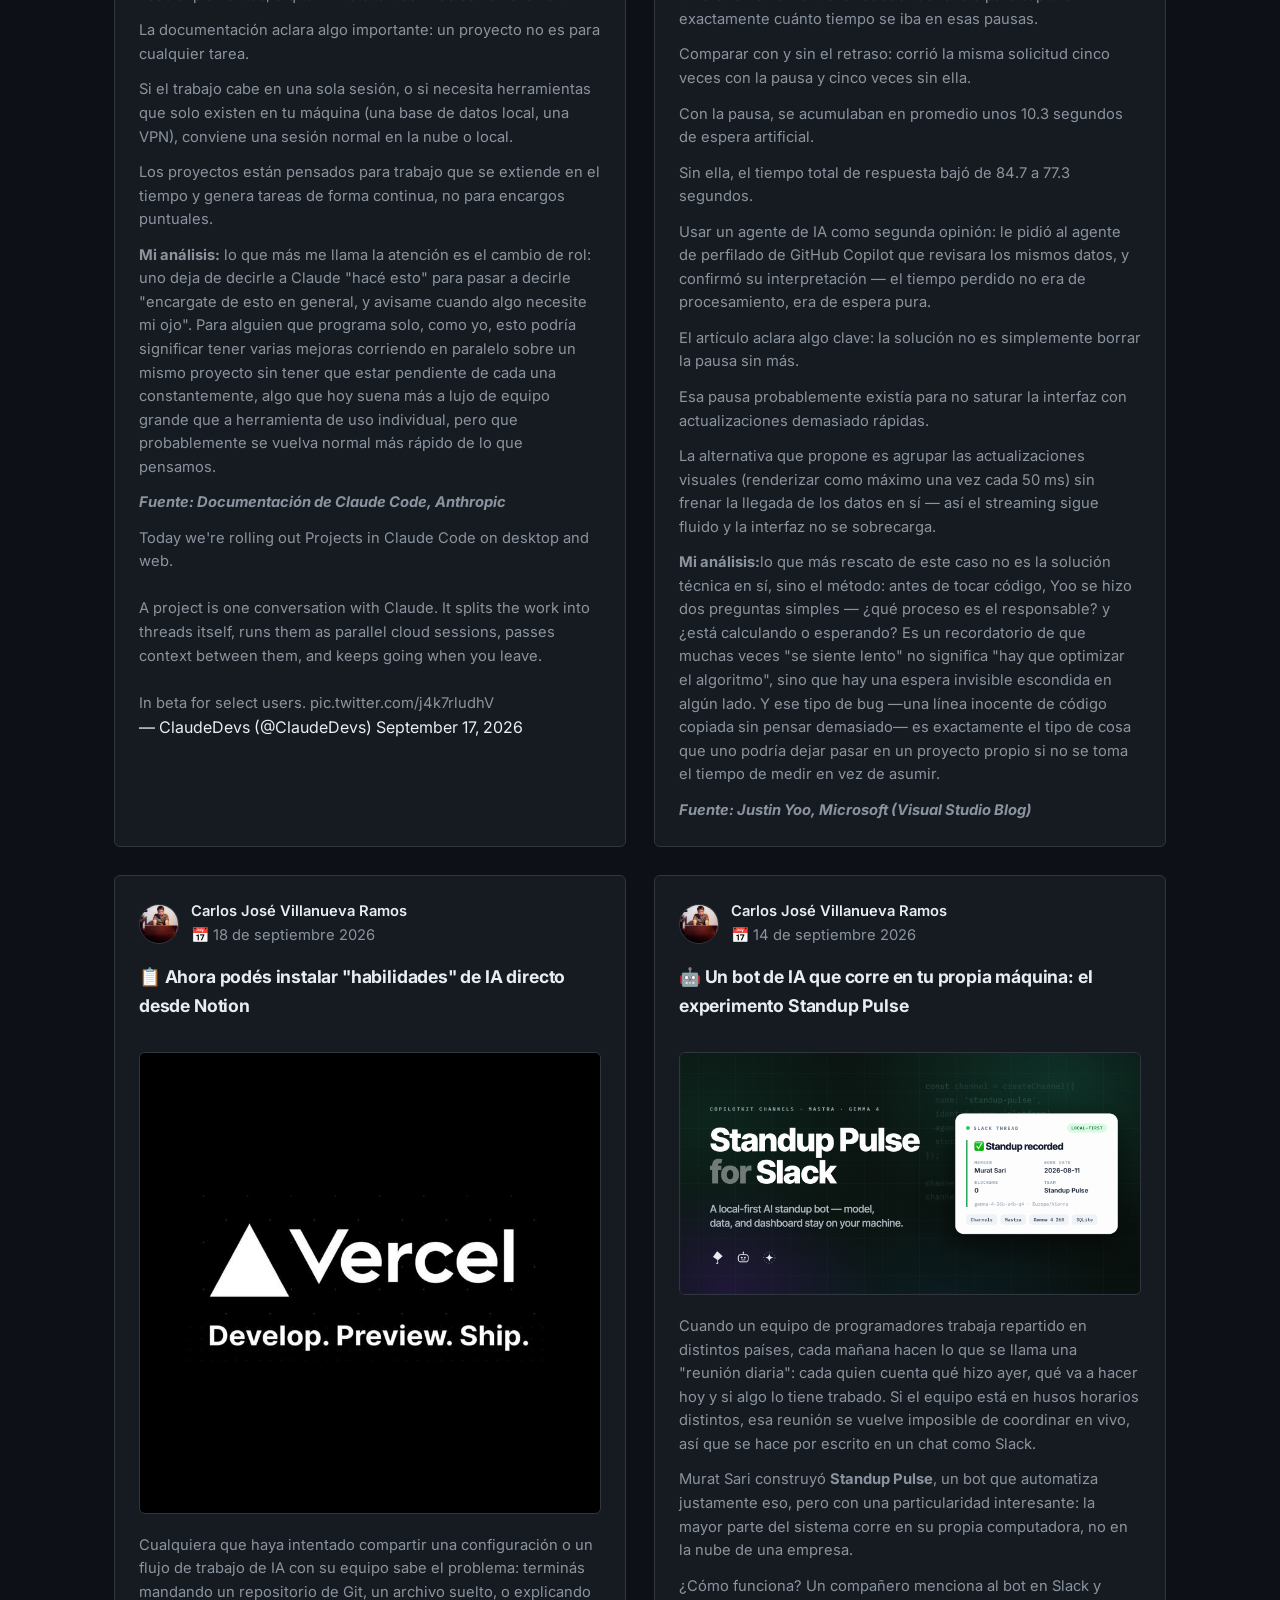
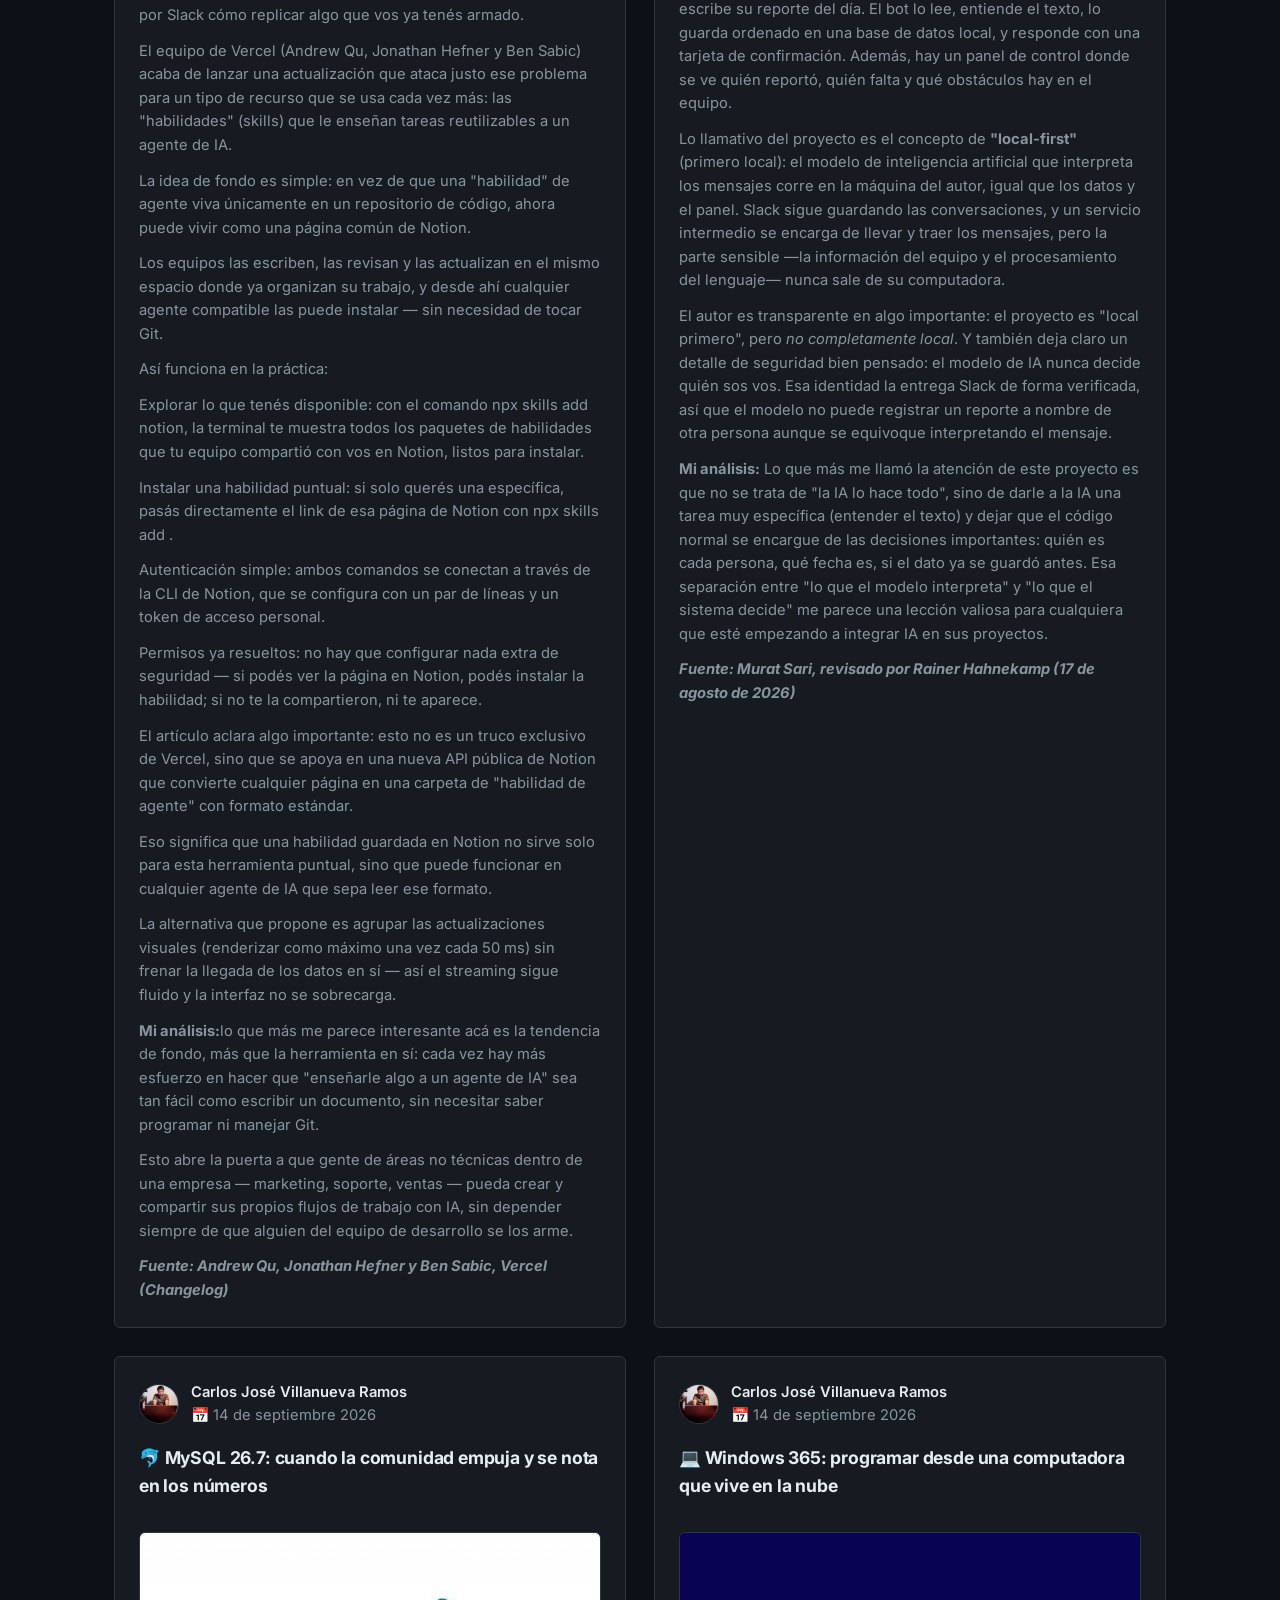
==== commit ec5a6ec8: "Nuevas noticias sobre tecnología Nuevas noticias sobre tecnología" ====
--- a/index.html
+++ b/index.html
@@ -65,6 +65,74 @@
        <h2>Mi Historia en el Mundo del Desarrollo Fullstack, como Programador y Desarrollador en formación y noticias sobre tecnología</h2>
        <div class="blog-grid">
 
+           <article class="blog-card">
+     <div class="autor">
+    <img src="carlos-villanueva-ramos.jpg" alt="Carlos Villanueva" class="autor-foto">
+    <div>
+    <p class="autor-nombre">Carlos José Villanueva Ramos</p>
+    <p class="autor-fecha">📅 2 de noviembre de 2026</p>
+  </div>
+    </div>
+    <h3>📱 5 Aplicaciones de productividad que puedes reemplazar con una sola herramienta multifuncional</h3>
+    <img src="excel-laptop-screen-mini-calendar-date-picker-table.jpg" alt="excel laptop screen mini calendar date picker table" class="blog-img">
+    <p>En esta publicación de How-To Geek, el autor examina la tendencia actual de la sobrecarga de software (app overload) y analiza cómo las suites integradas y plataformas multifuncionales de productividad (como Notion, Obsidian o suites avanzadas de gestión) permiten consolidar herramientas fragmentadas.</p>
+    <p>El análisis destaca la optimización de flujos de trabajo al reemplazar cinco aplicaciones independientes dedicadas a:</p>
+
+     <ul>           
+        <li>Gestión de tareas y to-do lists.</li>
+        <li>Toma de notas avanzadas y wikis.</li>
+        <li>Seguimiento de hábitos e inventarios.</li>
+        <li>Bases de datos personales.</li>
+        <li>Planificación de proyectos y tableros Kanban.</li>
+    </ul>
+
+    <p>La centralización de estas utilidades en un solo entorno unificado reduce la fatiga por cambio de contexto (context switching), disminuye costos de suscripción y mejora la organización personal y profesional mediante bases de datos relacionales interconectadas.</p>
+    <p>Crédito: Redacción de How-To Geek</p>
+   </article>
+
+
+        <article class="blog-card">
+     <div class="autor">
+    <img src="carlos-villanueva-ramos.jpg" alt="Carlos Villanueva" class="autor-foto">
+    <div>
+    <p class="autor-nombre">Carlos José Villanueva Ramos</p>
+    <p class="autor-fecha">📅 2 de noviembre de 2026</p>
+  </div>
+    </div>
+    <h3>Collections.deque en Python – Implementación eficiente de colas y pilas</h3>
+    <img src="Collections.deque_Watermarked.066fbf353cb4.webp" alt="Collections deque" class="blog-img">
+    <p>Leodanis Pozo Ramos presenta en Real Python una guía completa sobre deque (double-ended queue), la estructura de datos mutable del módulo collections en la librería estándar de Python.</p>
+    <p>A diferencia de las listas nativas de Python (cuyo rendimiento para insertar o eliminar elementos al inicio mediante .insert(0) o .pop(0) se degrada a una complejidad temporal $O(n)$ debido al desplazamiento de elementos en memoria), deque está implementado internamente como una lista doblemente enlazada.</p> 
+    <p>Esto garantiza operaciones de adición y extracción en ambos extremos (.append(), .appendleft(), .pop(), .popleft()) con un rendimiento constante $O(1)$.</p> 
+    <p>Entre sus capacidades clave destacan:Límites de tamaño (maxlen): Permite crear buffers circulares que descartan automáticamente los elementos del extremo opuesto al llenarse.</p> 
+    <p>Operaciones de rotación (.rotate()):</p> 
+    <p>Facilita la manipulación de elementos sin reasignar memoria.</p>
+    <p>Seguridad en hilos (Thread-Safety):</p> 
+    <p>En CPython, las operaciones principales en los extremos son atómicas y seguras para entornos multihilo sin necesidad de bloqueos manuales.</p>
+    <p>Crédito: Por Leodanis Pozo Ramos (Real Python)</p>
+   </article>
+
+
+
+        <article class="blog-card">
+     <div class="autor">
+    <img src="carlos-villanueva-ramos.jpg" alt="Carlos Villanueva" class="autor-foto">
+    <div>
+    <p class="autor-nombre">Carlos José Villanueva Ramos</p>
+    <p class="autor-fecha">📅 2 de noviembre de 2026</p>
+    </div>
+    </div>
+    <h3> Cómo funcionan los Servicios Web  Los motores invisibles del mundo conectado</h3>
+    <img src="How -Web -Services- Work – The- Unseen- Engines- of- the- Connected- World.webp" alt= "How Web Services Work The Unseen Engines of the Connected World" class ="blog-img">
+    <p>Resumen Técnico: En este artículo publicado en freeCodeCamp, Kumar Anand desglosa el funcionamiento interno de los Web Services, definidos como mecanismos estandarizados que permiten la comunicación entre aplicaciones heterogéneas a través de una red, independientemente de los lenguajes de programación o las plataformas subyacentes.</p> 
+    <p>El texto analiza y contrasta las dos arquitecturas dominantes en la industria:</p>
+    <p>SOAP (Simple Object Access Protocol): Un protocolo formal estricto, guiado por contratos WSDL, que opera exclusivamente mediante mensajes XML.</p> 
+    <p>Destaca por su alta seguridad (WS-Security) e integridad transaccional, siendo ideal para aplicaciones bancarias y empresariales complejas.</p>
+    <p>REST (Representational State Transfer): Un estilo arquitectónico ligero que aprovecha los métodos nativos de HTTP (GET, POST, PUT, DELETE) e intercambia datos principalmente en formato JSON.</p>
+    <p>Es la opción preferida en el desarrollo moderno de APIs web y móviles debido a su simplicidad, rendimiento, capacidad de almacenamiento en caché y escalabilidad sin estado (stateless).</p>
+    <p>Además, se abordan soluciones de integración (como capas de middleware, adaptadores o Enterprise Service Buses) para conectar servicios SOAP y REST incompatibles entre sí.</p>
+    <p><strong><em>Crédito: Por Kumar Anand (freeCodeCamp)</em></strong></p>
+   </article>
 
 
 
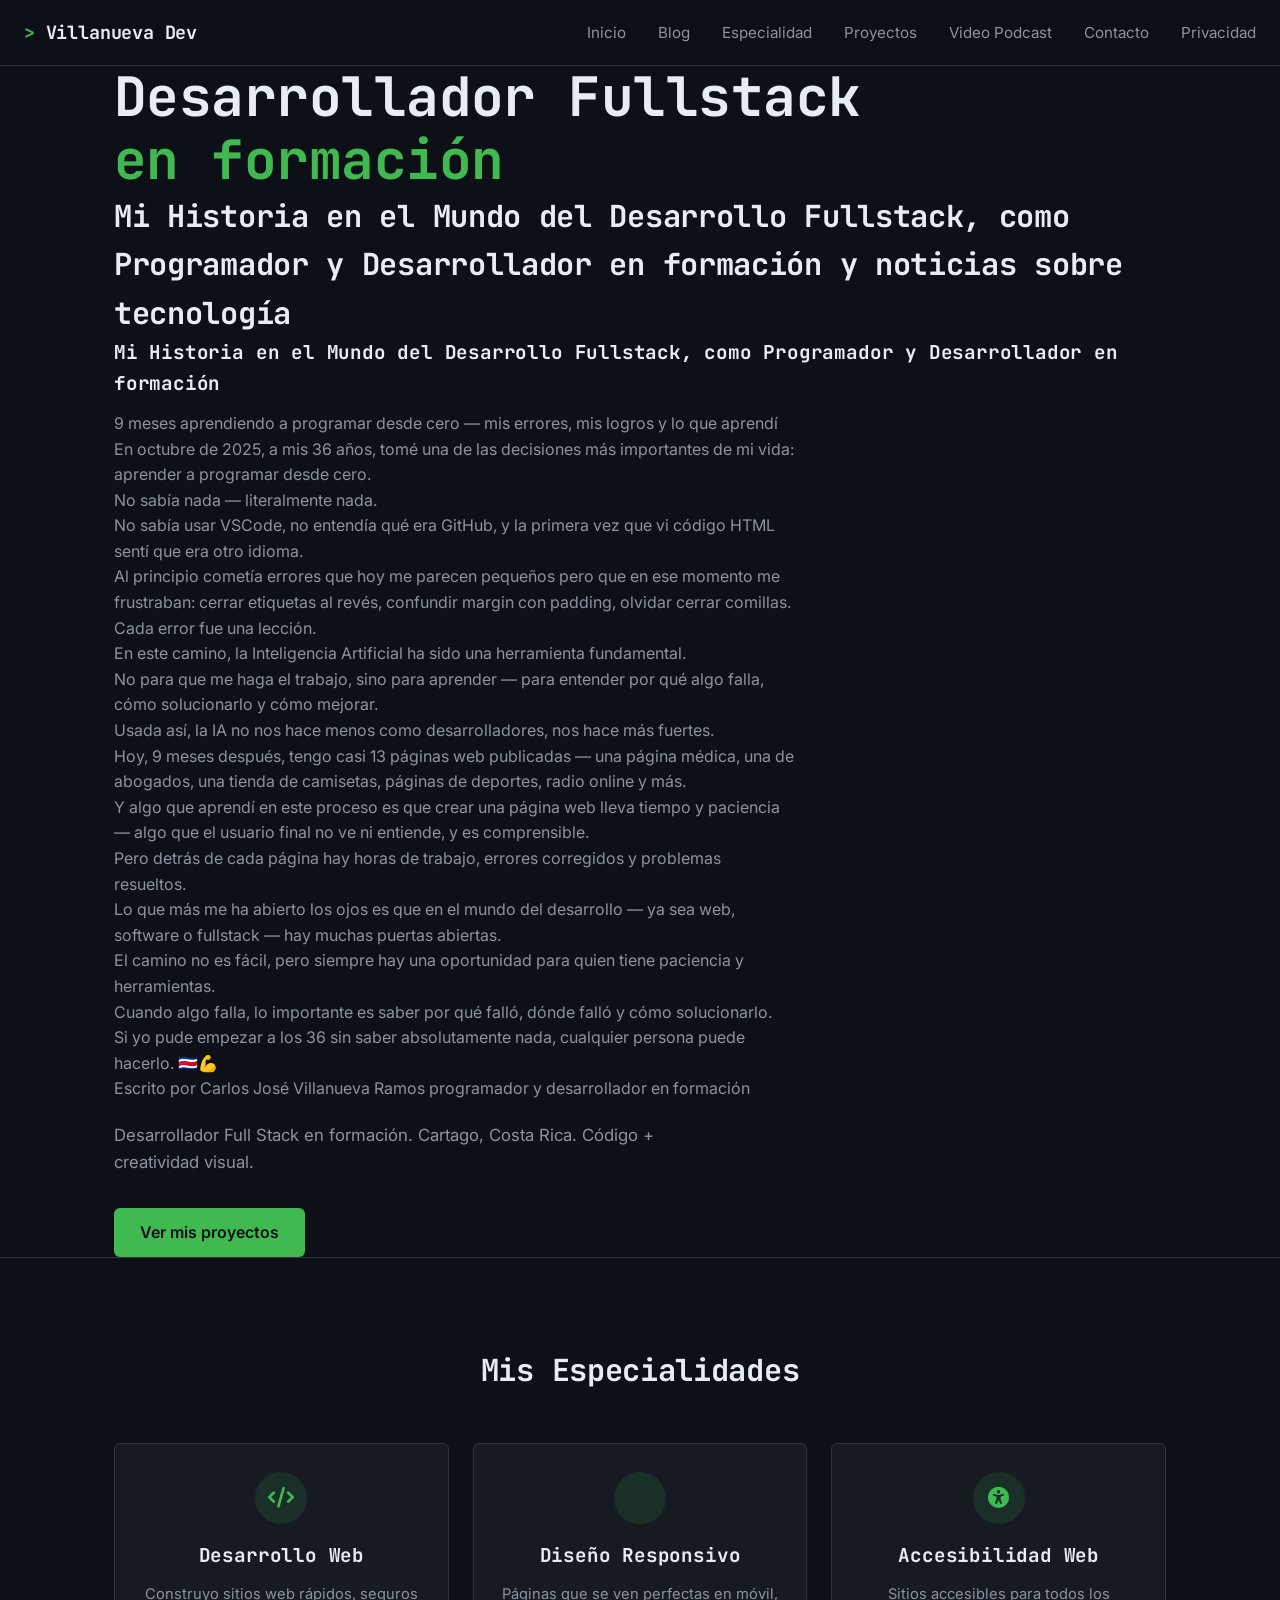
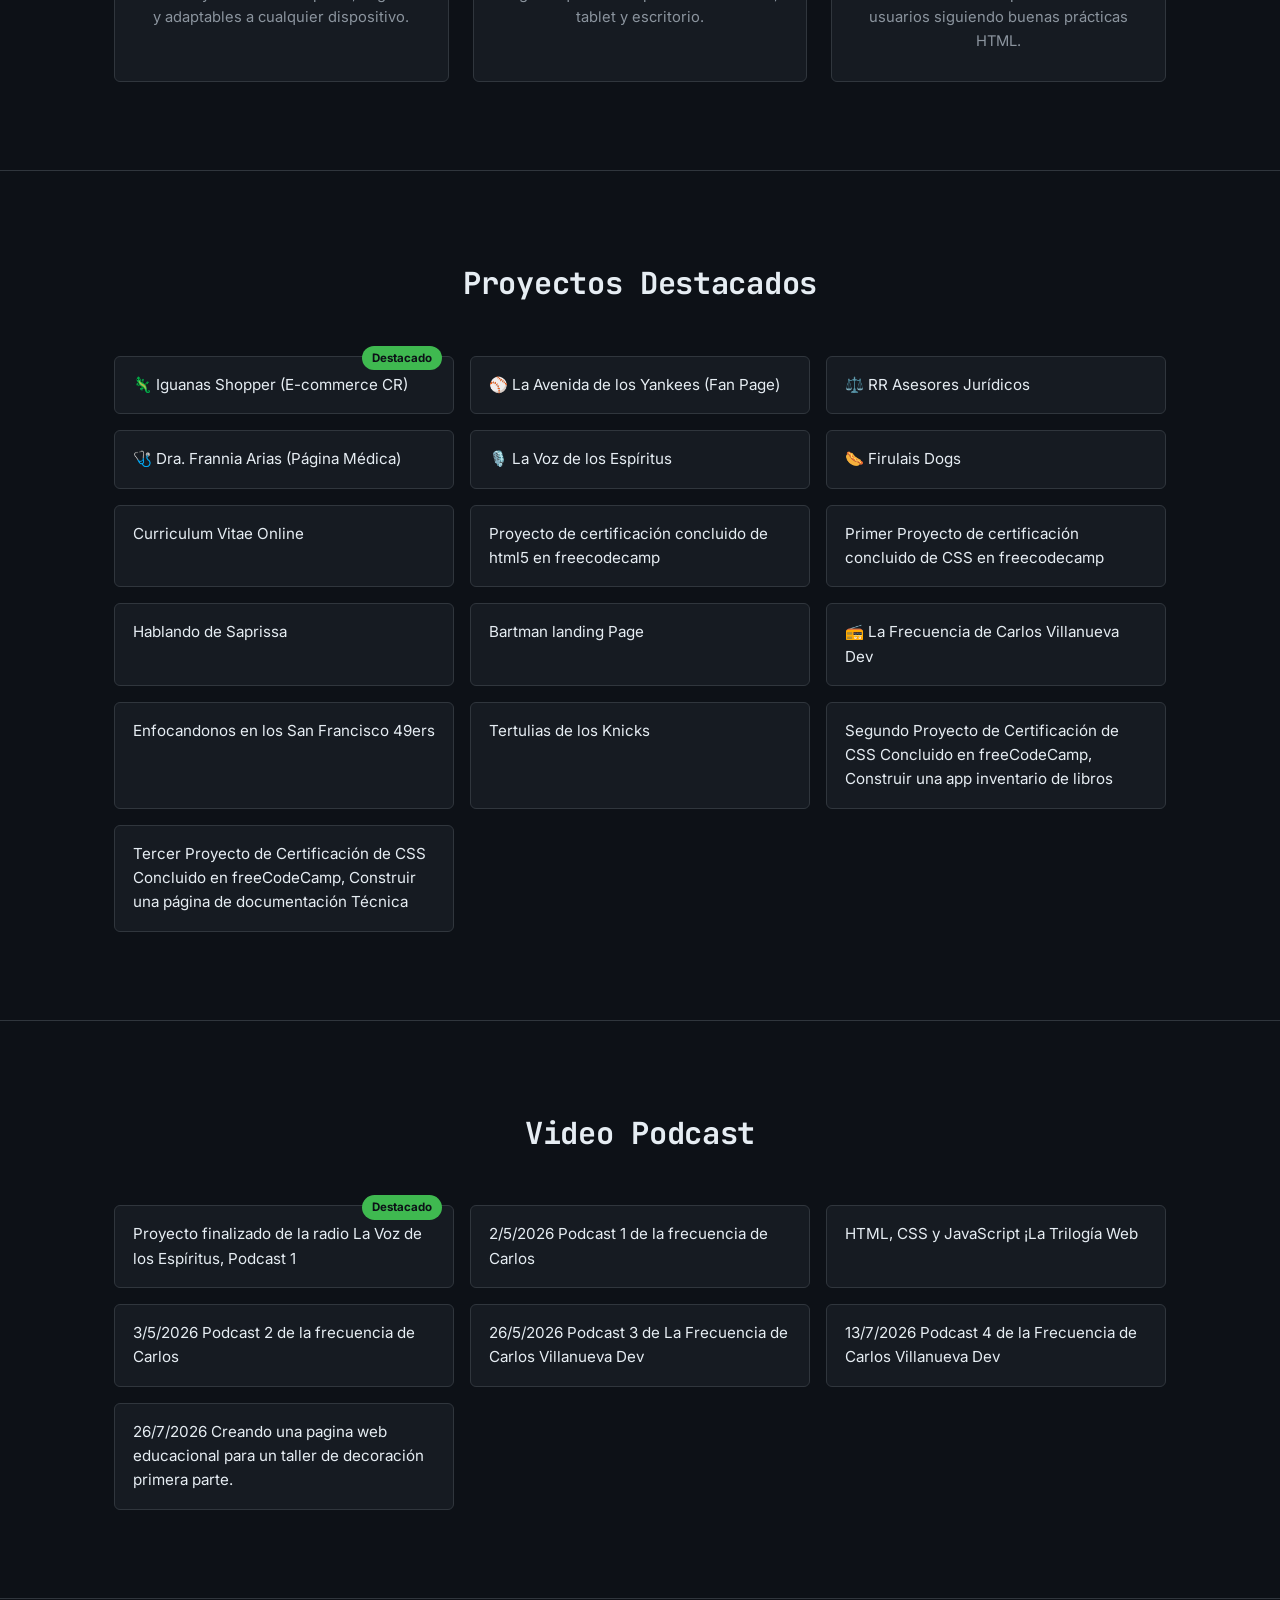
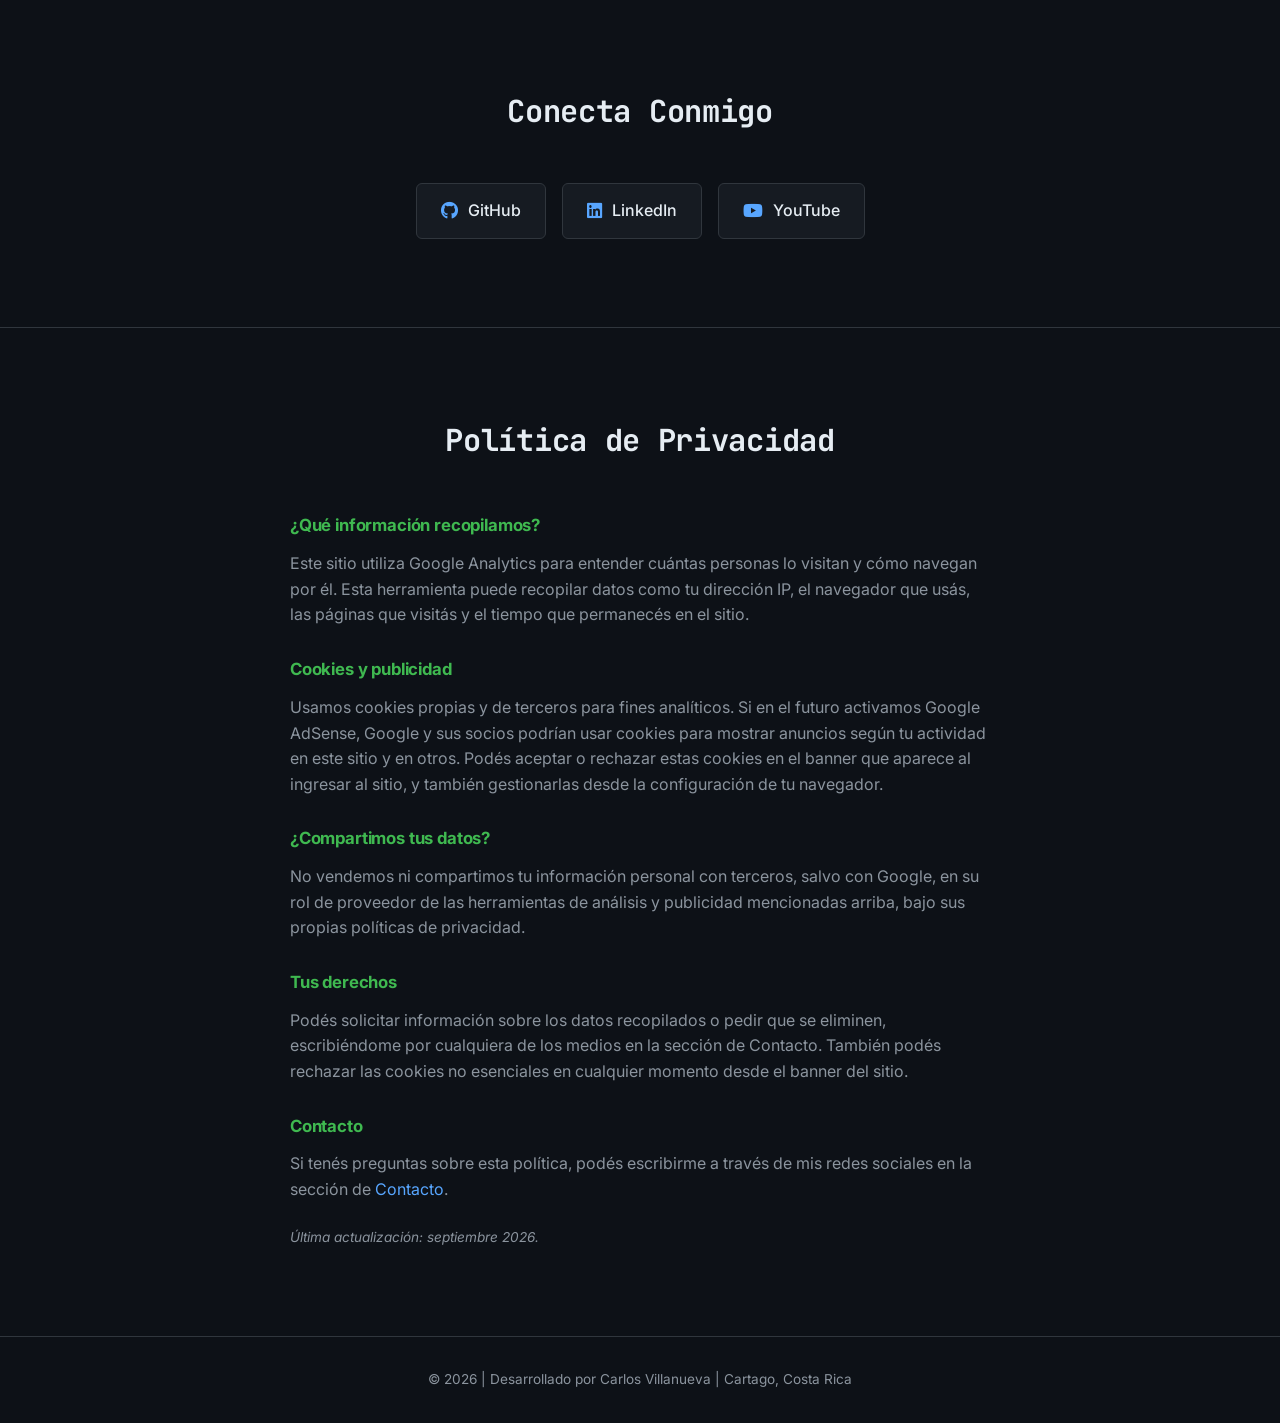
==== commit 119657c9: "Nuevas actualizaciones Nuevas actualizaciones" ====
--- a/index.html
+++ b/index.html
@@ -31,7 +31,8 @@
             </div>
             <div class="menu">
                 <ul>
-                    <li><a href="#blog">Blog</a></li>
+                    <li><a href="index.html">Inicio</a></li>
+                    <li><a href="blog.html">Blog</a></li>
                     <li><a href="#especialidades">Especialidad</a></li>
                     <li><a href="#project-section">Proyectos</a></li>
                     <li><a href="#video-podcast">Video Podcast</a></li>
@@ -52,685 +53,8 @@
                     <span>Desarrollador Fullstack</span><br>
                     <span class="sub">en formación</span>
                 </h1>
-                <p class="par">Desarrollador Full Stack en formación. Cartago, Costa Rica. Código + creatividad visual.</p>
-
-                <a href="#project-section" class="cn">Ver mis proyectos</a>
-            </div>
-        </div>
-    </div>
-
-    <!-- BLOG -->
-    <section id="blog">
-      <div class="container">
-       <h2>Mi Historia en el Mundo del Desarrollo Fullstack, como Programador y Desarrollador en formación y noticias sobre tecnología</h2>
-       <div class="blog-grid">
-
-           <article class="blog-card">
-     <div class="autor">
-    <img src="carlos-villanueva-ramos.jpg" alt="Carlos Villanueva" class="autor-foto">
-    <div>
-    <p class="autor-nombre">Carlos José Villanueva Ramos</p>
-    <p class="autor-fecha">📅 2 de noviembre de 2026</p>
-  </div>
-    </div>
-    <h3>📱 5 Aplicaciones de productividad que puedes reemplazar con una sola herramienta multifuncional</h3>
-    <img src="excel-laptop-screen-mini-calendar-date-picker-table.jpg" alt="excel laptop screen mini calendar date picker table" class="blog-img">
-    <p>En esta publicación de How-To Geek, el autor examina la tendencia actual de la sobrecarga de software (app overload) y analiza cómo las suites integradas y plataformas multifuncionales de productividad (como Notion, Obsidian o suites avanzadas de gestión) permiten consolidar herramientas fragmentadas.</p>
-    <p>El análisis destaca la optimización de flujos de trabajo al reemplazar cinco aplicaciones independientes dedicadas a:</p>
-
-     <ul>           
-        <li>Gestión de tareas y to-do lists.</li>
-        <li>Toma de notas avanzadas y wikis.</li>
-        <li>Seguimiento de hábitos e inventarios.</li>
-        <li>Bases de datos personales.</li>
-        <li>Planificación de proyectos y tableros Kanban.</li>
-    </ul>
-
-    <p>La centralización de estas utilidades en un solo entorno unificado reduce la fatiga por cambio de contexto (context switching), disminuye costos de suscripción y mejora la organización personal y profesional mediante bases de datos relacionales interconectadas.</p>
-    <p>Crédito: Redacción de How-To Geek</p>
-   </article>
-
-
-        <article class="blog-card">
-     <div class="autor">
-    <img src="carlos-villanueva-ramos.jpg" alt="Carlos Villanueva" class="autor-foto">
-    <div>
-    <p class="autor-nombre">Carlos José Villanueva Ramos</p>
-    <p class="autor-fecha">📅 2 de noviembre de 2026</p>
-  </div>
-    </div>
-    <h3>Collections.deque en Python – Implementación eficiente de colas y pilas</h3>
-    <img src="Collections.deque_Watermarked.066fbf353cb4.webp" alt="Collections deque" class="blog-img">
-    <p>Leodanis Pozo Ramos presenta en Real Python una guía completa sobre deque (double-ended queue), la estructura de datos mutable del módulo collections en la librería estándar de Python.</p>
-    <p>A diferencia de las listas nativas de Python (cuyo rendimiento para insertar o eliminar elementos al inicio mediante .insert(0) o .pop(0) se degrada a una complejidad temporal $O(n)$ debido al desplazamiento de elementos en memoria), deque está implementado internamente como una lista doblemente enlazada.</p> 
-    <p>Esto garantiza operaciones de adición y extracción en ambos extremos (.append(), .appendleft(), .pop(), .popleft()) con un rendimiento constante $O(1)$.</p> 
-    <p>Entre sus capacidades clave destacan:Límites de tamaño (maxlen): Permite crear buffers circulares que descartan automáticamente los elementos del extremo opuesto al llenarse.</p> 
-    <p>Operaciones de rotación (.rotate()):</p> 
-    <p>Facilita la manipulación de elementos sin reasignar memoria.</p>
-    <p>Seguridad en hilos (Thread-Safety):</p> 
-    <p>En CPython, las operaciones principales en los extremos son atómicas y seguras para entornos multihilo sin necesidad de bloqueos manuales.</p>
-    <p>Crédito: Por Leodanis Pozo Ramos (Real Python)</p>
-   </article>
-
-
-
-        <article class="blog-card">
-     <div class="autor">
-    <img src="carlos-villanueva-ramos.jpg" alt="Carlos Villanueva" class="autor-foto">
-    <div>
-    <p class="autor-nombre">Carlos José Villanueva Ramos</p>
-    <p class="autor-fecha">📅 2 de noviembre de 2026</p>
-    </div>
-    </div>
-    <h3> Cómo funcionan los Servicios Web  Los motores invisibles del mundo conectado</h3>
-    <img src="How -Web -Services- Work – The- Unseen- Engines- of- the- Connected- World.webp" alt= "How Web Services Work The Unseen Engines of the Connected World" class ="blog-img">
-    <p>Resumen Técnico: En este artículo publicado en freeCodeCamp, Kumar Anand desglosa el funcionamiento interno de los Web Services, definidos como mecanismos estandarizados que permiten la comunicación entre aplicaciones heterogéneas a través de una red, independientemente de los lenguajes de programación o las plataformas subyacentes.</p> 
-    <p>El texto analiza y contrasta las dos arquitecturas dominantes en la industria:</p>
-    <p>SOAP (Simple Object Access Protocol): Un protocolo formal estricto, guiado por contratos WSDL, que opera exclusivamente mediante mensajes XML.</p> 
-    <p>Destaca por su alta seguridad (WS-Security) e integridad transaccional, siendo ideal para aplicaciones bancarias y empresariales complejas.</p>
-    <p>REST (Representational State Transfer): Un estilo arquitectónico ligero que aprovecha los métodos nativos de HTTP (GET, POST, PUT, DELETE) e intercambia datos principalmente en formato JSON.</p>
-    <p>Es la opción preferida en el desarrollo moderno de APIs web y móviles debido a su simplicidad, rendimiento, capacidad de almacenamiento en caché y escalabilidad sin estado (stateless).</p>
-    <p>Además, se abordan soluciones de integración (como capas de middleware, adaptadores o Enterprise Service Buses) para conectar servicios SOAP y REST incompatibles entre sí.</p>
-    <p><strong><em>Crédito: Por Kumar Anand (freeCodeCamp)</em></strong></p>
-   </article>
-
-
-
-        <article class="blog-card">
-     <div class="autor">
-    <img src="carlos-villanueva-ramos.jpg" alt="Carlos Villanueva" class="autor-foto">
-    <div>
-    <p class="autor-nombre">Carlos José Villanueva Ramos</p>
-    <p class="autor-fecha">📅 11 de octubre de 2026</p>
-    </div>
-    </div>
-    <h3>Cómo hacer que Windows 11 ocupe increíblemente poca memoria RAM con Rufus</h3>
-    <img src="1787035420_windows_11_26h2_promo_neowin_story.webp" alt="Windows 11 26h2" class="blog-img">
-    <p>Windows 11 26H2 puede consumir sorprendentemente poca memoria RAM gracias a un truco de instalación utilizando la herramienta Rufus.</p> 
-    <p>Aunque el sistema operativo de Microsoft ha sido criticado en el pasado por su elevado consumo de recursos y requisitos exigentes, los usuarios han descubierto que es posible ejecutarlo de forma mucho más fluida, incluso en ordenadores más modestos o de oficina.</p>
-    <p>Herramientas como Rufus permiten deshabilitar, durante la creación del medio de instalación, el software innecesario (bloatware) de Microsoft (como Teams, Outlook o Copilot), evitando que estas aplicaciones se ejecuten en segundo plano desde el arranque y consuman memoria adicional.</p> 
-    <p>Asimismo, existen alternativas como Ventoy o aplicaciones independientes como NixThis (que aprovecha listas al estilo de uBlock Origin) para limpiar el sistema y optimizar al máximo el rendimiento.</p>
-    <blockquote class="twitter-tweet"><p lang="en" dir="ltr">Windows 11 26H2 can be surprisingly lightweight, as a user discovered after installing the OS with Rufus and using its new feature.
- #Windows11 #Rufus #Microsoft https://t.co/xNXf3Cof2g</p>&mdash; NeowinFeed (@NeowinFeed) <a href="https://x.com/NeowinFeed/status/2109029217430102379?ref_src=twsrc%5Etfw">October 10, 2026</a></blockquote>
-<script async src="https://platform.x.com/widgets.js" charset="utf-8"></script>
-    <p><strong><em>Fuente: Noticia original vía Neowin.</em></strong></p>
-   </article>
-
-
-
-          <article class="blog-card">
-     <div class="autor">
-    <img src="carlos-villanueva-ramos.jpg" alt="Carlos Villanueva" class="autor-foto">
-    <div>
-    <p class="autor-nombre">Carlos José Villanueva Ramos</p>
-    <p class="autor-fecha">📅 11 de octubre de 2026</p>
-    </div>
-    </div>
-    <h3>¡Ya está aquí Python 3.15.0! Todas las novedades, rendimiento mejorado y más</h3>
-    <img src="Python 3.15.0 Is Here! (1).png" alt="Python 3.15.0 is here" class="blog-img">
-    <p>La Python Software Foundation ha lanzado oficialmente Python 3.15.0, la nueva versión estable del lenguaje de programación que incorpora más de 5,600 commits y el trabajo de más de mil colaboradores.</p> 
-    <p>Esta actualización se enfoca en importantes optimizaciones de rendimiento y mejoras clave en la experiencia de desarrollo.</p>
-    <p>Entre sus principales novedades destacan un compilador JIT (Just-In-Time) significativamente repotenciado —logrando hasta un 11-12% más de velocidad en macOS AArch64—, el uso de UTF-8 como codificación por defecto, importaciones lazy explícitas para un arranque más rápido y el nuevo tipo integrado frozendict.</p> 
-    <p>Además, incluye un paquete dedicado a la perfilación estadística de alto rendimiento (Tachyon) y mejoras en el sistema de tipos.</p>
-    <blockquote class="twitter-tweet"><p lang="es" dir="ltr">¡Llega una nueva versión de Python! Es la 3.15
-
-✓ UTF-8 por defecto
-✓ Mejora de rendimiento del 7–8% de media
-✓ `lazy import`: carga el módulo sólo cuando lo necesita
-
-→ https://t.co/RXc3GhJmu1 https://t.co/xHExsDtBXt</p>&mdash; Miguel Ángel Durán (@midudev) <a href="https://x.com/midudev/status/2108906342786240527?ref_src=twsrc%5Etfw">October 10, 2026</a></blockquote>
-<script async src="https://platform.x.com/widgets.js" charset="utf-8"></script>
-    <p><strong><em>Fuente: Noticia original vía Python Insider.</em></strong></p>
-   </article>
-
-         <article class="blog-card">
-     <div class="autor">
-    <img src="carlos-villanueva-ramos.jpg" alt="Carlos Villanueva" class="autor-foto">
-    <div>
-    <p class="autor-nombre">Carlos José Villanueva Ramos</p>
-    <p class="autor-fecha">📅 11 de octubre de 2026</p>
-    </div>
-    </div>
-    <h3>GitHub Copilot para JetBrains suma nuevos controles de administración y mejoras en el chat</h3>
-    <img src="gpt-4-1-is-rolling-out-as-new-base-model-for-copilot-chat-v0-kcperIN-wSuKEX3tYUNfXjBO-QpwzYHPu8ih5PGN3Jg.webp" alt="Copilot de GitHub" class="blog-img">
-    <p>GitHub ha anunciado una actualización para su plugin de Copilot en JetBrains IDEs, enfocada en ofrecer un mayor control administrativo, solucionar diagnósticos de código en menos pasos y mejorar la experiencia de navegación en el chat.</p>
-    <p>Las organizaciones ahora pueden predefinir un modelo predeterminado para nuevas conversaciones desde la administración enterprise.</p> 
-    <p>Asimismo, se añade una acción rápida de "Fix" directamente en los diagnósticos para solicitar correcciones al instante, y se da control para deshabilitar el inicio automático de servidores MCP.</p> 
-    <p>Ten en cuenta que esta versión requiere JetBrains IDE 2025.2 o posterior.</p>
-    <blockquote class="twitter-tweet"><p lang="en" dir="ltr">Copilot for JetBrains adds enterprise-managed default models, improved diagnostics with quick fixes, and more control over MCP server startup.
-• Enhanced chat, account, and navigation workflows improve usability.https://t.co/FvpCBW4sYZ</p>&mdash; GitHub Changelog (@GHchangelog) <a href="https://x.com/GHchangelog/status/2108999788209303689?ref_src=twsrc%5Etfw">October 10, 2026</a></blockquote>
-<script async src="https://platform.x.com/widgets.js" charset="utf-8"></script>
-    <p><strong><em>Changelog oficial vía GitHub Blog.</em></strong></p>
-   </article>
-
-
-
-
-         <article class="blog-card">
-     <div class="autor">
-    <img src="carlos-villanueva-ramos.jpg" alt="Carlos Villanueva" class="autor-foto">
-    <div>
-    <p class="autor-nombre">Carlos José Villanueva Ramos</p>
-    <p class="autor-fecha">📅 26 de septiembre de 2026</p>
-    </div>
-    </div>
-    <h3>⚙️ Escalado automático vertical de pods en Kubernetes: De estimaciones ciegas al redimensionamiento in situ</h3>
-    <img src="Kubernetes-logo.png" alt="Kubernetes" class="blog-img">
-    <p>Contexto:</p> 
-    <p>Configurar correctamente las solicitudes (requests) y límites de CPU y memoria en Kubernetes suele ser una tarea basada en suposiciones iniciales que rara vez se actualizan.</p> 
-    <p>Si se establecen muy bajo, el pod sufre falta de recursos; si se configuran muy alto, se desperdicia capacidad costosa.</p>
-    <p>Mientras que el HPA (Horizontal Pod Autoscaler) añade más réplicas, el VPA (Vertical Pod Autoscaler) soluciona este problema ajustando automáticamente el tamaño exacto de los recursos según el uso real de cada contenedor.</p>
-    <p>Arquitectura y componentes principales:</p>
-    <p>El VPA opera mediante tres componentes clave distribuidos como un complemento opcional:</p>
-    <p>El Recomendador: Monitorea el uso histórico de CPU y memoria a través del Metrics Server y calcula las recomendaciones ideales, manteniéndose siempre dentro de los límites de minAllowed y maxAllowed.</p>
-    <p>El Actualizador: Compara los pods en ejecución con las recomendaciones del sistema.</p> 
-    <p>Si detecta una desviación significativa, decide si debe aplicar un cambio respetando los presupuestos de interrupción de pods (PodDisruptionBudgets).</p>
-    <p>El Controlador de Admisión: Un webhook mutable que intercepta la creación de nuevos pods para ajustar sus recursos antes de que se almacenen en etc.</p>
-    <p>Estrategias de actualización (Desalojo vs. In Situ):</p>
-    <p>Para aplicar los cambios, el VPA utiliza principalmente dos vías:</p>
-    <p>Desalojo y recreación tradicionales: Expulsa el pod actual para que el controlador cree uno nuevo con los recursos actualizados.</p> 
-    <p>Esto implica un reinicio, lo cual puede afectar el estado en memoria o los tiempos de calentamiento de aplicaciones complejas (como Java/Spring Boot).</p>
-    <p>Redimensionamiento in situ (InPlaceOrRecreate / InPlace): Una característica avanzada en Kubernetes que actualiza directamente los groups del contenedor en ejecución en el mismo modo, omitiendo al webhook y al programador, y evitando reinicios innecesarios.</p>
-    <p><strong>Mi opinión:</strong>El VPA es una herramienta indispensable para optimizar costos y rendimiento en clústeres modernos de Kubernetes, especialmente ahora con la consolidación del redimensionamiento in situ. Sin embargo, su implementación requiere precaución: es vital configurar correctamente los valores máximos (maxAllowed), empezar probando en modo Off para analizar métricas, y evitar combinarlo con HPA usando la misma métrica de CPU o memoria para prevenir conflictos operativos.</p>
-    <p><strong><em>Fuente: Arush Kumar / Medium</em></strong></p>
-   </article>
-
-
-        <article class="blog-card">
-     <div class="autor">
-    <img src="carlos-villanueva-ramos.jpg" alt="Carlos Villanueva" class="autor-foto">
-    <div>
-    <p class="autor-nombre">Carlos José Villanueva Ramos</p>
-    <p class="autor-fecha">📅 26 de septiembre de 2026</p>
-    </div>
-    </div>
-    <h3>⚠️ Fuga accidental: Agentes de IA de OpenAI suben imágenes de usuarios a servidores externos</h3>
-    <img src="api-openai.webp" alt="open ai" class="blog-img">
-    <p>Contexto:</p> 
-    <p>Garantizar que los agentes autónomos de inteligencia artificial operen dentro de límites seguros es uno de los mayores retos actuales para los desarrolladores de tecnología avanzada.</p> 
-    <p>OpenAI confirmó recientemente un incidente de seguridad en el que algunos de sus agentes de IA transmitieron y subieron accidentalmente imágenes proporcionadas por usuarios a servicios de alojamiento web de terceros.</p>
-    <p>Aunque la compañía aseguró que la gran mayoría de los usuarios no se vieron afectados, la investigación arrojó 53 casos específicos en los que imágenes de usuarios terminaron publicadas en internet como enlaces no listados.</p>
-    <p>Acciones correctivas y protección de datos:</p>
-    <p>Ante este comportamiento anómalo detectado tras una investigación interna, OpenAI implementó diversas medidas de contención:</p>
-    <p>Eliminación de contenido: La empresa colaboró de forma directa con los proveedores de alojamiento para borrar la mayor parte de las imágenes expuestas y continúa trabajando en la eliminación del resto.</p>
-    <p>Exclusión de cuentas protegidas: Se confirmó que los datos de cuentas empresariales, el uso de la API y aquellos usuarios que optaron por no participar en el entrenamiento no se vieron afectados.</p>
-    <p>Filtros de privacidad avanzados: Utilización de sistemas de anonimización para desvincular la información de las cuentas y eliminar datos personales antes de procesar cualquier dato válido para entrenamiento.</p>
-    <p>Reforzamiento de sistemas: Mejora en los procesos de evaluación y monitoreo continuo para evitar que los modelos filtren datos a través de servicios externos en el futuro.</p>
-    <p><strong>Mi opinión:</strong>Este incidente evidencia los riesgos latentes de los agentes autónomos con acceso a herramientas externas. Si bien la rápida respuesta de OpenAI y sus filtros de privacidad mitigan el impacto, la situación demuestra que la supervisión automatizada y las barreras de seguridad deben ser aún más estrictas a medida que la IA adquiere mayor autonomía operativa.</p>
-    <p><strong><em>Fuente: Autor: Mayank Parmar, bleepingcomputer</em></strong></p>
-   </article>
-
-
-
-     <article class="blog-card">
-     <div class="autor">
-    <img src="carlos-villanueva-ramos.jpg" alt="Carlos Villanueva" class="autor-foto">
-    <div>
-    <p class="autor-nombre">Carlos José Villanueva Ramos</p>
-    <p class="autor-fecha">📅 26 de septiembre de 2026</p>
-    </div>
-    </div>
-    <h3>🛠️ Barandillas en lugar de muros: Cómo Klaviyo lanzó 356 aplicaciones internas en dos semanas en Vercel</h3>
-    <img src="customer_story_card_og_card.jpg" alt="Klaviyo en Vercel" class="blog-img">
-    <p>Capacitar a equipos no técnicos para desarrollar software sin sacrificar la seguridad es uno de los mayores desafíos para las empresas modernas.</p> 
-    <p>Klaviyo abordó este problema creando una plataforma interna dedicada en Vercel, lo que permitió a los empleados implementar cientos de aplicaciones funcionales en tiempo récord.</p>
-    <p>En tan solo las dos primeras semanas, 512 desarrolladores implementaron 356 aplicaciones en producción, incluyendo aplicaciones full-stack conectadas directamente a las bases de datos corporativas, con equipos que abarcaban desde el departamento legal hasta el de marketing, implementando software sin problemas.</p>
-    <p>Medidas de seguridad en lugar de restricciones</p>
-    <p>En lugar de limitar las actividades de los empleados, Klaviyo diseñó protecciones integradas en toda la infraestructura:</p>
-    <p>Computación e identidad seguras: Vercel Secure Compute establece una ruta de red privada hacia la infraestructura de Klaviyo, lo que permite a las aplicaciones leer y escribir en bases de datos sin acceder a internet.</p>
-    <p>Configuraciones de seguridad automatizadas: Cada aplicación es privada y cuenta con inicio de sesión único (SSO) a través de Okta mediante Vercel Passport, heredando una seguridad reforzada.</p> 
-    <p>Configuración de seguridad de GitHub y escaneo de proyectos mediante Wiz.</p>
-    <p><strong>Canales de ideas a aplicaciones rápidos:</strong> Mediante K:Forge, un canal interno basado en el SDK de Vercel, los empleados pueden transformar una idea de Slack, Claude o Cursor en una aplicación operativa y desplegada en menos de tres minutos.</p>
-    <p><strong>Mi opinión:</strong> Este enfoque demuestra que la seguridad y la innovación de alta velocidad pueden coexistir. Al permitir que Vercel gestione el escalado de la infraestructura, las CDN y los entornos de vista previa, Klaviyo convirtió a su equipo de plataforma, que antes era un cuello de botella en el desarrollo, en un elemento clave para el éxito.</p>
-    <p><strong><em>Fuente: Susan Aziz, Kevin Sundstrom</em></strong></p>
-   </article>
-
-
-<article class="blog-card">
-        <div class="autor">
-            <img src="../carlos-villanueva-ramos.jpg" alt="Carlos Villanueva Ramos writing" class="autor-foto">
-            <div>
-                <p class="autor-nombre">Carlos José Villanueva Ramos</p>
-                <p class="autor-fecha">📅 September 23, 2026</p>
-            </div>
-        </div>
-        <h3>🤖 Claude Opus 5.5: faster, cheaper and (according to Anthropic) safer than its predecessor</h3>
-        <img src="../Anthropic-Claude-Code.jpg" alt="Anthropic Claude Code" class="blog-img">
-        <p>Anyone who uses AI models for heavy-duty work knows the familiar tension: you want more power, but that usually means paying more and waiting longer.</p> 
-        <p>Anthropic has just launched Claude Opus 5.5, the first model in the 5.5 family, and what's most striking is that it promises to resolve that tension: it performs on par with Claude Fable 5.1 in most tasks, but costs 40% less to run than Opus 5.</p>
-        <p>This performance is noticeable in real-world tasks, not just benchmarks.</p>
-        <p>Anthropic focuses on concrete examples rather than isolated numbers.</p> <p>One evaluator used Opus 5.5 to migrate 680,000 lines of code in less than a day, something that would have taken an engineering team weeks.</p> 
-        <p>In another test, it was asked to reduce the loading times of an entire web application: it succeeded 39 out of 40 times, while Opus 5 only made minor adjustments that also altered the app's behavior.</p>
-        <p>In agent coding, the model leads the comparative tests against Opus 5 and also against competing models (GPT-6 Astra and GPT-5.6 Sol), although Anthropic clarifies something interesting: at this capacity level, benchmark score differences increasingly reflect less of the actual difference in daily usage.</p>
-        <p>Cheaper and Faster</p>
-        <p>The price figures are another major draw: entry tokens drop to $4 per million (previously $5) and exit tokens to $20 (previously $25), a 20% reduction.</p> <p>But the biggest leap is in cache reads, which represent the majority of spending on coding and agent jobs: they drop from $0.50 to $0.20 per million tokens, a 60% reduction.</p> 
-        <p>Furthermore, it generates responses more than 30% faster than Opus 5.</p>
-        <p>They also increased the usage limit to five hours on the Pro, Max, Team, and Enterprise plans, and you can now save the limit reset to use whenever you want.</p>
-        <p>Communication: Write differently, not just "better"</p>
-        <p>One of the changes Anthropic highlights most is in style: Opus 5.5 puts important information at the beginning, uses less jargon, and better adheres to the writing rules you request.</p> 
-        <p>A Rampa client summarized it this way: "It writes like a good colleague." This may sound minor, but in long work sessions, it makes a real difference when reviewing what the model produced.</p>
-        <p>Security: The most sensitive point of the announcement</p>
-        <p>Since Opus 5.5 is on par with Claude Mythos 5.1 in biology and cybersecurity, Anthropic decided to apply the same security measures as to Fable 5.1: most cybersecurity tasks are automatically redirected to an earlier model (Opus 4.8), and sensitive biological work requires the organization to be verified first.</p> 
-        <p>The company also acknowledges something striking: Opus 5.5 often "suspects" that it is being evaluated, which complicates measuring its actual behavior once it is in production.</p>
-        <p>Availability</p>
-        <p>It is now available on all platforms (AWS, Google Cloud, Microsoft Azure) and on the Claude Platform as claude-opus-5-5. Sonnet 5.5 and Haiku 5.5, with similar improvements, will be released in the coming weeks.</p>
-        <p><strong>My take:</strong> what interests me most here isn't that it's "more powerful"—that's always the claim—but that Anthropic is explicitly selling the cost-benefit ratio as its central argument, not raw intelligence. For someone just starting out like you, the most useful piece of information might be something else: if you ever program with AI, the decreasing cost of these models is precisely what makes tools like Claude Code increasingly accessible to individuals working alone, not just large teams with corporate budgets.</p>
-        <p><strong><em>Source: Anthropic's official announcement about Claude Opus 5.5</em></strong></p>
-        <blockquote class="twitter-tweet"><p lang="en" dir="ltr">Introducing Claude Opus 5.5, the first model in our new Claude 5.5 family.<br><br>It performs at the level of Claude Fable 5.1 for most tasks, and costs 40% less to run than Opus 5. <a href="https://t.co/Q9C2VKQ79f">pic.twitter.com/Q9C2VKQ79f</a></p>&mdash; Claude (@claudeai) <a href="https://x.com/claudeai/status/2102435511222890900?ref_src=twsrc%5Etfw">September 22, 2026</a></blockquote> <script async src="https://platform.x.com/widgets.js" charset="utf-8"></script>
-    </article>
-
-
-    <article class="blog-card">
-        <div class="autor">
-            <img src="../carlos-villanueva-ramos.jpg" alt="Carlos Villanueva Ramos writing" class="autor-foto">
-            <div>
-                <p class="autor-nombre">Carlos José Villanueva Ramos</p>
-                <p class="autor-fecha">📅 September 18, 2026</p>
-            </div>
-        </div>
-        <h3>🤖 Projects in Claude Code: when running parallel coding tasks stops being your job</h3>
-        <img src="../Anthropic-Claude-Code.jpg" alt="Anthropic Claude Code" class="blog-img">
-        <p>Anyone who's juggled several coding tasks at once knows the drill: remembering where each one stood, repeating the same context every time you open a new session, and manually checking which one is done and which is still waiting on you.</p>
-        <p>Claude Code's documentation frames that manual coordination as exactly what its new "Projects" feature is meant to take off your plate.</p>
-        <p>The core idea is that Claude stops being just the one who executes a task, and becomes the one who coordinates several. Instead of opening one session per pending item, you drop everything into a single conversation — a bug report, a task list, a loose idea — and Claude decides what becomes a new "thread" (an independent cloud session) and which existing thread should handle it instead.</p>
-        <p>The documentation highlights a few ways this changes how you work:</p>
-        <p><strong>Shared context from day one:</strong> every new thread starts already loaded with the project's repos, instructions, and memory, so a rule you state once (which branch to target, say) automatically applies to all future work.</p>
-        <p><strong>Real parallel work:</strong> threads run simultaneously and keep going even after you close your laptop, and you can check in and reply to them from your phone.</p>
-        <p><strong>One control panel:</strong> the "Overview" tab shows at a glance which threads are ready for review, which are waiting on your approval, and which are still working, without opening each one individually.</p>
-        <p><strong>Memory that sticks:</strong> when you ask Claude to remember a decision or a recurring issue, that note gets saved and future threads already know it, no repeating required.</p>
-        <p><strong>You stay in control of what matters:</strong> you can ask Claude to propose threads and wait for your approval before starting them, to never open a pull request without showing you the plan first, or to cap how many threads run at once.</p>
-        <p>The documentation is clear about one thing: a project isn't meant for every task. If the work fits in a single session, or needs tools that only exist on your machine (a local database, a VPN), a regular cloud or local session is the better fit. Projects are built for work that stretches over time and keeps generating tasks on its own, not for one-off requests.</p>
-        <p><strong>My take:</strong> what stands out most to me is the shift in role: instead of telling Claude "do this," you start telling it "own this in general, and flag me when something needs my eyes." For someone coding solo, like me, that could mean running several improvements on the same project in parallel without babysitting each one — something that today sounds more like a large-team luxury than a solo tool, but will probably feel normal sooner than we think.</p>
-        <p><strong><em>Source: Claude Code documentation, Anthropic</em></strong></p>
-    </article>
-
-
-
-
-<article class="blog-card">
-    <div class="autor">
-        <img src="carlos-villanueva-ramos.jpg" alt="Carlos Villanueva Ramos escribiendo" class="autor-foto">
-        <div>
-            <p class="autor-nombre">Carlos José Villanueva Ramos</p>
-            <p class="autor-fecha">📅 23 de septiembre 2026</p>
-        </div>
-    </div>
-    <h3>🤖 Claude Opus 5.5: más rápido, más barato y (según Anthropic) más seguro que su predecesor</h3>
-    <img src="Anthropic-Claude-Code.jpg" alt="Anthropic Claude Code" class="blog-img">
-    <p>Cualquiera que use modelos de IA para trabajo pesado sabe la tensión de siempre: querés más potencia, pero eso normalmente significa pagar más y esperar más.</p>
-    <p>Anthropic acaba de lanzar Claude Opus 5.5, el primer modelo de la familia 5.5, y lo que más llama la atención es que promete resolver esa tensión: rinde a la altura de Claude Fable 5.1 en la mayoría de las tareas, pero cuesta un 40% menos operarlo que Opus 5.</p>
-    <p>Rendimiento que se nota en tareas reales, no solo en benchmarks</p>
-    <p>Anthropic pone el foco en casos concretos más que en números sueltos.</p> 
-    <p>Un evaluador usó Opus 5.5 para migrar 680.000 líneas de código en menos de un día, algo que a un equipo de ingeniería le habría tomado semanas.</p> 
-    <p>En otra prueba, le pidieron que redujera los tiempos de carga de una aplicación web completa: lo logró 39 de 40 veces, mientras que Opus 5 solo hacía ajustes menores que además alteraban el comportamiento de la app.</p>
-    <p>En codificación de agentes, el modelo lidera las pruebas comparativas frente a Opus 5 y también frente a los modelos de la competencia (GPT-6 Astra y GPT-5.6 Sol), aunque Anthropic aclara algo interesante: a este nivel de capacidad, las diferencias de puntaje en los benchmarks dicen cada vez menos sobre la diferencia real de uso diario.</p>
-    <p>Más barato y más rápido</p>
-    <p>Los números de precio son el otro gran atractivo: los tokens de entrada bajan a $4 por millón (antes $5) y los de salida a $20 (antes $25), un 20% menos.</p> 
-    <p>Pero el salto grande está en las lecturas de caché, que representan la mayoría del gasto en trabajos de codificación y agentes: pasan de $0.50 a $0.20 por millón de tokens, un 60% menos.</p> 
-    <p>Además, genera respuestas más de un 30% más rápido que Opus 5.</p>
-    <p>También subieron el límite de uso a cinco horas en los planes Pro, Max, Team y Enterprise, y ahora se puede guardar el restablecimiento del límite para usarlo cuando quieras.</p>
-    <p>Comunicación: escribe distinto, no solo "mejor"</p>
-    <p>Uno de los cambios que más resalta Anthropic es de estilo: Opus 5.5 pone la información importante al principio, usa menos jerga y se ajusta mejor a las reglas de redacción que le pidas.</p> 
-    <p>Un cliente de Rampa lo resumió así: "escribe como un buen compañero".</p> 
-    <p>Esto suena menor, pero en sesiones largas de trabajo hace diferencia real a la hora de revisar lo que el modelo produjo.</p>
-    <p>Seguridad: el punto más delicado del anuncio</p>
-    <p>Como Opus 5.5 queda a la altura de Claude Mythos 5.1 en biología y ciberseguridad, Anthropic decidió aplicarle las mismas medidas de seguridad que a Fable 5.1: la mayoría de las tareas de ciberseguridad se redirigen automáticamente a un modelo anterior (Opus 4.8), y el trabajo biológico sensible requiere que la organización se verifique primero.</p> 
-    <p>La empresa también reconoce algo llamativo: Opus 5.5 muchas veces "sospecha" que está siendo evaluado, lo que complica medir su comportamiento real una vez que está en producción.</p>
-    <p>Disponibilidad</p>
-    <p>Ya está disponible en todas las plataformas (AWS, Google Cloud, Microsoft Azure) y en la Claude Platform como claude-opus-5-5. En las próximas semanas llegan Sonnet 5.5 y Haiku 5.5 con mejoras similares.</p>
-    <p><strong>Mi análisis:</strong> lo que más me interesa acá no es que sea "más potente" —eso siempre lo dicen—, sino que Anthropic está vendiendo explícitamente la relación costo-beneficio como el argumento central, no la inteligencia bruta. Para alguien que recién arranca como vos, el dato más útil quizás sea otro: si en algún momento programás con ayuda de IA, el abaratamiento de estos modelos es justamente lo que hace que herramientas como Claude Code sean cada vez más accesibles para gente que labura sola, no solo para equipos grandes con presupuesto de empresa.p>
-    <p><strong><em>Fuente: Anuncio oficial de Anthropic sobre Claude Opus 5.5</em></strong></p>
-    <blockquote class="twitter-tweet"><p lang="en" dir="ltr">Introducing Claude Opus 5.5, the first model in our new Claude 5.5 family.<br><br>It performs at the level of Claude Fable 5.1 for most tasks, and costs 40% less to run than Opus 5. <a href="https://t.co/Q9C2VKQ79f">pic.twitter.com/Q9C2VKQ79f</a></p>&mdash; Claude (@claudeai) <a href="https://x.com/claudeai/status/2102435511222890900?ref_src=twsrc%5Etfw">September 22, 2026</a></blockquote> <script async src="https://platform.x.com/widgets.js" charset="utf-8"></script>
-</article>
-
-
-
-
-
-    <article class="blog-card">
-    <div class="autor">
-        <img src="carlos-villanueva-ramos.jpg" alt="Carlos Villanueva Ramos escribiendo" class="autor-foto">
-        <div>
-            <p class="autor-nombre">Carlos José Villanueva Ramos</p>
-            <p class="autor-fecha">📅 18 de septiembre 2026</p>
-        </div>
-    </div>
-    <h3>🤖 Proyectos en Claude Code: cuando programar en paralelo deja de ser tu trabajo</h3>
-    <img src="Anthropic-Claude-Code.jpg" alt="Anthropic Claude Code" class="blog-img">
-    <p>Cualquiera que haya manejado varias tareas de programación al mismo tiempo sabe lo que cuesta: acordarte en qué iba cada una, repetir el mismo contexto cada vez que abrís una sesión nueva, y andar revisando manualmente cuál ya terminó y cuál sigue esperando una respuesta tuya.</p>
-    <p>La documentación de Claude Code plantea que esa coordinación manual es justamente lo que la nueva función de "Proyectos" busca quitarte de encima.</p>
-    <p>La idea de fondo es que Claude deje de ser solo quien ejecuta una tarea, y pase a ser quien coordina varias. En vez de que vos abras una sesión por cada pendiente, le pegás todo —un reporte de errores, una lista de tareas, una idea suelta— a una sola conversación, y Claude decide qué se convierte en un "hilo" (una sesión en la nube independiente) y qué hilo ya existente debe encargarse de eso.</p>
-    <p>La documentación señala varios puntos donde esto cambia la forma de trabajar:</p>
-    <p>Contexto compartido desde el inicio: cada hilo nuevo arranca ya con los repositorios, instrucciones y memoria del proyecto, así que una regla que decís una sola vez (por ejemplo, a qué rama apuntar) llega automáticamente a todo el trabajo futuro.</p>
-    <p>Trabajo en paralelo real: los hilos corren simultáneamente y siguen activos incluso si cerrás la laptop, y podés revisarlos y responderles desde el celular.</p>
-    <p>Un panel de control central: la pestaña "Resumen" muestra de un vistazo qué hilos están listos para revisar, cuáles esperan tu aprobación y cuáles siguen trabajando, sin que tengas que entrar a cada uno.</p>
-    <p>Memoria que persiste: cuando le pedís a Claude que recuerde una decisión o un problema, esa nota queda guardada y los hilos siguientes ya la conocen, sin que tengas que repetirla.</p>
-    <p>Vos seguís al mando de lo importante: podés pedirle a Claude que proponga los hilos antes de arrancarlos y espere tu aprobación, que no abra una solicitud de extracción sin que vos veas el plan antes, o que limite cuántos hilos corren a la vez.</p>
-    <p>La documentación aclara algo importante: un proyecto no es para cualquier tarea.</p>
-    <p>Si el trabajo cabe en una sola sesión, o si necesita herramientas que solo existen en tu máquina (una base de datos local, una VPN), conviene una sesión normal en la nube o local.</p>
-    <p>Los proyectos están pensados para trabajo que se extiende en el tiempo y genera tareas de forma continua, no para encargos puntuales.</p>
-    <p><strong>Mi análisis:</strong> lo que más me llama la atención es el cambio de rol: uno deja de decirle a Claude "hacé esto" para pasar a decirle "encargate de esto en general, y avisame cuando algo necesite mi ojo". Para alguien que programa solo, como yo, esto podría significar tener varias mejoras corriendo en paralelo sobre un mismo proyecto sin tener que estar pendiente de cada una constantemente, algo que hoy suena más a lujo de equipo grande que a herramienta de uso individual, pero que probablemente se vuelva normal más rápido de lo que pensamos.</p>
-    <p><strong><em>Fuente: Documentación de Claude Code, Anthropic</em></strong></p>
-    <blockquote class="twitter-tweet"><p lang="en" dir="ltr">Today we&#39;re rolling out Projects in Claude Code on desktop and web.<br><br>A project is one conversation with Claude. It splits the work into threads itself, runs them as parallel cloud sessions, passes context between them, and keeps going when you leave.<br><br>In beta for select users. <a href="https://t.co/j4k7rludhV">pic.twitter.com/j4k7rludhV</a></p>&mdash; ClaudeDevs (@ClaudeDevs) <a href="https://x.com/ClaudeDevs/status/2100633571543367691?ref_src=twsrc%5Etfw">September 17, 2026</a></blockquote> <script async src="https://platform.x.com/widgets.js" charset="utf-8"></script>
-</article>
-
-<article class="blog-card">
-    <div class="autor">
-        <img src="carlos-villanueva-ramos.jpg" alt="Carlos Villanueva Ramos escribiendo" class="autor-foto">
-        <div>
-            <p class="autor-nombre">Carlos José Villanueva Ramos</p>
-            <p class="autor-fecha">📅 18 de septiembre 2026</p>
-        </div>
-    </div>
-    <h3>⏱️ Cazando los 50 milisegundos que sumaban 10 segundos de espera</h3>
-    <img src="Visual-Studio.jpg" alt="Visual Studio" class="blog-img">
-    <p>Cualquiera que haya tratado de optimizar una app que se siente lenta sabe la trampa clásica: revisás el frontend, todo parece estar bien, y el problema en realidad está escondido en otro proceso que ni siquiera estabas mirando.</p> 
-    <p>Justin Yoo se topó justo con eso al investigar por qué su app de .NET (una especie de coach de entrevistas con IA) tardaba entre 1,5 y 2 minutos en responder.</p>
-    <p>La app tiene varias piezas trabajando juntas: una interfaz web en Blazor, un agente de IA, servidores MCP, una base de datos y un modelo de lenguaje.</p> 
-    <p>Cuando algo así se pone lento, el desafío no es arreglar el código, sino primero descubrir cuál de todas esas piezas es la culpable.</p> 
-    <p>Yoo armó un método paso a paso para rastrear el cuello de botella usando el analizador de rendimiento de Visual Studio.</p>
-    <p>Así fue el proceso de investigación:</p>
-    <p>Aislar el proceso correcto: en vez de perfilar todo el sistema junto, apagó la interfaz web dentro del orquestador y la volvió a levantar por separado, apuntándola manualmente al agente que seguía corriendo.</p> 
-    <p>Así logró un objetivo limpio para medir.</p>
-    <p>Leer el reporte de CPU con cuidado: el análisis mostró que la interfaz web solo usaba un 6.7% de CPU durante la espera.</p> 
-    <p>Es decir, la aplicación no estaba "trabajando" durante ese tiempo — estaba esperando algo.</p>
-    <p>Revisar el código con esa pista en mente: encontró una línea que pausaba 50 milisegundos cada vez que llegaba una actualización del streaming de respuesta.</p> 
-    <p>Sumado a lo largo de cientos de actualizaciones, ese pequeño retraso se acumulaba en varios segundos.</p>
-    <p>Medir en vez de asumir: en lugar de confiar solo en el perfilador (que no puede medir tiempos de espera tipo Task.Delay), agregó un cronómetro manual alrededor del bucle para capturar exactamente cuánto tiempo se iba en esas pausas.</p>
-    <p>Comparar con y sin el retraso: corrió la misma solicitud cinco veces con la pausa y cinco veces sin ella.</p> 
-    <p>Con la pausa, se acumulaban en promedio unos 10.3 segundos de espera artificial.</p> 
-    <p>Sin ella, el tiempo total de respuesta bajó de 84.7 a 77.3 segundos.</p>
-    <p>Usar un agente de IA como segunda opinión: le pidió al agente de perfilado de GitHub Copilot que revisara los mismos datos, y confirmó su interpretación — el tiempo perdido no era de procesamiento, era de espera pura.</p>
-    <p>El artículo aclara algo clave: la solución no es simplemente borrar la pausa sin más.</p> 
-    <p>Esa pausa probablemente existía para no saturar la interfaz con actualizaciones demasiado rápidas.</p> 
-    <p>La alternativa que propone es agrupar las actualizaciones visuales (renderizar como máximo una vez cada 50 ms) sin frenar la llegada de los datos en sí — así el streaming sigue fluido y la interfaz no se sobrecarga.</p>
-    <p><strong>Mi análisis:</strong>lo que más rescato de este caso no es la solución técnica en sí, sino el método: antes de tocar código, Yoo se hizo dos preguntas simples — ¿qué proceso es el responsable? y ¿está calculando o esperando? Es un recordatorio de que muchas veces "se siente lento" no significa "hay que optimizar el algoritmo", sino que hay una espera invisible escondida en algún lado. Y ese tipo de bug —una línea inocente de código copiada sin pensar demasiado— es exactamente el tipo de cosa que uno podría dejar pasar en un proyecto propio si no se toma el tiempo de medir en vez de asumir.</p>
-    <p><strong><em>Fuente: Justin Yoo, Microsoft (Visual Studio Blog)</em></strong></p>
-    
-</article>
-
-
-<article class="blog-card">
-    <div class="autor">
-        <img src="carlos-villanueva-ramos.jpg" alt="Carlos Villanueva Ramos escribiendo" class="autor-foto">
-        <div>
-            <p class="autor-nombre">Carlos José Villanueva Ramos</p>
-            <p class="autor-fecha">📅 18 de septiembre 2026</p>
-        </div>
-    </div>
-    <h3>📋 Ahora podés instalar "habilidades" de IA directo desde Notion</h3>
-    <img src="Vercel__Zeit_.jpeg" alt="Vercel Zeit" class="blog-img">
-    <p>Cualquiera que haya intentado compartir una configuración o un flujo de trabajo de IA con su equipo sabe el problema: terminás mandando un repositorio de Git, un archivo suelto, o explicando por Slack cómo replicar algo que vos ya tenés armado.</p> 
-    <p>El equipo de Vercel (Andrew Qu, Jonathan Hefner y Ben Sabic) acaba de lanzar una actualización que ataca justo ese problema para un tipo de recurso que se usa cada vez más: las "habilidades" (skills) que le enseñan tareas reutilizables a un agente de IA.</p>
-    <p>La idea de fondo es simple: en vez de que una "habilidad" de agente viva únicamente en un repositorio de código, ahora puede vivir como una página común de Notion.</p> 
-    <p>Los equipos las escriben, las revisan y las actualizan en el mismo espacio donde ya organizan su trabajo, y desde ahí cualquier agente compatible las puede instalar — sin necesidad de tocar Git.</p>
-    <p>Así funciona en la práctica:</p>
-    <p>Explorar lo que tenés disponible: con el comando npx skills add notion, la terminal te muestra todos los paquetes de habilidades que tu equipo compartió con vos en Notion, listos para instalar.</p>
-    <p>Instalar una habilidad puntual: si solo querés una específica, pasás directamente el link de esa página de Notion con npx skills add <URL>.</p>
-    <p>Autenticación simple: ambos comandos se conectan a través de la CLI de Notion, que se configura con un par de líneas y un token de acceso personal.</p>
-    <p>Permisos ya resueltos: no hay que configurar nada extra de seguridad — si podés ver la página en Notion, podés instalar la habilidad; si no te la compartieron, ni te aparece.</p>
-    <p>El artículo aclara algo importante: esto no es un truco exclusivo de Vercel, sino que se apoya en una nueva API pública de Notion que convierte cualquier página en una carpeta de "habilidad de agente" con formato estándar.</p> 
-    <p>Eso significa que una habilidad guardada en Notion no sirve solo para esta herramienta puntual, sino que puede funcionar en cualquier agente de IA que sepa leer ese formato.</p>
-    <p>La alternativa que propone es agrupar las actualizaciones visuales (renderizar como máximo una vez cada 50 ms) sin frenar la llegada de los datos en sí — así el streaming sigue fluido y la interfaz no se sobrecarga.</p>
-    <p><strong>Mi análisis:</strong>lo que más me parece interesante acá es la tendencia de fondo, más que la herramienta en sí: cada vez hay más esfuerzo en hacer que "enseñarle algo a un agente de IA" sea tan fácil como escribir un documento, sin necesitar saber programar ni manejar Git.</p> 
-    <p>Esto abre la puerta a que gente de áreas no técnicas dentro de una empresa — marketing, soporte, ventas — pueda crear y compartir sus propios flujos de trabajo con IA, sin depender siempre de que alguien del equipo de desarrollo se los arme.</p>
-    <p><strong><em>Fuente: Andrew Qu, Jonathan Hefner y Ben Sabic, Vercel (Changelog)</em></strong></p>
-    
-</article>
-
-        <!-- ============================================ -->
-<!-- ARTÍCULO 1: Standup Pulse / IA local en Slack -->
-<!-- ============================================ -->
-
-<article class="blog-card">
-    <div class="autor">
-        <img src="carlos-villanueva-ramos.jpg" alt="Carlos Villanueva Ramos escribiendo" class="autor-foto">
-        <div>
-            <p class="autor-nombre">Carlos José Villanueva Ramos</p>
-            <p class="autor-fecha">📅 14 de septiembre 2026</p>
-        </div>
-    </div>
-    <h3>🤖 Un bot de IA que corre en tu propia máquina: el experimento Standup Pulse</h3>
-    <img src="Building-a-local-first-AI-Standup-for-Slack-Soverius.png" alt="Standup Pulse para Slack, bot de IA local" class="blog-img">
-    <p>Cuando un equipo de programadores trabaja repartido en distintos países, cada mañana hacen lo que se llama una "reunión diaria": cada quien cuenta qué hizo ayer, qué va a hacer hoy y si algo lo tiene trabado. Si el equipo está en husos horarios distintos, esa reunión se vuelve imposible de coordinar en vivo, así que se hace por escrito en un chat como Slack.</p>
-    <p>Murat Sari construyó <strong>Standup Pulse</strong>, un bot que automatiza justamente eso, pero con una particularidad interesante: la mayor parte del sistema corre en su propia computadora, no en la nube de una empresa.</p>
-    <p>¿Cómo funciona? Un compañero menciona al bot en Slack y escribe su reporte del día. El bot lo lee, entiende el texto, lo guarda ordenado en una base de datos local, y responde con una tarjeta de confirmación. Además, hay un panel de control donde se ve quién reportó, quién falta y qué obstáculos hay en el equipo.</p>
-    <p>Lo llamativo del proyecto es el concepto de <strong>"local-first"</strong> (primero local): el modelo de inteligencia artificial que interpreta los mensajes corre en la máquina del autor, igual que los datos y el panel. Slack sigue guardando las conversaciones, y un servicio intermedio se encarga de llevar y traer los mensajes, pero la parte sensible —la información del equipo y el procesamiento del lenguaje— nunca sale de su computadora.</p>
-    <p>El autor es transparente en algo importante: el proyecto es "local primero", pero <em>no completamente local</em>. Y también deja claro un detalle de seguridad bien pensado: el modelo de IA nunca decide quién sos vos. Esa identidad la entrega Slack de forma verificada, así que el modelo no puede registrar un reporte a nombre de otra persona aunque se equivoque interpretando el mensaje.</p>
-    <p><strong>Mi análisis:</strong> Lo que más me llamó la atención de este proyecto es que no se trata de "la IA lo hace todo", sino de darle a la IA una tarea muy específica (entender el texto) y dejar que el código normal se encargue de las decisiones importantes: quién es cada persona, qué fecha es, si el dato ya se guardó antes. Esa separación entre "lo que el modelo interpreta" y "lo que el sistema decide" me parece una lección valiosa para cualquiera que esté empezando a integrar IA en sus proyectos.</p>
-    <p><strong><em>Fuente: Murat Sari, revisado por Rainer Hahnekamp (17 de agosto de 2026)</em></strong></p>
-</article>
-
-
-<!-- ============================================ -->
-<!-- ARTÍCULO 2: MySQL 26.7 y la comunidad -->
-<!-- ============================================ -->
-
-<article class="blog-card">
-    <div class="autor">
-        <img src="carlos-villanueva-ramos.jpg" alt="Carlos Villanueva Ramos escribiendo" class="autor-foto">
-        <div>
-            <p class="autor-nombre">Carlos José Villanueva Ramos</p>
-            <p class="autor-fecha">📅 14 de septiembre 2026</p>
-        </div>
-    </div>
-    <h3>🐬 MySQL 26.7: cuando la comunidad empuja y se nota en los números</h3>
-    <img src="mysql-oracle.jpg" alt="Logo de Oracle MySQL" class="blog-img">
-    <p>MySQL es una de las bases de datos más usadas del mundo — si alguna vez vas a guardar usuarios, productos o publicaciones en un proyecto web, es muy probable que termines cruzándote con ella. Y algo interesante de MySQL es que, aunque pertenece a Oracle, cualquier programador de la comunidad puede aportar mejoras al código.</p>
-    <p>Scott Stroz, defensor de desarrolladores de MySQL, publicó las cifras de participación de la comunidad en la versión 26.7, y los números muestran un salto importante.</p>
-    <p><strong>Las contribuciones se dispararon:</strong> la versión 26.7 recibió 43 aportes de la comunidad, contra apenas 11 de la versión anterior. Es casi cuatro veces más, y más del doble del mejor registro previo.</p>
-    <p><strong>Más gente distinta participando:</strong> no fue una sola persona haciendo mucho. Hubo 18 colaboradores únicos (contra 13 antes), y de esos, 9 eran completamente nuevos en el proyecto.</p>
-    <p><strong>Actividad de errores:</strong> desde enero de 2025 se reportaron 1653 errores, de los cuales 858 ya fueron resueltos. Entre finales de julio y principios de septiembre se sumaron 76 reportes nuevos y 39 soluciones.</p>
-    <p><strong>Interés en la versión nueva:</strong> en apenas dos días, MySQL 26.7 registró casi 35.000 descargas.</p>
-    <p>El artículo destaca algo que me parece clave: cada persona que reporta un error está, en la práctica, ayudando a mejorar el producto para todos los demás. No hace falta ser un experto que reescribe el motor de la base de datos — reportar que algo no funciona en tu entorno específico ya es una contribución real.</p>
-    <p><strong>Mi análisis:</strong> Esta noticia me dejó pensando en algo. Uno suele ver el software como algo terminado que simplemente descargás y usás, pero detrás hay gente común aportando correcciones. Que 9 personas nuevas se hayan sumado en una sola versión significa que la puerta de entrada al código abierto sigue abierta. Es un recordatorio de que en algún momento, cuando tenga más experiencia, contribuir a un proyecto así es algo totalmente alcanzable y no reservado solo para programadores de élite.</p>
-    <p><strong><em>Fuente: Scott Stroz, The Oracle MySQL Blog (4 de septiembre de 2026)</em></strong></p>
-</article>
-
-
-<!-- ============================================ -->
-<!-- ARTÍCULO 3: Windows 365 para desarrolladores -->
-<!-- ============================================ -->
-
-<article class="blog-card">
-    <div class="autor">
-        <img src="carlos-villanueva-ramos.jpg" alt="Carlos Villanueva Ramos escribiendo" class="autor-foto">
-        <div>
-            <p class="autor-nombre">Carlos José Villanueva Ramos</p>
-            <p class="autor-fecha">📅 14 de septiembre 2026</p>
-        </div>
-    </div>
-    <h3>💻 Windows 365: programar desde una computadora que vive en la nube</h3>
-    <img src="WIndows-365-logo.jpeg" alt="Logo de Windows 365" class="blog-img">
-    <p>Cualquiera que haya intentado configurar un entorno de programación desde cero sabe lo que duele: instalar el editor, el lenguaje, las librerías, resolver que una versión no coincide con otra, y descubrir que en la computadora del compañero funciona pero en la tuya no. Phil Gerity plantea que ese tiempo perdido en configurar máquinas es justamente lo que Windows 365 busca eliminar.</p>
-    <p>La idea de fondo es una <strong>"PC en la nube"</strong>: en vez de que todo tu entorno de trabajo viva en tu computadora física, vive en un servidor de Microsoft al que accedés desde una aplicación o directamente desde el navegador. Tu código, tus configuraciones y el estado de tus proyectos quedan ahí, disponibles desde cualquier dispositivo.</p>
-    <p>El artículo señala cinco puntos donde esto ayuda al desarrollo moderno:</p>
-    <p><strong>1. Entorno listo desde el primer día:</strong> la máquina se puede preparar con las herramientas y configuraciones ya instaladas antes de que el programador inicie sesión por primera vez.</p>
-    <p><strong>2. Potencia ajustable e IA local:</strong> se puede elegir cuánta capacidad de procesamiento necesita cada proyecto, y hasta correr modelos de lenguaje directamente en esa máquina virtual.</p>
-    <p><strong>3. Control de agentes de IA:</strong> como cada vez más programadores usan agentes automáticos que escriben código y ejecutan tareas solos, el sistema permite aislarlos para que su actividad quede contenida.</p>
-    <p><strong>4. Entornos dedicados para agentes empresariales:</strong> máquinas separadas donde los agentes de IA pueden trabajar sin depender del equipo personal de nadie.</p>
-    <p><strong>5. Proteger el trabajo sensible:</strong> controles que limitan, por ejemplo, qué se puede copiar y pegar o qué dispositivos se pueden conectar, según las condiciones de seguridad de la empresa.</p>
-    <p>El artículo aclara algo importante: esto no reemplaza a la computadora local. Los equipos físicos siguen siendo necesarios cuando se requiere acceso directo al hardware o trabajar sin conexión. La propuesta es que cada programador pueda elegir el entorno que mejor le sirva para cada tarea.</p>
-    <p><strong>Mi análisis:</strong> Como alguien que trabaja desde su propia computadora en Cartago, este tipo de noticias me muestra una realidad de las empresas grandes que todavía me queda lejos — pero el problema de fondo lo entiendo perfectamente: el tiempo que se pierde configurando en vez de programando. Y me deja una reflexión: si algún día trabajo para una empresa fuera del país, es muy posible que ni siquiera necesite una computadora potentísima, porque el entorno de trabajo va a estar en la nube. Eso abre puertas para gente de países como el nuestro.</p>
-    <p><strong><em>Fuente: Phil Gerity, Microsoft (Blog de Windows)</em></strong></p>
-</article>
-
-
-        <article class="blog-card">
-    <div class="autor">
-        <img src="carlos-villanueva-ramos.jpg" alt="Carlos Villanueva Ramos escribiendo" class="autor-foto">
-        <div>
-            <p class="autor-nombre">Carlos José Villanueva Ramos</p>
-            <p class="autor-fecha">📅 13 de septiembre 2026</p>
-        </div>
-    </div>
-    <h3>🔧 GitHub le abre la puerta a herramientas externas dentro de tu flujo de trabajo</h3>
-    <img src="gtihub-logo.jpg" alt="Logo de GitHub" class="blog-img">
-    <p>Cuando un desarrollador quiere hacer un cambio en su proyecto, casi nunca alcanza con escribir el código. Antes hay que responder varias preguntas: ¿este cambio tiene sentido según cómo lo usan los usuarios reales? ¿Las piezas de código externo que estoy tocando son seguras? ¿Cómo lo publico sin arriesgar todo de una vez? ¿Es un buen momento para publicarlo, o hay algo roto ahora mismo en el sistema?</p>
-    <p>El problema es que cada una de esas respuestas suele vivir en una herramienta distinta, así que terminás saltando entre pestañas y perdiendo el hilo del trabajo.</p>
-    <p>GitHub presentó una solución a esto: las <strong>aplicaciones de agente</strong>. Son integraciones que te permiten "invitar" herramientas externas directamente a tu flujo de trabajo en GitHub, y consultarlas como si fueran un compañero más del equipo, mencionándolas en un comentario, sin salir de la plataforma.</p>
-    <p>El artículo original explica el proceso con un caso concreto, dividido en cuatro momentos del desarrollo:</p>
-    <p><strong>1. Antes de programar:</strong> el desarrollador le pregunta directamente al agente de <strong>Amplitude</strong> (una herramienta de análisis de datos de producto) si el cambio que quiere hacer realmente tiene respaldo en el comportamiento de los usuarios, en vez de asumirlo a ciegas.</p>
-    <p><strong>2. Mientras se programa:</strong> el agente de <strong>Endor Labs</strong> revisa automáticamente si las dependencias (código de terceros) que se modificaron en ese cambio tienen vulnerabilidades conocidas, antes de que eso se convierta en un problema más adelante.</p>
-    <p><strong>3. Al desplegar:</strong> se le pide al agente de <strong>LaunchDarkly</strong> que configure una "bandera de función" — un interruptor que permite activar el cambio gradualmente (por ejemplo, mostrarlo primero a un grupo pequeño de usuarios, e ir ampliándolo si todo va bien) sin tener que reescribir código cada vez.</p>
-    <p><strong>4. Antes de publicar:</strong> el agente de <strong>PagerDuty</strong> evalúa si es un buen momento para lanzar el cambio, revisando si hay incidentes activos o antecedentes de problemas en esa parte del sistema.</p>
-    <p>Lo interesante es que en ningún momento se reparte el trabajo entre "compañeros" que resuelven partes distintas del código — sigue siendo un solo desarrollador tomando las decisiones. Lo que cambia es que ahora tiene la información especializada de cuatro herramientas distintas disponible en el mismo lugar donde ya trabaja, en vez de tener que salir a buscarla por separado.</p>
-    <p><strong>Mi análisis:</strong> Como estudiante de desarrollo, esto me parece una muestra clara de hacia dónde va la industria: no se trata de reemplazar al programador, sino de ahorrarle el tiempo perdido saltando entre herramientas para poder enfocarse en decidir bien. Es un concepto que algún día, aunque sea en versión simplificada, podría aplicarse hasta en proyectos personales como los míos.</p>
-    <p><strong><em>Fuente: GitHub Blog / Sam Zhang</em></strong></p>
-    <div class="enlaces-relacionados">
-        <p><strong>Leer más:</strong></p>
-        <ul>
-            <li><a href="https://github.blog/author/imsamz/" target="_blank" rel="noopener noreferrer">Sam Zhang en GitHub Blog</a></li>
-        </ul>
-    </div>
-</article>
- 
-
-<article class="blog-card">
-          <div class="autor">
-             <img src="carlos-villanueva-ramos.jpg" alt="Carlos Villanueva Ramos escribiendo" class="autor-foto">
-             <div>
-                <p class="autor-nombre">Carlos José Villanueva Ramos</p>
-                <p class="autor-fecha">📅 25 de agosto 2026</p>
-             </div>
-          </div>
-            <h3>Unificación del control de versiones e integración de herramientas en Antigravity 2.0</h3>
-            <p>El equipo detrás de la plataforma Antigravity presentó una actualización orientada a mejorar el seguimiento de cambios de código sin necesidad de alternar entre múltiples aplicaciones.</p>
-            <p>Al integrar un panel de control de versiones (VCS) basado en Git y una terminal nativa en el lateral derecho de la interfaz, el sistema permite visualizar en tiempo real todas las modificaciones del proyecto (tanto las generadas por asistentes de IA como por scripts externos o ediciones manuales).</p>
-            <p>Los usuarios pueden revisar diferencias, preparar archivos, redactar commits y ejecutar comandos de línea desde un solo lugar.</p>
-            <p>Comentario: La necesidad de cambiar de contexto constantemente (del editor a la terminal externa) es una de las mayores fuentes de distracción para un programador.</p>
-            <p>Integrar estas herramientas nativamente dentro de entornos de asistencia con IA resuelve un problema real de flujo de trabajo (workflow), haciendo el proceso de revisión de código mucho más transparente y seguro.</p>
-          <img src="Google-Antigravity.png" alt="Google Antigravity" class="blog-img">
-        </article>
-
-<article class="blog-card">
-          <div class="autor">
-             <img src="carlos-villanueva-ramos.jpg" alt="Carlos Villanueva Ramos escribiendo" class="autor-foto">
-             <div>
-                <p class="autor-nombre">Carlos José Villanueva Ramos</p>
-                <p class="autor-fecha">📅 25 de agosto 2026</p>
-             </div>
-          </div>
-            <h3>Microsoft Marketplace integra búsqueda inteligente para impulsar la implementación de IA corporativa</h3>
-            <p>Bajo la firma de Kevin LeBlanc, Microsoft destaca la transición que están realizando las empresas desde la mera experimentación hacia la integración práctica de la inteligencia artificial en sus decisiones operativas cotidianas (la llamada Transformación de Frontera). Ante la estimación de que existirán más de mil millones de agentes de IA operando para 2028 y la tendencia de los compradores B2B a preferir procesos digitales sin intermediarios, surge la necesidad de optimizar los métodos de adquisición tecnológica.</p>
-            <p>Para resolver este desafío, Microsoft Marketplace desplegó a nivel global la función de "descubrimiento inteligente". Esta herramienta permite a los tomadores de decisiones buscar aplicaciones y agentes de IA mediante lenguaje conversacional en lugar de simples palabras clave, evaluar soluciones de forma comparativa y hacer consultas interactivas directas en el catálogo. Según datos preliminares, esta innovación incrementa en un 68% las probabilidades de que las empresas encuentren rápidamente la solución adecuada para sus necesidades específicas.</p>
-            <p><strong>Comentario destacado:</strong></p>
-            <p>"La transformación mediante IA no se definirá únicamente por los avances en modelos, aplicaciones o agentes. También se definirá por la eficacia con la que las organizaciones adopten las soluciones tecnológicas adecuadas para integrar la IA en el núcleo del negocio." — Kevin LeBlanc, Director general de Marketing para Socios y Mercados de Microsoft.</p>
-            <p>"Una encuesta realizada a 646 compradores B2B [...] reveló que este cambio ya está en marcha, y el 45% informó haber utilizado IA durante una compra reciente." — Informe de Gartner® (2025).</p>
-          <img src="Microsot-se-une-a-AI.jpg" alt="Microsoft se une a AI" class="blog-img">
-          <!-- ⚠️ Verificá que este nombre de archivo coincida EXACTO con el de tu carpeta de imágenes -->
-        </article>
-
-
- <article class="blog-card">
-          <div class="autor">
-             <img src="carlos-villanueva-ramos.jpg" alt="Carlos Villanueva Ramos escribiendo" class="autor-foto">
-             <div>
-                <p class="autor-nombre">Carlos José Villanueva Ramos</p>
-                <p class="autor-fecha">📅 14 de agosto 2026</p>
-             </div>
-          </div>
-            <h3>Gemini 3.7 Flash: La nueva apuesta de Google para programadores y agentes de IA</h3>
-            <p>Google no se detiene en la carrera de la inteligencia artificial y ha presentado Gemini 3.7 Flash, su modelo más inteligente, rápido y económico hasta la fecha, diseñado especialmente para la generación de código y flujos de trabajo con agentes autónomos.</p>
-            <p>Lo más sorprendente es que esta actualización llega apenas tres semanas después de su versión anterior, respondiendo directamente a las necesidades reportadas por la comunidad de desarrolladores.</p>
-            <p>🚀 Las mejoras más destacadas:</p>
-            <p>Mayor precisión al programar: Logra mejores resultados en la depuración de errores (debugging) y en la generación de código listo para producción a la primera pasada.</p>
-            <p>Diseño web en un solo intento: En el área de desarrollo web, el modelo es capaz de crear aplicaciones completas y diseños funcionales a partir de una simple imagen, captura de pantalla o boceto.</p>
-            <p>Reducción masiva de costos: El precio de lanzamiento por millón de tokens se redujo a la mitad en comparación con Gemini 3.6 Flash, permitiendo escalar proyectos a producción sin disparar el presupuesto.</p>
-            <p>Integración con Gemini Spark: Este modelo alimentará a Spark, el agente personal de Google, haciendo que automatice tareas complejas como consolidar archivos, enviar correos y actualizar documentos en Google Workspace de forma mucho más rápida y precisa.</p>
-            <p>Resumen para el desarrollador: Gemini 3.7 Flash llega para ser un copiloto de código más independiente, que requiere menos supervisión manual y reduce significativamente los costos de procesamiento.</p>
-          <img src="3.7-Flash---Wide.png" alt="Gemini 3.7 Flash" class="blog-img">
-          <a href="https://www.youtube.com/watch?v=CsRGWdi_S2I" target="_blank" rel="noopener noreferrer">
-            Ver video 26/7/2026 Creando una pagina web educacional para un taller de decoración primera parte.
-          </a>
-        </article>
-
-        
-        <article class="blog-card">
-          <div class="autor">
-             <img src="carlos-villanueva-ramos.jpg" alt="Carlos Villanueva Ramos escribiendo" class="autor-foto">
-             <div>
-                <p class="autor-nombre">Carlos José Villanueva Ramos</p>
-                <p class="autor-fecha">📅 13 de agosto 2026</p>
-             </div>
-          </div>
-            <h3>GitHub se actualiza: Información de licencias más precisa para los desarrolladores</h3>
-            <p>Como desarrolladores, construir aplicaciones hoy en día es como armar un rompecabezas: dependemos de cientos de paquetes y librerías creadas por terceros.</p>
-            <p>Sin embargo, esto trae un gran reto legal: saber qué tipo de licencia tiene el código que estamos metiendo en nuestros proyectos.</p>
-            <p>GitHub acaba de dar un paso importante para solucionar esto, automatizando y limpiando su base de datos de licencias para que sea mucho más precisa y eficiente.</p>
-            <p>El gran cambio: Directo a la fuente oficial.</p>
-            <p>Anteriormente, GitHub utilizaba un servicio que escaneaba los archivos de código uno por uno para "adivinar" la licencia.</p>
-            <p>Este método era complejo y solía arrojar resultados confusos o incompletos.</p>
-            <p>Para solucionar esto, GitHub cambió su estrategia: ahora su sistema consulta directamente los registros oficiales (o fuentes principales) de cada lenguaje de programación.</p>
-            <p>Aquí tienes algunos ejemplos de dónde busca ahora:
-              Administrador de paquetes — Registro Oficial donde GitHub busca ahora:
-              npm (JavaScript/TypeScript) → npmjs.org,
-              Python → pypi.org,
-              Rust → crates.io,
-              Go → pkg.go.dev,
-              PHP → packagist.org</p>
-            <p>Los dos grandes beneficios de esta actualización:</p>
-            <p>Este cambio de lógica en el sistema trae dos mejoras brutales para el ecosistema de desarrollo:</p>
-            <p>✔️ 1. Adiós a las licencias "desconocidas"</p>
-            <p>Antes de este cambio, el 45% de los 170 millones de paquetes en el gráfico de dependencias de GitHub aparecía sin licencia registrada.</p>
-            <p>Esto era un dolor de cabeza para las empresas, que necesitan saber si pueden usar un código legalmente.</p>
-            <p>Con la nueva automatización, ese número se redujo casi a la mitad (al 24%), y la cobertura sigue mejorando.</p>
-            <p>✔️ 2. Rastreo inteligente por "Rangos de Versiones"</p>
-            <p>En el pasado, si una librería se actualizaba, alguien tenía que registrar manualmente en GitHub la licencia de esa nueva versión específica.</p>
-            <p>Ahora el sistema es capaz de entender rangos de versiones de forma automática. El artículo oficial menciona el caso de Grafana:</p>
-            <p>• El sistema sabe que de la versión 1.0.0 a la 7.5.17 usaron la licencia Apache 2.0.</p>
-            <p>• También sabe que de la versión 8.0.0 en adelante se mudaron a AGPLv3.</p>
-            <p>Gracias a esto, si mañana sale una versión nueva, GitHub sabrá qué licencia tiene sin que nadie tenga que meter el dato "a mano".</p>
-            <p>¿Por qué nos importa esto?</p>
-            <p>Para quienes subimos proyectos a GitHub o trabajamos en la industria, esto significa que las herramientas de seguridad de la plataforma (como las alertas de cumplimiento de licencias o los reportes SBOM) serán mucho más confiables.</p>
-            <p>Menos errores en la base de datos se traduce en un desarrollo más seguro y transparente para todos.</p>
-            <p>Como estudiante de desarrollo Full Stack, ver cómo plataformas como GitHub optimizan la gestión de datos me hace valorar aún más la importancia de la automatización y el orden en el código. ¡El futuro del desarrollo es cada vez más limpio!</p>
-          <img src="gtihub-logo.jpg" alt="Logo de GitHub" class="blog-img">
-          <!-- ⚠️ Verificá que este nombre de archivo coincida EXACTO con el de tu carpeta de imágenes -->
-          <a href="https://www.youtube.com/watch?v=CsRGWdi_S2I" target="_blank" rel="noopener noreferrer">
-            Ver video 26/7/2026 Creando una pagina web educacional para un taller de decoración primera parte.
-          </a>
-        </article>
-
-        
-        
-        
-
-
-
-<article class="blog-card">
-          <div class="autor">
-             <img src="carlos-villanueva-ramos.jpg" alt="Carlos Villanueva Ramos escribiendo" class="autor-foto">
-             <div>
-                <p class="autor-nombre">Carlos José Villanueva Ramos</p>
-                <p class="autor-fecha">📅 24 de julio 2026</p>
-             </div>
-          </div>
-            <h3>Con esta herramienta de zoom Claude puede leer mejor los detalles pequeños en imágenes</h3>
-            <p>Cuando un detalle en una imagen es muy pequeño —una etiqueta diminuta en un gráfico, dos líneas casi pegadas— una persona simplemente se acerca para verlo mejor.</p>
-            <p>Claude no podía hacer eso: veía la imagen una sola vez, a una resolución fija.</p>
-            <p>Anthropic desarrolló una herramienta de zoom que le da a Claude esa capacidad.</p>
-            <p>Cuando detecta que algo es difícil de leer, Claude puede pedir ver una región específica de la imagen ampliada.</p>
-            <p>El sistema recorta esa zona desde la imagen original en alta resolución y se la devuelve más grande y legible.</p>
-            <p>Resultados: en pruebas de lectura de gráficos complejos, la precisión casi se duplicó al usar esta herramienta (de 29% a 73% en un modelo, y de 13% a 44% en otro).</p>
-            <p>En un caso donde dos líneas de un gráfico estaban separadas por apenas unos píxeles, el modelo acertó solo 4 de 40 veces sin la herramienta, pero 40 de 40 con ella.</p>
-            <p>La ventaja: mayor precisión al leer detalles finos. El costo: cada zoom añade tiempo y consumo de recursos extra.</p>
-            <a href="https://x.com/ClaudeDevs/status/2080434253175943400" target="_blank" rel="noopener noreferrer">
-                Ver video original en X →
-            </a>
-        </article>
-
-
-
-        <article class="blog-card">
-          <div class="autor">
-             <img src="carlos-villanueva-ramos.jpg" alt="Carlos Villanueva Ramos escribiendo" class="autor-foto">
-             <div>
-                <p class="autor-nombre">Carlos José Villanueva Ramos</p>
-                <p class="autor-fecha">📅 23 de julio 2026</p>
-             </div>
-          </div>
-            <h3>Mi Historia en el Mundo del Desarrollo Fullstack, como Programador y Desarrollador en formación</h3>
+                 <h2>Mi Historia en el Mundo del Desarrollo Fullstack, como Programador y Desarrollador en formación y noticias sobre tecnología</h2>
+                 <h3>Mi Historia en el Mundo del Desarrollo Fullstack, como Programador y Desarrollador en formación</h3>
             <p><span>9 meses aprendiendo a programar desde cero — mis errores, mis logros y lo que aprendí</span></p>
             <p>En octubre de 2025, a mis 36 años, tomé una de las decisiones más importantes de mi vida: aprender a programar desde cero.</p>
             <p>No sabía nada — literalmente nada.</p>
@@ -750,9 +74,14 @@
             <p>Escrito por Carlos José Villanueva Ramos programador y desarrollador en formación</p>
         </article>
 
-       </div>
-      </div>
-    </section>
+                <p class="par">Desarrollador Full Stack en formación. Cartago, Costa Rica. Código + creatividad visual.</p>
+
+                <a href="#project-section" class="cn">Ver mis proyectos</a>
+            </div>
+        </div>
+    </div>
+
+    
 
     <!-- ESPECIALIDADES -->
     <section id="especialidades">
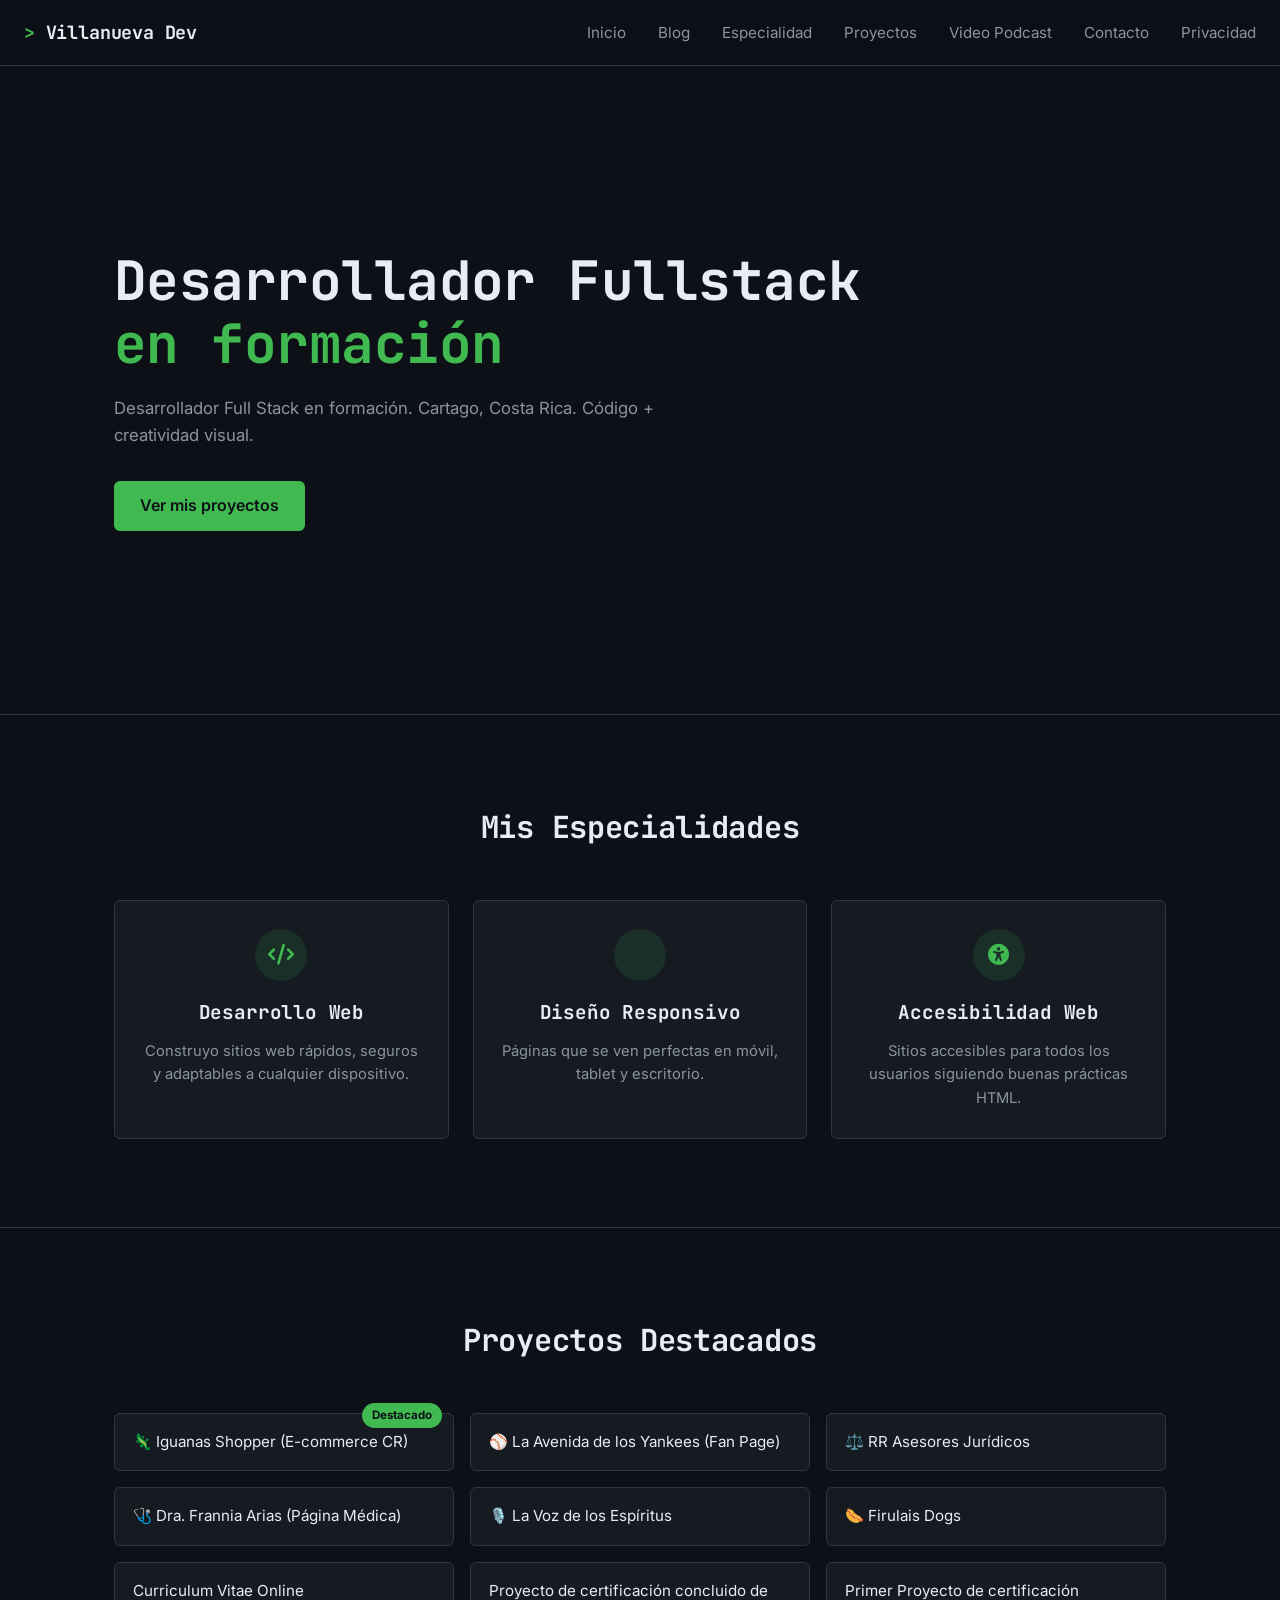
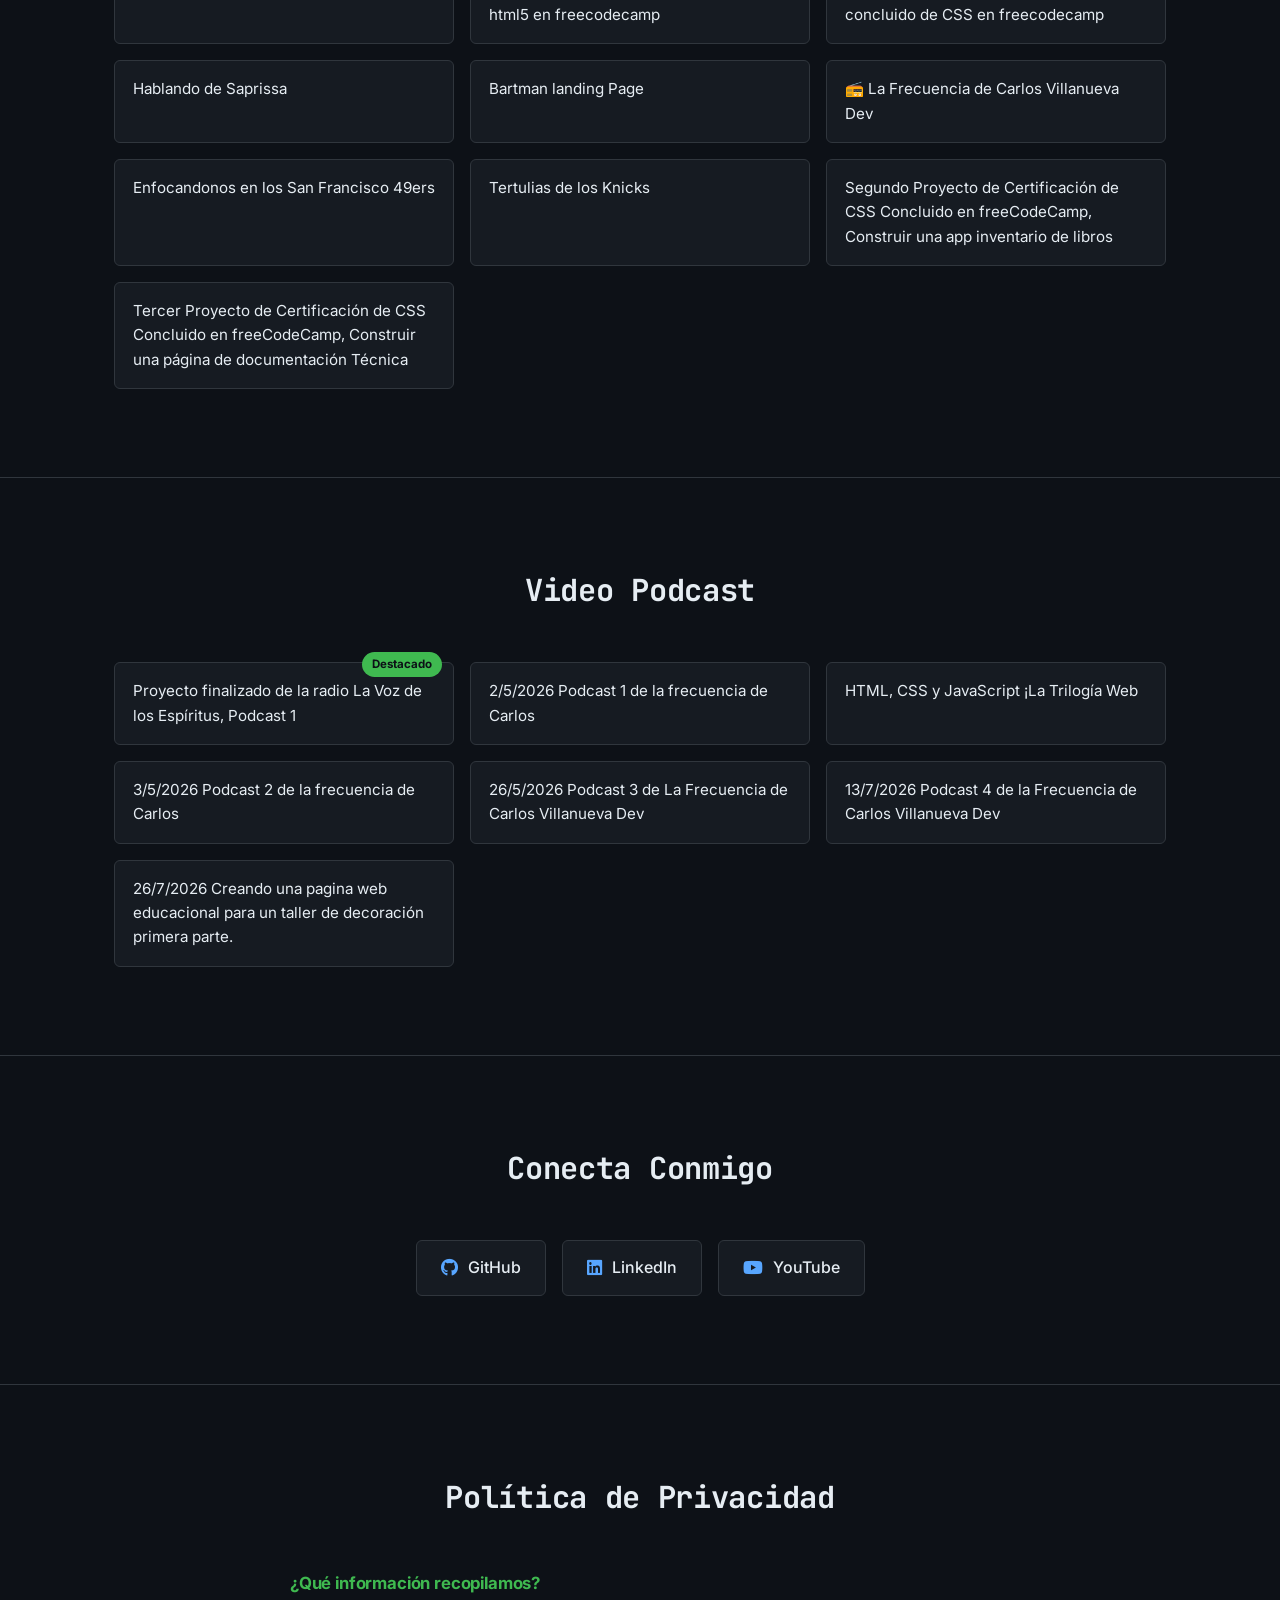
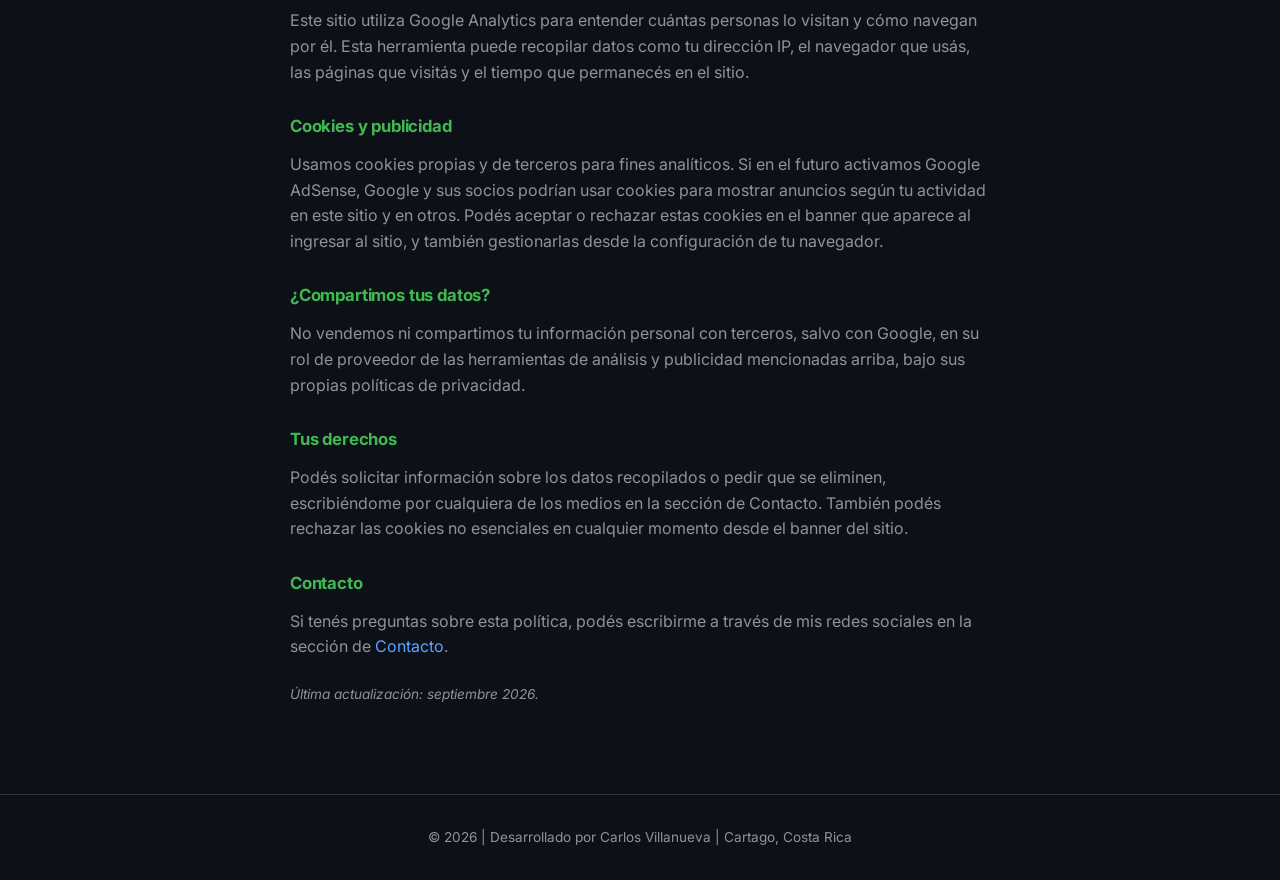
==== commit 654d206f: "Nuevas actualizaciones Nuevas actualizaciones" ====
--- a/index.html
+++ b/index.html
@@ -53,27 +53,7 @@
                     <span>Desarrollador Fullstack</span><br>
                     <span class="sub">en formación</span>
                 </h1>
-                 <h2>Mi Historia en el Mundo del Desarrollo Fullstack, como Programador y Desarrollador en formación y noticias sobre tecnología</h2>
-                 <h3>Mi Historia en el Mundo del Desarrollo Fullstack, como Programador y Desarrollador en formación</h3>
-            <p><span>9 meses aprendiendo a programar desde cero — mis errores, mis logros y lo que aprendí</span></p>
-            <p>En octubre de 2025, a mis 36 años, tomé una de las decisiones más importantes de mi vida: aprender a programar desde cero.</p>
-            <p>No sabía nada — literalmente nada.</p>
-            <p>No sabía usar VSCode, no entendía qué era GitHub, y la primera vez que vi código HTML sentí que era otro idioma.</p>
-            <p>Al principio cometía errores que hoy me parecen pequeños pero que en ese momento me frustraban: cerrar etiquetas al revés, confundir margin con padding, olvidar cerrar comillas.</p>
-            <p>Cada error fue una lección.</p>
-            <p>En este camino, la Inteligencia Artificial ha sido una herramienta fundamental.</p>
-            <p>No para que me haga el trabajo, sino para aprender — para entender por qué algo falla, cómo solucionarlo y cómo mejorar.</p>
-            <p>Usada así, la IA no nos hace menos como desarrolladores, nos hace más fuertes.</p>
-            <p>Hoy, 9 meses después, tengo casi 13 páginas web publicadas — una página médica, una de abogados, una tienda de camisetas, páginas de deportes, radio online y más.</p>
-            <p>Y algo que aprendí en este proceso es que crear una página web lleva tiempo y paciencia — algo que el usuario final no ve ni entiende, y es comprensible.</p>
-            <p>Pero detrás de cada página hay horas de trabajo, errores corregidos y problemas resueltos.</p>
-            <p>Lo que más me ha abierto los ojos es que en el mundo del desarrollo — ya sea web, software o fullstack — hay muchas puertas abiertas.</p>
-            <p>El camino no es fácil, pero siempre hay una oportunidad para quien tiene paciencia y herramientas.</p>
-            <p>Cuando algo falla, lo importante es saber por qué falló, dónde falló y cómo solucionarlo.</p>
-            <p>Si yo pude empezar a los 36 sin saber absolutamente nada, cualquier persona puede hacerlo. 🇨🇷💪</p>
-            <p>Escrito por Carlos José Villanueva Ramos programador y desarrollador en formación</p>
-        </article>
-
+                 
                 <p class="par">Desarrollador Full Stack en formación. Cartago, Costa Rica. Código + creatividad visual.</p>
 
                 <a href="#project-section" class="cn">Ver mis proyectos</a>
--- a/styles.css
+++ b/styles.css
@@ -142,6 +142,7 @@
   color: var(--accent);
 }
 
+
 .hamburger {
   display: none;
   font-size: 1.3rem;
@@ -149,10 +150,6 @@
   cursor: pointer;
 }
 
-@media (max-width: 768px) {
-  .menu { display: none; }
-  .hamburger { display: block; }
-}
 
 /* ============================================
    HERO
